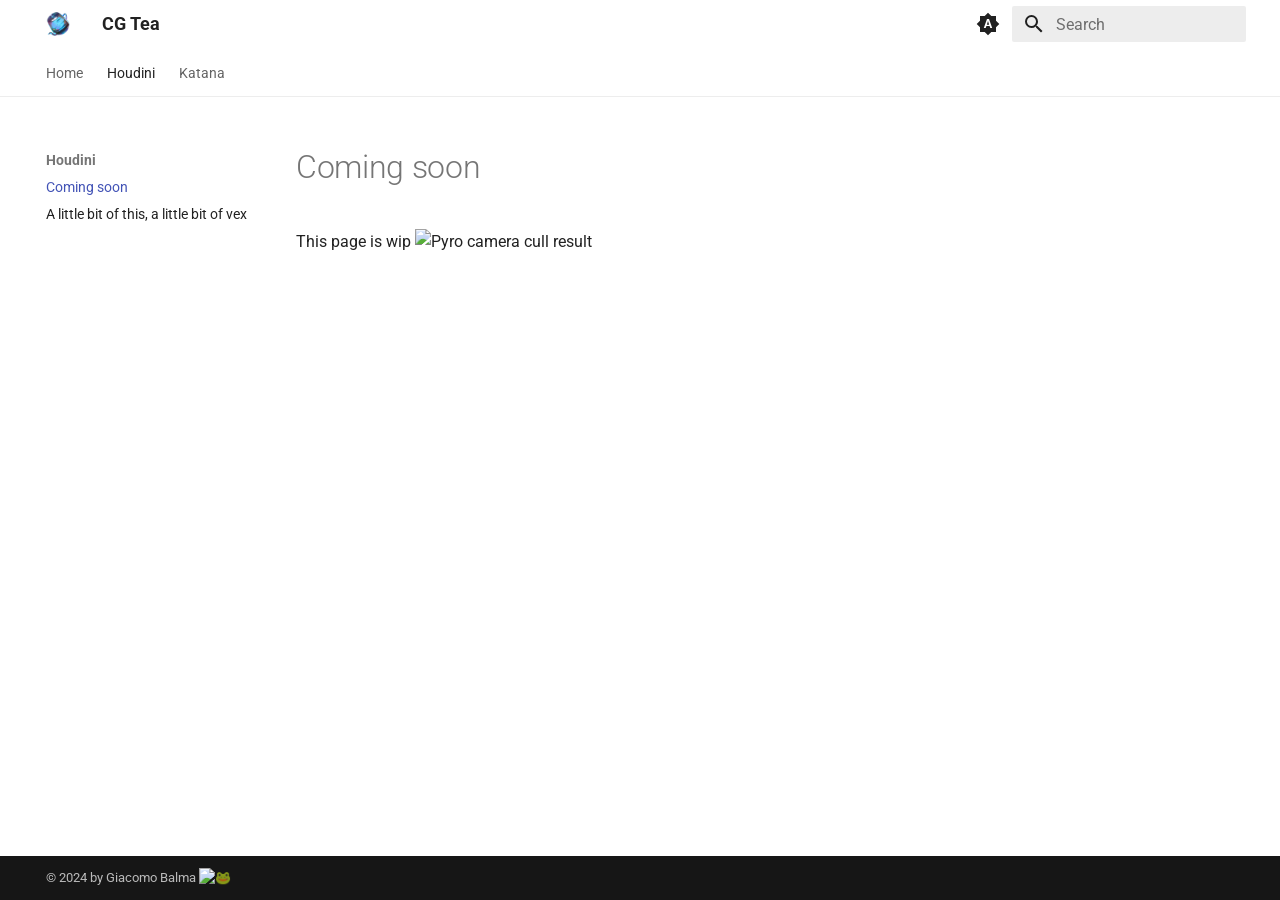
==== houdini/cam_cull/index.html @ 8df957d1 "Deployed c37ff9b with MkDocs version: 1.6.0" ====
<!doctype html>
<html lang="en" class="no-js">
  <head>
    
      <meta charset="utf-8">
      <meta name="viewport" content="width=device-width,initial-scale=1">
      
        <meta name="description" content="A small wiki that collects notes, scripts, setups and documentation for VFX artists and TDs. ☕ Welcome, please have a sip.">
      
      
        <meta name="author" content="Giacomo Balma">
      
      
        <link rel="canonical" href="https://cgtea.github.io/houdini/cam_cull/">
      
      
        <link rel="prev" href="../..">
      
      
        <link rel="next" href="../somevex/">
      
      
      <link rel="icon" href="../../assets/images/logo.png">
      <meta name="generator" content="mkdocs-1.6.0, mkdocs-material-9.5.31">
    
    
      
        <title>Coming soon - CG Tea</title>
      
    
    
      <link rel="stylesheet" href="../../assets/stylesheets/main.3cba04c6.min.css">
      
        
        <link rel="stylesheet" href="../../assets/stylesheets/palette.06af60db.min.css">
      
      


    
    
      
    
    
      
        
        
        <link rel="preconnect" href="https://fonts.gstatic.com" crossorigin>
        <link rel="stylesheet" href="https://fonts.googleapis.com/css?family=Roboto:300,300i,400,400i,700,700i%7CRoboto+Mono:400,400i,700,700i&display=fallback">
        <style>:root{--md-text-font:"Roboto";--md-code-font:"Roboto Mono"}</style>
      
    
    
    <script>__md_scope=new URL("../..",location),__md_hash=e=>[...e].reduce((e,_)=>(e<<5)-e+_.charCodeAt(0),0),__md_get=(e,_=localStorage,t=__md_scope)=>JSON.parse(_.getItem(t.pathname+"."+e)),__md_set=(e,_,t=localStorage,a=__md_scope)=>{try{t.setItem(a.pathname+"."+e,JSON.stringify(_))}catch(e){}}</script>
    
      

    
    
    
  </head>
  
  
    
    
      
    
    
    
    
    <body dir="ltr" data-md-color-scheme="default" data-md-color-primary="indigo" data-md-color-accent="indigo">
  
    
    <input class="md-toggle" data-md-toggle="drawer" type="checkbox" id="__drawer" autocomplete="off">
    <input class="md-toggle" data-md-toggle="search" type="checkbox" id="__search" autocomplete="off">
    <label class="md-overlay" for="__drawer"></label>
    <div data-md-component="skip">
      
        
        <a href="#coming-soon" class="md-skip">
          Skip to content
        </a>
      
    </div>
    <div data-md-component="announce">
      
    </div>
    
    
      

<header class="md-header" data-md-component="header">
  <nav class="md-header__inner md-grid" aria-label="Header">
    <a href="../.." title="CG Tea" class="md-header__button md-logo" aria-label="CG Tea" data-md-component="logo">
      
  <img src="../../assets/images/logo.png" alt="logo">

    </a>
    <label class="md-header__button md-icon" for="__drawer">
      
      <svg xmlns="http://www.w3.org/2000/svg" viewBox="0 0 24 24"><path d="M3 6h18v2H3V6m0 5h18v2H3v-2m0 5h18v2H3v-2Z"/></svg>
    </label>
    <div class="md-header__title" data-md-component="header-title">
      <div class="md-header__ellipsis">
        <div class="md-header__topic">
          <span class="md-ellipsis">
            CG Tea
          </span>
        </div>
        <div class="md-header__topic" data-md-component="header-topic">
          <span class="md-ellipsis">
            
              Coming soon
            
          </span>
        </div>
      </div>
    </div>
    
      
        <form class="md-header__option" data-md-component="palette">
  
    
    
    
    <input class="md-option" data-md-color-media="(prefers-color-scheme)" data-md-color-scheme="default" data-md-color-primary="indigo" data-md-color-accent="indigo"  aria-label="Switch to dark mode"  type="radio" name="__palette" id="__palette_0">
    
      <label class="md-header__button md-icon" title="Switch to dark mode" for="__palette_1" hidden>
        <svg xmlns="http://www.w3.org/2000/svg" viewBox="0 0 24 24"><path d="m14.3 16-.7-2h-3.2l-.7 2H7.8L11 7h2l3.2 9h-1.9M20 8.69V4h-4.69L12 .69 8.69 4H4v4.69L.69 12 4 15.31V20h4.69L12 23.31 15.31 20H20v-4.69L23.31 12 20 8.69m-9.15 3.96h2.3L12 9l-1.15 3.65Z"/></svg>
      </label>
    
  
    
    
    
    <input class="md-option" data-md-color-media="(prefers-color-scheme: dark)" data-md-color-scheme="slate" data-md-color-primary="black" data-md-color-accent="indigo"  aria-label="Switch to light mode"  type="radio" name="__palette" id="__palette_1">
    
      <label class="md-header__button md-icon" title="Switch to light mode" for="__palette_2" hidden>
        <svg xmlns="http://www.w3.org/2000/svg" viewBox="0 0 24 24"><path d="m17.75 4.09-2.53 1.94.91 3.06-2.63-1.81-2.63 1.81.91-3.06-2.53-1.94L12.44 4l1.06-3 1.06 3 3.19.09m3.5 6.91-1.64 1.25.59 1.98-1.7-1.17-1.7 1.17.59-1.98L15.75 11l2.06-.05L18.5 9l.69 1.95 2.06.05m-2.28 4.95c.83-.08 1.72 1.1 1.19 1.85-.32.45-.66.87-1.08 1.27C15.17 23 8.84 23 4.94 19.07c-3.91-3.9-3.91-10.24 0-14.14.4-.4.82-.76 1.27-1.08.75-.53 1.93.36 1.85 1.19-.27 2.86.69 5.83 2.89 8.02a9.96 9.96 0 0 0 8.02 2.89m-1.64 2.02a12.08 12.08 0 0 1-7.8-3.47c-2.17-2.19-3.33-5-3.49-7.82-2.81 3.14-2.7 7.96.31 10.98 3.02 3.01 7.84 3.12 10.98.31Z"/></svg>
      </label>
    
  
    
    
    
    <input class="md-option" data-md-color-media="(prefers-color-scheme: light)" data-md-color-scheme="default" data-md-color-primary="white" data-md-color-accent="indigo"  aria-label="Switch to system preference"  type="radio" name="__palette" id="__palette_2">
    
      <label class="md-header__button md-icon" title="Switch to system preference" for="__palette_0" hidden>
        <svg xmlns="http://www.w3.org/2000/svg" viewBox="0 0 24 24"><path d="M12 7a5 5 0 0 1 5 5 5 5 0 0 1-5 5 5 5 0 0 1-5-5 5 5 0 0 1 5-5m0 2a3 3 0 0 0-3 3 3 3 0 0 0 3 3 3 3 0 0 0 3-3 3 3 0 0 0-3-3m0-7 2.39 3.42C13.65 5.15 12.84 5 12 5c-.84 0-1.65.15-2.39.42L12 2M3.34 7l4.16-.35A7.2 7.2 0 0 0 5.94 8.5c-.44.74-.69 1.5-.83 2.29L3.34 7m.02 10 1.76-3.77a7.131 7.131 0 0 0 2.38 4.14L3.36 17M20.65 7l-1.77 3.79a7.023 7.023 0 0 0-2.38-4.15l4.15.36m-.01 10-4.14.36c.59-.51 1.12-1.14 1.54-1.86.42-.73.69-1.5.83-2.29L20.64 17M12 22l-2.41-3.44c.74.27 1.55.44 2.41.44.82 0 1.63-.17 2.37-.44L12 22Z"/></svg>
      </label>
    
  
</form>
      
    
    
      <script>var media,input,key,value,palette=__md_get("__palette");if(palette&&palette.color){"(prefers-color-scheme)"===palette.color.media&&(media=matchMedia("(prefers-color-scheme: light)"),input=document.querySelector(media.matches?"[data-md-color-media='(prefers-color-scheme: light)']":"[data-md-color-media='(prefers-color-scheme: dark)']"),palette.color.media=input.getAttribute("data-md-color-media"),palette.color.scheme=input.getAttribute("data-md-color-scheme"),palette.color.primary=input.getAttribute("data-md-color-primary"),palette.color.accent=input.getAttribute("data-md-color-accent"));for([key,value]of Object.entries(palette.color))document.body.setAttribute("data-md-color-"+key,value)}</script>
    
    
    
      <label class="md-header__button md-icon" for="__search">
        
        <svg xmlns="http://www.w3.org/2000/svg" viewBox="0 0 24 24"><path d="M9.5 3A6.5 6.5 0 0 1 16 9.5c0 1.61-.59 3.09-1.56 4.23l.27.27h.79l5 5-1.5 1.5-5-5v-.79l-.27-.27A6.516 6.516 0 0 1 9.5 16 6.5 6.5 0 0 1 3 9.5 6.5 6.5 0 0 1 9.5 3m0 2C7 5 5 7 5 9.5S7 14 9.5 14 14 12 14 9.5 12 5 9.5 5Z"/></svg>
      </label>
      <div class="md-search" data-md-component="search" role="dialog">
  <label class="md-search__overlay" for="__search"></label>
  <div class="md-search__inner" role="search">
    <form class="md-search__form" name="search">
      <input type="text" class="md-search__input" name="query" aria-label="Search" placeholder="Search" autocapitalize="off" autocorrect="off" autocomplete="off" spellcheck="false" data-md-component="search-query" required>
      <label class="md-search__icon md-icon" for="__search">
        
        <svg xmlns="http://www.w3.org/2000/svg" viewBox="0 0 24 24"><path d="M9.5 3A6.5 6.5 0 0 1 16 9.5c0 1.61-.59 3.09-1.56 4.23l.27.27h.79l5 5-1.5 1.5-5-5v-.79l-.27-.27A6.516 6.516 0 0 1 9.5 16 6.5 6.5 0 0 1 3 9.5 6.5 6.5 0 0 1 9.5 3m0 2C7 5 5 7 5 9.5S7 14 9.5 14 14 12 14 9.5 12 5 9.5 5Z"/></svg>
        
        <svg xmlns="http://www.w3.org/2000/svg" viewBox="0 0 24 24"><path d="M20 11v2H8l5.5 5.5-1.42 1.42L4.16 12l7.92-7.92L13.5 5.5 8 11h12Z"/></svg>
      </label>
      <nav class="md-search__options" aria-label="Search">
        
        <button type="reset" class="md-search__icon md-icon" title="Clear" aria-label="Clear" tabindex="-1">
          
          <svg xmlns="http://www.w3.org/2000/svg" viewBox="0 0 24 24"><path d="M19 6.41 17.59 5 12 10.59 6.41 5 5 6.41 10.59 12 5 17.59 6.41 19 12 13.41 17.59 19 19 17.59 13.41 12 19 6.41Z"/></svg>
        </button>
      </nav>
      
        <div class="md-search__suggest" data-md-component="search-suggest"></div>
      
    </form>
    <div class="md-search__output">
      <div class="md-search__scrollwrap" tabindex="0" data-md-scrollfix>
        <div class="md-search-result" data-md-component="search-result">
          <div class="md-search-result__meta">
            Initializing search
          </div>
          <ol class="md-search-result__list" role="presentation"></ol>
        </div>
      </div>
    </div>
  </div>
</div>
    
    
  </nav>
  
</header>
    
    <div class="md-container" data-md-component="container">
      
      
        
          
            
<nav class="md-tabs" aria-label="Tabs" data-md-component="tabs">
  <div class="md-grid">
    <ul class="md-tabs__list">
      
        
  
  
  
    <li class="md-tabs__item">
      <a href="../.." class="md-tabs__link">
        
  
    
  
  Home

      </a>
    </li>
  

      
        
  
  
    
  
  
    
    
      <li class="md-tabs__item md-tabs__item--active">
        <a href="./" class="md-tabs__link">
          
  
  Houdini

        </a>
      </li>
    
  

      
        
  
  
  
    
    
      <li class="md-tabs__item">
        <a href="../../katana/somelua/" class="md-tabs__link">
          
  
  Katana

        </a>
      </li>
    
  

      
    </ul>
  </div>
</nav>
          
        
      
      <main class="md-main" data-md-component="main">
        <div class="md-main__inner md-grid">
          
            
              
              <div class="md-sidebar md-sidebar--primary" data-md-component="sidebar" data-md-type="navigation" >
                <div class="md-sidebar__scrollwrap">
                  <div class="md-sidebar__inner">
                    


  


  

<nav class="md-nav md-nav--primary md-nav--lifted md-nav--integrated" aria-label="Navigation" data-md-level="0">
  <label class="md-nav__title" for="__drawer">
    <a href="../.." title="CG Tea" class="md-nav__button md-logo" aria-label="CG Tea" data-md-component="logo">
      
  <img src="../../assets/images/logo.png" alt="logo">

    </a>
    CG Tea
  </label>
  
  <ul class="md-nav__list" data-md-scrollfix>
    
      
      
  
  
  
  
    <li class="md-nav__item">
      <a href="../.." class="md-nav__link">
        
  
  <span class="md-ellipsis">
    Home
  </span>
  

      </a>
    </li>
  

    
      
      
  
  
    
  
  
  
    
    
    
      
        
        
      
      
    
    
    <li class="md-nav__item md-nav__item--active md-nav__item--section md-nav__item--nested">
      
        
        
        <input class="md-nav__toggle md-toggle " type="checkbox" id="__nav_2" checked>
        
          
          <label class="md-nav__link" for="__nav_2" id="__nav_2_label" tabindex="">
            
  
  <span class="md-ellipsis">
    Houdini
  </span>
  

            <span class="md-nav__icon md-icon"></span>
          </label>
        
        <nav class="md-nav" data-md-level="1" aria-labelledby="__nav_2_label" aria-expanded="true">
          <label class="md-nav__title" for="__nav_2">
            <span class="md-nav__icon md-icon"></span>
            Houdini
          </label>
          <ul class="md-nav__list" data-md-scrollfix>
            
              
                
  
  
    
  
  
  
    <li class="md-nav__item md-nav__item--active">
      
      <input class="md-nav__toggle md-toggle" type="checkbox" id="__toc">
      
      
        
      
      
      <a href="./" class="md-nav__link md-nav__link--active">
        
  
  <span class="md-ellipsis">
    Coming soon
  </span>
  

      </a>
      
    </li>
  

              
            
              
                
  
  
  
  
    <li class="md-nav__item">
      <a href="../somevex/" class="md-nav__link">
        
  
  <span class="md-ellipsis">
    A little bit of this, a little bit of vex
  </span>
  

      </a>
    </li>
  

              
            
          </ul>
        </nav>
      
    </li>
  

    
      
      
  
  
  
  
    
    
    
      
      
    
    
    <li class="md-nav__item md-nav__item--nested">
      
        
        
        <input class="md-nav__toggle md-toggle " type="checkbox" id="__nav_3" >
        
          
          <label class="md-nav__link" for="__nav_3" id="__nav_3_label" tabindex="0">
            
  
  <span class="md-ellipsis">
    Katana
  </span>
  

            <span class="md-nav__icon md-icon"></span>
          </label>
        
        <nav class="md-nav" data-md-level="1" aria-labelledby="__nav_3_label" aria-expanded="false">
          <label class="md-nav__title" for="__nav_3">
            <span class="md-nav__icon md-icon"></span>
            Katana
          </label>
          <ul class="md-nav__list" data-md-scrollfix>
            
              
                
  
  
  
  
    <li class="md-nav__item">
      <a href="../../katana/somelua/" class="md-nav__link">
        
  
  <span class="md-ellipsis">
    Coming Soon
  </span>
  

      </a>
    </li>
  

              
            
          </ul>
        </nav>
      
    </li>
  

    
  </ul>
</nav>
                  </div>
                </div>
              </div>
            
            
          
          
            <div class="md-content" data-md-component="content">
              <article class="md-content__inner md-typeset">
                
                  


<h1 id="coming-soon">Coming soon</h1>
<p>This page is wip 
<img alt="Pyro camera cull result" src="../../assets/pages/hou_camcull/final_shot.gif" /></p>












                
              </article>
            </div>
          
          
  <script>var tabs=__md_get("__tabs");if(Array.isArray(tabs))e:for(var set of document.querySelectorAll(".tabbed-set")){var tab,labels=set.querySelector(".tabbed-labels");for(tab of tabs)for(var label of labels.getElementsByTagName("label"))if(label.innerText.trim()===tab){var input=document.getElementById(label.htmlFor);input.checked=!0;continue e}}</script>

<script>var target=document.getElementById(location.hash.slice(1));target&&target.name&&(target.checked=target.name.startsWith("__tabbed_"))</script>
        </div>
        
      </main>
      
        <footer class="md-footer">
  
  <div class="md-footer-meta md-typeset">
    <div class="md-footer-meta__inner md-grid">
      <div class="md-copyright">
  
    <div class="md-copyright__highlight">
      &copy; 2024 by <a href="https://github.com/giac-b" target="_blank" rel="noopener">
  Giacomo Balma
  <picture>
    <source srcset="https://fonts.gstatic.com/s/e/notoemoji/latest/1f438/512.webp" type="image/webp">
    <img src="https://fonts.gstatic.com/s/e/notoemoji/latest/1f438/512.gif" alt="🐸" width="12" height="12">
  </picture>
</a> 
    </div>
  
  
</div>
      
    </div>
  </div>
</footer>
      
    </div>
    <div class="md-dialog" data-md-component="dialog">
      <div class="md-dialog__inner md-typeset"></div>
    </div>
    
    
    <script id="__config" type="application/json">{"base": "../..", "features": ["navigation.tracking", "navigation.path", "navigation.tabs", "toc.integrate", "toc.follow", "header.autohide", "search.suggest", "search.highlight", "content.tabs.link", "content.code.copy"], "search": "../../assets/javascripts/workers/search.b8dbb3d2.min.js", "translations": {"clipboard.copied": "Copied to clipboard", "clipboard.copy": "Copy to clipboard", "search.result.more.one": "1 more on this page", "search.result.more.other": "# more on this page", "search.result.none": "No matching documents", "search.result.one": "1 matching document", "search.result.other": "# matching documents", "search.result.placeholder": "Type to start searching", "search.result.term.missing": "Missing", "select.version": "Select version"}}</script>
    
    
      <script src="../../assets/javascripts/bundle.fe8b6f2b.min.js"></script>
      
    
  </body>
</html>
---- assets/stylesheets/main.3cba04c6.min.css ----
@charset "UTF-8";html{-webkit-text-size-adjust:none;-moz-text-size-adjust:none;text-size-adjust:none;box-sizing:border-box}*,:after,:before{box-sizing:inherit}@media (prefers-reduced-motion){*,:after,:before{transition:none!important}}body{margin:0}a,button,input,label{-webkit-tap-highlight-color:transparent}a{color:inherit;text-decoration:none}hr{border:0;box-sizing:initial;display:block;height:.05rem;overflow:visible;padding:0}small{font-size:80%}sub,sup{line-height:1em}img{border-style:none}table{border-collapse:initial;border-spacing:0}td,th{font-weight:400;vertical-align:top}button{background:#0000;border:0;font-family:inherit;font-size:inherit;margin:0;padding:0}input{border:0;outline:none}:root{--md-primary-fg-color:#4051b5;--md-primary-fg-color--light:#5d6cc0;--md-primary-fg-color--dark:#303fa1;--md-primary-bg-color:#fff;--md-primary-bg-color--light:#ffffffb3;--md-accent-fg-color:#526cfe;--md-accent-fg-color--transparent:#526cfe1a;--md-accent-bg-color:#fff;--md-accent-bg-color--light:#ffffffb3}[data-md-color-scheme=default]{color-scheme:light}[data-md-color-scheme=default] img[src$="#gh-dark-mode-only"],[data-md-color-scheme=default] img[src$="#only-dark"]{display:none}:root,[data-md-color-scheme=default]{--md-hue:225deg;--md-default-fg-color:#000000de;--md-default-fg-color--light:#0000008a;--md-default-fg-color--lighter:#00000052;--md-default-fg-color--lightest:#00000012;--md-default-bg-color:#fff;--md-default-bg-color--light:#ffffffb3;--md-default-bg-color--lighter:#ffffff4d;--md-default-bg-color--lightest:#ffffff1f;--md-code-fg-color:#36464e;--md-code-bg-color:#f5f5f5;--md-code-hl-color:#4287ff;--md-code-hl-color--light:#4287ff1a;--md-code-hl-number-color:#d52a2a;--md-code-hl-special-color:#db1457;--md-code-hl-function-color:#a846b9;--md-code-hl-constant-color:#6e59d9;--md-code-hl-keyword-color:#3f6ec6;--md-code-hl-string-color:#1c7d4d;--md-code-hl-name-color:var(--md-code-fg-color);--md-code-hl-operator-color:var(--md-default-fg-color--light);--md-code-hl-punctuation-color:var(--md-default-fg-color--light);--md-code-hl-comment-color:var(--md-default-fg-color--light);--md-code-hl-generic-color:var(--md-default-fg-color--light);--md-code-hl-variable-color:var(--md-default-fg-color--light);--md-typeset-color:var(--md-default-fg-color);--md-typeset-a-color:var(--md-primary-fg-color);--md-typeset-del-color:#f5503d26;--md-typeset-ins-color:#0bd57026;--md-typeset-kbd-color:#fafafa;--md-typeset-kbd-accent-color:#fff;--md-typeset-kbd-border-color:#b8b8b8;--md-typeset-mark-color:#ffff0080;--md-typeset-table-color:#0000001f;--md-typeset-table-color--light:rgba(0,0,0,.035);--md-admonition-fg-color:var(--md-default-fg-color);--md-admonition-bg-color:var(--md-default-bg-color);--md-warning-fg-color:#000000de;--md-warning-bg-color:#ff9;--md-footer-fg-color:#fff;--md-footer-fg-color--light:#ffffffb3;--md-footer-fg-color--lighter:#ffffff73;--md-footer-bg-color:#000000de;--md-footer-bg-color--dark:#00000052;--md-shadow-z1:0 0.2rem 0.5rem #0000000d,0 0 0.05rem #0000001a;--md-shadow-z2:0 0.2rem 0.5rem #0000001a,0 0 0.05rem #00000040;--md-shadow-z3:0 0.2rem 0.5rem #0003,0 0 0.05rem #00000059}.md-icon svg{fill:currentcolor;display:block;height:1.2rem;width:1.2rem}body{-webkit-font-smoothing:antialiased;-moz-osx-font-smoothing:grayscale;--md-text-font-family:var(--md-text-font,_),-apple-system,BlinkMacSystemFont,Helvetica,Arial,sans-serif;--md-code-font-family:var(--md-code-font,_),SFMono-Regular,Consolas,Menlo,monospace}aside,body,input{font-feature-settings:"kern","liga";color:var(--md-typeset-color);font-family:var(--md-text-font-family)}code,kbd,pre{font-feature-settings:"kern";font-family:var(--md-code-font-family)}:root{--md-typeset-table-sort-icon:url('data:image/svg+xml;charset=utf-8,<svg xmlns="http://www.w3.org/2000/svg" viewBox="0 0 24 24"><path d="m18 21-4-4h3V7h-3l4-4 4 4h-3v10h3M2 19v-2h10v2M2 13v-2h7v2M2 7V5h4v2H2Z"/></svg>');--md-typeset-table-sort-icon--asc:url('data:image/svg+xml;charset=utf-8,<svg xmlns="http://www.w3.org/2000/svg" viewBox="0 0 24 24"><path d="M19 17h3l-4 4-4-4h3V3h2M2 17h10v2H2M6 5v2H2V5m0 6h7v2H2v-2Z"/></svg>');--md-typeset-table-sort-icon--desc:url('data:image/svg+xml;charset=utf-8,<svg xmlns="http://www.w3.org/2000/svg" viewBox="0 0 24 24"><path d="M19 7h3l-4-4-4 4h3v14h2M2 17h10v2H2M6 5v2H2V5m0 6h7v2H2v-2Z"/></svg>')}.md-typeset{-webkit-print-color-adjust:exact;color-adjust:exact;font-size:.8rem;line-height:1.6}@media print{.md-typeset{font-size:.68rem}}.md-typeset blockquote,.md-typeset dl,.md-typeset figure,.md-typeset ol,.md-typeset pre,.md-typeset ul{margin-bottom:1em;margin-top:1em}.md-typeset h1{color:var(--md-default-fg-color--light);font-size:2em;line-height:1.3;margin:0 0 1.25em}.md-typeset h1,.md-typeset h2{font-weight:300;letter-spacing:-.01em}.md-typeset h2{font-size:1.5625em;line-height:1.4;margin:1.6em 0 .64em}.md-typeset h3{font-size:1.25em;font-weight:400;letter-spacing:-.01em;line-height:1.5;margin:1.6em 0 .8em}.md-typeset h2+h3{margin-top:.8em}.md-typeset h4{font-weight:700;letter-spacing:-.01em;margin:1em 0}.md-typeset h5,.md-typeset h6{color:var(--md-default-fg-color--light);font-size:.8em;font-weight:700;letter-spacing:-.01em;margin:1.25em 0}.md-typeset h5{text-transform:uppercase}.md-typeset hr{border-bottom:.05rem solid var(--md-default-fg-color--lightest);display:flow-root;margin:1.5em 0}.md-typeset a{color:var(--md-typeset-a-color);word-break:break-word}.md-typeset a,.md-typeset a:before{transition:color 125ms}.md-typeset a:focus,.md-typeset a:hover{color:var(--md-accent-fg-color)}.md-typeset a:focus code,.md-typeset a:hover code{background-color:var(--md-accent-fg-color--transparent)}.md-typeset a code{color:currentcolor;transition:background-color 125ms}.md-typeset a.focus-visible{outline-color:var(--md-accent-fg-color);outline-offset:.2rem}.md-typeset code,.md-typeset kbd,.md-typeset pre{color:var(--md-code-fg-color);direction:ltr;font-variant-ligatures:none}@media print{.md-typeset code,.md-typeset kbd,.md-typeset pre{white-space:pre-wrap}}.md-typeset code{background-color:var(--md-code-bg-color);border-radius:.1rem;-webkit-box-decoration-break:clone;box-decoration-break:clone;font-size:.85em;padding:0 .2941176471em;word-break:break-word}.md-typeset code:not(.focus-visible){-webkit-tap-highlight-color:transparent;outline:none}.md-typeset pre{display:flow-root;line-height:1.4;position:relative}.md-typeset pre>code{-webkit-box-decoration-break:slice;box-decoration-break:slice;box-shadow:none;display:block;margin:0;outline-color:var(--md-accent-fg-color);overflow:auto;padding:.7720588235em 1.1764705882em;scrollbar-color:var(--md-default-fg-color--lighter) #0000;scrollbar-width:thin;touch-action:auto;word-break:normal}.md-typeset pre>code:hover{scrollbar-color:var(--md-accent-fg-color) #0000}.md-typeset pre>code::-webkit-scrollbar{height:.2rem;width:.2rem}.md-typeset pre>code::-webkit-scrollbar-thumb{background-color:var(--md-default-fg-color--lighter)}.md-typeset pre>code::-webkit-scrollbar-thumb:hover{background-color:var(--md-accent-fg-color)}.md-typeset kbd{background-color:var(--md-typeset-kbd-color);border-radius:.1rem;box-shadow:0 .1rem 0 .05rem var(--md-typeset-kbd-border-color),0 .1rem 0 var(--md-typeset-kbd-border-color),0 -.1rem .2rem var(--md-typeset-kbd-accent-color) inset;color:var(--md-default-fg-color);display:inline-block;font-size:.75em;padding:0 .6666666667em;vertical-align:text-top;word-break:break-word}.md-typeset mark{background-color:var(--md-typeset-mark-color);-webkit-box-decoration-break:clone;box-decoration-break:clone;color:inherit;word-break:break-word}.md-typeset abbr{border-bottom:.05rem dotted var(--md-default-fg-color--light);cursor:help;text-decoration:none}.md-typeset small{opacity:.75}[dir=ltr] .md-typeset sub,[dir=ltr] .md-typeset sup{margin-left:.078125em}[dir=rtl] .md-typeset sub,[dir=rtl] .md-typeset sup{margin-right:.078125em}[dir=ltr] .md-typeset blockquote{padding-left:.6rem}[dir=rtl] .md-typeset blockquote{padding-right:.6rem}[dir=ltr] .md-typeset blockquote{border-left:.2rem solid var(--md-default-fg-color--lighter)}[dir=rtl] .md-typeset blockquote{border-right:.2rem solid var(--md-default-fg-color--lighter)}.md-typeset blockquote{color:var(--md-default-fg-color--light);margin-left:0;margin-right:0}.md-typeset ul{list-style-type:disc}[dir=ltr] .md-typeset ol,[dir=ltr] .md-typeset ul{margin-left:.625em}[dir=rtl] .md-typeset ol,[dir=rtl] .md-typeset ul{margin-right:.625em}.md-typeset ol,.md-typeset ul{padding:0}.md-typeset ol:not([hidden]),.md-typeset ul:not([hidden]){display:flow-root}.md-typeset ol ol,.md-typeset ul ol{list-style-type:lower-alpha}.md-typeset ol ol ol,.md-typeset ul ol ol{list-style-type:lower-roman}[dir=ltr] .md-typeset ol li,[dir=ltr] .md-typeset ul li{margin-left:1.25em}[dir=rtl] .md-typeset ol li,[dir=rtl] .md-typeset ul li{margin-right:1.25em}.md-typeset ol li,.md-typeset ul li{margin-bottom:.5em}.md-typeset ol li blockquote,.md-typeset ol li p,.md-typeset ul li blockquote,.md-typeset ul li p{margin:.5em 0}.md-typeset ol li:last-child,.md-typeset ul li:last-child{margin-bottom:0}[dir=ltr] .md-typeset ol li ol,[dir=ltr] .md-typeset ol li ul,[dir=ltr] .md-typeset ul li ol,[dir=ltr] .md-typeset ul li ul{margin-left:.625em}[dir=rtl] .md-typeset ol li ol,[dir=rtl] .md-typeset ol li ul,[dir=rtl] .md-typeset ul li ol,[dir=rtl] .md-typeset ul li ul{margin-right:.625em}.md-typeset ol li ol,.md-typeset ol li ul,.md-typeset ul li ol,.md-typeset ul li ul{margin-bottom:.5em;margin-top:.5em}[dir=ltr] .md-typeset dd{margin-left:1.875em}[dir=rtl] .md-typeset dd{margin-right:1.875em}.md-typeset dd{margin-bottom:1.5em;margin-top:1em}.md-typeset img,.md-typeset svg,.md-typeset video{height:auto;max-width:100%}.md-typeset img[align=left]{margin:1em 1em 1em 0}.md-typeset img[align=right]{margin:1em 0 1em 1em}.md-typeset img[align]:only-child{margin-top:0}.md-typeset figure{display:flow-root;margin:1em auto;max-width:100%;text-align:center;width:-moz-fit-content;width:fit-content}.md-typeset figure img{display:block;margin:0 auto}.md-typeset figcaption{font-style:italic;margin:1em auto;max-width:24rem}.md-typeset iframe{max-width:100%}.md-typeset table:not([class]){background-color:var(--md-default-bg-color);border:.05rem solid var(--md-typeset-table-color);border-radius:.1rem;display:inline-block;font-size:.64rem;max-width:100%;overflow:auto;touch-action:auto}@media print{.md-typeset table:not([class]){display:table}}.md-typeset table:not([class])+*{margin-top:1.5em}.md-typeset table:not([class]) td>:first-child,.md-typeset table:not([class]) th>:first-child{margin-top:0}.md-typeset table:not([class]) td>:last-child,.md-typeset table:not([class]) th>:last-child{margin-bottom:0}.md-typeset table:not([class]) td:not([align]),.md-typeset table:not([class]) th:not([align]){text-align:left}[dir=rtl] .md-typeset table:not([class]) td:not([align]),[dir=rtl] .md-typeset table:not([class]) th:not([align]){text-align:right}.md-typeset table:not([class]) th{font-weight:700;min-width:5rem;padding:.9375em 1.25em;vertical-align:top}.md-typeset table:not([class]) td{border-top:.05rem solid var(--md-typeset-table-color);padding:.9375em 1.25em;vertical-align:top}.md-typeset table:not([class]) tbody tr{transition:background-color 125ms}.md-typeset table:not([class]) tbody tr:hover{background-color:var(--md-typeset-table-color--light);box-shadow:0 .05rem 0 var(--md-default-bg-color) inset}.md-typeset table:not([class]) a{word-break:normal}.md-typeset table th[role=columnheader]{cursor:pointer}[dir=ltr] .md-typeset table th[role=columnheader]:after{margin-left:.5em}[dir=rtl] .md-typeset table th[role=columnheader]:after{margin-right:.5em}.md-typeset table th[role=columnheader]:after{content:"";display:inline-block;height:1.2em;-webkit-mask-image:var(--md-typeset-table-sort-icon);mask-image:var(--md-typeset-table-sort-icon);-webkit-mask-repeat:no-repeat;mask-repeat:no-repeat;-webkit-mask-size:contain;mask-size:contain;transition:background-color 125ms;vertical-align:text-bottom;width:1.2em}.md-typeset table th[role=columnheader]:hover:after{background-color:var(--md-default-fg-color--lighter)}.md-typeset table th[role=columnheader][aria-sort=ascending]:after{background-color:var(--md-default-fg-color--light);-webkit-mask-image:var(--md-typeset-table-sort-icon--asc);mask-image:var(--md-typeset-table-sort-icon--asc)}.md-typeset table th[role=columnheader][aria-sort=descending]:after{background-color:var(--md-default-fg-color--light);-webkit-mask-image:var(--md-typeset-table-sort-icon--desc);mask-image:var(--md-typeset-table-sort-icon--desc)}.md-typeset__scrollwrap{margin:1em -.8rem;overflow-x:auto;touch-action:auto}.md-typeset__table{display:inline-block;margin-bottom:.5em;padding:0 .8rem}@media print{.md-typeset__table{display:block}}html .md-typeset__table table{display:table;margin:0;overflow:hidden;width:100%}@media screen and (max-width:44.984375em){.md-content__inner>pre{margin:1em -.8rem}.md-content__inner>pre code{border-radius:0}}.md-typeset .md-author{border-radius:100%;display:block;flex-shrink:0;height:1.6rem;overflow:hidden;position:relative;transition:color 125ms,transform 125ms;width:1.6rem}.md-typeset .md-author img{display:block}.md-typeset .md-author--more{background:var(--md-default-fg-color--lightest);color:var(--md-default-fg-color--lighter);font-size:.6rem;font-weight:700;line-height:1.6rem;text-align:center}.md-typeset .md-author--long{height:2.4rem;width:2.4rem}.md-typeset a.md-author{transform:scale(1)}.md-typeset a.md-author img{border-radius:100%;filter:grayscale(100%) opacity(75%);transition:filter 125ms}.md-typeset a.md-author:focus,.md-typeset a.md-author:hover{transform:scale(1.1);z-index:1}.md-typeset a.md-author:focus img,.md-typeset a.md-author:hover img{filter:grayscale(0)}.md-banner{background-color:var(--md-footer-bg-color);color:var(--md-footer-fg-color);overflow:auto}@media print{.md-banner{display:none}}.md-banner--warning{background-color:var(--md-warning-bg-color);color:var(--md-warning-fg-color)}.md-banner__inner{font-size:.7rem;margin:.6rem auto;padding:0 .8rem}[dir=ltr] .md-banner__button{float:right}[dir=rtl] .md-banner__button{float:left}.md-banner__button{color:inherit;cursor:pointer;transition:opacity .25s}.no-js .md-banner__button{display:none}.md-banner__button:hover{opacity:.7}html{font-size:125%;height:100%;overflow-x:hidden}@media screen and (min-width:100em){html{font-size:137.5%}}@media screen and (min-width:125em){html{font-size:150%}}body{background-color:var(--md-default-bg-color);display:flex;flex-direction:column;font-size:.5rem;min-height:100%;position:relative;width:100%}@media print{body{display:block}}@media screen and (max-width:59.984375em){body[data-md-scrolllock]{position:fixed}}.md-grid{margin-left:auto;margin-right:auto;max-width:61rem}.md-container{display:flex;flex-direction:column;flex-grow:1}@media print{.md-container{display:block}}.md-main{flex-grow:1}.md-main__inner{display:flex;height:100%;margin-top:1.5rem}.md-ellipsis{overflow:hidden;text-overflow:ellipsis}.md-toggle{display:none}.md-option{height:0;opacity:0;position:absolute;width:0}.md-option:checked+label:not([hidden]){display:block}.md-option.focus-visible+label{outline-color:var(--md-accent-fg-color);outline-style:auto}.md-skip{background-color:var(--md-default-fg-color);border-radius:.1rem;color:var(--md-default-bg-color);font-size:.64rem;margin:.5rem;opacity:0;outline-color:var(--md-accent-fg-color);padding:.3rem .5rem;position:fixed;transform:translateY(.4rem);z-index:-1}.md-skip:focus{opacity:1;transform:translateY(0);transition:transform .25s cubic-bezier(.4,0,.2,1),opacity 175ms 75ms;z-index:10}@page{margin:25mm}:root{--md-clipboard-icon:url('data:image/svg+xml;charset=utf-8,<svg xmlns="http://www.w3.org/2000/svg" viewBox="0 0 24 24"><path d="M19 21H8V7h11m0-2H8a2 2 0 0 0-2 2v14a2 2 0 0 0 2 2h11a2 2 0 0 0 2-2V7a2 2 0 0 0-2-2m-3-4H4a2 2 0 0 0-2 2v14h2V3h12V1Z"/></svg>')}.md-clipboard{border-radius:.1rem;color:var(--md-default-fg-color--lightest);cursor:pointer;height:1.5em;outline-color:var(--md-accent-fg-color);outline-offset:.1rem;position:absolute;right:.5em;top:.5em;transition:color .25s;width:1.5em;z-index:1}@media print{.md-clipboard{display:none}}.md-clipboard:not(.focus-visible){-webkit-tap-highlight-color:transparent;outline:none}:hover>.md-clipboard{color:var(--md-default-fg-color--light)}.md-clipboard:focus,.md-clipboard:hover{color:var(--md-accent-fg-color)}.md-clipboard:after{background-color:currentcolor;content:"";display:block;height:1.125em;margin:0 auto;-webkit-mask-image:var(--md-clipboard-icon);mask-image:var(--md-clipboard-icon);-webkit-mask-position:center;mask-position:center;-webkit-mask-repeat:no-repeat;mask-repeat:no-repeat;-webkit-mask-size:contain;mask-size:contain;width:1.125em}.md-clipboard--inline{cursor:pointer}.md-clipboard--inline code{transition:color .25s,background-color .25s}.md-clipboard--inline:focus code,.md-clipboard--inline:hover code{background-color:var(--md-accent-fg-color--transparent);color:var(--md-accent-fg-color)}.md-typeset .md-code__content{display:grid}@keyframes consent{0%{opacity:0;transform:translateY(100%)}to{opacity:1;transform:translateY(0)}}@keyframes overlay{0%{opacity:0}to{opacity:1}}.md-consent__overlay{animation:overlay .25s both;-webkit-backdrop-filter:blur(.1rem);backdrop-filter:blur(.1rem);background-color:#0000008a;height:100%;opacity:1;position:fixed;top:0;width:100%;z-index:5}.md-consent__inner{animation:consent .5s cubic-bezier(.1,.7,.1,1) both;background-color:var(--md-default-bg-color);border:0;border-radius:.1rem;bottom:0;box-shadow:0 0 .2rem #0000001a,0 .2rem .4rem #0003;max-height:100%;overflow:auto;padding:0;position:fixed;width:100%;z-index:5}.md-consent__form{padding:.8rem}.md-consent__settings{display:none;margin:1em 0}input:checked+.md-consent__settings{display:block}.md-consent__controls{margin-bottom:.8rem}.md-typeset .md-consent__controls .md-button{display:inline}@media screen and (max-width:44.984375em){.md-typeset .md-consent__controls .md-button{display:block;margin-top:.4rem;text-align:center;width:100%}}.md-consent label{cursor:pointer}.md-content{flex-grow:1;min-width:0}.md-content__inner{margin:0 .8rem 1.2rem;padding-top:.6rem}@media screen and (min-width:76.25em){[dir=ltr] .md-sidebar--primary:not([hidden])~.md-content>.md-content__inner{margin-left:1.2rem}[dir=ltr] .md-sidebar--secondary:not([hidden])~.md-content>.md-content__inner,[dir=rtl] .md-sidebar--primary:not([hidden])~.md-content>.md-content__inner{margin-right:1.2rem}[dir=rtl] .md-sidebar--secondary:not([hidden])~.md-content>.md-content__inner{margin-left:1.2rem}}.md-content__inner:before{content:"";display:block;height:.4rem}.md-content__inner>:last-child{margin-bottom:0}[dir=ltr] .md-content__button{float:right}[dir=rtl] .md-content__button{float:left}[dir=ltr] .md-content__button{margin-left:.4rem}[dir=rtl] .md-content__button{margin-right:.4rem}.md-content__button{margin:.4rem 0;padding:0}@media print{.md-content__button{display:none}}.md-typeset .md-content__button{color:var(--md-default-fg-color--lighter)}.md-content__button svg{display:inline;vertical-align:top}[dir=rtl] .md-content__button svg{transform:scaleX(-1)}[dir=ltr] .md-dialog{right:.8rem}[dir=rtl] .md-dialog{left:.8rem}.md-dialog{background-color:var(--md-default-fg-color);border-radius:.1rem;bottom:.8rem;box-shadow:var(--md-shadow-z3);min-width:11.1rem;opacity:0;padding:.4rem .6rem;pointer-events:none;position:fixed;transform:translateY(100%);transition:transform 0ms .4s,opacity .4s;z-index:4}@media print{.md-dialog{display:none}}.md-dialog--active{opacity:1;pointer-events:auto;transform:translateY(0);transition:transform .4s cubic-bezier(.075,.85,.175,1),opacity .4s}.md-dialog__inner{color:var(--md-default-bg-color);font-size:.7rem}.md-feedback{margin:2em 0 1em;text-align:center}.md-feedback fieldset{border:none;margin:0;padding:0}.md-feedback__title{font-weight:700;margin:1em auto}.md-feedback__inner{position:relative}.md-feedback__list{display:flex;flex-wrap:wrap;place-content:baseline center;position:relative}.md-feedback__list:hover .md-icon:not(:disabled){color:var(--md-default-fg-color--lighter)}:disabled .md-feedback__list{min-height:1.8rem}.md-feedback__icon{color:var(--md-default-fg-color--light);cursor:pointer;flex-shrink:0;margin:0 .1rem;transition:color 125ms}.md-feedback__icon:not(:disabled).md-icon:hover{color:var(--md-accent-fg-color)}.md-feedback__icon:disabled{color:var(--md-default-fg-color--lightest);pointer-events:none}.md-feedback__note{opacity:0;position:relative;transform:translateY(.4rem);transition:transform .4s cubic-bezier(.1,.7,.1,1),opacity .15s}.md-feedback__note>*{margin:0 auto;max-width:16rem}:disabled .md-feedback__note{opacity:1;transform:translateY(0)}.md-footer{background-color:var(--md-footer-bg-color);color:var(--md-footer-fg-color)}@media print{.md-footer{display:none}}.md-footer__inner{justify-content:space-between;overflow:auto;padding:.2rem}.md-footer__inner:not([hidden]){display:flex}.md-footer__link{align-items:end;display:flex;flex-grow:0.01;margin-bottom:.4rem;margin-top:1rem;max-width:100%;outline-color:var(--md-accent-fg-color);overflow:hidden;transition:opacity .25s}.md-footer__link:focus,.md-footer__link:hover{opacity:.7}[dir=rtl] .md-footer__link svg{transform:scaleX(-1)}@media screen and (max-width:44.984375em){.md-footer__link--prev{flex-shrink:0}.md-footer__link--prev .md-footer__title{display:none}}[dir=ltr] .md-footer__link--next{margin-left:auto}[dir=rtl] .md-footer__link--next{margin-right:auto}.md-footer__link--next{text-align:right}[dir=rtl] .md-footer__link--next{text-align:left}.md-footer__title{flex-grow:1;font-size:.9rem;margin-bottom:.7rem;max-width:calc(100% - 2.4rem);padding:0 1rem;white-space:nowrap}.md-footer__button{margin:.2rem;padding:.4rem}.md-footer__direction{font-size:.64rem;opacity:.7}.md-footer-meta{background-color:var(--md-footer-bg-color--dark)}.md-footer-meta__inner{display:flex;flex-wrap:wrap;justify-content:space-between;padding:.2rem}html .md-footer-meta.md-typeset a{color:var(--md-footer-fg-color--light)}html .md-footer-meta.md-typeset a:focus,html .md-footer-meta.md-typeset a:hover{color:var(--md-footer-fg-color)}.md-copyright{color:var(--md-footer-fg-color--lighter);font-size:.64rem;margin:auto .6rem;padding:.4rem 0;width:100%}@media screen and (min-width:45em){.md-copyright{width:auto}}.md-copyright__highlight{color:var(--md-footer-fg-color--light)}.md-social{display:inline-flex;gap:.2rem;margin:0 .4rem;padding:.2rem 0 .6rem}@media screen and (min-width:45em){.md-social{padding:.6rem 0}}.md-social__link{display:inline-block;height:1.6rem;text-align:center;width:1.6rem}.md-social__link:before{line-height:1.9}.md-social__link svg{fill:currentcolor;max-height:.8rem;vertical-align:-25%}.md-typeset .md-button{border:.1rem solid;border-radius:.1rem;color:var(--md-primary-fg-color);cursor:pointer;display:inline-block;font-weight:700;padding:.625em 2em;transition:color 125ms,background-color 125ms,border-color 125ms}.md-typeset .md-button--primary{background-color:var(--md-primary-fg-color);border-color:var(--md-primary-fg-color);color:var(--md-primary-bg-color)}.md-typeset .md-button:focus,.md-typeset .md-button:hover{background-color:var(--md-accent-fg-color);border-color:var(--md-accent-fg-color);color:var(--md-accent-bg-color)}[dir=ltr] .md-typeset .md-input{border-top-left-radius:.1rem}[dir=ltr] .md-typeset .md-input,[dir=rtl] .md-typeset .md-input{border-top-right-radius:.1rem}[dir=rtl] .md-typeset .md-input{border-top-left-radius:.1rem}.md-typeset .md-input{border-bottom:.1rem solid var(--md-default-fg-color--lighter);box-shadow:var(--md-shadow-z1);font-size:.8rem;height:1.8rem;padding:0 .6rem;transition:border .25s,box-shadow .25s}.md-typeset .md-input:focus,.md-typeset .md-input:hover{border-bottom-color:var(--md-accent-fg-color);box-shadow:var(--md-shadow-z2)}.md-typeset .md-input--stretch{width:100%}.md-header{background-color:var(--md-primary-fg-color);box-shadow:0 0 .2rem #0000,0 .2rem .4rem #0000;color:var(--md-primary-bg-color);display:block;left:0;position:sticky;right:0;top:0;z-index:4}@media print{.md-header{display:none}}.md-header[hidden]{transform:translateY(-100%);transition:transform .25s cubic-bezier(.8,0,.6,1),box-shadow .25s}.md-header--shadow{box-shadow:0 0 .2rem #0000001a,0 .2rem .4rem #0003;transition:transform .25s cubic-bezier(.1,.7,.1,1),box-shadow .25s}.md-header__inner{align-items:center;display:flex;padding:0 .2rem}.md-header__button{color:currentcolor;cursor:pointer;margin:.2rem;outline-color:var(--md-accent-fg-color);padding:.4rem;position:relative;transition:opacity .25s;vertical-align:middle;z-index:1}.md-header__button:hover{opacity:.7}.md-header__button:not([hidden]){display:inline-block}.md-header__button:not(.focus-visible){-webkit-tap-highlight-color:transparent;outline:none}.md-header__button.md-logo{margin:.2rem;padding:.4rem}@media screen and (max-width:76.234375em){.md-header__button.md-logo{display:none}}.md-header__button.md-logo img,.md-header__button.md-logo svg{fill:currentcolor;display:block;height:1.2rem;width:auto}@media screen and (min-width:60em){.md-header__button[for=__search]{display:none}}.no-js .md-header__button[for=__search]{display:none}[dir=rtl] .md-header__button[for=__search] svg{transform:scaleX(-1)}@media screen and (min-width:76.25em){.md-header__button[for=__drawer]{display:none}}.md-header__topic{display:flex;max-width:100%;position:absolute;transition:transform .4s cubic-bezier(.1,.7,.1,1),opacity .15s;white-space:nowrap}.md-header__topic+.md-header__topic{opacity:0;pointer-events:none;transform:translateX(1.25rem);transition:transform .4s cubic-bezier(1,.7,.1,.1),opacity .15s;z-index:-1}[dir=rtl] .md-header__topic+.md-header__topic{transform:translateX(-1.25rem)}.md-header__topic:first-child{font-weight:700}[dir=ltr] .md-header__title{margin-left:1rem;margin-right:.4rem}[dir=rtl] .md-header__title{margin-left:.4rem;margin-right:1rem}.md-header__title{flex-grow:1;font-size:.9rem;height:2.4rem;line-height:2.4rem}.md-header__title--active .md-header__topic{opacity:0;pointer-events:none;transform:translateX(-1.25rem);transition:transform .4s cubic-bezier(1,.7,.1,.1),opacity .15s;z-index:-1}[dir=rtl] .md-header__title--active .md-header__topic{transform:translateX(1.25rem)}.md-header__title--active .md-header__topic+.md-header__topic{opacity:1;pointer-events:auto;transform:translateX(0);transition:transform .4s cubic-bezier(.1,.7,.1,1),opacity .15s;z-index:0}.md-header__title>.md-header__ellipsis{height:100%;position:relative;width:100%}.md-header__option{display:flex;flex-shrink:0;max-width:100%;transition:max-width 0ms .25s,opacity .25s .25s;white-space:nowrap}[data-md-toggle=search]:checked~.md-header .md-header__option{max-width:0;opacity:0;transition:max-width 0ms,opacity 0ms}.md-header__option>input{bottom:0}.md-header__source{display:none}@media screen and (min-width:60em){[dir=ltr] .md-header__source{margin-left:1rem}[dir=rtl] .md-header__source{margin-right:1rem}.md-header__source{display:block;max-width:11.7rem;width:11.7rem}}@media screen and (min-width:76.25em){[dir=ltr] .md-header__source{margin-left:1.4rem}[dir=rtl] .md-header__source{margin-right:1.4rem}}.md-meta{color:var(--md-default-fg-color--light);font-size:.7rem;line-height:1.3}.md-meta__list{display:inline-flex;flex-wrap:wrap;list-style:none;margin:0;padding:0}.md-meta__item:not(:last-child):after{content:"·";margin-left:.2rem;margin-right:.2rem}.md-meta__link{color:var(--md-typeset-a-color)}.md-meta__link:focus,.md-meta__link:hover{color:var(--md-accent-fg-color)}.md-draft{background-color:#ff1744;border-radius:.125em;color:#fff;display:inline-block;font-weight:700;padding-left:.5714285714em;padding-right:.5714285714em}:root{--md-nav-icon--prev:url('data:image/svg+xml;charset=utf-8,<svg xmlns="http://www.w3.org/2000/svg" viewBox="0 0 24 24"><path d="M20 11v2H8l5.5 5.5-1.42 1.42L4.16 12l7.92-7.92L13.5 5.5 8 11h12Z"/></svg>');--md-nav-icon--next:url('data:image/svg+xml;charset=utf-8,<svg xmlns="http://www.w3.org/2000/svg" viewBox="0 0 24 24"><path d="M8.59 16.58 13.17 12 8.59 7.41 10 6l6 6-6 6-1.41-1.42Z"/></svg>');--md-toc-icon:url('data:image/svg+xml;charset=utf-8,<svg xmlns="http://www.w3.org/2000/svg" viewBox="0 0 24 24"><path d="M3 9h14V7H3v2m0 4h14v-2H3v2m0 4h14v-2H3v2m16 0h2v-2h-2v2m0-10v2h2V7h-2m0 6h2v-2h-2v2Z"/></svg>')}.md-nav{font-size:.7rem;line-height:1.3}.md-nav__title{color:var(--md-default-fg-color--light);display:block;font-weight:700;overflow:hidden;padding:0 .6rem;text-overflow:ellipsis}.md-nav__title .md-nav__button{display:none}.md-nav__title .md-nav__button img{height:100%;width:auto}.md-nav__title .md-nav__button.md-logo img,.md-nav__title .md-nav__button.md-logo svg{fill:currentcolor;display:block;height:2.4rem;max-width:100%;object-fit:contain;width:auto}.md-nav__list{list-style:none;margin:0;padding:0}.md-nav__link{align-items:flex-start;display:flex;gap:.4rem;margin-top:.625em;scroll-snap-align:start;transition:color 125ms}.md-nav__link--passed{color:var(--md-default-fg-color--light)}.md-nav__item .md-nav__link--active,.md-nav__item .md-nav__link--active code{color:var(--md-typeset-a-color)}.md-nav__link .md-ellipsis{position:relative}[dir=ltr] .md-nav__link .md-icon:last-child{margin-left:auto}[dir=rtl] .md-nav__link .md-icon:last-child{margin-right:auto}.md-nav__link svg{fill:currentcolor;flex-shrink:0;height:1.3em;position:relative}.md-nav__link[for]:focus,.md-nav__link[for]:hover,.md-nav__link[href]:focus,.md-nav__link[href]:hover{color:var(--md-accent-fg-color);cursor:pointer}.md-nav__link.focus-visible{outline-color:var(--md-accent-fg-color);outline-offset:.2rem}.md-nav--primary .md-nav__link[for=__toc]{display:none}.md-nav--primary .md-nav__link[for=__toc] .md-icon:after{background-color:currentcolor;display:block;height:100%;-webkit-mask-image:var(--md-toc-icon);mask-image:var(--md-toc-icon);width:100%}.md-nav--primary .md-nav__link[for=__toc]~.md-nav{display:none}.md-nav__container>.md-nav__link{margin-top:0}.md-nav__container>.md-nav__link:first-child{flex-grow:1;min-width:0}.md-nav__icon{flex-shrink:0}.md-nav__source{display:none}@media screen and (max-width:76.234375em){.md-nav--primary,.md-nav--primary .md-nav{background-color:var(--md-default-bg-color);display:flex;flex-direction:column;height:100%;left:0;position:absolute;right:0;top:0;z-index:1}.md-nav--primary .md-nav__item,.md-nav--primary .md-nav__title{font-size:.8rem;line-height:1.5}.md-nav--primary .md-nav__title{background-color:var(--md-default-fg-color--lightest);color:var(--md-default-fg-color--light);cursor:pointer;height:5.6rem;line-height:2.4rem;padding:3rem .8rem .2rem;position:relative;white-space:nowrap}[dir=ltr] .md-nav--primary .md-nav__title .md-nav__icon{left:.4rem}[dir=rtl] .md-nav--primary .md-nav__title .md-nav__icon{right:.4rem}.md-nav--primary .md-nav__title .md-nav__icon{display:block;height:1.2rem;margin:.2rem;position:absolute;top:.4rem;width:1.2rem}.md-nav--primary .md-nav__title .md-nav__icon:after{background-color:currentcolor;content:"";display:block;height:100%;-webkit-mask-image:var(--md-nav-icon--prev);mask-image:var(--md-nav-icon--prev);-webkit-mask-position:center;mask-position:center;-webkit-mask-repeat:no-repeat;mask-repeat:no-repeat;-webkit-mask-size:contain;mask-size:contain;width:100%}.md-nav--primary .md-nav__title~.md-nav__list{background-color:var(--md-default-bg-color);box-shadow:0 .05rem 0 var(--md-default-fg-color--lightest) inset;overflow-y:auto;scroll-snap-type:y mandatory;touch-action:pan-y}.md-nav--primary .md-nav__title~.md-nav__list>:first-child{border-top:0}.md-nav--primary .md-nav__title[for=__drawer]{background-color:var(--md-primary-fg-color);color:var(--md-primary-bg-color);font-weight:700}.md-nav--primary .md-nav__title .md-logo{display:block;left:.2rem;margin:.2rem;padding:.4rem;position:absolute;right:.2rem;top:.2rem}.md-nav--primary .md-nav__list{flex:1}.md-nav--primary .md-nav__item{border-top:.05rem solid var(--md-default-fg-color--lightest)}.md-nav--primary .md-nav__item--active>.md-nav__link{color:var(--md-typeset-a-color)}.md-nav--primary .md-nav__item--active>.md-nav__link:focus,.md-nav--primary .md-nav__item--active>.md-nav__link:hover{color:var(--md-accent-fg-color)}.md-nav--primary .md-nav__link{margin-top:0;padding:.6rem .8rem}.md-nav--primary .md-nav__link svg{margin-top:.1em}.md-nav--primary .md-nav__link>.md-nav__link{padding:0}[dir=ltr] .md-nav--primary .md-nav__link .md-nav__icon{margin-right:-.2rem}[dir=rtl] .md-nav--primary .md-nav__link .md-nav__icon{margin-left:-.2rem}.md-nav--primary .md-nav__link .md-nav__icon{font-size:1.2rem;height:1.2rem;width:1.2rem}.md-nav--primary .md-nav__link .md-nav__icon:after{background-color:currentcolor;content:"";display:block;height:100%;-webkit-mask-image:var(--md-nav-icon--next);mask-image:var(--md-nav-icon--next);-webkit-mask-position:center;mask-position:center;-webkit-mask-repeat:no-repeat;mask-repeat:no-repeat;-webkit-mask-size:contain;mask-size:contain;width:100%}[dir=rtl] .md-nav--primary .md-nav__icon:after{transform:scale(-1)}.md-nav--primary .md-nav--secondary .md-nav{background-color:initial;position:static}[dir=ltr] .md-nav--primary .md-nav--secondary .md-nav .md-nav__link{padding-left:1.4rem}[dir=rtl] .md-nav--primary .md-nav--secondary .md-nav .md-nav__link{padding-right:1.4rem}[dir=ltr] .md-nav--primary .md-nav--secondary .md-nav .md-nav .md-nav__link{padding-left:2rem}[dir=rtl] .md-nav--primary .md-nav--secondary .md-nav .md-nav .md-nav__link{padding-right:2rem}[dir=ltr] .md-nav--primary .md-nav--secondary .md-nav .md-nav .md-nav .md-nav__link{padding-left:2.6rem}[dir=rtl] .md-nav--primary .md-nav--secondary .md-nav .md-nav .md-nav .md-nav__link{padding-right:2.6rem}[dir=ltr] .md-nav--primary .md-nav--secondary .md-nav .md-nav .md-nav .md-nav .md-nav__link{padding-left:3.2rem}[dir=rtl] .md-nav--primary .md-nav--secondary .md-nav .md-nav .md-nav .md-nav .md-nav__link{padding-right:3.2rem}.md-nav--secondary{background-color:initial}.md-nav__toggle~.md-nav{display:flex;opacity:0;transform:translateX(100%);transition:transform .25s cubic-bezier(.8,0,.6,1),opacity 125ms 50ms}[dir=rtl] .md-nav__toggle~.md-nav{transform:translateX(-100%)}.md-nav__toggle:checked~.md-nav{opacity:1;transform:translateX(0);transition:transform .25s cubic-bezier(.4,0,.2,1),opacity 125ms 125ms}.md-nav__toggle:checked~.md-nav>.md-nav__list{-webkit-backface-visibility:hidden;backface-visibility:hidden}}@media screen and (max-width:59.984375em){.md-nav--primary .md-nav__link[for=__toc]{display:flex}.md-nav--primary .md-nav__link[for=__toc] .md-icon:after{content:""}.md-nav--primary .md-nav__link[for=__toc]+.md-nav__link{display:none}.md-nav--primary .md-nav__link[for=__toc]~.md-nav{display:flex}.md-nav__source{background-color:var(--md-primary-fg-color--dark);color:var(--md-primary-bg-color);display:block;padding:0 .2rem}}@media screen and (min-width:60em) and (max-width:76.234375em){.md-nav--integrated .md-nav__link[for=__toc]{display:flex}.md-nav--integrated .md-nav__link[for=__toc] .md-icon:after{content:""}.md-nav--integrated .md-nav__link[for=__toc]+.md-nav__link{display:none}.md-nav--integrated .md-nav__link[for=__toc]~.md-nav{display:flex}}@media screen and (min-width:60em){.md-nav{margin-bottom:-.4rem}.md-nav--secondary .md-nav__title{background:var(--md-default-bg-color);box-shadow:0 0 .4rem .4rem var(--md-default-bg-color);position:sticky;top:0;z-index:1}.md-nav--secondary .md-nav__title[for=__toc]{scroll-snap-align:start}.md-nav--secondary .md-nav__title .md-nav__icon{display:none}[dir=ltr] .md-nav--secondary .md-nav__list{padding-left:.6rem}[dir=rtl] .md-nav--secondary .md-nav__list{padding-right:.6rem}.md-nav--secondary .md-nav__list{padding-bottom:.4rem}[dir=ltr] .md-nav--secondary .md-nav__item>.md-nav__link{margin-right:.4rem}[dir=rtl] .md-nav--secondary .md-nav__item>.md-nav__link{margin-left:.4rem}}@media screen and (min-width:76.25em){.md-nav{margin-bottom:-.4rem;transition:max-height .25s cubic-bezier(.86,0,.07,1)}.md-nav--primary .md-nav__title{background:var(--md-default-bg-color);box-shadow:0 0 .4rem .4rem var(--md-default-bg-color);position:sticky;top:0;z-index:1}.md-nav--primary .md-nav__title[for=__drawer]{scroll-snap-align:start}.md-nav--primary .md-nav__title .md-nav__icon{display:none}[dir=ltr] .md-nav--primary .md-nav__list{padding-left:.6rem}[dir=rtl] .md-nav--primary .md-nav__list{padding-right:.6rem}.md-nav--primary .md-nav__list{padding-bottom:.4rem}[dir=ltr] .md-nav--primary .md-nav__item>.md-nav__link{margin-right:.4rem}[dir=rtl] .md-nav--primary .md-nav__item>.md-nav__link{margin-left:.4rem}.md-nav__toggle~.md-nav{display:grid;grid-template-rows:0fr;opacity:0;transition:grid-template-rows .25s cubic-bezier(.86,0,.07,1),opacity .25s,visibility 0ms .25s;visibility:collapse}.md-nav__toggle~.md-nav>.md-nav__list{overflow:hidden}.md-nav__toggle.md-toggle--indeterminate~.md-nav,.md-nav__toggle:checked~.md-nav{grid-template-rows:1fr;opacity:1;transition:grid-template-rows .25s cubic-bezier(.86,0,.07,1),opacity .15s .1s,visibility 0ms;visibility:visible}.md-nav__toggle.md-toggle--indeterminate~.md-nav{transition:none}.md-nav__item--nested>.md-nav>.md-nav__title{display:none}.md-nav__item--section{display:block;margin:1.25em 0}.md-nav__item--section:last-child{margin-bottom:0}.md-nav__item--section>.md-nav__link{font-weight:700}.md-nav__item--section>.md-nav__link[for]{color:var(--md-default-fg-color--light)}.md-nav__item--section>.md-nav__link:not(.md-nav__container){pointer-events:none}.md-nav__item--section>.md-nav__link .md-icon,.md-nav__item--section>.md-nav__link>[for]{display:none}[dir=ltr] .md-nav__item--section>.md-nav{margin-left:-.6rem}[dir=rtl] .md-nav__item--section>.md-nav{margin-right:-.6rem}.md-nav__item--section>.md-nav{display:block;opacity:1;visibility:visible}.md-nav__item--section>.md-nav>.md-nav__list>.md-nav__item{padding:0}.md-nav__icon{border-radius:100%;height:.9rem;transition:background-color .25s;width:.9rem}.md-nav__icon:hover{background-color:var(--md-accent-fg-color--transparent)}.md-nav__icon:after{background-color:currentcolor;border-radius:100%;content:"";display:inline-block;height:100%;-webkit-mask-image:var(--md-nav-icon--next);mask-image:var(--md-nav-icon--next);-webkit-mask-position:center;mask-position:center;-webkit-mask-repeat:no-repeat;mask-repeat:no-repeat;-webkit-mask-size:contain;mask-size:contain;transition:transform .25s;vertical-align:-.1rem;width:100%}[dir=rtl] .md-nav__icon:after{transform:rotate(180deg)}.md-nav__item--nested .md-nav__toggle:checked~.md-nav__link .md-nav__icon:after,.md-nav__item--nested .md-toggle--indeterminate~.md-nav__link .md-nav__icon:after{transform:rotate(90deg)}.md-nav--lifted>.md-nav__list>.md-nav__item,.md-nav--lifted>.md-nav__title{display:none}.md-nav--lifted>.md-nav__list>.md-nav__item--active{display:block}.md-nav--lifted>.md-nav__list>.md-nav__item--active>.md-nav__link{background:var(--md-default-bg-color);box-shadow:0 0 .4rem .4rem var(--md-default-bg-color);margin-top:0;position:sticky;top:0;z-index:1}.md-nav--lifted>.md-nav__list>.md-nav__item--active>.md-nav__link:not(.md-nav__container){pointer-events:none}.md-nav--lifted>.md-nav__list>.md-nav__item--active.md-nav__item--section{margin:0}[dir=ltr] .md-nav--lifted>.md-nav__list>.md-nav__item>.md-nav:not(.md-nav--secondary){margin-left:-.6rem}[dir=rtl] .md-nav--lifted>.md-nav__list>.md-nav__item>.md-nav:not(.md-nav--secondary){margin-right:-.6rem}.md-nav--lifted>.md-nav__list>.md-nav__item>[for]{color:var(--md-default-fg-color--light)}.md-nav--lifted .md-nav[data-md-level="1"]{grid-template-rows:1fr;opacity:1;visibility:visible}[dir=ltr] .md-nav--integrated>.md-nav__list>.md-nav__item--active .md-nav--secondary{border-left:.05rem solid var(--md-primary-fg-color)}[dir=rtl] .md-nav--integrated>.md-nav__list>.md-nav__item--active .md-nav--secondary{border-right:.05rem solid var(--md-primary-fg-color)}.md-nav--integrated>.md-nav__list>.md-nav__item--active .md-nav--secondary{display:block;margin-bottom:1.25em;opacity:1;visibility:visible}.md-nav--integrated>.md-nav__list>.md-nav__item--active .md-nav--secondary>.md-nav__list{overflow:visible;padding-bottom:0}.md-nav--integrated>.md-nav__list>.md-nav__item--active .md-nav--secondary>.md-nav__title{display:none}}.md-pagination{font-size:.8rem;font-weight:700;gap:.4rem}.md-pagination,.md-pagination>*{align-items:center;display:flex;justify-content:center}.md-pagination>*{border-radius:.2rem;height:1.8rem;min-width:1.8rem;text-align:center}.md-pagination__current{background-color:var(--md-default-fg-color--lightest);color:var(--md-default-fg-color--light)}.md-pagination__link{transition:color 125ms,background-color 125ms}.md-pagination__link:focus,.md-pagination__link:hover{background-color:var(--md-accent-fg-color--transparent);color:var(--md-accent-fg-color)}.md-pagination__link:focus svg,.md-pagination__link:hover svg{color:var(--md-accent-fg-color)}.md-pagination__link.focus-visible{outline-color:var(--md-accent-fg-color);outline-offset:.2rem}.md-pagination__link svg{fill:currentcolor;color:var(--md-default-fg-color--lighter);display:block;max-height:100%;width:1.2rem}.md-post__back{border-bottom:.05rem solid var(--md-default-fg-color--lightest);margin-bottom:1.2rem;padding-bottom:1.2rem}@media screen and (max-width:76.234375em){.md-post__back{display:none}}[dir=rtl] .md-post__back svg{transform:scaleX(-1)}.md-post__authors{display:flex;flex-direction:column;gap:.6rem;margin:0 .6rem 1.2rem}.md-post .md-post__meta a{transition:color 125ms}.md-post .md-post__meta a:focus,.md-post .md-post__meta a:hover{color:var(--md-accent-fg-color)}.md-post__title{color:var(--md-default-fg-color--light);font-weight:700}.md-post--excerpt{margin-bottom:3.2rem}.md-post--excerpt .md-post__header{align-items:center;display:flex;gap:.6rem;min-height:1.6rem}.md-post--excerpt .md-post__authors{align-items:center;display:inline-flex;flex-direction:row;gap:.2rem;margin:0;min-height:2.4rem}[dir=ltr] .md-post--excerpt .md-post__meta .md-meta__list{margin-right:.4rem}[dir=rtl] .md-post--excerpt .md-post__meta .md-meta__list{margin-left:.4rem}.md-post--excerpt .md-post__content>:first-child{--md-scroll-margin:6rem;margin-top:0}.md-post>.md-nav--secondary{margin:1em 0}.md-profile{align-items:center;display:flex;font-size:.7rem;gap:.6rem;line-height:1.4;width:100%}.md-profile__description{flex-grow:1}.md-content--post{display:flex}@media screen and (max-width:76.234375em){.md-content--post{flex-flow:column-reverse}}.md-content--post>.md-content__inner{min-width:0}@media screen and (min-width:76.25em){[dir=ltr] .md-content--post>.md-content__inner{margin-left:1.2rem}[dir=rtl] .md-content--post>.md-content__inner{margin-right:1.2rem}}@media screen and (max-width:76.234375em){.md-sidebar.md-sidebar--post{padding:0;position:static;width:100%}.md-sidebar.md-sidebar--post .md-sidebar__scrollwrap{overflow:visible}.md-sidebar.md-sidebar--post .md-sidebar__inner{padding:0}.md-sidebar.md-sidebar--post .md-post__meta{margin-left:.6rem;margin-right:.6rem}.md-sidebar.md-sidebar--post .md-nav__item{border:none;display:inline}.md-sidebar.md-sidebar--post .md-nav__list{display:inline-flex;flex-wrap:wrap;gap:.6rem;padding-bottom:.6rem;padding-top:.6rem}.md-sidebar.md-sidebar--post .md-nav__link{padding:0}.md-sidebar.md-sidebar--post .md-nav{height:auto;margin-bottom:0;position:static}}:root{--md-progress-value:0;--md-progress-delay:400ms}.md-progress{background:var(--md-primary-bg-color);height:.075rem;opacity:min(clamp(0,var(--md-progress-value),1),clamp(0,100 - var(--md-progress-value),1));position:fixed;top:0;transform:scaleX(calc(var(--md-progress-value)*1%));transform-origin:left;transition:transform .5s cubic-bezier(.19,1,.22,1),opacity .25s var(--md-progress-delay);width:100%;z-index:4}:root{--md-search-result-icon:url('data:image/svg+xml;charset=utf-8,<svg xmlns="http://www.w3.org/2000/svg" viewBox="0 0 24 24"><path d="M14 2H6a2 2 0 0 0-2 2v16a2 2 0 0 0 2 2h7c-.41-.25-.8-.56-1.14-.9-.33-.33-.61-.7-.86-1.1H6V4h7v5h5v1.18c.71.16 1.39.43 2 .82V8l-6-6m6.31 16.9c1.33-2.11.69-4.9-1.4-6.22-2.11-1.33-4.91-.68-6.22 1.4-1.34 2.11-.69 4.89 1.4 6.22 1.46.93 3.32.93 4.79.02L22 23.39 23.39 22l-3.08-3.1m-3.81.1a2.5 2.5 0 0 1-2.5-2.5 2.5 2.5 0 0 1 2.5-2.5 2.5 2.5 0 0 1 2.5 2.5 2.5 2.5 0 0 1-2.5 2.5Z"/></svg>')}.md-search{position:relative}@media screen and (min-width:60em){.md-search{padding:.2rem 0}}.no-js .md-search{display:none}.md-search__overlay{opacity:0;z-index:1}@media screen and (max-width:59.984375em){[dir=ltr] .md-search__overlay{left:-2.2rem}[dir=rtl] .md-search__overlay{right:-2.2rem}.md-search__overlay{background-color:var(--md-default-bg-color);border-radius:1rem;height:2rem;overflow:hidden;pointer-events:none;position:absolute;top:-1rem;transform-origin:center;transition:transform .3s .1s,opacity .2s .2s;width:2rem}[data-md-toggle=search]:checked~.md-header .md-search__overlay{opacity:1;transition:transform .4s,opacity .1s}}@media screen and (min-width:60em){[dir=ltr] .md-search__overlay{left:0}[dir=rtl] .md-search__overlay{right:0}.md-search__overlay{background-color:#0000008a;cursor:pointer;height:0;position:fixed;top:0;transition:width 0ms .25s,height 0ms .25s,opacity .25s;width:0}[data-md-toggle=search]:checked~.md-header .md-search__overlay{height:200vh;opacity:1;transition:width 0ms,height 0ms,opacity .25s;width:100%}}@media screen and (max-width:29.984375em){[data-md-toggle=search]:checked~.md-header .md-search__overlay{transform:scale(45)}}@media screen and (min-width:30em) and (max-width:44.984375em){[data-md-toggle=search]:checked~.md-header .md-search__overlay{transform:scale(60)}}@media screen and (min-width:45em) and (max-width:59.984375em){[data-md-toggle=search]:checked~.md-header .md-search__overlay{transform:scale(75)}}.md-search__inner{-webkit-backface-visibility:hidden;backface-visibility:hidden}@media screen and (max-width:59.984375em){[dir=ltr] .md-search__inner{left:0}[dir=rtl] .md-search__inner{right:0}.md-search__inner{height:0;opacity:0;overflow:hidden;position:fixed;top:0;transform:translateX(5%);transition:width 0ms .3s,height 0ms .3s,transform .15s cubic-bezier(.4,0,.2,1) .15s,opacity .15s .15s;width:0;z-index:2}[dir=rtl] .md-search__inner{transform:translateX(-5%)}[data-md-toggle=search]:checked~.md-header .md-search__inner{height:100%;opacity:1;transform:translateX(0);transition:width 0ms 0ms,height 0ms 0ms,transform .15s cubic-bezier(.1,.7,.1,1) .15s,opacity .15s .15s;width:100%}}@media screen and (min-width:60em){[dir=ltr] .md-search__inner{float:right}[dir=rtl] .md-search__inner{float:left}.md-search__inner{padding:.1rem 0;position:relative;transition:width .25s cubic-bezier(.1,.7,.1,1);width:11.7rem}}@media screen and (min-width:60em) and (max-width:76.234375em){[data-md-toggle=search]:checked~.md-header .md-search__inner{width:23.4rem}}@media screen and (min-width:76.25em){[data-md-toggle=search]:checked~.md-header .md-search__inner{width:34.4rem}}.md-search__form{background-color:var(--md-default-bg-color);box-shadow:0 0 .6rem #0000;height:2.4rem;position:relative;transition:color .25s,background-color .25s;z-index:2}@media screen and (min-width:60em){.md-search__form{background-color:#00000042;border-radius:.1rem;height:1.8rem}.md-search__form:hover{background-color:#ffffff1f}}[data-md-toggle=search]:checked~.md-header .md-search__form{background-color:var(--md-default-bg-color);border-radius:.1rem .1rem 0 0;box-shadow:0 0 .6rem #00000012;color:var(--md-default-fg-color)}[dir=ltr] .md-search__input{padding-left:3.6rem;padding-right:2.2rem}[dir=rtl] .md-search__input{padding-left:2.2rem;padding-right:3.6rem}.md-search__input{background:#0000;font-size:.9rem;height:100%;position:relative;text-overflow:ellipsis;width:100%;z-index:2}.md-search__input::placeholder{transition:color .25s}.md-search__input::placeholder,.md-search__input~.md-search__icon{color:var(--md-default-fg-color--light)}.md-search__input::-ms-clear{display:none}@media screen and (max-width:59.984375em){.md-search__input{font-size:.9rem;height:2.4rem;width:100%}}@media screen and (min-width:60em){[dir=ltr] .md-search__input{padding-left:2.2rem}[dir=rtl] .md-search__input{padding-right:2.2rem}.md-search__input{color:inherit;font-size:.8rem}.md-search__input::placeholder{color:var(--md-primary-bg-color--light)}.md-search__input+.md-search__icon{color:var(--md-primary-bg-color)}[data-md-toggle=search]:checked~.md-header .md-search__input{text-overflow:clip}[data-md-toggle=search]:checked~.md-header .md-search__input+.md-search__icon{color:var(--md-default-fg-color--light)}[data-md-toggle=search]:checked~.md-header .md-search__input::placeholder{color:#0000}}.md-search__icon{cursor:pointer;display:inline-block;height:1.2rem;transition:color .25s,opacity .25s;width:1.2rem}.md-search__icon:hover{opacity:.7}[dir=ltr] .md-search__icon[for=__search]{left:.5rem}[dir=rtl] .md-search__icon[for=__search]{right:.5rem}.md-search__icon[for=__search]{position:absolute;top:.3rem;z-index:2}[dir=rtl] .md-search__icon[for=__search] svg{transform:scaleX(-1)}@media screen and (max-width:59.984375em){[dir=ltr] .md-search__icon[for=__search]{left:.8rem}[dir=rtl] .md-search__icon[for=__search]{right:.8rem}.md-search__icon[for=__search]{top:.6rem}.md-search__icon[for=__search] svg:first-child{display:none}}@media screen and (min-width:60em){.md-search__icon[for=__search]{pointer-events:none}.md-search__icon[for=__search] svg:last-child{display:none}}[dir=ltr] .md-search__options{right:.5rem}[dir=rtl] .md-search__options{left:.5rem}.md-search__options{pointer-events:none;position:absolute;top:.3rem;z-index:2}@media screen and (max-width:59.984375em){[dir=ltr] .md-search__options{right:.8rem}[dir=rtl] .md-search__options{left:.8rem}.md-search__options{top:.6rem}}[dir=ltr] .md-search__options>.md-icon{margin-left:.2rem}[dir=rtl] .md-search__options>.md-icon{margin-right:.2rem}.md-search__options>.md-icon{color:var(--md-default-fg-color--light);opacity:0;transform:scale(.75);transition:transform .15s cubic-bezier(.1,.7,.1,1),opacity .15s}.md-search__options>.md-icon:not(.focus-visible){-webkit-tap-highlight-color:transparent;outline:none}[data-md-toggle=search]:checked~.md-header .md-search__input:valid~.md-search__options>.md-icon{opacity:1;pointer-events:auto;transform:scale(1)}[data-md-toggle=search]:checked~.md-header .md-search__input:valid~.md-search__options>.md-icon:hover{opacity:.7}[dir=ltr] .md-search__suggest{padding-left:3.6rem;padding-right:2.2rem}[dir=rtl] .md-search__suggest{padding-left:2.2rem;padding-right:3.6rem}.md-search__suggest{align-items:center;color:var(--md-default-fg-color--lighter);display:flex;font-size:.9rem;height:100%;opacity:0;position:absolute;top:0;transition:opacity 50ms;white-space:nowrap;width:100%}@media screen and (min-width:60em){[dir=ltr] .md-search__suggest{padding-left:2.2rem}[dir=rtl] .md-search__suggest{padding-right:2.2rem}.md-search__suggest{font-size:.8rem}}[data-md-toggle=search]:checked~.md-header .md-search__suggest{opacity:1;transition:opacity .3s .1s}[dir=ltr] .md-search__output{border-bottom-left-radius:.1rem}[dir=ltr] .md-search__output,[dir=rtl] .md-search__output{border-bottom-right-radius:.1rem}[dir=rtl] .md-search__output{border-bottom-left-radius:.1rem}.md-search__output{overflow:hidden;position:absolute;width:100%;z-index:1}@media screen and (max-width:59.984375em){.md-search__output{bottom:0;top:2.4rem}}@media screen and (min-width:60em){.md-search__output{opacity:0;top:1.9rem;transition:opacity .4s}[data-md-toggle=search]:checked~.md-header .md-search__output{box-shadow:var(--md-shadow-z3);opacity:1}}.md-search__scrollwrap{-webkit-backface-visibility:hidden;backface-visibility:hidden;background-color:var(--md-default-bg-color);height:100%;overflow-y:auto;touch-action:pan-y}@media (-webkit-max-device-pixel-ratio:1),(max-resolution:1dppx){.md-search__scrollwrap{transform:translateZ(0)}}@media screen and (min-width:60em) and (max-width:76.234375em){.md-search__scrollwrap{width:23.4rem}}@media screen and (min-width:76.25em){.md-search__scrollwrap{width:34.4rem}}@media screen and (min-width:60em){.md-search__scrollwrap{max-height:0;scrollbar-color:var(--md-default-fg-color--lighter) #0000;scrollbar-width:thin}[data-md-toggle=search]:checked~.md-header .md-search__scrollwrap{max-height:75vh}.md-search__scrollwrap:hover{scrollbar-color:var(--md-accent-fg-color) #0000}.md-search__scrollwrap::-webkit-scrollbar{height:.2rem;width:.2rem}.md-search__scrollwrap::-webkit-scrollbar-thumb{background-color:var(--md-default-fg-color--lighter)}.md-search__scrollwrap::-webkit-scrollbar-thumb:hover{background-color:var(--md-accent-fg-color)}}.md-search-result{color:var(--md-default-fg-color);word-break:break-word}.md-search-result__meta{background-color:var(--md-default-fg-color--lightest);color:var(--md-default-fg-color--light);font-size:.64rem;line-height:1.8rem;padding:0 .8rem;scroll-snap-align:start}@media screen and (min-width:60em){[dir=ltr] .md-search-result__meta{padding-left:2.2rem}[dir=rtl] .md-search-result__meta{padding-right:2.2rem}}.md-search-result__list{list-style:none;margin:0;padding:0;-webkit-user-select:none;user-select:none}.md-search-result__item{box-shadow:0 -.05rem var(--md-default-fg-color--lightest)}.md-search-result__item:first-child{box-shadow:none}.md-search-result__link{display:block;outline:none;scroll-snap-align:start;transition:background-color .25s}.md-search-result__link:focus,.md-search-result__link:hover{background-color:var(--md-accent-fg-color--transparent)}.md-search-result__link:last-child p:last-child{margin-bottom:.6rem}.md-search-result__more>summary{cursor:pointer;display:block;outline:none;position:sticky;scroll-snap-align:start;top:0;z-index:1}.md-search-result__more>summary::marker{display:none}.md-search-result__more>summary::-webkit-details-marker{display:none}.md-search-result__more>summary>div{color:var(--md-typeset-a-color);font-size:.64rem;padding:.75em .8rem;transition:color .25s,background-color .25s}@media screen and (min-width:60em){[dir=ltr] .md-search-result__more>summary>div{padding-left:2.2rem}[dir=rtl] .md-search-result__more>summary>div{padding-right:2.2rem}}.md-search-result__more>summary:focus>div,.md-search-result__more>summary:hover>div{background-color:var(--md-accent-fg-color--transparent);color:var(--md-accent-fg-color)}.md-search-result__more[open]>summary{background-color:var(--md-default-bg-color)}.md-search-result__article{overflow:hidden;padding:0 .8rem;position:relative}@media screen and (min-width:60em){[dir=ltr] .md-search-result__article{padding-left:2.2rem}[dir=rtl] .md-search-result__article{padding-right:2.2rem}}[dir=ltr] .md-search-result__icon{left:0}[dir=rtl] .md-search-result__icon{right:0}.md-search-result__icon{color:var(--md-default-fg-color--light);height:1.2rem;margin:.5rem;position:absolute;width:1.2rem}@media screen and (max-width:59.984375em){.md-search-result__icon{display:none}}.md-search-result__icon:after{background-color:currentcolor;content:"";display:inline-block;height:100%;-webkit-mask-image:var(--md-search-result-icon);mask-image:var(--md-search-result-icon);-webkit-mask-position:center;mask-position:center;-webkit-mask-repeat:no-repeat;mask-repeat:no-repeat;-webkit-mask-size:contain;mask-size:contain;width:100%}[dir=rtl] .md-search-result__icon:after{transform:scaleX(-1)}.md-search-result .md-typeset{color:var(--md-default-fg-color--light);font-size:.64rem;line-height:1.6}.md-search-result .md-typeset h1{color:var(--md-default-fg-color);font-size:.8rem;font-weight:400;line-height:1.4;margin:.55rem 0}.md-search-result .md-typeset h1 mark{text-decoration:none}.md-search-result .md-typeset h2{color:var(--md-default-fg-color);font-size:.64rem;font-weight:700;line-height:1.6;margin:.5em 0}.md-search-result .md-typeset h2 mark{text-decoration:none}.md-search-result__terms{color:var(--md-default-fg-color);display:block;font-size:.64rem;font-style:italic;margin:.5em 0}.md-search-result mark{background-color:initial;color:var(--md-accent-fg-color);text-decoration:underline}.md-select{position:relative;z-index:1}.md-select__inner{background-color:var(--md-default-bg-color);border-radius:.1rem;box-shadow:var(--md-shadow-z2);color:var(--md-default-fg-color);left:50%;margin-top:.2rem;max-height:0;opacity:0;position:absolute;top:calc(100% - .2rem);transform:translate3d(-50%,.3rem,0);transition:transform .25s 375ms,opacity .25s .25s,max-height 0ms .5s}.md-select:focus-within .md-select__inner,.md-select:hover .md-select__inner{max-height:10rem;opacity:1;transform:translate3d(-50%,0,0);transition:transform .25s cubic-bezier(.1,.7,.1,1),opacity .25s,max-height 0ms}.md-select__inner:after{border-bottom:.2rem solid #0000;border-bottom-color:var(--md-default-bg-color);border-left:.2rem solid #0000;border-right:.2rem solid #0000;border-top:0;content:"";height:0;left:50%;margin-left:-.2rem;margin-top:-.2rem;position:absolute;top:0;width:0}.md-select__list{border-radius:.1rem;font-size:.8rem;list-style-type:none;margin:0;max-height:inherit;overflow:auto;padding:0}.md-select__item{line-height:1.8rem}[dir=ltr] .md-select__link{padding-left:.6rem;padding-right:1.2rem}[dir=rtl] .md-select__link{padding-left:1.2rem;padding-right:.6rem}.md-select__link{cursor:pointer;display:block;outline:none;scroll-snap-align:start;transition:background-color .25s,color .25s;width:100%}.md-select__link:focus,.md-select__link:hover{color:var(--md-accent-fg-color)}.md-select__link:focus{background-color:var(--md-default-fg-color--lightest)}.md-sidebar{align-self:flex-start;flex-shrink:0;padding:1.2rem 0;position:sticky;top:2.4rem;width:12.1rem}@media print{.md-sidebar{display:none}}@media screen and (max-width:76.234375em){[dir=ltr] .md-sidebar--primary{left:-12.1rem}[dir=rtl] .md-sidebar--primary{right:-12.1rem}.md-sidebar--primary{background-color:var(--md-default-bg-color);display:block;height:100%;position:fixed;top:0;transform:translateX(0);transition:transform .25s cubic-bezier(.4,0,.2,1),box-shadow .25s;width:12.1rem;z-index:5}[data-md-toggle=drawer]:checked~.md-container .md-sidebar--primary{box-shadow:var(--md-shadow-z3);transform:translateX(12.1rem)}[dir=rtl] [data-md-toggle=drawer]:checked~.md-container .md-sidebar--primary{transform:translateX(-12.1rem)}.md-sidebar--primary .md-sidebar__scrollwrap{bottom:0;left:0;margin:0;overflow:hidden;position:absolute;right:0;scroll-snap-type:none;top:0}}@media screen and (min-width:76.25em){.md-sidebar{height:0}.no-js .md-sidebar{height:auto}.md-header--lifted~.md-container .md-sidebar{top:4.8rem}}.md-sidebar--secondary{display:none;order:2}@media screen and (min-width:60em){.md-sidebar--secondary{height:0}.no-js .md-sidebar--secondary{height:auto}.md-sidebar--secondary:not([hidden]){display:block}.md-sidebar--secondary .md-sidebar__scrollwrap{touch-action:pan-y}}.md-sidebar__scrollwrap{scrollbar-gutter:stable;-webkit-backface-visibility:hidden;backface-visibility:hidden;margin:0 .2rem;overflow-y:auto;scrollbar-color:var(--md-default-fg-color--lighter) #0000;scrollbar-width:thin}.md-sidebar__scrollwrap::-webkit-scrollbar{height:.2rem;width:.2rem}.md-sidebar__scrollwrap:focus-within,.md-sidebar__scrollwrap:hover{scrollbar-color:var(--md-accent-fg-color) #0000}.md-sidebar__scrollwrap:focus-within::-webkit-scrollbar-thumb,.md-sidebar__scrollwrap:hover::-webkit-scrollbar-thumb{background-color:var(--md-default-fg-color--lighter)}.md-sidebar__scrollwrap:focus-within::-webkit-scrollbar-thumb:hover,.md-sidebar__scrollwrap:hover::-webkit-scrollbar-thumb:hover{background-color:var(--md-accent-fg-color)}@supports selector(::-webkit-scrollbar){.md-sidebar__scrollwrap{scrollbar-gutter:auto}[dir=ltr] .md-sidebar__inner{padding-right:calc(100% - 11.5rem)}[dir=rtl] .md-sidebar__inner{padding-left:calc(100% - 11.5rem)}}@media screen and (max-width:76.234375em){.md-overlay{background-color:#0000008a;height:0;opacity:0;position:fixed;top:0;transition:width 0ms .25s,height 0ms .25s,opacity .25s;width:0;z-index:5}[data-md-toggle=drawer]:checked~.md-overlay{height:100%;opacity:1;transition:width 0ms,height 0ms,opacity .25s;width:100%}}@keyframes facts{0%{height:0}to{height:.65rem}}@keyframes fact{0%{opacity:0;transform:translateY(100%)}50%{opacity:0}to{opacity:1;transform:translateY(0)}}:root{--md-source-forks-icon:url('data:image/svg+xml;charset=utf-8,<svg xmlns="http://www.w3.org/2000/svg" viewBox="0 0 16 16"><path d="M5 5.372v.878c0 .414.336.75.75.75h4.5a.75.75 0 0 0 .75-.75v-.878a2.25 2.25 0 1 1 1.5 0v.878a2.25 2.25 0 0 1-2.25 2.25h-1.5v2.128a2.251 2.251 0 1 1-1.5 0V8.5h-1.5A2.25 2.25 0 0 1 3.5 6.25v-.878a2.25 2.25 0 1 1 1.5 0ZM5 3.25a.75.75 0 1 0-1.5 0 .75.75 0 0 0 1.5 0Zm6.75.75a.75.75 0 1 0 0-1.5.75.75 0 0 0 0 1.5Zm-3 8.75a.75.75 0 1 0-1.5 0 .75.75 0 0 0 1.5 0Z"/></svg>');--md-source-repositories-icon:url('data:image/svg+xml;charset=utf-8,<svg xmlns="http://www.w3.org/2000/svg" viewBox="0 0 16 16"><path d="M2 2.5A2.5 2.5 0 0 1 4.5 0h8.75a.75.75 0 0 1 .75.75v12.5a.75.75 0 0 1-.75.75h-2.5a.75.75 0 0 1 0-1.5h1.75v-2h-8a1 1 0 0 0-.714 1.7.75.75 0 1 1-1.072 1.05A2.495 2.495 0 0 1 2 11.5Zm10.5-1h-8a1 1 0 0 0-1 1v6.708A2.486 2.486 0 0 1 4.5 9h8ZM5 12.25a.25.25 0 0 1 .25-.25h3.5a.25.25 0 0 1 .25.25v3.25a.25.25 0 0 1-.4.2l-1.45-1.087a.249.249 0 0 0-.3 0L5.4 15.7a.25.25 0 0 1-.4-.2Z"/></svg>');--md-source-stars-icon:url('data:image/svg+xml;charset=utf-8,<svg xmlns="http://www.w3.org/2000/svg" viewBox="0 0 16 16"><path d="M8 .25a.75.75 0 0 1 .673.418l1.882 3.815 4.21.612a.75.75 0 0 1 .416 1.279l-3.046 2.97.719 4.192a.751.751 0 0 1-1.088.791L8 12.347l-3.766 1.98a.75.75 0 0 1-1.088-.79l.72-4.194L.818 6.374a.75.75 0 0 1 .416-1.28l4.21-.611L7.327.668A.75.75 0 0 1 8 .25Zm0 2.445L6.615 5.5a.75.75 0 0 1-.564.41l-3.097.45 2.24 2.184a.75.75 0 0 1 .216.664l-.528 3.084 2.769-1.456a.75.75 0 0 1 .698 0l2.77 1.456-.53-3.084a.75.75 0 0 1 .216-.664l2.24-2.183-3.096-.45a.75.75 0 0 1-.564-.41L8 2.694Z"/></svg>');--md-source-version-icon:url('data:image/svg+xml;charset=utf-8,<svg xmlns="http://www.w3.org/2000/svg" viewBox="0 0 16 16"><path d="M1 7.775V2.75C1 1.784 1.784 1 2.75 1h5.025c.464 0 .91.184 1.238.513l6.25 6.25a1.75 1.75 0 0 1 0 2.474l-5.026 5.026a1.75 1.75 0 0 1-2.474 0l-6.25-6.25A1.752 1.752 0 0 1 1 7.775Zm1.5 0c0 .066.026.13.073.177l6.25 6.25a.25.25 0 0 0 .354 0l5.025-5.025a.25.25 0 0 0 0-.354l-6.25-6.25a.25.25 0 0 0-.177-.073H2.75a.25.25 0 0 0-.25.25ZM6 5a1 1 0 1 1 0 2 1 1 0 0 1 0-2Z"/></svg>')}.md-source{-webkit-backface-visibility:hidden;backface-visibility:hidden;display:block;font-size:.65rem;line-height:1.2;outline-color:var(--md-accent-fg-color);transition:opacity .25s;white-space:nowrap}.md-source:hover{opacity:.7}.md-source__icon{display:inline-block;height:2.4rem;vertical-align:middle;width:2rem}[dir=ltr] .md-source__icon svg{margin-left:.6rem}[dir=rtl] .md-source__icon svg{margin-right:.6rem}.md-source__icon svg{margin-top:.6rem}[dir=ltr] .md-source__icon+.md-source__repository{padding-left:2rem}[dir=rtl] .md-source__icon+.md-source__repository{padding-right:2rem}[dir=ltr] .md-source__icon+.md-source__repository{margin-left:-2rem}[dir=rtl] .md-source__icon+.md-source__repository{margin-right:-2rem}[dir=ltr] .md-source__repository{margin-left:.6rem}[dir=rtl] .md-source__repository{margin-right:.6rem}.md-source__repository{display:inline-block;max-width:calc(100% - 1.2rem);overflow:hidden;text-overflow:ellipsis;vertical-align:middle}.md-source__facts{display:flex;font-size:.55rem;gap:.4rem;list-style-type:none;margin:.1rem 0 0;opacity:.75;overflow:hidden;padding:0;width:100%}.md-source__repository--active .md-source__facts{animation:facts .25s ease-in}.md-source__fact{overflow:hidden;text-overflow:ellipsis}.md-source__repository--active .md-source__fact{animation:fact .4s ease-out}[dir=ltr] .md-source__fact:before{margin-right:.1rem}[dir=rtl] .md-source__fact:before{margin-left:.1rem}.md-source__fact:before{background-color:currentcolor;content:"";display:inline-block;height:.6rem;-webkit-mask-position:center;mask-position:center;-webkit-mask-repeat:no-repeat;mask-repeat:no-repeat;-webkit-mask-size:contain;mask-size:contain;vertical-align:text-top;width:.6rem}.md-source__fact:nth-child(1n+2){flex-shrink:0}.md-source__fact--version:before{-webkit-mask-image:var(--md-source-version-icon);mask-image:var(--md-source-version-icon)}.md-source__fact--stars:before{-webkit-mask-image:var(--md-source-stars-icon);mask-image:var(--md-source-stars-icon)}.md-source__fact--forks:before{-webkit-mask-image:var(--md-source-forks-icon);mask-image:var(--md-source-forks-icon)}.md-source__fact--repositories:before{-webkit-mask-image:var(--md-source-repositories-icon);mask-image:var(--md-source-repositories-icon)}.md-source-file{margin:1em 0}[dir=ltr] .md-source-file__fact{margin-right:.6rem}[dir=rtl] .md-source-file__fact{margin-left:.6rem}.md-source-file__fact{align-items:center;color:var(--md-default-fg-color--light);display:inline-flex;font-size:.68rem;gap:.3rem}.md-source-file__fact .md-icon{flex-shrink:0;margin-bottom:.05rem}[dir=ltr] .md-source-file__fact .md-author{float:left}[dir=rtl] .md-source-file__fact .md-author{float:right}.md-source-file__fact .md-author{margin-right:.2rem}.md-source-file__fact svg{width:.9rem}:root{--md-status:url('data:image/svg+xml;charset=utf-8,<svg xmlns="http://www.w3.org/2000/svg" viewBox="0 0 24 24"><path d="M11 9h2V7h-2m1 13c-4.41 0-8-3.59-8-8s3.59-8 8-8 8 3.59 8 8-3.59 8-8 8m0-18A10 10 0 0 0 2 12a10 10 0 0 0 10 10 10 10 0 0 0 10-10A10 10 0 0 0 12 2m-1 15h2v-6h-2v6Z"/></svg>');--md-status--new:url('data:image/svg+xml;charset=utf-8,<svg xmlns="http://www.w3.org/2000/svg" viewBox="0 0 24 24"><path d="m23 12-2.44-2.78.34-3.68-3.61-.82-1.89-3.18L12 3 8.6 1.54 6.71 4.72l-3.61.81.34 3.68L1 12l2.44 2.78-.34 3.69 3.61.82 1.89 3.18L12 21l3.4 1.46 1.89-3.18 3.61-.82-.34-3.68L23 12m-10 5h-2v-2h2v2m0-4h-2V7h2v6Z"/></svg>');--md-status--deprecated:url('data:image/svg+xml;charset=utf-8,<svg xmlns="http://www.w3.org/2000/svg" viewBox="0 0 24 24"><path d="M9 3v1H4v2h1v13a2 2 0 0 0 2 2h10a2 2 0 0 0 2-2V6h1V4h-5V3H9m0 5h2v9H9V8m4 0h2v9h-2V8Z"/></svg>');--md-status--encrypted:url('data:image/svg+xml;charset=utf-8,<svg xmlns="http://www.w3.org/2000/svg" viewBox="0 0 24 24"><path d="M12 1 3 5v6c0 5.55 3.84 10.74 9 12 5.16-1.26 9-6.45 9-12V5l-9-4m0 6c1.4 0 2.8 1.1 2.8 2.5V11c.6 0 1.2.6 1.2 1.3v3.5c0 .6-.6 1.2-1.3 1.2H9.2c-.6 0-1.2-.6-1.2-1.3v-3.5c0-.6.6-1.2 1.2-1.2V9.5C9.2 8.1 10.6 7 12 7m0 1.2c-.8 0-1.5.5-1.5 1.3V11h3V9.5c0-.8-.7-1.3-1.5-1.3Z"/></svg>')}.md-status:after{background-color:var(--md-default-fg-color--light);content:"";display:inline-block;height:1.125em;-webkit-mask-image:var(--md-status);mask-image:var(--md-status);-webkit-mask-position:center;mask-position:center;-webkit-mask-repeat:no-repeat;mask-repeat:no-repeat;-webkit-mask-size:contain;mask-size:contain;vertical-align:text-bottom;width:1.125em}.md-status:hover:after{background-color:currentcolor}.md-status--new:after{-webkit-mask-image:var(--md-status--new);mask-image:var(--md-status--new)}.md-status--deprecated:after{-webkit-mask-image:var(--md-status--deprecated);mask-image:var(--md-status--deprecated)}.md-status--encrypted:after{-webkit-mask-image:var(--md-status--encrypted);mask-image:var(--md-status--encrypted)}.md-tabs{background-color:var(--md-primary-fg-color);color:var(--md-primary-bg-color);display:block;line-height:1.3;overflow:auto;width:100%;z-index:3}@media print{.md-tabs{display:none}}@media screen and (max-width:76.234375em){.md-tabs{display:none}}.md-tabs[hidden]{pointer-events:none}[dir=ltr] .md-tabs__list{margin-left:.2rem}[dir=rtl] .md-tabs__list{margin-right:.2rem}.md-tabs__list{contain:content;display:flex;list-style:none;margin:0;overflow:auto;padding:0;scrollbar-width:none;white-space:nowrap}.md-tabs__list::-webkit-scrollbar{display:none}.md-tabs__item{height:2.4rem;padding-left:.6rem;padding-right:.6rem}.md-tabs__item--active .md-tabs__link{color:inherit;opacity:1}.md-tabs__link{-webkit-backface-visibility:hidden;backface-visibility:hidden;display:flex;font-size:.7rem;margin-top:.8rem;opacity:.7;outline-color:var(--md-accent-fg-color);outline-offset:.2rem;transition:transform .4s cubic-bezier(.1,.7,.1,1),opacity .25s}.md-tabs__link:focus,.md-tabs__link:hover{color:inherit;opacity:1}[dir=ltr] .md-tabs__link svg{margin-right:.4rem}[dir=rtl] .md-tabs__link svg{margin-left:.4rem}.md-tabs__link svg{fill:currentcolor;height:1.3em}.md-tabs__item:nth-child(2) .md-tabs__link{transition-delay:20ms}.md-tabs__item:nth-child(3) .md-tabs__link{transition-delay:40ms}.md-tabs__item:nth-child(4) .md-tabs__link{transition-delay:60ms}.md-tabs__item:nth-child(5) .md-tabs__link{transition-delay:80ms}.md-tabs__item:nth-child(6) .md-tabs__link{transition-delay:.1s}.md-tabs__item:nth-child(7) .md-tabs__link{transition-delay:.12s}.md-tabs__item:nth-child(8) .md-tabs__link{transition-delay:.14s}.md-tabs__item:nth-child(9) .md-tabs__link{transition-delay:.16s}.md-tabs__item:nth-child(10) .md-tabs__link{transition-delay:.18s}.md-tabs__item:nth-child(11) .md-tabs__link{transition-delay:.2s}.md-tabs__item:nth-child(12) .md-tabs__link{transition-delay:.22s}.md-tabs__item:nth-child(13) .md-tabs__link{transition-delay:.24s}.md-tabs__item:nth-child(14) .md-tabs__link{transition-delay:.26s}.md-tabs__item:nth-child(15) .md-tabs__link{transition-delay:.28s}.md-tabs__item:nth-child(16) .md-tabs__link{transition-delay:.3s}.md-tabs[hidden] .md-tabs__link{opacity:0;transform:translateY(50%);transition:transform 0ms .1s,opacity .1s}:root{--md-tag-icon:url('data:image/svg+xml;charset=utf-8,<svg xmlns="http://www.w3.org/2000/svg" viewBox="0 0 24 24"><path d="m5.41 21 .71-4h-4l.35-2h4l1.06-6h-4l.35-2h4l.71-4h2l-.71 4h6l.71-4h2l-.71 4h4l-.35 2h-4l-1.06 6h4l-.35 2h-4l-.71 4h-2l.71-4h-6l-.71 4h-2M9.53 9l-1.06 6h6l1.06-6h-6Z"/></svg>')}.md-typeset .md-tags:not([hidden]){display:inline-flex;flex-wrap:wrap;gap:.5em;margin-bottom:.75em;margin-top:-.125em}.md-typeset .md-tag{align-items:center;background:var(--md-default-fg-color--lightest);border-radius:2.4rem;display:inline-flex;font-size:.64rem;font-size:min(.8em,.64rem);font-weight:700;gap:.5em;letter-spacing:normal;line-height:1.6;padding:.3125em .78125em}.md-typeset .md-tag[href]{-webkit-tap-highlight-color:transparent;color:inherit;outline:none;transition:color 125ms,background-color 125ms}.md-typeset .md-tag[href]:focus,.md-typeset .md-tag[href]:hover{background-color:var(--md-accent-fg-color);color:var(--md-accent-bg-color)}[id]>.md-typeset .md-tag{vertical-align:text-top}.md-typeset .md-tag-icon:before{background-color:var(--md-default-fg-color--lighter);content:"";display:inline-block;height:1.2em;-webkit-mask-image:var(--md-tag-icon);mask-image:var(--md-tag-icon);-webkit-mask-position:center;mask-position:center;-webkit-mask-repeat:no-repeat;mask-repeat:no-repeat;-webkit-mask-size:contain;mask-size:contain;transition:background-color 125ms;vertical-align:text-bottom;width:1.2em}.md-typeset .md-tag-icon[href]:focus:before,.md-typeset .md-tag-icon[href]:hover:before{background-color:var(--md-accent-bg-color)}@keyframes pulse{0%{transform:scale(.95)}75%{transform:scale(1)}to{transform:scale(.95)}}:root{--md-annotation-bg-icon:url('data:image/svg+xml;charset=utf-8,<svg xmlns="http://www.w3.org/2000/svg" viewBox="0 0 24 24"><path d="M12 2A10 10 0 0 0 2 12a10 10 0 0 0 10 10 10 10 0 0 0 10-10A10 10 0 0 0 12 2Z"/></svg>');--md-annotation-icon:url('data:image/svg+xml;charset=utf-8,<svg xmlns="http://www.w3.org/2000/svg" viewBox="0 0 24 24"><path d="M17 13h-4v4h-2v-4H7v-2h4V7h2v4h4m-5-9A10 10 0 0 0 2 12a10 10 0 0 0 10 10 10 10 0 0 0 10-10A10 10 0 0 0 12 2Z"/></svg>')}.md-tooltip{-webkit-backface-visibility:hidden;backface-visibility:hidden;background-color:var(--md-default-bg-color);border-radius:.1rem;box-shadow:var(--md-shadow-z2);color:var(--md-default-fg-color);font-family:var(--md-text-font-family);left:clamp(var(--md-tooltip-0,0rem) + .8rem,var(--md-tooltip-x),100vw + var(--md-tooltip-0,0rem) + .8rem - var(--md-tooltip-width) - 2 * .8rem);max-width:calc(100vw - 1.6rem);opacity:0;position:absolute;top:var(--md-tooltip-y);transform:translateY(-.4rem);transition:transform 0ms .25s,opacity .25s,z-index .25s;width:var(--md-tooltip-width);z-index:0}.md-tooltip--active{opacity:1;transform:translateY(0);transition:transform .25s cubic-bezier(.1,.7,.1,1),opacity .25s,z-index 0ms;z-index:2}.md-tooltip--inline{font-weight:700;-webkit-user-select:none;user-select:none;width:auto}.md-tooltip--inline:not(.md-tooltip--active){transform:translateY(.2rem) scale(.9)}.md-tooltip--inline .md-tooltip__inner{font-size:.5rem;padding:.2rem .4rem}[hidden]+.md-tooltip--inline{display:none}.focus-visible>.md-tooltip,.md-tooltip:target{outline:var(--md-accent-fg-color) auto}.md-tooltip__inner{font-size:.64rem;padding:.8rem}.md-tooltip__inner.md-typeset>:first-child{margin-top:0}.md-tooltip__inner.md-typeset>:last-child{margin-bottom:0}.md-annotation{font-style:normal;font-weight:400;outline:none;text-align:initial;vertical-align:text-bottom;white-space:normal}[dir=rtl] .md-annotation{direction:rtl}code .md-annotation{font-family:var(--md-code-font-family);font-size:inherit}.md-annotation:not([hidden]){display:inline-block;line-height:1.25}.md-annotation__index{border-radius:.01px;cursor:pointer;display:inline-block;margin-left:.4ch;margin-right:.4ch;outline:none;overflow:hidden;position:relative;-webkit-user-select:none;user-select:none;vertical-align:text-top;z-index:0}.md-annotation .md-annotation__index{transition:z-index .25s}@media screen{.md-annotation__index{width:2.2ch}[data-md-visible]>.md-annotation__index{animation:pulse 2s infinite}.md-annotation__index:before{background:var(--md-default-bg-color);-webkit-mask-image:var(--md-annotation-bg-icon);mask-image:var(--md-annotation-bg-icon)}.md-annotation__index:after,.md-annotation__index:before{content:"";height:2.2ch;-webkit-mask-position:center;mask-position:center;-webkit-mask-repeat:no-repeat;mask-repeat:no-repeat;-webkit-mask-size:contain;mask-size:contain;position:absolute;top:-.1ch;width:2.2ch;z-index:-1}.md-annotation__index:after{background-color:var(--md-default-fg-color--lighter);-webkit-mask-image:var(--md-annotation-icon);mask-image:var(--md-annotation-icon);transform:scale(1.0001);transition:background-color .25s,transform .25s}.md-tooltip--active+.md-annotation__index:after{transform:rotate(45deg)}.md-tooltip--active+.md-annotation__index:after,:hover>.md-annotation__index:after{background-color:var(--md-accent-fg-color)}}.md-tooltip--active+.md-annotation__index{animation-play-state:paused;transition-duration:0ms;z-index:2}.md-annotation__index [data-md-annotation-id]{display:inline-block}@media print{.md-annotation__index [data-md-annotation-id]{background:var(--md-default-fg-color--lighter);border-radius:2ch;color:var(--md-default-bg-color);font-weight:700;padding:0 .6ch;white-space:nowrap}.md-annotation__index [data-md-annotation-id]:after{content:attr(data-md-annotation-id)}}.md-typeset .md-annotation-list{counter-reset:xxx;list-style:none}.md-typeset .md-annotation-list li{position:relative}[dir=ltr] .md-typeset .md-annotation-list li:before{left:-2.125em}[dir=rtl] .md-typeset .md-annotation-list li:before{right:-2.125em}.md-typeset .md-annotation-list li:before{background:var(--md-default-fg-color--lighter);border-radius:2ch;color:var(--md-default-bg-color);content:counter(xxx);counter-increment:xxx;font-size:.8875em;font-weight:700;height:2ch;line-height:1.25;min-width:2ch;padding:0 .6ch;position:absolute;text-align:center;top:.25em}:root{--md-tooltip-width:20rem;--md-tooltip-tail:0.3rem}.md-tooltip2{-webkit-backface-visibility:hidden;backface-visibility:hidden;color:var(--md-default-fg-color);font-family:var(--md-text-font-family);opacity:0;pointer-events:none;position:absolute;top:calc(var(--md-tooltip-host-y) + var(--md-tooltip-y));transform:translateY(-.4rem);transform-origin:calc(var(--md-tooltip-host-x) + var(--md-tooltip-x)) 0;transition:transform 0ms .25s,opacity .25s,z-index .25s;width:100%;z-index:0}.md-tooltip2:before{border-left:var(--md-tooltip-tail) solid #0000;border-right:var(--md-tooltip-tail) solid #0000;content:"";display:block;left:clamp(1.5 * .8rem,var(--md-tooltip-host-x) + var(--md-tooltip-x) - var(--md-tooltip-tail),100vw - 2 * var(--md-tooltip-tail) - 1.5 * .8rem);position:absolute;z-index:1}.md-tooltip2--top:before{border-top:var(--md-tooltip-tail) solid var(--md-default-bg-color);bottom:calc(var(--md-tooltip-tail)*-1 + .025rem);filter:drop-shadow(0 1px 0 hsla(0,0%,0%,.05))}.md-tooltip2--bottom:before{border-bottom:var(--md-tooltip-tail) solid var(--md-default-bg-color);filter:drop-shadow(0 -1px 0 hsla(0,0%,0%,.05));top:calc(var(--md-tooltip-tail)*-1 + .025rem)}.md-tooltip2--active{opacity:1;transform:translateY(0);transition:transform .4s cubic-bezier(0,1,.5,1),opacity .25s,z-index 0ms;z-index:2}.md-tooltip2__inner{scrollbar-gutter:stable;background-color:var(--md-default-bg-color);border-radius:.1rem;box-shadow:var(--md-shadow-z2);left:clamp(.8rem,var(--md-tooltip-host-x) - .8rem,100vw - var(--md-tooltip-width) - .8rem);max-height:40vh;max-width:calc(100vw - 1.6rem);position:relative;scrollbar-width:thin}.md-tooltip2__inner::-webkit-scrollbar{height:.2rem;width:.2rem}.md-tooltip2__inner::-webkit-scrollbar-thumb{background-color:var(--md-default-fg-color--lighter)}.md-tooltip2__inner::-webkit-scrollbar-thumb:hover{background-color:var(--md-accent-fg-color)}[role=tooltip]>.md-tooltip2__inner{font-size:.5rem;font-weight:700;left:clamp(.8rem,var(--md-tooltip-host-x) + var(--md-tooltip-x) - var(--md-tooltip-width)/2,100vw - var(--md-tooltip-width) - .8rem);max-width:min(100vw - 2 * .8rem,400px);padding:.2rem .4rem;-webkit-user-select:none;user-select:none;width:-moz-fit-content;width:fit-content}.md-tooltip2__inner.md-typeset>:first-child{margin-top:0}.md-tooltip2__inner.md-typeset>:last-child{margin-bottom:0}[dir=ltr] .md-top{margin-left:50%}[dir=rtl] .md-top{margin-right:50%}.md-top{background-color:var(--md-default-bg-color);border-radius:1.6rem;box-shadow:var(--md-shadow-z2);color:var(--md-default-fg-color--light);cursor:pointer;display:block;font-size:.7rem;outline:none;padding:.4rem .8rem;position:fixed;top:3.2rem;transform:translate(-50%);transition:color 125ms,background-color 125ms,transform 125ms cubic-bezier(.4,0,.2,1),opacity 125ms;z-index:2}@media print{.md-top{display:none}}[dir=rtl] .md-top{transform:translate(50%)}.md-top[hidden]{opacity:0;pointer-events:none;transform:translate(-50%,.2rem);transition-duration:0ms}[dir=rtl] .md-top[hidden]{transform:translate(50%,.2rem)}.md-top:focus,.md-top:hover{background-color:var(--md-accent-fg-color);color:var(--md-accent-bg-color)}.md-top svg{display:inline-block;vertical-align:-.5em}@keyframes hoverfix{0%{pointer-events:none}}:root{--md-version-icon:url('data:image/svg+xml;charset=utf-8,<svg xmlns="http://www.w3.org/2000/svg" viewBox="0 0 320 512"><!--! Font Awesome Free 6.6.0 by @fontawesome - https://fontawesome.com License - https://fontawesome.com/license/free (Icons: CC BY 4.0, Fonts: SIL OFL 1.1, Code: MIT License) Copyright 2024 Fonticons, Inc.--><path d="M137.4 374.6c12.5 12.5 32.8 12.5 45.3 0l128-128c9.2-9.2 11.9-22.9 6.9-34.9S301 191.9 288 191.9L32 192c-12.9 0-24.6 7.8-29.6 19.8s-2.2 25.7 6.9 34.9l128 128z"/></svg>')}.md-version{flex-shrink:0;font-size:.8rem;height:2.4rem}[dir=ltr] .md-version__current{margin-left:1.4rem;margin-right:.4rem}[dir=rtl] .md-version__current{margin-left:.4rem;margin-right:1.4rem}.md-version__current{color:inherit;cursor:pointer;outline:none;position:relative;top:.05rem}[dir=ltr] .md-version__current:after{margin-left:.4rem}[dir=rtl] .md-version__current:after{margin-right:.4rem}.md-version__current:after{background-color:currentcolor;content:"";display:inline-block;height:.6rem;-webkit-mask-image:var(--md-version-icon);mask-image:var(--md-version-icon);-webkit-mask-position:center;mask-position:center;-webkit-mask-repeat:no-repeat;mask-repeat:no-repeat;-webkit-mask-size:contain;mask-size:contain;width:.4rem}.md-version__alias{margin-left:.3rem;opacity:.7}.md-version__list{background-color:var(--md-default-bg-color);border-radius:.1rem;box-shadow:var(--md-shadow-z2);color:var(--md-default-fg-color);list-style-type:none;margin:.2rem .8rem;max-height:0;opacity:0;overflow:auto;padding:0;position:absolute;scroll-snap-type:y mandatory;top:.15rem;transition:max-height 0ms .5s,opacity .25s .25s;z-index:3}.md-version:focus-within .md-version__list,.md-version:hover .md-version__list{max-height:10rem;opacity:1;transition:max-height 0ms,opacity .25s}@media (hover:none),(pointer:coarse){.md-version:hover .md-version__list{animation:hoverfix .25s forwards}.md-version:focus-within .md-version__list{animation:none}}.md-version__item{line-height:1.8rem}[dir=ltr] .md-version__link{padding-left:.6rem;padding-right:1.2rem}[dir=rtl] .md-version__link{padding-left:1.2rem;padding-right:.6rem}.md-version__link{cursor:pointer;display:block;outline:none;scroll-snap-align:start;transition:color .25s,background-color .25s;white-space:nowrap;width:100%}.md-version__link:focus,.md-version__link:hover{color:var(--md-accent-fg-color)}.md-version__link:focus{background-color:var(--md-default-fg-color--lightest)}:root{--md-admonition-icon--note:url('data:image/svg+xml;charset=utf-8,<svg xmlns="http://www.w3.org/2000/svg" viewBox="0 0 24 24"><path d="M12 2C6.47 2 2 6.47 2 12s4.47 10 10 10 10-4.47 10-10S17.53 2 12 2m3.1 5.07c.14 0 .28.05.4.16l1.27 1.27c.23.22.23.57 0 .78l-1 1-2.05-2.05 1-1c.1-.11.24-.16.38-.16m-1.97 1.74 2.06 2.06-6.06 6.06H7.07v-2.06l6.06-6.06Z"/></svg>');--md-admonition-icon--abstract:url('data:image/svg+xml;charset=utf-8,<svg xmlns="http://www.w3.org/2000/svg" viewBox="0 0 24 24"><path d="M17 9H7V7h10m0 6H7v-2h10m-3 6H7v-2h7M12 3a1 1 0 0 1 1 1 1 1 0 0 1-1 1 1 1 0 0 1-1-1 1 1 0 0 1 1-1m7 0h-4.18C14.4 1.84 13.3 1 12 1c-1.3 0-2.4.84-2.82 2H5a2 2 0 0 0-2 2v14a2 2 0 0 0 2 2h14a2 2 0 0 0 2-2V5a2 2 0 0 0-2-2Z"/></svg>');--md-admonition-icon--info:url('data:image/svg+xml;charset=utf-8,<svg xmlns="http://www.w3.org/2000/svg" viewBox="0 0 24 24"><path d="M13 9h-2V7h2m0 10h-2v-6h2m-1-9A10 10 0 0 0 2 12a10 10 0 0 0 10 10 10 10 0 0 0 10-10A10 10 0 0 0 12 2Z"/></svg>');--md-admonition-icon--tip:url('data:image/svg+xml;charset=utf-8,<svg xmlns="http://www.w3.org/2000/svg" viewBox="0 0 24 24"><path d="M17.66 11.2c-.23-.3-.51-.56-.77-.82-.67-.6-1.43-1.03-2.07-1.66C13.33 7.26 13 4.85 13.95 3c-.95.23-1.78.75-2.49 1.32-2.59 2.08-3.61 5.75-2.39 8.9.04.1.08.2.08.33 0 .22-.15.42-.35.5-.23.1-.47.04-.66-.12a.58.58 0 0 1-.14-.17c-1.13-1.43-1.31-3.48-.55-5.12C5.78 10 4.87 12.3 5 14.47c.06.5.12 1 .29 1.5.14.6.41 1.2.71 1.73 1.08 1.73 2.95 2.97 4.96 3.22 2.14.27 4.43-.12 6.07-1.6 1.83-1.66 2.47-4.32 1.53-6.6l-.13-.26c-.21-.46-.77-1.26-.77-1.26m-3.16 6.3c-.28.24-.74.5-1.1.6-1.12.4-2.24-.16-2.9-.82 1.19-.28 1.9-1.16 2.11-2.05.17-.8-.15-1.46-.28-2.23-.12-.74-.1-1.37.17-2.06.19.38.39.76.63 1.06.77 1 1.98 1.44 2.24 2.8.04.14.06.28.06.43.03.82-.33 1.72-.93 2.27Z"/></svg>');--md-admonition-icon--success:url('data:image/svg+xml;charset=utf-8,<svg xmlns="http://www.w3.org/2000/svg" viewBox="0 0 24 24"><path d="M21 7 9 19l-5.5-5.5 1.41-1.41L9 16.17 19.59 5.59 21 7Z"/></svg>');--md-admonition-icon--question:url('data:image/svg+xml;charset=utf-8,<svg xmlns="http://www.w3.org/2000/svg" viewBox="0 0 24 24"><path d="m15.07 11.25-.9.92C13.45 12.89 13 13.5 13 15h-2v-.5c0-1.11.45-2.11 1.17-2.83l1.24-1.26c.37-.36.59-.86.59-1.41a2 2 0 0 0-2-2 2 2 0 0 0-2 2H8a4 4 0 0 1 4-4 4 4 0 0 1 4 4 3.2 3.2 0 0 1-.93 2.25M13 19h-2v-2h2M12 2A10 10 0 0 0 2 12a10 10 0 0 0 10 10 10 10 0 0 0 10-10c0-5.53-4.5-10-10-10Z"/></svg>');--md-admonition-icon--warning:url('data:image/svg+xml;charset=utf-8,<svg xmlns="http://www.w3.org/2000/svg" viewBox="0 0 24 24"><path d="M13 14h-2V9h2m0 9h-2v-2h2M1 21h22L12 2 1 21Z"/></svg>');--md-admonition-icon--failure:url('data:image/svg+xml;charset=utf-8,<svg xmlns="http://www.w3.org/2000/svg" viewBox="0 0 24 24"><path d="M19 6.41 17.59 5 12 10.59 6.41 5 5 6.41 10.59 12 5 17.59 6.41 19 12 13.41 17.59 19 19 17.59 13.41 12 19 6.41Z"/></svg>');--md-admonition-icon--danger:url('data:image/svg+xml;charset=utf-8,<svg xmlns="http://www.w3.org/2000/svg" viewBox="0 0 24 24"><path d="m11.5 20 4.86-9.73H13V4l-5 9.73h3.5V20M12 2c2.75 0 5.1 1 7.05 2.95C21 6.9 22 9.25 22 12s-1 5.1-2.95 7.05C17.1 21 14.75 22 12 22s-5.1-1-7.05-2.95C3 17.1 2 14.75 2 12s1-5.1 2.95-7.05C6.9 3 9.25 2 12 2Z"/></svg>');--md-admonition-icon--bug:url('data:image/svg+xml;charset=utf-8,<svg xmlns="http://www.w3.org/2000/svg" viewBox="0 0 24 24"><path d="M11 13h2v1h-2v-1m10-8v6c0 5.5-3.8 10.7-9 12-5.2-1.3-9-6.5-9-12V5l9-4 9 4m-4 5h-2.2c-.2-.6-.6-1.1-1.1-1.5l1.2-1.2-.7-.7L12.8 8H12c-.2 0-.5 0-.7.1L9.9 6.6l-.8.8 1.2 1.2c-.5.3-.9.8-1.1 1.4H7v1h2v1H7v1h2v1H7v1h2.2c.4 1.2 1.5 2 2.8 2s2.4-.8 2.8-2H17v-1h-2v-1h2v-1h-2v-1h2v-1m-6 2h2v-1h-2v1Z"/></svg>');--md-admonition-icon--example:url('data:image/svg+xml;charset=utf-8,<svg xmlns="http://www.w3.org/2000/svg" viewBox="0 0 24 24"><path d="M7 2v2h1v14a4 4 0 0 0 4 4 4 4 0 0 0 4-4V4h1V2H7m4 14c-.6 0-1-.4-1-1s.4-1 1-1 1 .4 1 1-.4 1-1 1m2-4c-.6 0-1-.4-1-1s.4-1 1-1 1 .4 1 1-.4 1-1 1m1-5h-4V4h4v3Z"/></svg>');--md-admonition-icon--quote:url('data:image/svg+xml;charset=utf-8,<svg xmlns="http://www.w3.org/2000/svg" viewBox="0 0 24 24"><path d="M14 17h3l2-4V7h-6v6h3M6 17h3l2-4V7H5v6h3l-2 4Z"/></svg>')}.md-typeset .admonition,.md-typeset details{background-color:var(--md-admonition-bg-color);border:.075rem solid #448aff;border-radius:.2rem;box-shadow:var(--md-shadow-z1);color:var(--md-admonition-fg-color);display:flow-root;font-size:.64rem;margin:1.5625em 0;padding:0 .6rem;page-break-inside:avoid;transition:box-shadow 125ms}@media print{.md-typeset .admonition,.md-typeset details{box-shadow:none}}.md-typeset .admonition:focus-within,.md-typeset details:focus-within{box-shadow:0 0 0 .2rem #448aff1a}.md-typeset .admonition>*,.md-typeset details>*{box-sizing:border-box}.md-typeset .admonition .admonition,.md-typeset .admonition details,.md-typeset details .admonition,.md-typeset details details{margin-bottom:1em;margin-top:1em}.md-typeset .admonition .md-typeset__scrollwrap,.md-typeset details .md-typeset__scrollwrap{margin:1em -.6rem}.md-typeset .admonition .md-typeset__table,.md-typeset details .md-typeset__table{padding:0 .6rem}.md-typeset .admonition>.tabbed-set:only-child,.md-typeset details>.tabbed-set:only-child{margin-top:0}html .md-typeset .admonition>:last-child,html .md-typeset details>:last-child{margin-bottom:.6rem}[dir=ltr] .md-typeset .admonition-title,[dir=ltr] .md-typeset summary{padding-left:2rem;padding-right:.6rem}[dir=rtl] .md-typeset .admonition-title,[dir=rtl] .md-typeset summary{padding-left:.6rem;padding-right:2rem}[dir=ltr] .md-typeset .admonition-title,[dir=ltr] .md-typeset summary{border-left-width:.2rem}[dir=rtl] .md-typeset .admonition-title,[dir=rtl] .md-typeset summary{border-right-width:.2rem}[dir=ltr] .md-typeset .admonition-title,[dir=ltr] .md-typeset summary{border-top-left-radius:.1rem}[dir=ltr] .md-typeset .admonition-title,[dir=ltr] .md-typeset summary,[dir=rtl] .md-typeset .admonition-title,[dir=rtl] .md-typeset summary{border-top-right-radius:.1rem}[dir=rtl] .md-typeset .admonition-title,[dir=rtl] .md-typeset summary{border-top-left-radius:.1rem}.md-typeset .admonition-title,.md-typeset summary{background-color:#448aff1a;border:none;font-weight:700;margin:0 -.6rem;padding-bottom:.4rem;padding-top:.4rem;position:relative}html .md-typeset .admonition-title:last-child,html .md-typeset summary:last-child{margin-bottom:0}[dir=ltr] .md-typeset .admonition-title:before,[dir=ltr] .md-typeset summary:before{left:.6rem}[dir=rtl] .md-typeset .admonition-title:before,[dir=rtl] .md-typeset summary:before{right:.6rem}.md-typeset .admonition-title:before,.md-typeset summary:before{background-color:#448aff;content:"";height:1rem;-webkit-mask-image:var(--md-admonition-icon--note);mask-image:var(--md-admonition-icon--note);-webkit-mask-position:center;mask-position:center;-webkit-mask-repeat:no-repeat;mask-repeat:no-repeat;-webkit-mask-size:contain;mask-size:contain;position:absolute;top:.625em;width:1rem}.md-typeset .admonition-title code,.md-typeset summary code{box-shadow:0 0 0 .05rem var(--md-default-fg-color--lightest)}.md-typeset .admonition.note,.md-typeset details.note{border-color:#448aff}.md-typeset .admonition.note:focus-within,.md-typeset details.note:focus-within{box-shadow:0 0 0 .2rem #448aff1a}.md-typeset .note>.admonition-title,.md-typeset .note>summary{background-color:#448aff1a}.md-typeset .note>.admonition-title:before,.md-typeset .note>summary:before{background-color:#448aff;-webkit-mask-image:var(--md-admonition-icon--note);mask-image:var(--md-admonition-icon--note)}.md-typeset .note>.admonition-title:after,.md-typeset .note>summary:after{color:#448aff}.md-typeset .admonition.abstract,.md-typeset details.abstract{border-color:#00b0ff}.md-typeset .admonition.abstract:focus-within,.md-typeset details.abstract:focus-within{box-shadow:0 0 0 .2rem #00b0ff1a}.md-typeset .abstract>.admonition-title,.md-typeset .abstract>summary{background-color:#00b0ff1a}.md-typeset .abstract>.admonition-title:before,.md-typeset .abstract>summary:before{background-color:#00b0ff;-webkit-mask-image:var(--md-admonition-icon--abstract);mask-image:var(--md-admonition-icon--abstract)}.md-typeset .abstract>.admonition-title:after,.md-typeset .abstract>summary:after{color:#00b0ff}.md-typeset .admonition.info,.md-typeset details.info{border-color:#00b8d4}.md-typeset .admonition.info:focus-within,.md-typeset details.info:focus-within{box-shadow:0 0 0 .2rem #00b8d41a}.md-typeset .info>.admonition-title,.md-typeset .info>summary{background-color:#00b8d41a}.md-typeset .info>.admonition-title:before,.md-typeset .info>summary:before{background-color:#00b8d4;-webkit-mask-image:var(--md-admonition-icon--info);mask-image:var(--md-admonition-icon--info)}.md-typeset .info>.admonition-title:after,.md-typeset .info>summary:after{color:#00b8d4}.md-typeset .admonition.tip,.md-typeset details.tip{border-color:#00bfa5}.md-typeset .admonition.tip:focus-within,.md-typeset details.tip:focus-within{box-shadow:0 0 0 .2rem #00bfa51a}.md-typeset .tip>.admonition-title,.md-typeset .tip>summary{background-color:#00bfa51a}.md-typeset .tip>.admonition-title:before,.md-typeset .tip>summary:before{background-color:#00bfa5;-webkit-mask-image:var(--md-admonition-icon--tip);mask-image:var(--md-admonition-icon--tip)}.md-typeset .tip>.admonition-title:after,.md-typeset .tip>summary:after{color:#00bfa5}.md-typeset .admonition.success,.md-typeset details.success{border-color:#00c853}.md-typeset .admonition.success:focus-within,.md-typeset details.success:focus-within{box-shadow:0 0 0 .2rem #00c8531a}.md-typeset .success>.admonition-title,.md-typeset .success>summary{background-color:#00c8531a}.md-typeset .success>.admonition-title:before,.md-typeset .success>summary:before{background-color:#00c853;-webkit-mask-image:var(--md-admonition-icon--success);mask-image:var(--md-admonition-icon--success)}.md-typeset .success>.admonition-title:after,.md-typeset .success>summary:after{color:#00c853}.md-typeset .admonition.question,.md-typeset details.question{border-color:#64dd17}.md-typeset .admonition.question:focus-within,.md-typeset details.question:focus-within{box-shadow:0 0 0 .2rem #64dd171a}.md-typeset .question>.admonition-title,.md-typeset .question>summary{background-color:#64dd171a}.md-typeset .question>.admonition-title:before,.md-typeset .question>summary:before{background-color:#64dd17;-webkit-mask-image:var(--md-admonition-icon--question);mask-image:var(--md-admonition-icon--question)}.md-typeset .question>.admonition-title:after,.md-typeset .question>summary:after{color:#64dd17}.md-typeset .admonition.warning,.md-typeset details.warning{border-color:#ff9100}.md-typeset .admonition.warning:focus-within,.md-typeset details.warning:focus-within{box-shadow:0 0 0 .2rem #ff91001a}.md-typeset .warning>.admonition-title,.md-typeset .warning>summary{background-color:#ff91001a}.md-typeset .warning>.admonition-title:before,.md-typeset .warning>summary:before{background-color:#ff9100;-webkit-mask-image:var(--md-admonition-icon--warning);mask-image:var(--md-admonition-icon--warning)}.md-typeset .warning>.admonition-title:after,.md-typeset .warning>summary:after{color:#ff9100}.md-typeset .admonition.failure,.md-typeset details.failure{border-color:#ff5252}.md-typeset .admonition.failure:focus-within,.md-typeset details.failure:focus-within{box-shadow:0 0 0 .2rem #ff52521a}.md-typeset .failure>.admonition-title,.md-typeset .failure>summary{background-color:#ff52521a}.md-typeset .failure>.admonition-title:before,.md-typeset .failure>summary:before{background-color:#ff5252;-webkit-mask-image:var(--md-admonition-icon--failure);mask-image:var(--md-admonition-icon--failure)}.md-typeset .failure>.admonition-title:after,.md-typeset .failure>summary:after{color:#ff5252}.md-typeset .admonition.danger,.md-typeset details.danger{border-color:#ff1744}.md-typeset .admonition.danger:focus-within,.md-typeset details.danger:focus-within{box-shadow:0 0 0 .2rem #ff17441a}.md-typeset .danger>.admonition-title,.md-typeset .danger>summary{background-color:#ff17441a}.md-typeset .danger>.admonition-title:before,.md-typeset .danger>summary:before{background-color:#ff1744;-webkit-mask-image:var(--md-admonition-icon--danger);mask-image:var(--md-admonition-icon--danger)}.md-typeset .danger>.admonition-title:after,.md-typeset .danger>summary:after{color:#ff1744}.md-typeset .admonition.bug,.md-typeset details.bug{border-color:#f50057}.md-typeset .admonition.bug:focus-within,.md-typeset details.bug:focus-within{box-shadow:0 0 0 .2rem #f500571a}.md-typeset .bug>.admonition-title,.md-typeset .bug>summary{background-color:#f500571a}.md-typeset .bug>.admonition-title:before,.md-typeset .bug>summary:before{background-color:#f50057;-webkit-mask-image:var(--md-admonition-icon--bug);mask-image:var(--md-admonition-icon--bug)}.md-typeset .bug>.admonition-title:after,.md-typeset .bug>summary:after{color:#f50057}.md-typeset .admonition.example,.md-typeset details.example{border-color:#7c4dff}.md-typeset .admonition.example:focus-within,.md-typeset details.example:focus-within{box-shadow:0 0 0 .2rem #7c4dff1a}.md-typeset .example>.admonition-title,.md-typeset .example>summary{background-color:#7c4dff1a}.md-typeset .example>.admonition-title:before,.md-typeset .example>summary:before{background-color:#7c4dff;-webkit-mask-image:var(--md-admonition-icon--example);mask-image:var(--md-admonition-icon--example)}.md-typeset .example>.admonition-title:after,.md-typeset .example>summary:after{color:#7c4dff}.md-typeset .admonition.quote,.md-typeset details.quote{border-color:#9e9e9e}.md-typeset .admonition.quote:focus-within,.md-typeset details.quote:focus-within{box-shadow:0 0 0 .2rem #9e9e9e1a}.md-typeset .quote>.admonition-title,.md-typeset .quote>summary{background-color:#9e9e9e1a}.md-typeset .quote>.admonition-title:before,.md-typeset .quote>summary:before{background-color:#9e9e9e;-webkit-mask-image:var(--md-admonition-icon--quote);mask-image:var(--md-admonition-icon--quote)}.md-typeset .quote>.admonition-title:after,.md-typeset .quote>summary:after{color:#9e9e9e}:root{--md-footnotes-icon:url('data:image/svg+xml;charset=utf-8,<svg xmlns="http://www.w3.org/2000/svg" viewBox="0 0 24 24"><path d="M19 7v4H5.83l3.58-3.59L8 6l-6 6 6 6 1.41-1.42L5.83 13H21V7h-2Z"/></svg>')}.md-typeset .footnote{color:var(--md-default-fg-color--light);font-size:.64rem}[dir=ltr] .md-typeset .footnote>ol{margin-left:0}[dir=rtl] .md-typeset .footnote>ol{margin-right:0}.md-typeset .footnote>ol>li{transition:color 125ms}.md-typeset .footnote>ol>li:target{color:var(--md-default-fg-color)}.md-typeset .footnote>ol>li:focus-within .footnote-backref{opacity:1;transform:translateX(0);transition:none}.md-typeset .footnote>ol>li:hover .footnote-backref,.md-typeset .footnote>ol>li:target .footnote-backref{opacity:1;transform:translateX(0)}.md-typeset .footnote>ol>li>:first-child{margin-top:0}.md-typeset .footnote-ref{font-size:.75em;font-weight:700}html .md-typeset .footnote-ref{outline-offset:.1rem}.md-typeset [id^="fnref:"]:target>.footnote-ref{outline:auto}.md-typeset .footnote-backref{color:var(--md-typeset-a-color);display:inline-block;font-size:0;opacity:0;transform:translateX(.25rem);transition:color .25s,transform .25s .25s,opacity 125ms .25s;vertical-align:text-bottom}@media print{.md-typeset .footnote-backref{color:var(--md-typeset-a-color);opacity:1;transform:translateX(0)}}[dir=rtl] .md-typeset .footnote-backref{transform:translateX(-.25rem)}.md-typeset .footnote-backref:hover{color:var(--md-accent-fg-color)}.md-typeset .footnote-backref:before{background-color:currentcolor;content:"";display:inline-block;height:.8rem;-webkit-mask-image:var(--md-footnotes-icon);mask-image:var(--md-footnotes-icon);-webkit-mask-position:center;mask-position:center;-webkit-mask-repeat:no-repeat;mask-repeat:no-repeat;-webkit-mask-size:contain;mask-size:contain;width:.8rem}[dir=rtl] .md-typeset .footnote-backref:before svg{transform:scaleX(-1)}[dir=ltr] .md-typeset .headerlink{margin-left:.5rem}[dir=rtl] .md-typeset .headerlink{margin-right:.5rem}.md-typeset .headerlink{color:var(--md-default-fg-color--lighter);display:inline-block;opacity:0;transition:color .25s,opacity 125ms}@media print{.md-typeset .headerlink{display:none}}.md-typeset .headerlink:focus,.md-typeset :hover>.headerlink,.md-typeset :target>.headerlink{opacity:1;transition:color .25s,opacity 125ms}.md-typeset .headerlink:focus,.md-typeset .headerlink:hover,.md-typeset :target>.headerlink{color:var(--md-accent-fg-color)}.md-typeset :target{--md-scroll-margin:3.6rem;--md-scroll-offset:0rem;scroll-margin-top:calc(var(--md-scroll-margin) - var(--md-scroll-offset))}@media screen and (min-width:76.25em){.md-header--lifted~.md-container .md-typeset :target{--md-scroll-margin:6rem}}.md-typeset h1:target,.md-typeset h2:target,.md-typeset h3:target{--md-scroll-offset:0.2rem}.md-typeset h4:target{--md-scroll-offset:0.15rem}.md-typeset div.arithmatex{overflow:auto}@media screen and (max-width:44.984375em){.md-typeset div.arithmatex{margin:0 -.8rem}.md-typeset div.arithmatex>*{width:min-content}}.md-typeset div.arithmatex>*{margin-left:auto!important;margin-right:auto!important;padding:0 .8rem;touch-action:auto}.md-typeset div.arithmatex>* mjx-container{margin:0!important}.md-typeset div.arithmatex mjx-assistive-mml{height:0}.md-typeset del.critic{background-color:var(--md-typeset-del-color)}.md-typeset del.critic,.md-typeset ins.critic{-webkit-box-decoration-break:clone;box-decoration-break:clone}.md-typeset ins.critic{background-color:var(--md-typeset-ins-color)}.md-typeset .critic.comment{-webkit-box-decoration-break:clone;box-decoration-break:clone;color:var(--md-code-hl-comment-color)}.md-typeset .critic.comment:before{content:"/* "}.md-typeset .critic.comment:after{content:" */"}.md-typeset .critic.block{box-shadow:none;display:block;margin:1em 0;overflow:auto;padding-left:.8rem;padding-right:.8rem}.md-typeset .critic.block>:first-child{margin-top:.5em}.md-typeset .critic.block>:last-child{margin-bottom:.5em}:root{--md-details-icon:url('data:image/svg+xml;charset=utf-8,<svg xmlns="http://www.w3.org/2000/svg" viewBox="0 0 24 24"><path d="M8.59 16.58 13.17 12 8.59 7.41 10 6l6 6-6 6-1.41-1.42Z"/></svg>')}.md-typeset details{display:flow-root;overflow:visible;padding-top:0}.md-typeset details[open]>summary:after{transform:rotate(90deg)}.md-typeset details:not([open]){box-shadow:none;padding-bottom:0}.md-typeset details:not([open])>summary{border-radius:.1rem}[dir=ltr] .md-typeset summary{padding-right:1.8rem}[dir=rtl] .md-typeset summary{padding-left:1.8rem}[dir=ltr] .md-typeset summary{border-top-left-radius:.1rem}[dir=ltr] .md-typeset summary,[dir=rtl] .md-typeset summary{border-top-right-radius:.1rem}[dir=rtl] .md-typeset summary{border-top-left-radius:.1rem}.md-typeset summary{cursor:pointer;display:block;min-height:1rem;overflow:hidden}.md-typeset summary.focus-visible{outline-color:var(--md-accent-fg-color);outline-offset:.2rem}.md-typeset summary:not(.focus-visible){-webkit-tap-highlight-color:transparent;outline:none}[dir=ltr] .md-typeset summary:after{right:.4rem}[dir=rtl] .md-typeset summary:after{left:.4rem}.md-typeset summary:after{background-color:currentcolor;content:"";height:1rem;-webkit-mask-image:var(--md-details-icon);mask-image:var(--md-details-icon);-webkit-mask-position:center;mask-position:center;-webkit-mask-repeat:no-repeat;mask-repeat:no-repeat;-webkit-mask-size:contain;mask-size:contain;position:absolute;top:.625em;transform:rotate(0deg);transition:transform .25s;width:1rem}[dir=rtl] .md-typeset summary:after{transform:rotate(180deg)}.md-typeset summary::marker{display:none}.md-typeset summary::-webkit-details-marker{display:none}.md-typeset .emojione,.md-typeset .gemoji,.md-typeset .twemoji{--md-icon-size:1.125em;display:inline-flex;height:var(--md-icon-size);vertical-align:text-top}.md-typeset .emojione svg,.md-typeset .gemoji svg,.md-typeset .twemoji svg{fill:currentcolor;max-height:100%;width:var(--md-icon-size)}.md-typeset .lg,.md-typeset .xl,.md-typeset .xxl,.md-typeset .xxxl{vertical-align:text-bottom}.md-typeset .middle{vertical-align:middle}.md-typeset .lg{--md-icon-size:1.5em}.md-typeset .xl{--md-icon-size:2.25em}.md-typeset .xxl{--md-icon-size:3em}.md-typeset .xxxl{--md-icon-size:4em}.highlight .o,.highlight .ow{color:var(--md-code-hl-operator-color)}.highlight .p{color:var(--md-code-hl-punctuation-color)}.highlight .cpf,.highlight .l,.highlight .s,.highlight .s1,.highlight .s2,.highlight .sb,.highlight .sc,.highlight .si,.highlight .ss{color:var(--md-code-hl-string-color)}.highlight .cp,.highlight .se,.highlight .sh,.highlight .sr,.highlight .sx{color:var(--md-code-hl-special-color)}.highlight .il,.highlight .m,.highlight .mb,.highlight .mf,.highlight .mh,.highlight .mi,.highlight .mo{color:var(--md-code-hl-number-color)}.highlight .k,.highlight .kd,.highlight .kn,.highlight .kp,.highlight .kr,.highlight .kt{color:var(--md-code-hl-keyword-color)}.highlight .kc,.highlight .n{color:var(--md-code-hl-name-color)}.highlight .bp,.highlight .nb,.highlight .no{color:var(--md-code-hl-constant-color)}.highlight .nc,.highlight .ne,.highlight .nf,.highlight .nn{color:var(--md-code-hl-function-color)}.highlight .nd,.highlight .ni,.highlight .nl,.highlight .nt{color:var(--md-code-hl-keyword-color)}.highlight .c,.highlight .c1,.highlight .ch,.highlight .cm,.highlight .cs,.highlight .sd{color:var(--md-code-hl-comment-color)}.highlight .na,.highlight .nv,.highlight .vc,.highlight .vg,.highlight .vi{color:var(--md-code-hl-variable-color)}.highlight .ge,.highlight .gh,.highlight .go,.highlight .gp,.highlight .gr,.highlight .gs,.highlight .gt,.highlight .gu{color:var(--md-code-hl-generic-color)}.highlight .gd,.highlight .gi{border-radius:.1rem;margin:0 -.125em;padding:0 .125em}.highlight .gd{background-color:var(--md-typeset-del-color)}.highlight .gi{background-color:var(--md-typeset-ins-color)}.highlight .hll{background-color:var(--md-code-hl-color--light);box-shadow:2px 0 0 0 var(--md-code-hl-color) inset;display:block;margin:0 -1.1764705882em;padding:0 1.1764705882em}.highlight span.filename{background-color:var(--md-code-bg-color);border-bottom:.05rem solid var(--md-default-fg-color--lightest);border-top-left-radius:.1rem;border-top-right-radius:.1rem;display:flow-root;font-size:.85em;font-weight:700;margin-top:1em;padding:.6617647059em 1.1764705882em;position:relative}.highlight span.filename+pre{margin-top:0}.highlight span.filename+pre>code{border-top-left-radius:0;border-top-right-radius:0}.highlight [data-linenos]:before{background-color:var(--md-code-bg-color);box-shadow:-.05rem 0 var(--md-default-fg-color--lightest) inset;color:var(--md-default-fg-color--light);content:attr(data-linenos);float:left;left:-1.1764705882em;margin-left:-1.1764705882em;margin-right:1.1764705882em;padding-left:1.1764705882em;position:sticky;-webkit-user-select:none;user-select:none;z-index:3}.highlight code a[id]{position:absolute;visibility:hidden}.highlight code[data-md-copying]{display:initial}.highlight code[data-md-copying] .hll{display:contents}.highlight code[data-md-copying] .md-annotation{display:none}.highlighttable{display:flow-root}.highlighttable tbody,.highlighttable td{display:block;padding:0}.highlighttable tr{display:flex}.highlighttable pre{margin:0}.highlighttable th.filename{flex-grow:1;padding:0;text-align:left}.highlighttable th.filename span.filename{margin-top:0}.highlighttable .linenos{background-color:var(--md-code-bg-color);border-bottom-left-radius:.1rem;border-top-left-radius:.1rem;font-size:.85em;padding:.7720588235em 0 .7720588235em 1.1764705882em;-webkit-user-select:none;user-select:none}.highlighttable .linenodiv{box-shadow:-.05rem 0 var(--md-default-fg-color--lightest) inset;padding-right:.5882352941em}.highlighttable .linenodiv pre{color:var(--md-default-fg-color--light);text-align:right}.highlighttable .code{flex:1;min-width:0}.linenodiv a{color:inherit}.md-typeset .highlighttable{direction:ltr;margin:1em 0}.md-typeset .highlighttable>tbody>tr>.code>div>pre>code{border-bottom-left-radius:0;border-top-left-radius:0}.md-typeset .highlight+.result{border:.05rem solid var(--md-code-bg-color);border-bottom-left-radius:.1rem;border-bottom-right-radius:.1rem;border-top-width:.1rem;margin-top:-1.125em;overflow:visible;padding:0 1em}.md-typeset .highlight+.result:after{clear:both;content:"";display:block}@media screen and (max-width:44.984375em){.md-content__inner>.highlight{margin:1em -.8rem}.md-content__inner>.highlight>.filename,.md-content__inner>.highlight>.highlighttable>tbody>tr>.code>div>pre>code,.md-content__inner>.highlight>.highlighttable>tbody>tr>.filename span.filename,.md-content__inner>.highlight>.highlighttable>tbody>tr>.linenos,.md-content__inner>.highlight>pre>code{border-radius:0}.md-content__inner>.highlight+.result{border-left-width:0;border-radius:0;border-right-width:0;margin-left:-.8rem;margin-right:-.8rem}}.md-typeset .keys kbd:after,.md-typeset .keys kbd:before{-moz-osx-font-smoothing:initial;-webkit-font-smoothing:initial;color:inherit;margin:0;position:relative}.md-typeset .keys span{color:var(--md-default-fg-color--light);padding:0 .2em}.md-typeset .keys .key-alt:before,.md-typeset .keys .key-left-alt:before,.md-typeset .keys .key-right-alt:before{content:"⎇";padding-right:.4em}.md-typeset .keys .key-command:before,.md-typeset .keys .key-left-command:before,.md-typeset .keys .key-right-command:before{content:"⌘";padding-right:.4em}.md-typeset .keys .key-control:before,.md-typeset .keys .key-left-control:before,.md-typeset .keys .key-right-control:before{content:"⌃";padding-right:.4em}.md-typeset .keys .key-left-meta:before,.md-typeset .keys .key-meta:before,.md-typeset .keys .key-right-meta:before{content:"◆";padding-right:.4em}.md-typeset .keys .key-left-option:before,.md-typeset .keys .key-option:before,.md-typeset .keys .key-right-option:before{content:"⌥";padding-right:.4em}.md-typeset .keys .key-left-shift:before,.md-typeset .keys .key-right-shift:before,.md-typeset .keys .key-shift:before{content:"⇧";padding-right:.4em}.md-typeset .keys .key-left-super:before,.md-typeset .keys .key-right-super:before,.md-typeset .keys .key-super:before{content:"❖";padding-right:.4em}.md-typeset .keys .key-left-windows:before,.md-typeset .keys .key-right-windows:before,.md-typeset .keys .key-windows:before{content:"⊞";padding-right:.4em}.md-typeset .keys .key-arrow-down:before{content:"↓";padding-right:.4em}.md-typeset .keys .key-arrow-left:before{content:"←";padding-right:.4em}.md-typeset .keys .key-arrow-right:before{content:"→";padding-right:.4em}.md-typeset .keys .key-arrow-up:before{content:"↑";padding-right:.4em}.md-typeset .keys .key-backspace:before{content:"⌫";padding-right:.4em}.md-typeset .keys .key-backtab:before{content:"⇤";padding-right:.4em}.md-typeset .keys .key-caps-lock:before{content:"⇪";padding-right:.4em}.md-typeset .keys .key-clear:before{content:"⌧";padding-right:.4em}.md-typeset .keys .key-context-menu:before{content:"☰";padding-right:.4em}.md-typeset .keys .key-delete:before{content:"⌦";padding-right:.4em}.md-typeset .keys .key-eject:before{content:"⏏";padding-right:.4em}.md-typeset .keys .key-end:before{content:"⤓";padding-right:.4em}.md-typeset .keys .key-escape:before{content:"⎋";padding-right:.4em}.md-typeset .keys .key-home:before{content:"⤒";padding-right:.4em}.md-typeset .keys .key-insert:before{content:"⎀";padding-right:.4em}.md-typeset .keys .key-page-down:before{content:"⇟";padding-right:.4em}.md-typeset .keys .key-page-up:before{content:"⇞";padding-right:.4em}.md-typeset .keys .key-print-screen:before{content:"⎙";padding-right:.4em}.md-typeset .keys .key-tab:after{content:"⇥";padding-left:.4em}.md-typeset .keys .key-num-enter:after{content:"⌤";padding-left:.4em}.md-typeset .keys .key-enter:after{content:"⏎";padding-left:.4em}:root{--md-tabbed-icon--prev:url('data:image/svg+xml;charset=utf-8,<svg xmlns="http://www.w3.org/2000/svg" viewBox="0 0 24 24"><path d="M15.41 16.58 10.83 12l4.58-4.59L14 6l-6 6 6 6 1.41-1.42Z"/></svg>');--md-tabbed-icon--next:url('data:image/svg+xml;charset=utf-8,<svg xmlns="http://www.w3.org/2000/svg" viewBox="0 0 24 24"><path d="M8.59 16.58 13.17 12 8.59 7.41 10 6l6 6-6 6-1.41-1.42Z"/></svg>')}.md-typeset .tabbed-set{border-radius:.1rem;display:flex;flex-flow:column wrap;margin:1em 0;position:relative}.md-typeset .tabbed-set>input{height:0;opacity:0;position:absolute;width:0}.md-typeset .tabbed-set>input:target{--md-scroll-offset:0.625em}.md-typeset .tabbed-set>input.focus-visible~.tabbed-labels:before{background-color:var(--md-accent-fg-color)}.md-typeset .tabbed-labels{-ms-overflow-style:none;box-shadow:0 -.05rem var(--md-default-fg-color--lightest) inset;display:flex;max-width:100%;overflow:auto;scrollbar-width:none}@media print{.md-typeset .tabbed-labels{display:contents}}@media screen{.js .md-typeset .tabbed-labels{position:relative}.js .md-typeset .tabbed-labels:before{background:var(--md-default-fg-color);bottom:0;content:"";display:block;height:2px;left:0;position:absolute;transform:translateX(var(--md-indicator-x));transition:width 225ms,background-color .25s,transform .25s;transition-timing-function:cubic-bezier(.4,0,.2,1);width:var(--md-indicator-width)}}.md-typeset .tabbed-labels::-webkit-scrollbar{display:none}.md-typeset .tabbed-labels>label{border-bottom:.1rem solid #0000;border-radius:.1rem .1rem 0 0;color:var(--md-default-fg-color--light);cursor:pointer;flex-shrink:0;font-size:.64rem;font-weight:700;padding:.78125em 1.25em .625em;scroll-margin-inline-start:1rem;transition:background-color .25s,color .25s;white-space:nowrap;width:auto}@media print{.md-typeset .tabbed-labels>label:first-child{order:1}.md-typeset .tabbed-labels>label:nth-child(2){order:2}.md-typeset .tabbed-labels>label:nth-child(3){order:3}.md-typeset .tabbed-labels>label:nth-child(4){order:4}.md-typeset .tabbed-labels>label:nth-child(5){order:5}.md-typeset .tabbed-labels>label:nth-child(6){order:6}.md-typeset .tabbed-labels>label:nth-child(7){order:7}.md-typeset .tabbed-labels>label:nth-child(8){order:8}.md-typeset .tabbed-labels>label:nth-child(9){order:9}.md-typeset .tabbed-labels>label:nth-child(10){order:10}.md-typeset .tabbed-labels>label:nth-child(11){order:11}.md-typeset .tabbed-labels>label:nth-child(12){order:12}.md-typeset .tabbed-labels>label:nth-child(13){order:13}.md-typeset .tabbed-labels>label:nth-child(14){order:14}.md-typeset .tabbed-labels>label:nth-child(15){order:15}.md-typeset .tabbed-labels>label:nth-child(16){order:16}.md-typeset .tabbed-labels>label:nth-child(17){order:17}.md-typeset .tabbed-labels>label:nth-child(18){order:18}.md-typeset .tabbed-labels>label:nth-child(19){order:19}.md-typeset .tabbed-labels>label:nth-child(20){order:20}}.md-typeset .tabbed-labels>label:hover{color:var(--md-default-fg-color)}.md-typeset .tabbed-labels>label>[href]:first-child{color:inherit}.md-typeset .tabbed-labels--linked>label{padding:0}.md-typeset .tabbed-labels--linked>label>a{display:block;padding:.78125em 1.25em .625em}.md-typeset .tabbed-content{width:100%}@media print{.md-typeset .tabbed-content{display:contents}}.md-typeset .tabbed-block{display:none}@media print{.md-typeset .tabbed-block{display:block}.md-typeset .tabbed-block:first-child{order:1}.md-typeset .tabbed-block:nth-child(2){order:2}.md-typeset .tabbed-block:nth-child(3){order:3}.md-typeset .tabbed-block:nth-child(4){order:4}.md-typeset .tabbed-block:nth-child(5){order:5}.md-typeset .tabbed-block:nth-child(6){order:6}.md-typeset .tabbed-block:nth-child(7){order:7}.md-typeset .tabbed-block:nth-child(8){order:8}.md-typeset .tabbed-block:nth-child(9){order:9}.md-typeset .tabbed-block:nth-child(10){order:10}.md-typeset .tabbed-block:nth-child(11){order:11}.md-typeset .tabbed-block:nth-child(12){order:12}.md-typeset .tabbed-block:nth-child(13){order:13}.md-typeset .tabbed-block:nth-child(14){order:14}.md-typeset .tabbed-block:nth-child(15){order:15}.md-typeset .tabbed-block:nth-child(16){order:16}.md-typeset .tabbed-block:nth-child(17){order:17}.md-typeset .tabbed-block:nth-child(18){order:18}.md-typeset .tabbed-block:nth-child(19){order:19}.md-typeset .tabbed-block:nth-child(20){order:20}}.md-typeset .tabbed-block>.highlight:first-child>pre,.md-typeset .tabbed-block>pre:first-child{margin:0}.md-typeset .tabbed-block>.highlight:first-child>pre>code,.md-typeset .tabbed-block>pre:first-child>code{border-top-left-radius:0;border-top-right-radius:0}.md-typeset .tabbed-block>.highlight:first-child>.filename{border-top-left-radius:0;border-top-right-radius:0;margin:0}.md-typeset .tabbed-block>.highlight:first-child>.highlighttable{margin:0}.md-typeset .tabbed-block>.highlight:first-child>.highlighttable>tbody>tr>.filename span.filename,.md-typeset .tabbed-block>.highlight:first-child>.highlighttable>tbody>tr>.linenos{border-top-left-radius:0;border-top-right-radius:0;margin:0}.md-typeset .tabbed-block>.highlight:first-child>.highlighttable>tbody>tr>.code>div>pre>code{border-top-left-radius:0;border-top-right-radius:0}.md-typeset .tabbed-block>.highlight:first-child+.result{margin-top:-.125em}.md-typeset .tabbed-block>.tabbed-set{margin:0}.md-typeset .tabbed-button{align-self:center;border-radius:100%;color:var(--md-default-fg-color--light);cursor:pointer;display:block;height:.9rem;margin-top:.1rem;pointer-events:auto;transition:background-color .25s;width:.9rem}.md-typeset .tabbed-button:hover{background-color:var(--md-accent-fg-color--transparent);color:var(--md-accent-fg-color)}.md-typeset .tabbed-button:after{background-color:currentcolor;content:"";display:block;height:100%;-webkit-mask-image:var(--md-tabbed-icon--prev);mask-image:var(--md-tabbed-icon--prev);-webkit-mask-position:center;mask-position:center;-webkit-mask-repeat:no-repeat;mask-repeat:no-repeat;-webkit-mask-size:contain;mask-size:contain;transition:background-color .25s,transform .25s;width:100%}.md-typeset .tabbed-control{background:linear-gradient(to right,var(--md-default-bg-color) 60%,#0000);display:flex;height:1.9rem;justify-content:start;pointer-events:none;position:absolute;transition:opacity 125ms;width:1.2rem}[dir=rtl] .md-typeset .tabbed-control{transform:rotate(180deg)}.md-typeset .tabbed-control[hidden]{opacity:0}.md-typeset .tabbed-control--next{background:linear-gradient(to left,var(--md-default-bg-color) 60%,#0000);justify-content:end;right:0}.md-typeset .tabbed-control--next .tabbed-button:after{-webkit-mask-image:var(--md-tabbed-icon--next);mask-image:var(--md-tabbed-icon--next)}@media screen and (max-width:44.984375em){[dir=ltr] .md-content__inner>.tabbed-set .tabbed-labels{padding-left:.8rem}[dir=rtl] .md-content__inner>.tabbed-set .tabbed-labels{padding-right:.8rem}.md-content__inner>.tabbed-set .tabbed-labels{margin:0 -.8rem;max-width:100vw;scroll-padding-inline-start:.8rem}[dir=ltr] .md-content__inner>.tabbed-set .tabbed-labels:after{padding-right:.8rem}[dir=rtl] .md-content__inner>.tabbed-set .tabbed-labels:after{padding-left:.8rem}.md-content__inner>.tabbed-set .tabbed-labels:after{content:""}[dir=ltr] .md-content__inner>.tabbed-set .tabbed-labels~.tabbed-control--prev{padding-left:.8rem}[dir=rtl] .md-content__inner>.tabbed-set .tabbed-labels~.tabbed-control--prev{padding-right:.8rem}[dir=ltr] .md-content__inner>.tabbed-set .tabbed-labels~.tabbed-control--prev{margin-left:-.8rem}[dir=rtl] .md-content__inner>.tabbed-set .tabbed-labels~.tabbed-control--prev{margin-right:-.8rem}.md-content__inner>.tabbed-set .tabbed-labels~.tabbed-control--prev{width:2rem}[dir=ltr] .md-content__inner>.tabbed-set .tabbed-labels~.tabbed-control--next{padding-right:.8rem}[dir=rtl] .md-content__inner>.tabbed-set .tabbed-labels~.tabbed-control--next{padding-left:.8rem}[dir=ltr] .md-content__inner>.tabbed-set .tabbed-labels~.tabbed-control--next{margin-right:-.8rem}[dir=rtl] .md-content__inner>.tabbed-set .tabbed-labels~.tabbed-control--next{margin-left:-.8rem}.md-content__inner>.tabbed-set .tabbed-labels~.tabbed-control--next{width:2rem}}@media screen{.md-typeset .tabbed-set>input:first-child:checked~.tabbed-labels>:first-child,.md-typeset .tabbed-set>input:nth-child(10):checked~.tabbed-labels>:nth-child(10),.md-typeset .tabbed-set>input:nth-child(11):checked~.tabbed-labels>:nth-child(11),.md-typeset .tabbed-set>input:nth-child(12):checked~.tabbed-labels>:nth-child(12),.md-typeset .tabbed-set>input:nth-child(13):checked~.tabbed-labels>:nth-child(13),.md-typeset .tabbed-set>input:nth-child(14):checked~.tabbed-labels>:nth-child(14),.md-typeset .tabbed-set>input:nth-child(15):checked~.tabbed-labels>:nth-child(15),.md-typeset .tabbed-set>input:nth-child(16):checked~.tabbed-labels>:nth-child(16),.md-typeset .tabbed-set>input:nth-child(17):checked~.tabbed-labels>:nth-child(17),.md-typeset .tabbed-set>input:nth-child(18):checked~.tabbed-labels>:nth-child(18),.md-typeset .tabbed-set>input:nth-child(19):checked~.tabbed-labels>:nth-child(19),.md-typeset .tabbed-set>input:nth-child(2):checked~.tabbed-labels>:nth-child(2),.md-typeset .tabbed-set>input:nth-child(20):checked~.tabbed-labels>:nth-child(20),.md-typeset .tabbed-set>input:nth-child(3):checked~.tabbed-labels>:nth-child(3),.md-typeset .tabbed-set>input:nth-child(4):checked~.tabbed-labels>:nth-child(4),.md-typeset .tabbed-set>input:nth-child(5):checked~.tabbed-labels>:nth-child(5),.md-typeset .tabbed-set>input:nth-child(6):checked~.tabbed-labels>:nth-child(6),.md-typeset .tabbed-set>input:nth-child(7):checked~.tabbed-labels>:nth-child(7),.md-typeset .tabbed-set>input:nth-child(8):checked~.tabbed-labels>:nth-child(8),.md-typeset .tabbed-set>input:nth-child(9):checked~.tabbed-labels>:nth-child(9){color:var(--md-default-fg-color)}.md-typeset .no-js .tabbed-set>input:first-child:checked~.tabbed-labels>:first-child,.md-typeset .no-js .tabbed-set>input:nth-child(10):checked~.tabbed-labels>:nth-child(10),.md-typeset .no-js .tabbed-set>input:nth-child(11):checked~.tabbed-labels>:nth-child(11),.md-typeset .no-js .tabbed-set>input:nth-child(12):checked~.tabbed-labels>:nth-child(12),.md-typeset .no-js .tabbed-set>input:nth-child(13):checked~.tabbed-labels>:nth-child(13),.md-typeset .no-js .tabbed-set>input:nth-child(14):checked~.tabbed-labels>:nth-child(14),.md-typeset .no-js .tabbed-set>input:nth-child(15):checked~.tabbed-labels>:nth-child(15),.md-typeset .no-js .tabbed-set>input:nth-child(16):checked~.tabbed-labels>:nth-child(16),.md-typeset .no-js .tabbed-set>input:nth-child(17):checked~.tabbed-labels>:nth-child(17),.md-typeset .no-js .tabbed-set>input:nth-child(18):checked~.tabbed-labels>:nth-child(18),.md-typeset .no-js .tabbed-set>input:nth-child(19):checked~.tabbed-labels>:nth-child(19),.md-typeset .no-js .tabbed-set>input:nth-child(2):checked~.tabbed-labels>:nth-child(2),.md-typeset .no-js .tabbed-set>input:nth-child(20):checked~.tabbed-labels>:nth-child(20),.md-typeset .no-js .tabbed-set>input:nth-child(3):checked~.tabbed-labels>:nth-child(3),.md-typeset .no-js .tabbed-set>input:nth-child(4):checked~.tabbed-labels>:nth-child(4),.md-typeset .no-js .tabbed-set>input:nth-child(5):checked~.tabbed-labels>:nth-child(5),.md-typeset .no-js .tabbed-set>input:nth-child(6):checked~.tabbed-labels>:nth-child(6),.md-typeset .no-js .tabbed-set>input:nth-child(7):checked~.tabbed-labels>:nth-child(7),.md-typeset .no-js .tabbed-set>input:nth-child(8):checked~.tabbed-labels>:nth-child(8),.md-typeset .no-js .tabbed-set>input:nth-child(9):checked~.tabbed-labels>:nth-child(9),.no-js .md-typeset .tabbed-set>input:first-child:checked~.tabbed-labels>:first-child,.no-js .md-typeset .tabbed-set>input:nth-child(10):checked~.tabbed-labels>:nth-child(10),.no-js .md-typeset .tabbed-set>input:nth-child(11):checked~.tabbed-labels>:nth-child(11),.no-js .md-typeset .tabbed-set>input:nth-child(12):checked~.tabbed-labels>:nth-child(12),.no-js .md-typeset .tabbed-set>input:nth-child(13):checked~.tabbed-labels>:nth-child(13),.no-js .md-typeset .tabbed-set>input:nth-child(14):checked~.tabbed-labels>:nth-child(14),.no-js .md-typeset .tabbed-set>input:nth-child(15):checked~.tabbed-labels>:nth-child(15),.no-js .md-typeset .tabbed-set>input:nth-child(16):checked~.tabbed-labels>:nth-child(16),.no-js .md-typeset .tabbed-set>input:nth-child(17):checked~.tabbed-labels>:nth-child(17),.no-js .md-typeset .tabbed-set>input:nth-child(18):checked~.tabbed-labels>:nth-child(18),.no-js .md-typeset .tabbed-set>input:nth-child(19):checked~.tabbed-labels>:nth-child(19),.no-js .md-typeset .tabbed-set>input:nth-child(2):checked~.tabbed-labels>:nth-child(2),.no-js .md-typeset .tabbed-set>input:nth-child(20):checked~.tabbed-labels>:nth-child(20),.no-js .md-typeset .tabbed-set>input:nth-child(3):checked~.tabbed-labels>:nth-child(3),.no-js .md-typeset .tabbed-set>input:nth-child(4):checked~.tabbed-labels>:nth-child(4),.no-js .md-typeset .tabbed-set>input:nth-child(5):checked~.tabbed-labels>:nth-child(5),.no-js .md-typeset .tabbed-set>input:nth-child(6):checked~.tabbed-labels>:nth-child(6),.no-js .md-typeset .tabbed-set>input:nth-child(7):checked~.tabbed-labels>:nth-child(7),.no-js .md-typeset .tabbed-set>input:nth-child(8):checked~.tabbed-labels>:nth-child(8),.no-js .md-typeset .tabbed-set>input:nth-child(9):checked~.tabbed-labels>:nth-child(9){border-color:var(--md-default-fg-color)}}.md-typeset .tabbed-set>input:first-child.focus-visible~.tabbed-labels>:first-child,.md-typeset .tabbed-set>input:nth-child(10).focus-visible~.tabbed-labels>:nth-child(10),.md-typeset .tabbed-set>input:nth-child(11).focus-visible~.tabbed-labels>:nth-child(11),.md-typeset .tabbed-set>input:nth-child(12).focus-visible~.tabbed-labels>:nth-child(12),.md-typeset .tabbed-set>input:nth-child(13).focus-visible~.tabbed-labels>:nth-child(13),.md-typeset .tabbed-set>input:nth-child(14).focus-visible~.tabbed-labels>:nth-child(14),.md-typeset .tabbed-set>input:nth-child(15).focus-visible~.tabbed-labels>:nth-child(15),.md-typeset .tabbed-set>input:nth-child(16).focus-visible~.tabbed-labels>:nth-child(16),.md-typeset .tabbed-set>input:nth-child(17).focus-visible~.tabbed-labels>:nth-child(17),.md-typeset .tabbed-set>input:nth-child(18).focus-visible~.tabbed-labels>:nth-child(18),.md-typeset .tabbed-set>input:nth-child(19).focus-visible~.tabbed-labels>:nth-child(19),.md-typeset .tabbed-set>input:nth-child(2).focus-visible~.tabbed-labels>:nth-child(2),.md-typeset .tabbed-set>input:nth-child(20).focus-visible~.tabbed-labels>:nth-child(20),.md-typeset .tabbed-set>input:nth-child(3).focus-visible~.tabbed-labels>:nth-child(3),.md-typeset .tabbed-set>input:nth-child(4).focus-visible~.tabbed-labels>:nth-child(4),.md-typeset .tabbed-set>input:nth-child(5).focus-visible~.tabbed-labels>:nth-child(5),.md-typeset .tabbed-set>input:nth-child(6).focus-visible~.tabbed-labels>:nth-child(6),.md-typeset .tabbed-set>input:nth-child(7).focus-visible~.tabbed-labels>:nth-child(7),.md-typeset .tabbed-set>input:nth-child(8).focus-visible~.tabbed-labels>:nth-child(8),.md-typeset .tabbed-set>input:nth-child(9).focus-visible~.tabbed-labels>:nth-child(9){color:var(--md-accent-fg-color)}.md-typeset .tabbed-set>input:first-child:checked~.tabbed-content>:first-child,.md-typeset .tabbed-set>input:nth-child(10):checked~.tabbed-content>:nth-child(10),.md-typeset .tabbed-set>input:nth-child(11):checked~.tabbed-content>:nth-child(11),.md-typeset .tabbed-set>input:nth-child(12):checked~.tabbed-content>:nth-child(12),.md-typeset .tabbed-set>input:nth-child(13):checked~.tabbed-content>:nth-child(13),.md-typeset .tabbed-set>input:nth-child(14):checked~.tabbed-content>:nth-child(14),.md-typeset .tabbed-set>input:nth-child(15):checked~.tabbed-content>:nth-child(15),.md-typeset .tabbed-set>input:nth-child(16):checked~.tabbed-content>:nth-child(16),.md-typeset .tabbed-set>input:nth-child(17):checked~.tabbed-content>:nth-child(17),.md-typeset .tabbed-set>input:nth-child(18):checked~.tabbed-content>:nth-child(18),.md-typeset .tabbed-set>input:nth-child(19):checked~.tabbed-content>:nth-child(19),.md-typeset .tabbed-set>input:nth-child(2):checked~.tabbed-content>:nth-child(2),.md-typeset .tabbed-set>input:nth-child(20):checked~.tabbed-content>:nth-child(20),.md-typeset .tabbed-set>input:nth-child(3):checked~.tabbed-content>:nth-child(3),.md-typeset .tabbed-set>input:nth-child(4):checked~.tabbed-content>:nth-child(4),.md-typeset .tabbed-set>input:nth-child(5):checked~.tabbed-content>:nth-child(5),.md-typeset .tabbed-set>input:nth-child(6):checked~.tabbed-content>:nth-child(6),.md-typeset .tabbed-set>input:nth-child(7):checked~.tabbed-content>:nth-child(7),.md-typeset .tabbed-set>input:nth-child(8):checked~.tabbed-content>:nth-child(8),.md-typeset .tabbed-set>input:nth-child(9):checked~.tabbed-content>:nth-child(9){display:block}:root{--md-tasklist-icon:url('data:image/svg+xml;charset=utf-8,<svg xmlns="http://www.w3.org/2000/svg" viewBox="0 0 24 24"><path d="M1 12C1 5.925 5.925 1 12 1s11 4.925 11 11-4.925 11-11 11S1 18.075 1 12Zm16.28-2.72a.751.751 0 0 0-.018-1.042.751.751 0 0 0-1.042-.018l-5.97 5.97-2.47-2.47a.751.751 0 0 0-1.042.018.751.751 0 0 0-.018 1.042l3 3a.75.75 0 0 0 1.06 0Z"/></svg>');--md-tasklist-icon--checked:url('data:image/svg+xml;charset=utf-8,<svg xmlns="http://www.w3.org/2000/svg" viewBox="0 0 24 24"><path d="M1 12C1 5.925 5.925 1 12 1s11 4.925 11 11-4.925 11-11 11S1 18.075 1 12Zm16.28-2.72a.751.751 0 0 0-.018-1.042.751.751 0 0 0-1.042-.018l-5.97 5.97-2.47-2.47a.751.751 0 0 0-1.042.018.751.751 0 0 0-.018 1.042l3 3a.75.75 0 0 0 1.06 0Z"/></svg>')}.md-typeset .task-list-item{list-style-type:none;position:relative}[dir=ltr] .md-typeset .task-list-item [type=checkbox]{left:-2em}[dir=rtl] .md-typeset .task-list-item [type=checkbox]{right:-2em}.md-typeset .task-list-item [type=checkbox]{position:absolute;top:.45em}.md-typeset .task-list-control [type=checkbox]{opacity:0;z-index:-1}[dir=ltr] .md-typeset .task-list-indicator:before{left:-1.5em}[dir=rtl] .md-typeset .task-list-indicator:before{right:-1.5em}.md-typeset .task-list-indicator:before{background-color:var(--md-default-fg-color--lightest);content:"";height:1.25em;-webkit-mask-image:var(--md-tasklist-icon);mask-image:var(--md-tasklist-icon);-webkit-mask-position:center;mask-position:center;-webkit-mask-repeat:no-repeat;mask-repeat:no-repeat;-webkit-mask-size:contain;mask-size:contain;position:absolute;top:.15em;width:1.25em}.md-typeset [type=checkbox]:checked+.task-list-indicator:before{background-color:#00e676;-webkit-mask-image:var(--md-tasklist-icon--checked);mask-image:var(--md-tasklist-icon--checked)}:root>*{--md-mermaid-font-family:var(--md-text-font-family),sans-serif;--md-mermaid-edge-color:var(--md-code-fg-color);--md-mermaid-node-bg-color:var(--md-accent-fg-color--transparent);--md-mermaid-node-fg-color:var(--md-accent-fg-color);--md-mermaid-label-bg-color:var(--md-default-bg-color);--md-mermaid-label-fg-color:var(--md-code-fg-color);--md-mermaid-sequence-actor-bg-color:var(--md-mermaid-label-bg-color);--md-mermaid-sequence-actor-fg-color:var(--md-mermaid-label-fg-color);--md-mermaid-sequence-actor-border-color:var(--md-mermaid-node-fg-color);--md-mermaid-sequence-actor-line-color:var(--md-default-fg-color--lighter);--md-mermaid-sequence-actorman-bg-color:var(--md-mermaid-label-bg-color);--md-mermaid-sequence-actorman-line-color:var(--md-mermaid-node-fg-color);--md-mermaid-sequence-box-bg-color:var(--md-mermaid-node-bg-color);--md-mermaid-sequence-box-fg-color:var(--md-mermaid-edge-color);--md-mermaid-sequence-label-bg-color:var(--md-mermaid-node-bg-color);--md-mermaid-sequence-label-fg-color:var(--md-mermaid-node-fg-color);--md-mermaid-sequence-loop-bg-color:var(--md-mermaid-node-bg-color);--md-mermaid-sequence-loop-fg-color:var(--md-mermaid-edge-color);--md-mermaid-sequence-loop-border-color:var(--md-mermaid-node-fg-color);--md-mermaid-sequence-message-fg-color:var(--md-mermaid-edge-color);--md-mermaid-sequence-message-line-color:var(--md-mermaid-edge-color);--md-mermaid-sequence-note-bg-color:var(--md-mermaid-label-bg-color);--md-mermaid-sequence-note-fg-color:var(--md-mermaid-edge-color);--md-mermaid-sequence-note-border-color:var(--md-mermaid-label-fg-color);--md-mermaid-sequence-number-bg-color:var(--md-mermaid-node-fg-color);--md-mermaid-sequence-number-fg-color:var(--md-accent-bg-color)}.mermaid{line-height:normal;margin:1em 0}.md-typeset .grid{grid-gap:.4rem;display:grid;grid-template-columns:repeat(auto-fit,minmax(min(100%,16rem),1fr));margin:1em 0}.md-typeset .grid.cards>ol,.md-typeset .grid.cards>ul{display:contents}.md-typeset .grid.cards>ol>li,.md-typeset .grid.cards>ul>li,.md-typeset .grid>.card{border:.05rem solid var(--md-default-fg-color--lightest);border-radius:.1rem;display:block;margin:0;padding:.8rem;transition:border .25s,box-shadow .25s}.md-typeset .grid.cards>ol>li:focus-within,.md-typeset .grid.cards>ol>li:hover,.md-typeset .grid.cards>ul>li:focus-within,.md-typeset .grid.cards>ul>li:hover,.md-typeset .grid>.card:focus-within,.md-typeset .grid>.card:hover{border-color:#0000;box-shadow:var(--md-shadow-z2)}.md-typeset .grid.cards>ol>li>hr,.md-typeset .grid.cards>ul>li>hr,.md-typeset .grid>.card>hr{margin-bottom:1em;margin-top:1em}.md-typeset .grid.cards>ol>li>:first-child,.md-typeset .grid.cards>ul>li>:first-child,.md-typeset .grid>.card>:first-child{margin-top:0}.md-typeset .grid.cards>ol>li>:last-child,.md-typeset .grid.cards>ul>li>:last-child,.md-typeset .grid>.card>:last-child{margin-bottom:0}.md-typeset .grid>*,.md-typeset .grid>.admonition,.md-typeset .grid>.highlight>*,.md-typeset .grid>.highlighttable,.md-typeset .grid>.md-typeset details,.md-typeset .grid>details,.md-typeset .grid>pre{margin-bottom:0;margin-top:0}.md-typeset .grid>.highlight>pre:only-child,.md-typeset .grid>.highlight>pre>code,.md-typeset .grid>.highlighttable,.md-typeset .grid>.highlighttable>tbody,.md-typeset .grid>.highlighttable>tbody>tr,.md-typeset .grid>.highlighttable>tbody>tr>.code,.md-typeset .grid>.highlighttable>tbody>tr>.code>.highlight,.md-typeset .grid>.highlighttable>tbody>tr>.code>.highlight>pre,.md-typeset .grid>.highlighttable>tbody>tr>.code>.highlight>pre>code{height:100%}.md-typeset .grid>.tabbed-set{margin-bottom:0;margin-top:0}@media screen and (min-width:45em){[dir=ltr] .md-typeset .inline{float:left}[dir=rtl] .md-typeset .inline{float:right}[dir=ltr] .md-typeset .inline{margin-right:.8rem}[dir=rtl] .md-typeset .inline{margin-left:.8rem}.md-typeset .inline{margin-bottom:.8rem;margin-top:0;width:11.7rem}[dir=ltr] .md-typeset .inline.end{float:right}[dir=rtl] .md-typeset .inline.end{float:left}[dir=ltr] .md-typeset .inline.end{margin-left:.8rem;margin-right:0}[dir=rtl] .md-typeset .inline.end{margin-left:0;margin-right:.8rem}}
---- assets/stylesheets/palette.06af60db.min.css ----
@media screen{[data-md-color-scheme=slate]{--md-default-fg-color:hsla(var(--md-hue),15%,90%,0.82);--md-default-fg-color--light:hsla(var(--md-hue),15%,90%,0.56);--md-default-fg-color--lighter:hsla(var(--md-hue),15%,90%,0.32);--md-default-fg-color--lightest:hsla(var(--md-hue),15%,90%,0.12);--md-default-bg-color:hsla(var(--md-hue),15%,14%,1);--md-default-bg-color--light:hsla(var(--md-hue),15%,14%,0.54);--md-default-bg-color--lighter:hsla(var(--md-hue),15%,14%,0.26);--md-default-bg-color--lightest:hsla(var(--md-hue),15%,14%,0.07);--md-code-fg-color:hsla(var(--md-hue),18%,86%,0.82);--md-code-bg-color:hsla(var(--md-hue),15%,18%,1);--md-code-hl-color:#2977ff;--md-code-hl-color--light:#2977ff1a;--md-code-hl-number-color:#e6695b;--md-code-hl-special-color:#f06090;--md-code-hl-function-color:#c973d9;--md-code-hl-constant-color:#9383e2;--md-code-hl-keyword-color:#6791e0;--md-code-hl-string-color:#2fb170;--md-code-hl-name-color:var(--md-code-fg-color);--md-code-hl-operator-color:var(--md-default-fg-color--light);--md-code-hl-punctuation-color:var(--md-default-fg-color--light);--md-code-hl-comment-color:var(--md-default-fg-color--light);--md-code-hl-generic-color:var(--md-default-fg-color--light);--md-code-hl-variable-color:var(--md-default-fg-color--light);--md-typeset-color:var(--md-default-fg-color);--md-typeset-a-color:var(--md-primary-fg-color);--md-typeset-kbd-color:hsla(var(--md-hue),15%,90%,0.12);--md-typeset-kbd-accent-color:hsla(var(--md-hue),15%,90%,0.2);--md-typeset-kbd-border-color:hsla(var(--md-hue),15%,14%,1);--md-typeset-mark-color:#4287ff4d;--md-typeset-table-color:hsla(var(--md-hue),15%,95%,0.12);--md-typeset-table-color--light:hsla(var(--md-hue),15%,95%,0.035);--md-admonition-fg-color:var(--md-default-fg-color);--md-admonition-bg-color:var(--md-default-bg-color);--md-footer-bg-color:hsla(var(--md-hue),15%,10%,0.87);--md-footer-bg-color--dark:hsla(var(--md-hue),15%,8%,1);--md-shadow-z1:0 0.2rem 0.5rem #0000000d,0 0 0.05rem #0000001a;--md-shadow-z2:0 0.2rem 0.5rem #00000040,0 0 0.05rem #00000040;--md-shadow-z3:0 0.2rem 0.5rem #0006,0 0 0.05rem #00000059;color-scheme:dark}[data-md-color-scheme=slate] img[src$="#gh-light-mode-only"],[data-md-color-scheme=slate] img[src$="#only-light"]{display:none}[data-md-color-scheme=slate][data-md-color-primary=pink]{--md-typeset-a-color:#ed5487}[data-md-color-scheme=slate][data-md-color-primary=purple]{--md-typeset-a-color:#c46fd3}[data-md-color-scheme=slate][data-md-color-primary=deep-purple]{--md-typeset-a-color:#a47bea}[data-md-color-scheme=slate][data-md-color-primary=indigo]{--md-typeset-a-color:#5488e8}[data-md-color-scheme=slate][data-md-color-primary=teal]{--md-typeset-a-color:#00ccb8}[data-md-color-scheme=slate][data-md-color-primary=green]{--md-typeset-a-color:#71c174}[data-md-color-scheme=slate][data-md-color-primary=deep-orange]{--md-typeset-a-color:#ff764d}[data-md-color-scheme=slate][data-md-color-primary=brown]{--md-typeset-a-color:#c1775c}[data-md-color-scheme=slate][data-md-color-primary=black],[data-md-color-scheme=slate][data-md-color-primary=blue-grey],[data-md-color-scheme=slate][data-md-color-primary=grey],[data-md-color-scheme=slate][data-md-color-primary=white]{--md-typeset-a-color:#5e8bde}[data-md-color-switching] *,[data-md-color-switching] :after,[data-md-color-switching] :before{transition-duration:0ms!important}}[data-md-color-accent=red]{--md-accent-fg-color:#ff1947;--md-accent-fg-color--transparent:#ff19471a;--md-accent-bg-color:#fff;--md-accent-bg-color--light:#ffffffb3}[data-md-color-accent=pink]{--md-accent-fg-color:#f50056;--md-accent-fg-color--transparent:#f500561a;--md-accent-bg-color:#fff;--md-accent-bg-color--light:#ffffffb3}[data-md-color-accent=purple]{--md-accent-fg-color:#df41fb;--md-accent-fg-color--transparent:#df41fb1a;--md-accent-bg-color:#fff;--md-accent-bg-color--light:#ffffffb3}[data-md-color-accent=deep-purple]{--md-accent-fg-color:#7c4dff;--md-accent-fg-color--transparent:#7c4dff1a;--md-accent-bg-color:#fff;--md-accent-bg-color--light:#ffffffb3}[data-md-color-accent=indigo]{--md-accent-fg-color:#526cfe;--md-accent-fg-color--transparent:#526cfe1a;--md-accent-bg-color:#fff;--md-accent-bg-color--light:#ffffffb3}[data-md-color-accent=blue]{--md-accent-fg-color:#4287ff;--md-accent-fg-color--transparent:#4287ff1a;--md-accent-bg-color:#fff;--md-accent-bg-color--light:#ffffffb3}[data-md-color-accent=light-blue]{--md-accent-fg-color:#0091eb;--md-accent-fg-color--transparent:#0091eb1a;--md-accent-bg-color:#fff;--md-accent-bg-color--light:#ffffffb3}[data-md-color-accent=cyan]{--md-accent-fg-color:#00bad6;--md-accent-fg-color--transparent:#00bad61a;--md-accent-bg-color:#fff;--md-accent-bg-color--light:#ffffffb3}[data-md-color-accent=teal]{--md-accent-fg-color:#00bda4;--md-accent-fg-color--transparent:#00bda41a;--md-accent-bg-color:#fff;--md-accent-bg-color--light:#ffffffb3}[data-md-color-accent=green]{--md-accent-fg-color:#00c753;--md-accent-fg-color--transparent:#00c7531a;--md-accent-bg-color:#fff;--md-accent-bg-color--light:#ffffffb3}[data-md-color-accent=light-green]{--md-accent-fg-color:#63de17;--md-accent-fg-color--transparent:#63de171a;--md-accent-bg-color:#fff;--md-accent-bg-color--light:#ffffffb3}[data-md-color-accent=lime]{--md-accent-fg-color:#b0eb00;--md-accent-fg-color--transparent:#b0eb001a;--md-accent-bg-color:#000000de;--md-accent-bg-color--light:#0000008a}[data-md-color-accent=yellow]{--md-accent-fg-color:#ffd500;--md-accent-fg-color--transparent:#ffd5001a;--md-accent-bg-color:#000000de;--md-accent-bg-color--light:#0000008a}[data-md-color-accent=amber]{--md-accent-fg-color:#fa0;--md-accent-fg-color--transparent:#ffaa001a;--md-accent-bg-color:#000000de;--md-accent-bg-color--light:#0000008a}[data-md-color-accent=orange]{--md-accent-fg-color:#ff9100;--md-accent-fg-color--transparent:#ff91001a;--md-accent-bg-color:#000000de;--md-accent-bg-color--light:#0000008a}[data-md-color-accent=deep-orange]{--md-accent-fg-color:#ff6e42;--md-accent-fg-color--transparent:#ff6e421a;--md-accent-bg-color:#fff;--md-accent-bg-color--light:#ffffffb3}[data-md-color-primary=red]{--md-primary-fg-color:#ef5552;--md-primary-fg-color--light:#e57171;--md-primary-fg-color--dark:#e53734;--md-primary-bg-color:#fff;--md-primary-bg-color--light:#ffffffb3}[data-md-color-primary=pink]{--md-primary-fg-color:#e92063;--md-primary-fg-color--light:#ec417a;--md-primary-fg-color--dark:#c3185d;--md-primary-bg-color:#fff;--md-primary-bg-color--light:#ffffffb3}[data-md-color-primary=purple]{--md-primary-fg-color:#ab47bd;--md-primary-fg-color--light:#bb69c9;--md-primary-fg-color--dark:#8c24a8;--md-primary-bg-color:#fff;--md-primary-bg-color--light:#ffffffb3}[data-md-color-primary=deep-purple]{--md-primary-fg-color:#7e56c2;--md-primary-fg-color--light:#9574cd;--md-primary-fg-color--dark:#673ab6;--md-primary-bg-color:#fff;--md-primary-bg-color--light:#ffffffb3}[data-md-color-primary=indigo]{--md-primary-fg-color:#4051b5;--md-primary-fg-color--light:#5d6cc0;--md-primary-fg-color--dark:#303fa1;--md-primary-bg-color:#fff;--md-primary-bg-color--light:#ffffffb3}[data-md-color-primary=blue]{--md-primary-fg-color:#2094f3;--md-primary-fg-color--light:#42a5f5;--md-primary-fg-color--dark:#1975d2;--md-primary-bg-color:#fff;--md-primary-bg-color--light:#ffffffb3}[data-md-color-primary=light-blue]{--md-primary-fg-color:#02a6f2;--md-primary-fg-color--light:#28b5f6;--md-primary-fg-color--dark:#0287cf;--md-primary-bg-color:#fff;--md-primary-bg-color--light:#ffffffb3}[data-md-color-primary=cyan]{--md-primary-fg-color:#00bdd6;--md-primary-fg-color--light:#25c5da;--md-primary-fg-color--dark:#0097a8;--md-primary-bg-color:#fff;--md-primary-bg-color--light:#ffffffb3}[data-md-color-primary=teal]{--md-primary-fg-color:#009485;--md-primary-fg-color--light:#26a699;--md-primary-fg-color--dark:#007a6c;--md-primary-bg-color:#fff;--md-primary-bg-color--light:#ffffffb3}[data-md-color-primary=green]{--md-primary-fg-color:#4cae4f;--md-primary-fg-color--light:#68bb6c;--md-primary-fg-color--dark:#398e3d;--md-primary-bg-color:#fff;--md-primary-bg-color--light:#ffffffb3}[data-md-color-primary=light-green]{--md-primary-fg-color:#8bc34b;--md-primary-fg-color--light:#9ccc66;--md-primary-fg-color--dark:#689f38;--md-primary-bg-color:#fff;--md-primary-bg-color--light:#ffffffb3}[data-md-color-primary=lime]{--md-primary-fg-color:#cbdc38;--md-primary-fg-color--light:#d3e156;--md-primary-fg-color--dark:#b0b52c;--md-primary-bg-color:#000000de;--md-primary-bg-color--light:#0000008a}[data-md-color-primary=yellow]{--md-primary-fg-color:#ffec3d;--md-primary-fg-color--light:#ffee57;--md-primary-fg-color--dark:#fbc02d;--md-primary-bg-color:#000000de;--md-primary-bg-color--light:#0000008a}[data-md-color-primary=amber]{--md-primary-fg-color:#ffc105;--md-primary-fg-color--light:#ffc929;--md-primary-fg-color--dark:#ffa200;--md-primary-bg-color:#000000de;--md-primary-bg-color--light:#0000008a}[data-md-color-primary=orange]{--md-primary-fg-color:#ffa724;--md-primary-fg-color--light:#ffa724;--md-primary-fg-color--dark:#fa8900;--md-primary-bg-color:#000000de;--md-primary-bg-color--light:#0000008a}[data-md-color-primary=deep-orange]{--md-primary-fg-color:#ff6e42;--md-primary-fg-color--light:#ff8a66;--md-primary-fg-color--dark:#f4511f;--md-primary-bg-color:#fff;--md-primary-bg-color--light:#ffffffb3}[data-md-color-primary=brown]{--md-primary-fg-color:#795649;--md-primary-fg-color--light:#8d6e62;--md-primary-fg-color--dark:#5d4037;--md-primary-bg-color:#fff;--md-primary-bg-color--light:#ffffffb3}[data-md-color-primary=grey]{--md-primary-fg-color:#757575;--md-primary-fg-color--light:#9e9e9e;--md-primary-fg-color--dark:#616161;--md-primary-bg-color:#fff;--md-primary-bg-color--light:#ffffffb3;--md-typeset-a-color:#4051b5}[data-md-color-primary=blue-grey]{--md-primary-fg-color:#546d78;--md-primary-fg-color--light:#607c8a;--md-primary-fg-color--dark:#455a63;--md-primary-bg-color:#fff;--md-primary-bg-color--light:#ffffffb3;--md-typeset-a-color:#4051b5}[data-md-color-primary=light-green]:not([data-md-color-scheme=slate]){--md-typeset-a-color:#72ad2e}[data-md-color-primary=lime]:not([data-md-color-scheme=slate]){--md-typeset-a-color:#8b990a}[data-md-color-primary=yellow]:not([data-md-color-scheme=slate]){--md-typeset-a-color:#b8a500}[data-md-color-primary=amber]:not([data-md-color-scheme=slate]){--md-typeset-a-color:#d19d00}[data-md-color-primary=orange]:not([data-md-color-scheme=slate]){--md-typeset-a-color:#e68a00}[data-md-color-primary=white]{--md-primary-fg-color:hsla(var(--md-hue),0%,100%,1);--md-primary-fg-color--light:hsla(var(--md-hue),0%,100%,0.7);--md-primary-fg-color--dark:hsla(var(--md-hue),0%,0%,0.07);--md-primary-bg-color:hsla(var(--md-hue),0%,0%,0.87);--md-primary-bg-color--light:hsla(var(--md-hue),0%,0%,0.54);--md-typeset-a-color:#4051b5}[data-md-color-primary=white] .md-button{color:var(--md-typeset-a-color)}[data-md-color-primary=white] .md-button--primary{background-color:var(--md-typeset-a-color);border-color:var(--md-typeset-a-color);color:hsla(var(--md-hue),0%,100%,1)}@media screen and (min-width:60em){[data-md-color-primary=white] .md-search__form{background-color:hsla(var(--md-hue),0%,0%,.07)}[data-md-color-primary=white] .md-search__form:hover{background-color:hsla(var(--md-hue),0%,0%,.32)}[data-md-color-primary=white] .md-search__input+.md-search__icon{color:hsla(var(--md-hue),0%,0%,.87)}}@media screen and (min-width:76.25em){[data-md-color-primary=white] .md-tabs{border-bottom:.05rem solid #00000012}}[data-md-color-primary=black]{--md-primary-fg-color:hsla(var(--md-hue),15%,9%,1);--md-primary-fg-color--light:hsla(var(--md-hue),15%,9%,0.54);--md-primary-fg-color--dark:hsla(var(--md-hue),15%,9%,1);--md-primary-bg-color:hsla(var(--md-hue),15%,100%,1);--md-primary-bg-color--light:hsla(var(--md-hue),15%,100%,0.7);--md-typeset-a-color:#4051b5}[data-md-color-primary=black] .md-button{color:var(--md-typeset-a-color)}[data-md-color-primary=black] .md-button--primary{background-color:var(--md-typeset-a-color);border-color:var(--md-typeset-a-color);color:hsla(var(--md-hue),0%,100%,1)}[data-md-color-primary=black] .md-header{background-color:hsla(var(--md-hue),15%,9%,1)}@media screen and (max-width:59.984375em){[data-md-color-primary=black] .md-nav__source{background-color:hsla(var(--md-hue),15%,11%,.87)}}@media screen and (max-width:76.234375em){html [data-md-color-primary=black] .md-nav--primary .md-nav__title[for=__drawer]{background-color:hsla(var(--md-hue),15%,9%,1)}}@media screen and (min-width:76.25em){[data-md-color-primary=black] .md-tabs{background-color:hsla(var(--md-hue),15%,9%,1)}}
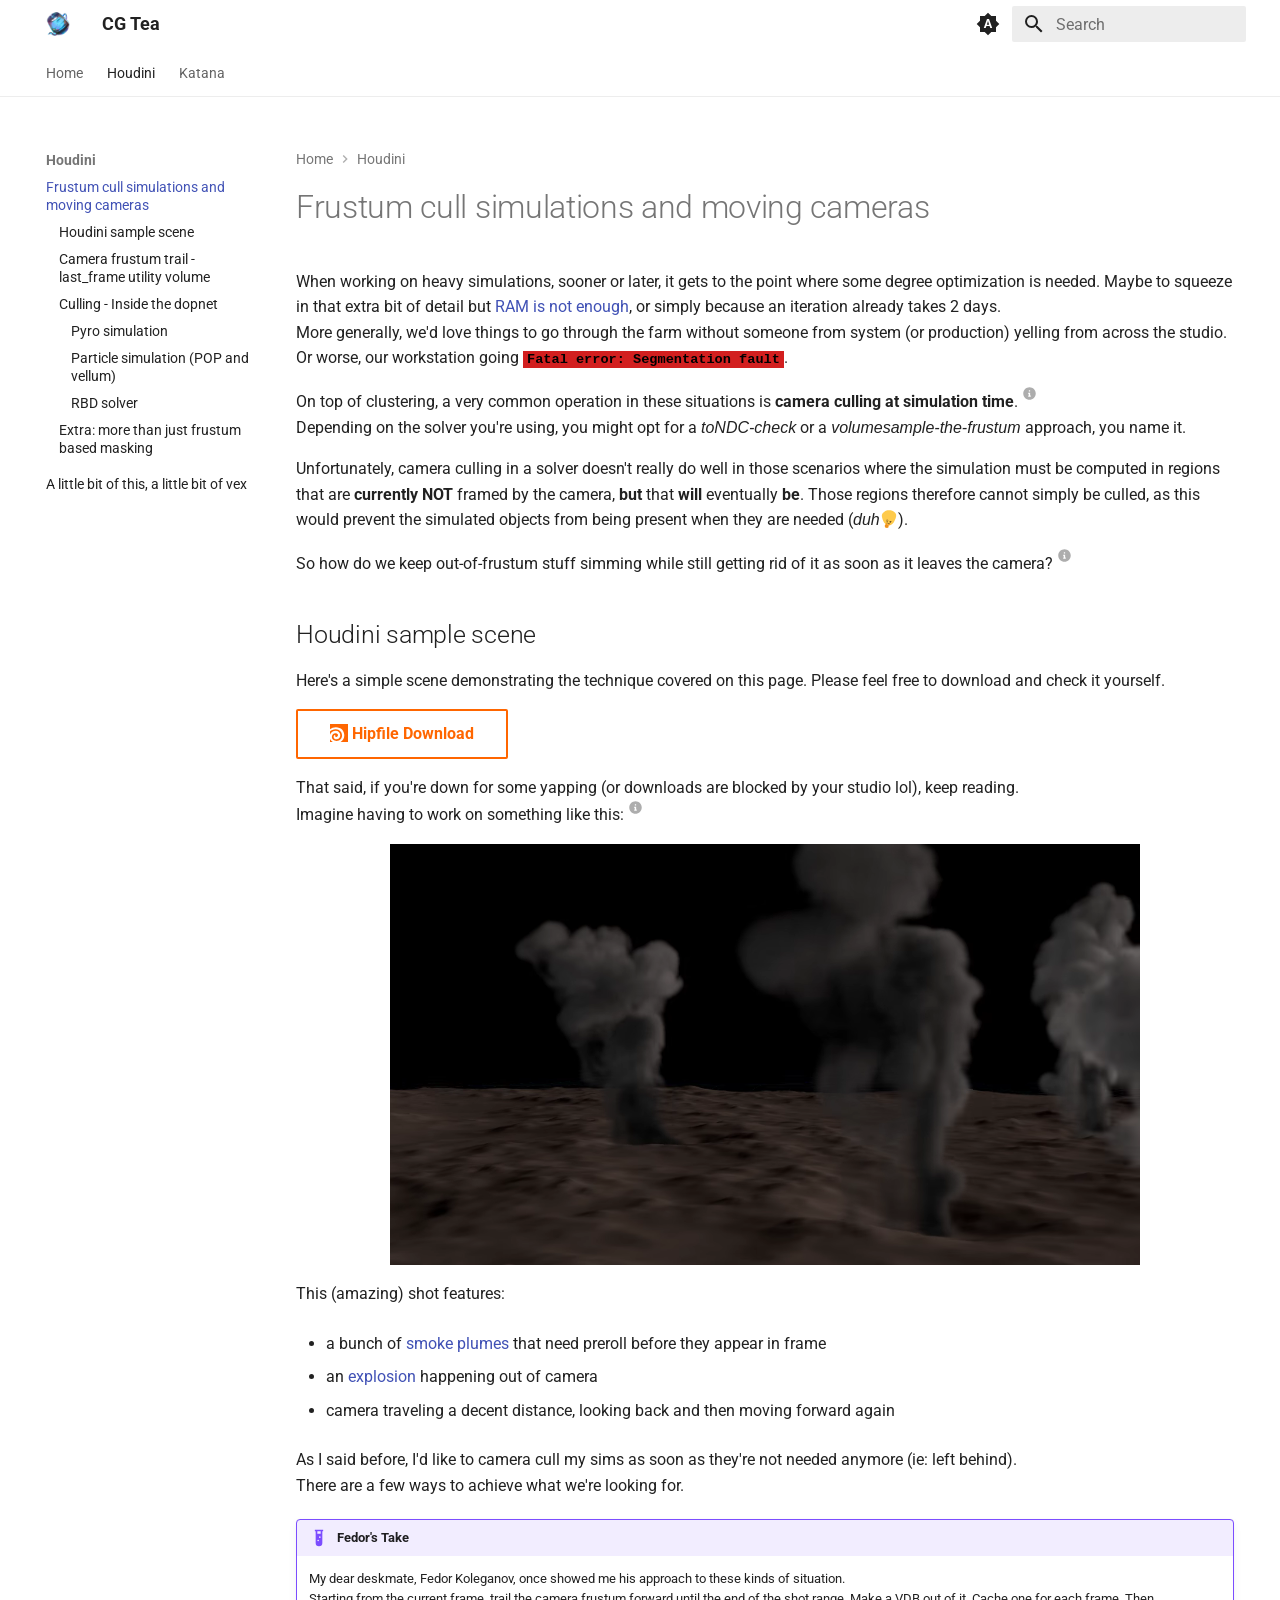
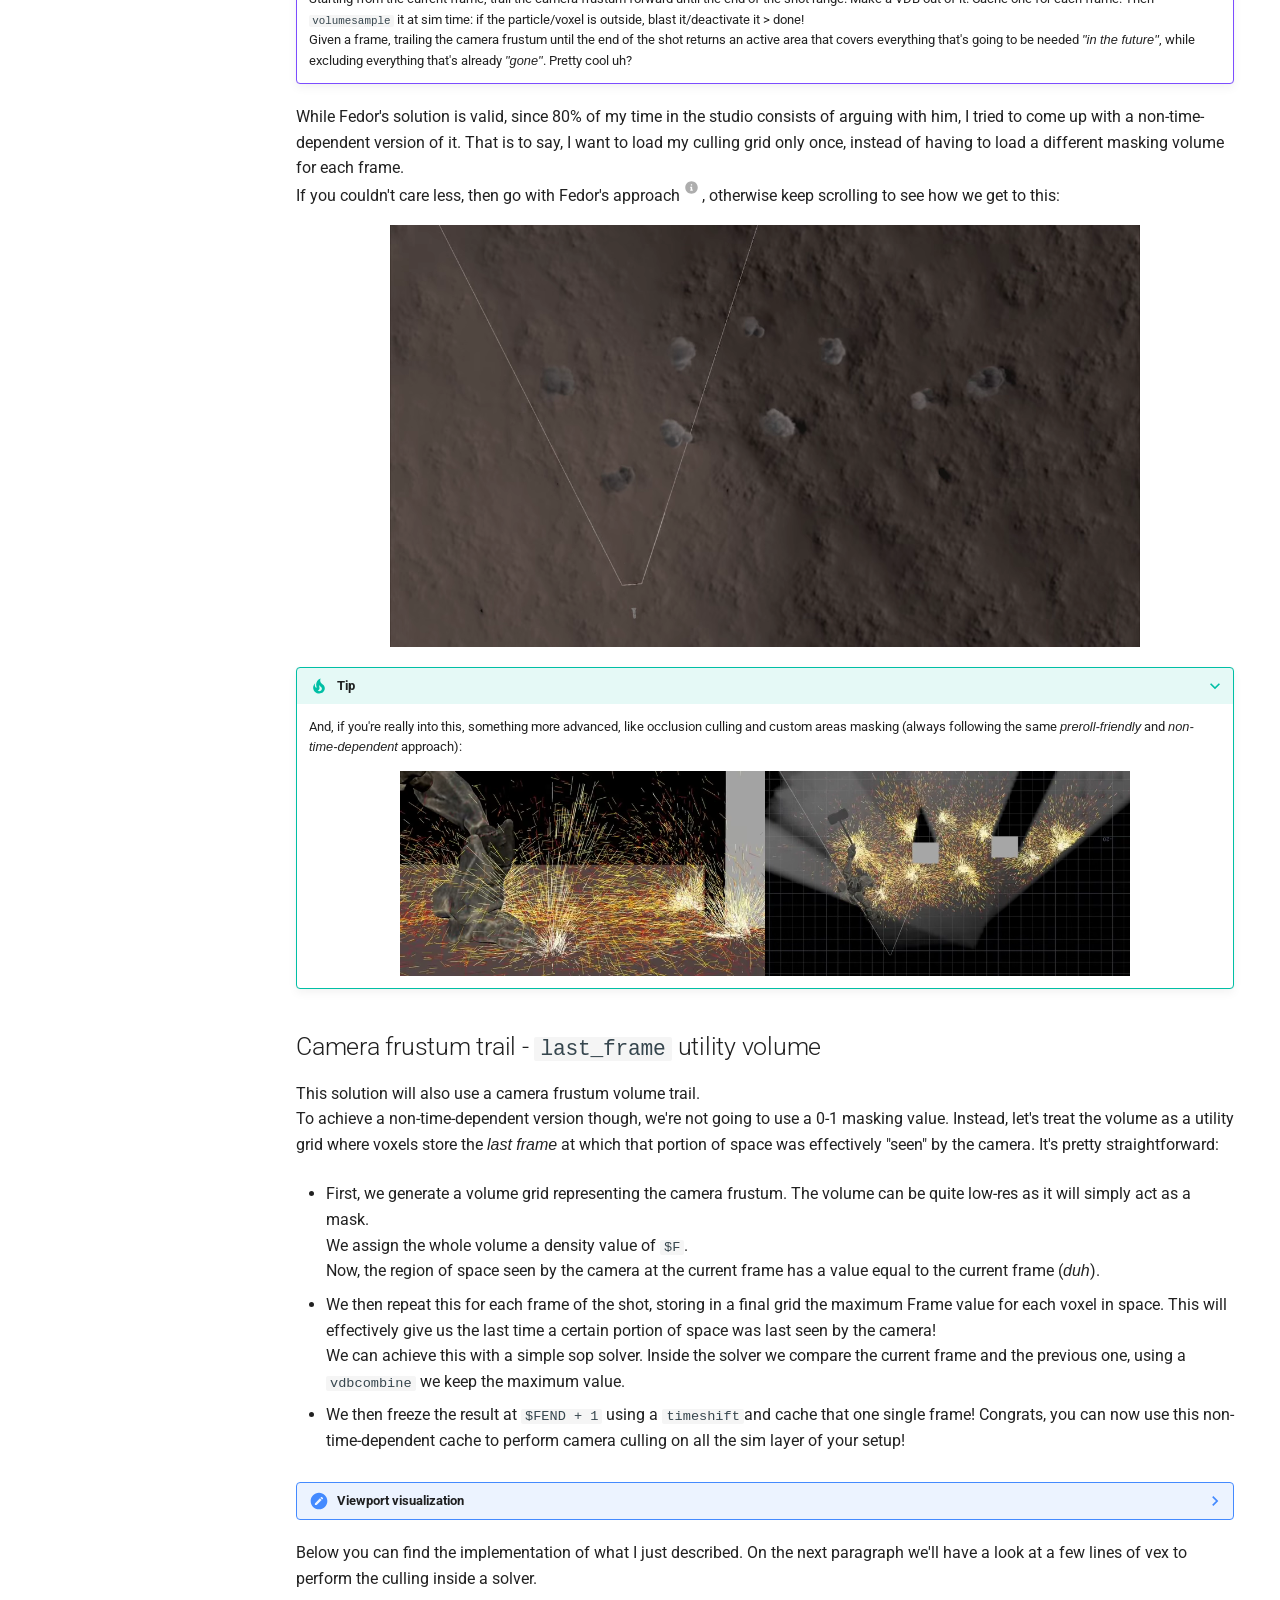
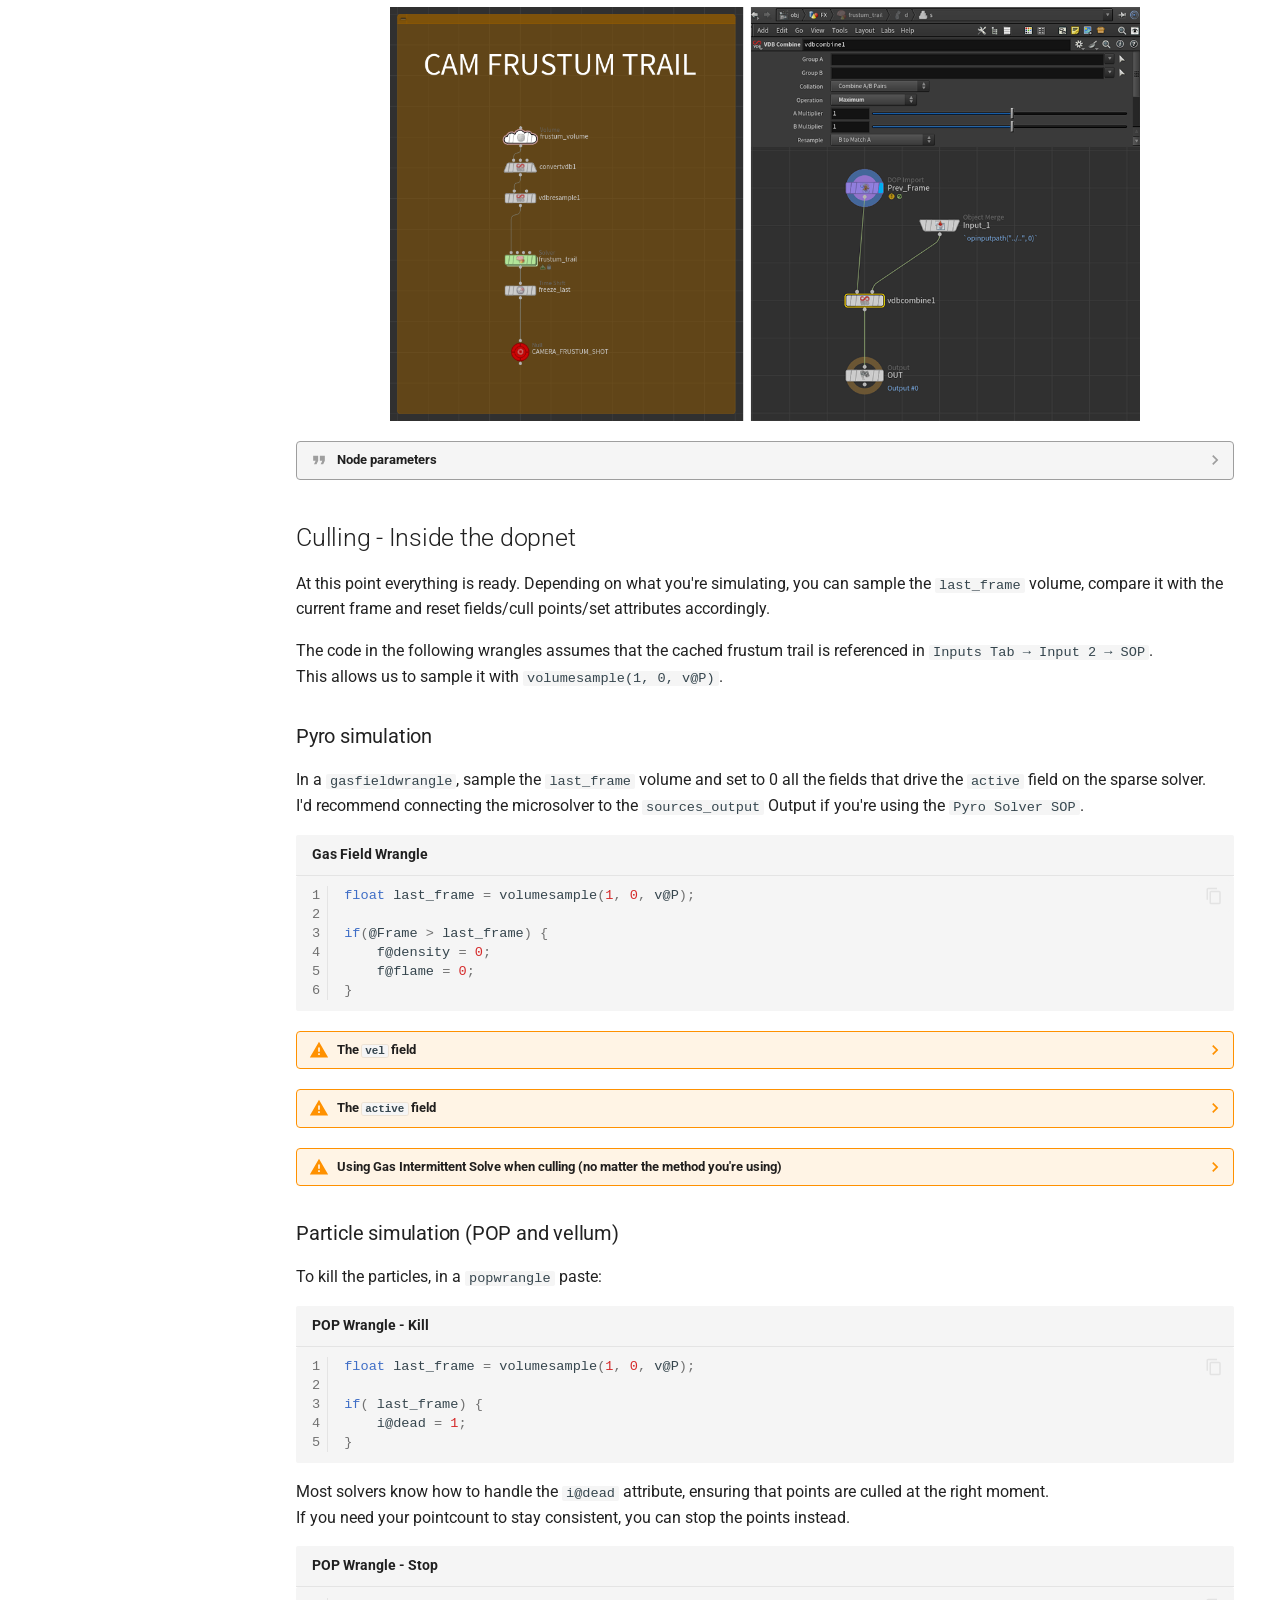
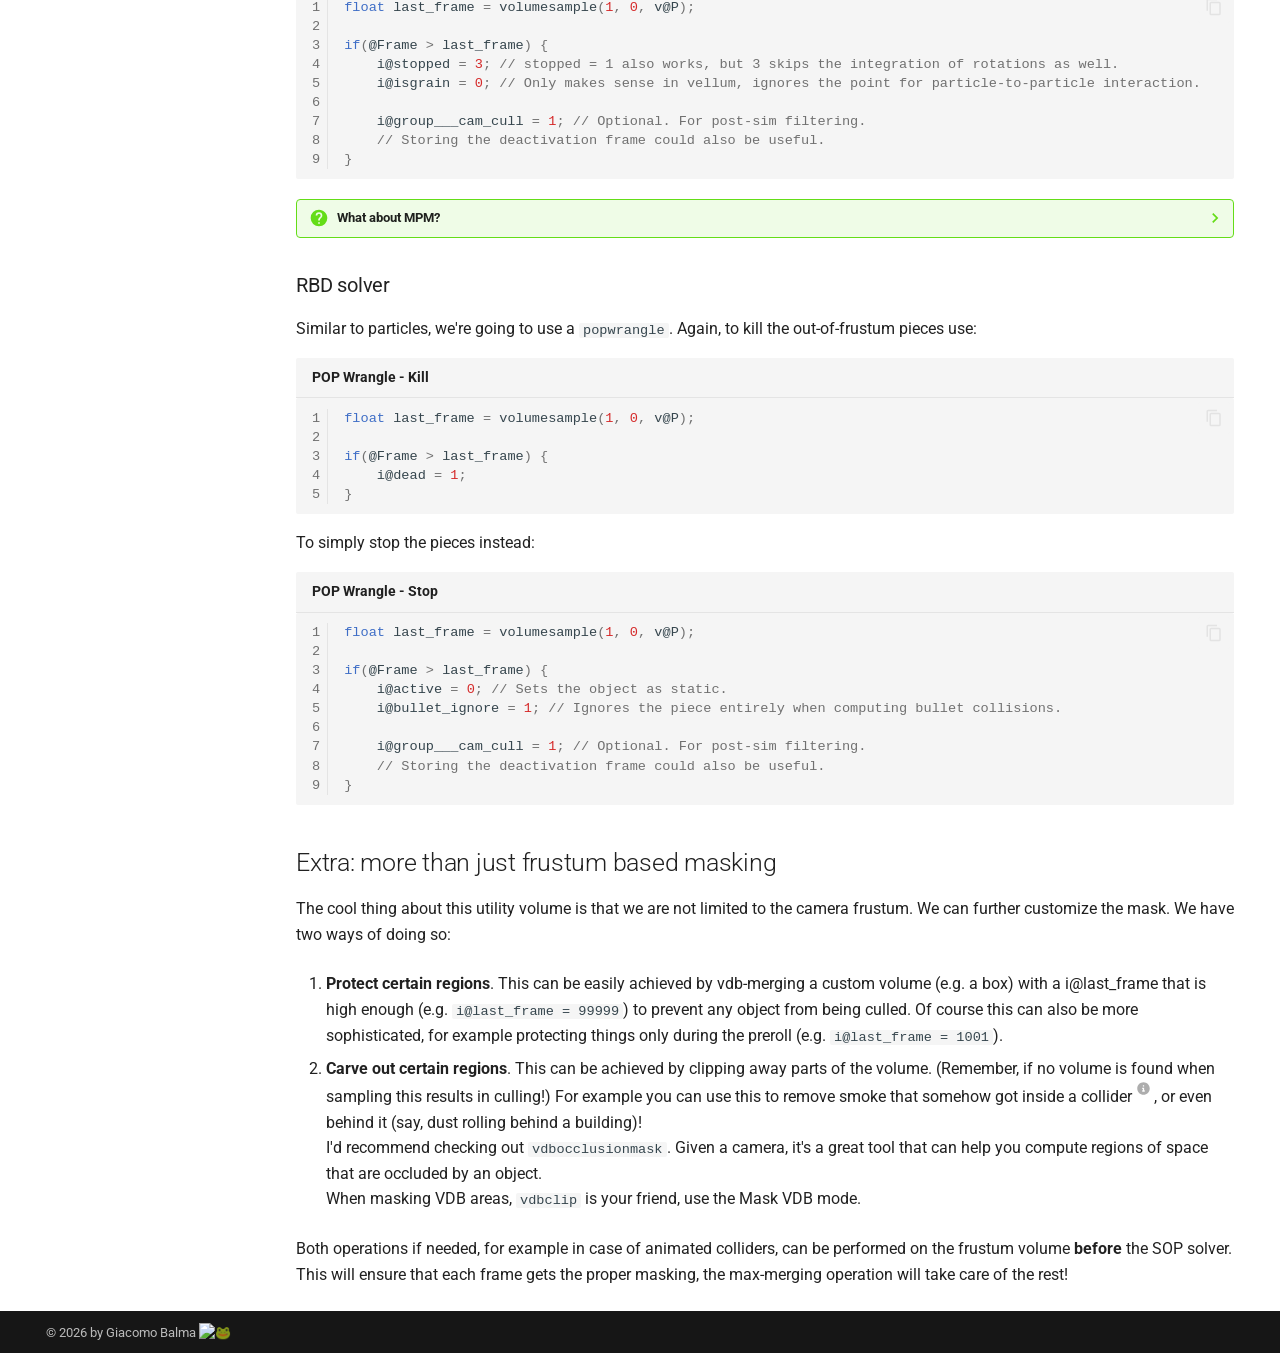
==== commit eb6a6ee1: "Deployed 6c1a672 with MkDocs version: 1.6.1" ====
--- a/houdini/cam_cull/index.html
+++ b/houdini/cam_cull/index.html
@@ -21,21 +21,30 @@
         <link rel="next" href="../somevex/">
       
       
+        
+      
+      
       <link rel="icon" href="../../assets/images/logo.png">
-      <meta name="generator" content="mkdocs-1.6.0, mkdocs-material-9.5.31">
-    
-    
-      
-        <title>Coming soon - CG Tea</title>
-      
-    
-    
-      <link rel="stylesheet" href="../../assets/stylesheets/main.3cba04c6.min.css">
-      
-        
-        <link rel="stylesheet" href="../../assets/stylesheets/palette.06af60db.min.css">
-      
-      
+      <meta name="generator" content="mkdocs-1.6.1, mkdocs-material-9.7.7">
+    
+    
+      
+        <title>Frustum cull simulations and moving cameras - CG Tea</title>
+      
+    
+    
+      <link rel="stylesheet" href="../../assets/stylesheets/main.ec1eaa64.min.css">
+      
+        
+        <link rel="stylesheet" href="../../assets/stylesheets/palette.ab4e12ef.min.css">
+      
+      
+
+  
+  
+  
+  
+  <style>:root{--md-annotation-icon:url('data:image/svg+xml;charset=utf-8,%3Csvg%20xmlns%3D%22http%3A//www.w3.org/2000/svg%22%20viewBox%3D%220%200%2024%2024%22%3E%3Cpath%20d%3D%22M12%2022c5.5%200%2010-4.5%2010-10S17.5%202%2012%202%202%206.5%202%2012s4.5%2010%2010%2010M11%207h2v2h-2zm3%2010h-4v-2h1v-2h-1v-2h3v4h1z%22/%3E%3C/svg%3E');}</style>
 
 
     
@@ -52,11 +61,14 @@
       
     
     
-    <script>__md_scope=new URL("../..",location),__md_hash=e=>[...e].reduce((e,_)=>(e<<5)-e+_.charCodeAt(0),0),__md_get=(e,_=localStorage,t=__md_scope)=>JSON.parse(_.getItem(t.pathname+"."+e)),__md_set=(e,_,t=localStorage,a=__md_scope)=>{try{t.setItem(a.pathname+"."+e,JSON.stringify(_))}catch(e){}}</script>
-    
-      
-
-    
+      <link rel="stylesheet" href="../../stylesheets/extra.css">
+    
+      <link rel="stylesheet" href="../../stylesheets/animations.css">
+    
+    <script>__md_scope=new URL("../..",location),__md_hash=e=>[...e].reduce(((e,_)=>(e<<5)-e+_.charCodeAt(0)),0),__md_get=(e,_=localStorage,t=__md_scope)=>JSON.parse(_.getItem(t.pathname+"."+e)),__md_set=(e,_,t=localStorage,a=__md_scope)=>{try{t.setItem(a.pathname+"."+e,JSON.stringify(_))}catch(e){}}</script>
+    
+      
+
     
     
   </head>
@@ -78,7 +90,7 @@
     <div data-md-component="skip">
       
         
-        <a href="#coming-soon" class="md-skip">
+        <a href="#frustum-cull-simulations-and-moving-cameras" class="md-skip">
           Skip to content
         </a>
       
@@ -99,7 +111,7 @@
     </a>
     <label class="md-header__button md-icon" for="__drawer">
       
-      <svg xmlns="http://www.w3.org/2000/svg" viewBox="0 0 24 24"><path d="M3 6h18v2H3V6m0 5h18v2H3v-2m0 5h18v2H3v-2Z"/></svg>
+      <svg xmlns="http://www.w3.org/2000/svg" viewBox="0 0 24 24"><path d="M3 6h18v2H3zm0 5h18v2H3zm0 5h18v2H3z"/></svg>
     </label>
     <div class="md-header__title" data-md-component="header-title">
       <div class="md-header__ellipsis">
@@ -111,7 +123,7 @@
         <div class="md-header__topic" data-md-component="header-topic">
           <span class="md-ellipsis">
             
-              Coming soon
+              Frustum cull simulations and moving cameras
             
           </span>
         </div>
@@ -127,7 +139,7 @@
     <input class="md-option" data-md-color-media="(prefers-color-scheme)" data-md-color-scheme="default" data-md-color-primary="indigo" data-md-color-accent="indigo"  aria-label="Switch to dark mode"  type="radio" name="__palette" id="__palette_0">
     
       <label class="md-header__button md-icon" title="Switch to dark mode" for="__palette_1" hidden>
-        <svg xmlns="http://www.w3.org/2000/svg" viewBox="0 0 24 24"><path d="m14.3 16-.7-2h-3.2l-.7 2H7.8L11 7h2l3.2 9h-1.9M20 8.69V4h-4.69L12 .69 8.69 4H4v4.69L.69 12 4 15.31V20h4.69L12 23.31 15.31 20H20v-4.69L23.31 12 20 8.69m-9.15 3.96h2.3L12 9l-1.15 3.65Z"/></svg>
+        <svg xmlns="http://www.w3.org/2000/svg" viewBox="0 0 24 24"><path d="m14.3 16-.7-2h-3.2l-.7 2H7.8L11 7h2l3.2 9zM20 8.69V4h-4.69L12 .69 8.69 4H4v4.69L.69 12 4 15.31V20h4.69L12 23.31 15.31 20H20v-4.69L23.31 12zm-9.15 3.96h2.3L12 9z"/></svg>
       </label>
     
   
@@ -137,7 +149,7 @@
     <input class="md-option" data-md-color-media="(prefers-color-scheme: dark)" data-md-color-scheme="slate" data-md-color-primary="black" data-md-color-accent="indigo"  aria-label="Switch to light mode"  type="radio" name="__palette" id="__palette_1">
     
       <label class="md-header__button md-icon" title="Switch to light mode" for="__palette_2" hidden>
-        <svg xmlns="http://www.w3.org/2000/svg" viewBox="0 0 24 24"><path d="m17.75 4.09-2.53 1.94.91 3.06-2.63-1.81-2.63 1.81.91-3.06-2.53-1.94L12.44 4l1.06-3 1.06 3 3.19.09m3.5 6.91-1.64 1.25.59 1.98-1.7-1.17-1.7 1.17.59-1.98L15.75 11l2.06-.05L18.5 9l.69 1.95 2.06.05m-2.28 4.95c.83-.08 1.72 1.1 1.19 1.85-.32.45-.66.87-1.08 1.27C15.17 23 8.84 23 4.94 19.07c-3.91-3.9-3.91-10.24 0-14.14.4-.4.82-.76 1.27-1.08.75-.53 1.93.36 1.85 1.19-.27 2.86.69 5.83 2.89 8.02a9.96 9.96 0 0 0 8.02 2.89m-1.64 2.02a12.08 12.08 0 0 1-7.8-3.47c-2.17-2.19-3.33-5-3.49-7.82-2.81 3.14-2.7 7.96.31 10.98 3.02 3.01 7.84 3.12 10.98.31Z"/></svg>
+        <svg xmlns="http://www.w3.org/2000/svg" viewBox="0 0 24 24"><path d="m17.75 4.09-2.53 1.94.91 3.06-2.63-1.81-2.63 1.81.91-3.06-2.53-1.94L12.44 4l1.06-3 1.06 3zm3.5 6.91-1.64 1.25.59 1.98-1.7-1.17-1.7 1.17.59-1.98L15.75 11l2.06-.05L18.5 9l.69 1.95zm-2.28 4.95c.83-.08 1.72 1.1 1.19 1.85-.32.45-.66.87-1.08 1.27C15.17 23 8.84 23 4.94 19.07c-3.91-3.9-3.91-10.24 0-14.14.4-.4.82-.76 1.27-1.08.75-.53 1.93.36 1.85 1.19-.27 2.86.69 5.83 2.89 8.02a9.96 9.96 0 0 0 8.02 2.89m-1.64 2.02a12.08 12.08 0 0 1-7.8-3.47c-2.17-2.19-3.33-5-3.49-7.82-2.81 3.14-2.7 7.96.31 10.98 3.02 3.01 7.84 3.12 10.98.31"/></svg>
       </label>
     
   
@@ -147,7 +159,7 @@
     <input class="md-option" data-md-color-media="(prefers-color-scheme: light)" data-md-color-scheme="default" data-md-color-primary="white" data-md-color-accent="indigo"  aria-label="Switch to system preference"  type="radio" name="__palette" id="__palette_2">
     
       <label class="md-header__button md-icon" title="Switch to system preference" for="__palette_0" hidden>
-        <svg xmlns="http://www.w3.org/2000/svg" viewBox="0 0 24 24"><path d="M12 7a5 5 0 0 1 5 5 5 5 0 0 1-5 5 5 5 0 0 1-5-5 5 5 0 0 1 5-5m0 2a3 3 0 0 0-3 3 3 3 0 0 0 3 3 3 3 0 0 0 3-3 3 3 0 0 0-3-3m0-7 2.39 3.42C13.65 5.15 12.84 5 12 5c-.84 0-1.65.15-2.39.42L12 2M3.34 7l4.16-.35A7.2 7.2 0 0 0 5.94 8.5c-.44.74-.69 1.5-.83 2.29L3.34 7m.02 10 1.76-3.77a7.131 7.131 0 0 0 2.38 4.14L3.36 17M20.65 7l-1.77 3.79a7.023 7.023 0 0 0-2.38-4.15l4.15.36m-.01 10-4.14.36c.59-.51 1.12-1.14 1.54-1.86.42-.73.69-1.5.83-2.29L20.64 17M12 22l-2.41-3.44c.74.27 1.55.44 2.41.44.82 0 1.63-.17 2.37-.44L12 22Z"/></svg>
+        <svg xmlns="http://www.w3.org/2000/svg" viewBox="0 0 24 24"><path d="M12 7a5 5 0 0 1 5 5 5 5 0 0 1-5 5 5 5 0 0 1-5-5 5 5 0 0 1 5-5m0 2a3 3 0 0 0-3 3 3 3 0 0 0 3 3 3 3 0 0 0 3-3 3 3 0 0 0-3-3m0-7 2.39 3.42C13.65 5.15 12.84 5 12 5s-1.65.15-2.39.42zM3.34 7l4.16-.35A7.2 7.2 0 0 0 5.94 8.5c-.44.74-.69 1.5-.83 2.29zm.02 10 1.76-3.77a7.131 7.131 0 0 0 2.38 4.14zM20.65 7l-1.77 3.79a7.02 7.02 0 0 0-2.38-4.15zm-.01 10-4.14.36c.59-.51 1.12-1.14 1.54-1.86.42-.73.69-1.5.83-2.29zM12 22l-2.41-3.44c.74.27 1.55.44 2.41.44.82 0 1.63-.17 2.37-.44z"/></svg>
       </label>
     
   
@@ -155,30 +167,32 @@
       
     
     
-      <script>var media,input,key,value,palette=__md_get("__palette");if(palette&&palette.color){"(prefers-color-scheme)"===palette.color.media&&(media=matchMedia("(prefers-color-scheme: light)"),input=document.querySelector(media.matches?"[data-md-color-media='(prefers-color-scheme: light)']":"[data-md-color-media='(prefers-color-scheme: dark)']"),palette.color.media=input.getAttribute("data-md-color-media"),palette.color.scheme=input.getAttribute("data-md-color-scheme"),palette.color.primary=input.getAttribute("data-md-color-primary"),palette.color.accent=input.getAttribute("data-md-color-accent"));for([key,value]of Object.entries(palette.color))document.body.setAttribute("data-md-color-"+key,value)}</script>
-    
-    
-    
-      <label class="md-header__button md-icon" for="__search">
-        
-        <svg xmlns="http://www.w3.org/2000/svg" viewBox="0 0 24 24"><path d="M9.5 3A6.5 6.5 0 0 1 16 9.5c0 1.61-.59 3.09-1.56 4.23l.27.27h.79l5 5-1.5 1.5-5-5v-.79l-.27-.27A6.516 6.516 0 0 1 9.5 16 6.5 6.5 0 0 1 3 9.5 6.5 6.5 0 0 1 9.5 3m0 2C7 5 5 7 5 9.5S7 14 9.5 14 14 12 14 9.5 12 5 9.5 5Z"/></svg>
-      </label>
-      <div class="md-search" data-md-component="search" role="dialog">
+      <script>var palette=__md_get("__palette");if(palette&&palette.color){if("(prefers-color-scheme)"===palette.color.media){var media=matchMedia("(prefers-color-scheme: light)"),input=document.querySelector(media.matches?"[data-md-color-media='(prefers-color-scheme: light)']":"[data-md-color-media='(prefers-color-scheme: dark)']");palette.color.media=input.getAttribute("data-md-color-media"),palette.color.scheme=input.getAttribute("data-md-color-scheme"),palette.color.primary=input.getAttribute("data-md-color-primary"),palette.color.accent=input.getAttribute("data-md-color-accent")}for(var[key,value]of Object.entries(palette.color))document.body.setAttribute("data-md-color-"+key,value)}</script>
+    
+    
+    
+      
+      
+        <label class="md-header__button md-icon" for="__search">
+          
+          <svg xmlns="http://www.w3.org/2000/svg" viewBox="0 0 24 24"><path d="M9.5 3A6.5 6.5 0 0 1 16 9.5c0 1.61-.59 3.09-1.56 4.23l.27.27h.79l5 5-1.5 1.5-5-5v-.79l-.27-.27A6.52 6.52 0 0 1 9.5 16 6.5 6.5 0 0 1 3 9.5 6.5 6.5 0 0 1 9.5 3m0 2C7 5 5 7 5 9.5S7 14 9.5 14 14 12 14 9.5 12 5 9.5 5"/></svg>
+        </label>
+        <div class="md-search" data-md-component="search" role="dialog">
   <label class="md-search__overlay" for="__search"></label>
   <div class="md-search__inner" role="search">
     <form class="md-search__form" name="search">
       <input type="text" class="md-search__input" name="query" aria-label="Search" placeholder="Search" autocapitalize="off" autocorrect="off" autocomplete="off" spellcheck="false" data-md-component="search-query" required>
       <label class="md-search__icon md-icon" for="__search">
         
-        <svg xmlns="http://www.w3.org/2000/svg" viewBox="0 0 24 24"><path d="M9.5 3A6.5 6.5 0 0 1 16 9.5c0 1.61-.59 3.09-1.56 4.23l.27.27h.79l5 5-1.5 1.5-5-5v-.79l-.27-.27A6.516 6.516 0 0 1 9.5 16 6.5 6.5 0 0 1 3 9.5 6.5 6.5 0 0 1 9.5 3m0 2C7 5 5 7 5 9.5S7 14 9.5 14 14 12 14 9.5 12 5 9.5 5Z"/></svg>
-        
-        <svg xmlns="http://www.w3.org/2000/svg" viewBox="0 0 24 24"><path d="M20 11v2H8l5.5 5.5-1.42 1.42L4.16 12l7.92-7.92L13.5 5.5 8 11h12Z"/></svg>
+        <svg xmlns="http://www.w3.org/2000/svg" viewBox="0 0 24 24"><path d="M9.5 3A6.5 6.5 0 0 1 16 9.5c0 1.61-.59 3.09-1.56 4.23l.27.27h.79l5 5-1.5 1.5-5-5v-.79l-.27-.27A6.52 6.52 0 0 1 9.5 16 6.5 6.5 0 0 1 3 9.5 6.5 6.5 0 0 1 9.5 3m0 2C7 5 5 7 5 9.5S7 14 9.5 14 14 12 14 9.5 12 5 9.5 5"/></svg>
+        
+        <svg xmlns="http://www.w3.org/2000/svg" viewBox="0 0 24 24"><path d="M20 11v2H8l5.5 5.5-1.42 1.42L4.16 12l7.92-7.92L13.5 5.5 8 11z"/></svg>
       </label>
       <nav class="md-search__options" aria-label="Search">
         
         <button type="reset" class="md-search__icon md-icon" title="Clear" aria-label="Clear" tabindex="-1">
           
-          <svg xmlns="http://www.w3.org/2000/svg" viewBox="0 0 24 24"><path d="M19 6.41 17.59 5 12 10.59 6.41 5 5 6.41 10.59 12 5 17.59 6.41 19 12 13.41 17.59 19 19 17.59 13.41 12 19 6.41Z"/></svg>
+          <svg xmlns="http://www.w3.org/2000/svg" viewBox="0 0 24 24"><path d="M19 6.41 17.59 5 12 10.59 6.41 5 5 6.41 10.59 12 5 17.59 6.41 19 12 13.41 17.59 19 19 17.59 13.41 12z"/></svg>
         </button>
       </nav>
       
@@ -197,6 +211,7 @@
     </div>
   </div>
 </div>
+      
     
     
   </nav>
@@ -217,10 +232,12 @@
   
   
   
+  
     <li class="md-tabs__item">
       <a href="../.." class="md-tabs__link">
         
   
+  
     
   
   Home
@@ -233,6 +250,7 @@
         
   
   
+  
     
   
   
@@ -242,6 +260,7 @@
         <a href="./" class="md-tabs__link">
           
   
+  
   Houdini
 
         </a>
@@ -254,11 +273,13 @@
   
   
   
+  
     
     
       <li class="md-tabs__item">
         <a href="../../katana/somelua/" class="md-tabs__link">
           
+  
   
   Katana
 
@@ -312,9 +333,16 @@
       <a href="../.." class="md-nav__link">
         
   
+  
   <span class="md-ellipsis">
+    
+  
     Home
+  
+
+    
   </span>
+  
   
 
       </a>
@@ -333,6 +361,7 @@
     
     
     
+    
       
         
         
@@ -350,9 +379,16 @@
           <label class="md-nav__link" for="__nav_2" id="__nav_2_label" tabindex="">
             
   
+  
   <span class="md-ellipsis">
+    
+  
     Houdini
+  
+
+    
   </span>
+  
   
 
             <span class="md-nav__icon md-icon"></span>
@@ -361,7 +397,11 @@
         <nav class="md-nav" data-md-level="1" aria-labelledby="__nav_2_label" aria-expanded="true">
           <label class="md-nav__title" for="__nav_2">
             <span class="md-nav__icon md-icon"></span>
-            Houdini
+            
+  
+    Houdini
+  
+
           </label>
           <ul class="md-nav__list" data-md-scrollfix>
             
@@ -381,15 +421,142 @@
         
       
       
+        <label class="md-nav__link md-nav__link--active" for="__toc">
+          
+  
+  
+  <span class="md-ellipsis">
+    
+  
+    Frustum cull simulations and moving cameras
+  
+
+    
+  </span>
+  
+  
+
+          <span class="md-nav__icon md-icon"></span>
+        </label>
+      
       <a href="./" class="md-nav__link md-nav__link--active">
         
   
+  
   <span class="md-ellipsis">
-    Coming soon
+    
+  
+    Frustum cull simulations and moving cameras
+  
+
+    
   </span>
   
+  
 
       </a>
+      
+        
+
+<nav class="md-nav md-nav--secondary" aria-label="Table of contents">
+  
+  
+  
+    
+  
+  
+    <label class="md-nav__title" for="__toc">
+      <span class="md-nav__icon md-icon"></span>
+      Table of contents
+    </label>
+    <ul class="md-nav__list" data-md-component="toc" data-md-scrollfix>
+      
+        <li class="md-nav__item">
+  <a href="#houdini-sample-scene" class="md-nav__link">
+    <span class="md-ellipsis">
+      
+        Houdini sample scene
+      
+    </span>
+  </a>
+  
+</li>
+      
+        <li class="md-nav__item">
+  <a href="#camera-frustum-trail-last_frame-utility-volume" class="md-nav__link">
+    <span class="md-ellipsis">
+      
+        Camera frustum trail - last_frame utility volume
+      
+    </span>
+  </a>
+  
+</li>
+      
+        <li class="md-nav__item">
+  <a href="#culling-inside-the-dopnet" class="md-nav__link">
+    <span class="md-ellipsis">
+      
+        Culling - Inside the dopnet
+      
+    </span>
+  </a>
+  
+    <nav class="md-nav" aria-label="Culling - Inside the dopnet">
+      <ul class="md-nav__list">
+        
+          <li class="md-nav__item">
+  <a href="#pyro-simulation" class="md-nav__link">
+    <span class="md-ellipsis">
+      
+        Pyro simulation
+      
+    </span>
+  </a>
+  
+</li>
+        
+          <li class="md-nav__item">
+  <a href="#particle-simulation-pop-and-vellum" class="md-nav__link">
+    <span class="md-ellipsis">
+      
+        Particle simulation (POP and vellum)
+      
+    </span>
+  </a>
+  
+</li>
+        
+          <li class="md-nav__item">
+  <a href="#rbd-solver" class="md-nav__link">
+    <span class="md-ellipsis">
+      
+        RBD solver
+      
+    </span>
+  </a>
+  
+</li>
+        
+      </ul>
+    </nav>
+  
+</li>
+      
+        <li class="md-nav__item">
+  <a href="#extra-more-than-just-frustum-based-masking" class="md-nav__link">
+    <span class="md-ellipsis">
+      
+        Extra: more than just frustum based masking
+      
+    </span>
+  </a>
+  
+</li>
+      
+    </ul>
+  
+</nav>
       
     </li>
   
@@ -406,9 +573,16 @@
       <a href="../somevex/" class="md-nav__link">
         
   
+  
   <span class="md-ellipsis">
+    
+  
     A little bit of this, a little bit of vex
+  
+
+    
   </span>
+  
   
 
       </a>
@@ -433,6 +607,7 @@
     
     
     
+    
       
       
     
@@ -447,9 +622,16 @@
           <label class="md-nav__link" for="__nav_3" id="__nav_3_label" tabindex="0">
             
   
+  
   <span class="md-ellipsis">
+    
+  
     Katana
+  
+
+    
   </span>
+  
   
 
             <span class="md-nav__icon md-icon"></span>
@@ -458,7 +640,11 @@
         <nav class="md-nav" data-md-level="1" aria-labelledby="__nav_3_label" aria-expanded="false">
           <label class="md-nav__title" for="__nav_3">
             <span class="md-nav__icon md-icon"></span>
-            Katana
+            
+  
+    Katana
+  
+
           </label>
           <ul class="md-nav__list" data-md-scrollfix>
             
@@ -472,9 +658,16 @@
       <a href="../../katana/somelua/" class="md-nav__link">
         
   
+  
   <span class="md-ellipsis">
+    
+  
     Coming Soon
+  
+
+    
   </span>
+  
   
 
       </a>
@@ -500,14 +693,395 @@
           
           
             <div class="md-content" data-md-component="content">
+              
+                
+
+
+
+  
+
+
+  <nav class="md-path" aria-label="Navigation" >
+    <ol class="md-path__list">
+      
+        
+  
+  
+    <li class="md-path__item">
+      <a href="../.." class="md-path__link">
+        
+  <span class="md-ellipsis">
+    Home
+  </span>
+
+      </a>
+    </li>
+  
+
+      
+      
+        
+  
+  
+    
+    
+      <li class="md-path__item">
+        <a href="./" class="md-path__link">
+          
+  <span class="md-ellipsis">
+    Houdini
+  </span>
+
+        </a>
+      </li>
+    
+  
+
+      
+    </ol>
+  </nav>
+
+              
               <article class="md-content__inner md-typeset">
                 
                   
 
 
-<h1 id="coming-soon">Coming soon</h1>
-<p>This page is wip 
-<img alt="Pyro camera cull result" src="../../assets/pages/hou_camcull/final_shot.gif" /></p>
+
+<h1 id="frustum-cull-simulations-and-moving-cameras">Frustum cull simulations and moving cameras</h1>
+<p>When working on heavy simulations, sooner or later, it gets to the point where some degree optimization is needed. Maybe to squeeze in that extra bit of detail but <a href="javascript:void(0);" title="in this economy, man...">RAM is not enough</a>, or simply because an iteration already takes 2 days. <br />
+More generally, we'd love things to go through the farm without someone from system (or production) yelling from across the studio. Or worse, our workstation going <strong><code class="highlight-red-black">Fatal error: Segmentation fault</code></strong>.</p>
+<p class="annotate">On top of clustering, a very common operation in these situations is <strong>camera culling at simulation time</strong>.<sup>(1)</sup> <br />
+Depending on the solver you're using, you might opt for a <em>toNDC-check</em> or a <em>volumesample-the-frustum</em> approach, you name it.<br /></p>
+<ol>
+<li>me coming at you like "here, have some of my latest discovery" <em>proceeds to show a glass of water</em></li>
+</ol>
+<p>Unfortunately, camera culling in a solver doesn't really do well in those scenarios where the simulation must be computed in regions that are <strong>currently NOT</strong> framed by the camera, <strong>but</strong> that <strong>will</strong> eventually <strong>be</strong>. Those regions therefore cannot simply be culled, as this would prevent the simulated objects from being present when they are needed (<em>duh</em><span class="twemoji anim-pulse-big-brain"><?xml version="1.0" encoding="UTF-8"?>
+<svg id="Layer_1" data-name="Layer 1" xmlns="http://www.w3.org/2000/svg" viewBox="-5 -5 416 510">
+    <defs>
+        <style>
+            .cls-1 {
+                stroke-width: 0px;
+            }
+        </style>
+    </defs>
+
+    <path d="M0 0 C1.00691895 0.20898926 2.01383789 0.41797852 3.05126953 0.63330078 C47.07058243 10.05240364 87.74232509 30.49421547 120 62 C120.84099243 62.80920898 120.84099243 62.80920898 121.69897461 63.63476562 C137.54226971 79.10951057 149.25361354 98.59471045 155 120 C155.18038818 120.65790527 155.36077637 121.31581055 155.54663086 121.99365234 C170.95612912 183.34076945 127.99513837 270.69627398 97.62280273 321.44848633 C87.22457246 338.60843273 75.80244572 355.38399549 62 370 C60.93277054 371.24596449 59.87020443 372.49593956 58.8125 373.75 C34.05478572 401.90694279 -1.3241281 427.42447024 -40 430 C-46.66810673 430.18301018 -53.33138866 430.11967598 -60 430 C-59.67 430.66 -59.34 431.32 -59 432 C-58.45471892 438.43431679 -59.31543223 441.68988763 -63 447 C-63.66 447.33 -64.32 447.66 -65 448 C-64.175 448.845625 -63.35 449.69125 -62.5 450.5625 C-60.36467649 453.14066049 -59.99855696 454.01010131 -59.5 457.5 C-60.04453741 461.31176186 -60.90089073 463.77636791 -63 467 C-65.1875 468.375 -65.1875 468.375 -67 469 C-66.505 469.70125 -66.01 470.4025 -65.5 471.125 C-63.73117712 474.51524386 -63.46063792 476.22446543 -64 480 C-66.57031493 485.14062986 -69.84047149 487.72880398 -75 490 C-93.29969762 495.8076403 -115.89790495 500.80715702 -134 492 C-147.67974375 484.86699076 -156.19326179 475.37124883 -162 461 C-166.18316335 446.97778576 -166.68980089 433.53637759 -159.8125 420.3125 C-154.66965815 412.15534467 -146.93594316 405.61540544 -140 399 C-141.44757105 395.95406114 -142.68015572 394.18754024 -145.3125 392.0625 C-155.60767251 383.29668283 -164.58466006 373.60261773 -172.66601562 362.77832031 C-173.98319854 361.02239785 -175.32501628 359.28790788 -176.671875 357.5546875 C-184.782601 346.97445771 -191.42760096 335.57972732 -198 324 C-198.38784668 323.32501465 -198.77569336 322.6500293 -199.17529297 321.95458984 C-221.08231662 283.64559545 -234.02047449 239.80878699 -243.56713867 196.94195557 C-243.98404985 195.07155753 -244.40694578 193.20249657 -244.83007812 191.33349609 C-252.88058863 155.08097791 -249.27780627 124.60390037 -229.62890625 92.99609375 C-222.3143083 81.65696524 -213.30887935 71.71866127 -204 62 C-203.29101562 61.24976562 -202.58203125 60.49953125 -201.8515625 59.7265625 C-172.79946596 29.72582607 -132.18842013 9.74131561 -92 0 C-91.14293457 -0.21172852 -90.28586914 -0.42345703 -89.40283203 -0.64160156 C-60.90140926 -7.350946 -28.50203592 -6.02155688 0 0 Z " fill="#FECA4B" transform="translate(249,4)"/>
+
+    <path d="M0 0 C5.5998926 1.03593127 9.36593778 5.11184459 12.8515625 9.34765625 C19.19178503 18.79548081 20.05751878 29.37118956 19.23828125 40.4140625 C17.76477066 46.33864396 15.25932892 50.81857944 11.23828125 55.4140625 C11.23828125 56.0740625 11.23828125 56.7340625 11.23828125 57.4140625 C18.85748489 56.83379202 26.08753767 55.11844825 33.47937012 53.26205444 C37.13798097 52.34394843 40.80139467 51.44544788 44.46484375 50.546875 C45.203396 50.36543442 45.94194824 50.18399384 46.70288086 49.99705505 C56.82519017 47.5213723 67.0055036 45.30841607 77.1875 43.09326172 C81.56572842 42.11853129 85.92719758 41.07403526 90.28808594 40.0246582 C94.6229278 39.12748512 98.86547149 38.51832866 103.23828125 39.4140625 C106.06252413 41.60429168 107.65336728 43.24423457 109.23828125 46.4140625 C109.66700678 50.18684717 109.36141217 52.16287542 107.67578125 55.6015625 C102.22954222 61.88568446 93.39235883 62.66296867 85.61328125 64.3515625 C76.67937327 66.34503799 67.90212691 68.43257715 59.23828125 71.4140625 C60.04265625 72.0328125 60.84703125 72.6515625 61.67578125 73.2890625 C64.23828125 75.4140625 64.23828125 75.4140625 65.23828125 77.4140625 C65.78356233 83.84837929 64.92284902 87.10395013 61.23828125 92.4140625 C60.24828125 92.9090625 60.24828125 92.9090625 59.23828125 93.4140625 C60.06328125 94.2596875 60.88828125 95.1053125 61.73828125 95.9765625 C63.87360476 98.55472299 64.23972429 99.42416381 64.73828125 102.9140625 C64.19374384 106.72582436 63.33739052 109.19043041 61.23828125 112.4140625 C59.05078125 113.7890625 59.05078125 113.7890625 57.23828125 114.4140625 C57.73328125 115.1153125 58.22828125 115.8165625 58.73828125 116.5390625 C60.50710413 119.92930636 60.77764333 121.63852793 60.23828125 125.4140625 C57.66796632 130.55469236 54.39780976 133.14286648 49.23828125 135.4140625 C30.93858363 141.2217028 8.3403763 146.22121952 -9.76171875 137.4140625 C-23.4414625 130.28105326 -31.95498054 120.78531133 -37.76171875 106.4140625 C-41.62963877 93.44856282 -42.72117598 80.43267477 -36.5715332 68.00976562 C-32.83066055 61.58515174 -28.43503139 56.5968555 -23.07421875 51.4765625 C-22.31560547 50.73599609 -21.55699219 49.99542969 -20.77539062 49.23242188 C-19.37743466 47.86901381 -17.97536975 46.5097948 -16.56762695 45.15649414 C-15.97167725 44.5814917 -15.37572754 44.00648926 -14.76171875 43.4140625 C-14.22313232 42.90157959 -13.6845459 42.38909668 -13.12963867 41.86108398 C-7.99547601 36.43003239 -8.38142304 29.84137054 -8.5234375 22.79296875 C-8.80863373 18.74879264 -9.65073437 15.30250784 -10.76171875 11.4140625 C-11.20557196 7.64131023 -11.02717554 5.94497609 -9.32421875 2.5390625 C-6.0744118 -0.15589936 -4.12576391 -0.25659415 0 0 Z " fill="#F19020" transform="translate(124.76171875,358.5859375)"/>
+
+    <path d="M0 0 C1.13308594 -0.00708984 2.26617187 -0.01417969 3.43359375 -0.02148438 C13.59665753 0.05418563 23.08542864 1.73656011 32.125 6.5 C33.10726562 7.00660156 34.08953125 7.51320313 35.1015625 8.03515625 C37.5 9.4375 37.5 9.4375 39.5 11.4375 C39.8267107 14.50858055 39.98138276 16.58800101 38.4375 19.3125 C35.29391507 21.13780738 33.09201524 20.84305011 29.5 20.4375 C27.21726527 19.55023267 25.03926829 18.52131373 22.83203125 17.4609375 C17.28407423 15.02615569 11.53968429 14.1277726 5.5 14.4375 C6.263125 15.118125 7.02625 15.79875 7.8125 16.5 C13.47032826 22.68413787 14.0640689 28.08189061 13.84765625 36.27734375 C13.18474928 42.30309367 10.96486886 46.38956058 6.4375 50.375 C2.0394838 53.46296882 -1.18781324 53.88768532 -6.5 53.4375 C-12.59109776 50.21280119 -16.3333582 45.95602317 -18.5 39.4375 C-19.38448701 30.36289297 -18.55114697 24.01422045 -13.5 16.4375 C-14.16386719 16.55609375 -14.82773438 16.6746875 -15.51171875 16.796875 C-22.68644068 17.84427966 -22.68644068 17.84427966 -26.625 15.875 C-28.5 13.4375 -28.5 13.4375 -29 10.375 C-28.43513465 7.05641608 -28.046505 6.48774001 -25.5 4.4375 C-17.17056612 0.50831761 -9.08197695 -0.16014863 0 0 Z " fill="#67481B" transform="translate(241.5,306.5625)"/>
+
+    <path d="M0 0 C5.56601815 3.45577127 9.29097712 7.5911642 11 14 C11.8881316 21.39734924 11.13426551 27.7007493 7 34 C3.80825774 37.92766211 0.57994386 40.24456659 -4.4375 41.1875 C-8.76867339 41.36458375 -11.71574513 40.30750605 -15.203125 37.76171875 C-20.4305276 32.63659142 -22.30525723 26.7031526 -22.6875 19.5 C-22.37216383 12.08084074 -19.78036616 6.54634349 -14.359375 1.4609375 C-9.76560255 -1.69459778 -5.08759785 -1.7889495 0 0 Z " fill="#67491B" transform="translate(157,311)"/>
+
+    <path d="M0 0 C1 1 1 1 1.25 4.375 C1 8 1 8 -0.125 9.9375 C-3.1099057 11.62894656 -4.56572245 11.56197269 -8 11 C-9.5494774 10.1326295 -11.06769256 9.20852101 -12.5625 8.25 C-23.53865992 1.30884681 -34.47302629 0.49791535 -47.0625 1 C-49.80331633 1.10679744 -52.5430411 1.18625797 -55.28515625 1.25 C-56.48019775 1.29640625 -57.67523926 1.3428125 -58.90649414 1.390625 C-62 1 -62 1 -64.42749023 -0.7890625 C-66 -3 -66 -3 -65.875 -6.625 C-65 -10 -65 -10 -63 -12 C-41.78376292 -17.85524771 -17.38605157 -13.54699957 0 0 Z " fill="#694A1C" transform="translate(225,381)"/>
+    
+    <path d="M0 0 C1.39935013 2.79870027 1.25265405 4.90498792 1 8 C-0.2578125 9.69921875 -0.2578125 9.69921875 -2 11 C-7.47322991 11.50555939 -12.87230737 9.49160565 -17.9609375 7.69921875 C-30.49055595 3.40266376 -45.05363379 6.17235886 -57 11 C-60.66207884 11.44841782 -62.30472525 11.4757143 -65.375 9.375 C-67 7 -67 7 -67.625 4 C-67 1 -67 1 -64.8125 -1.125 C-45.99393164 -11.85921918 -18.4011759 -11.04070554 0 0 Z " fill="#694A1C" transform="translate(185,283)"/>
+</svg>
+</span>).</p>
+<p class="annotate">So how do we keep out-of-frustum stuff simming while still getting rid of it as soon as it leaves the camera?<sup>(1)</sup> </p>
+<ol>
+<li>and without using any keyframe, hate those</li>
+</ol>
+<h2 id="houdini-sample-scene">Houdini sample scene</h2>
+<p>Here's a simple scene demonstrating the technique covered on this page. Please feel free to download and check it yourself.</p>
+<p><a class="md-button download-hipfile" href="../../assets/projectfiles/houdini/pyro_culling_trail.git_v001.hipnc" title="Not a virus, I swear, it goes to github. Designing a download button that doesn't look scammy is harder than I thought. Years of Softonic 'free downloads' ruined me."><span class="twemoji"><?xml version="1.0" encoding="UTF-8"?>
+<svg id="Layer_1" data-name="Layer 1" xmlns="http://www.w3.org/2000/svg" viewBox="0 0 500 500">
+  <defs>
+    <style>
+      .cls-1 {
+        stroke-width: 0px;
+      }
+    </style>
+  </defs>
+  <path class="cls-1" d="M0,409.03v90.98h79.64C40.95,477.98,13.61,444.5,0,409.03Z"/>
+  <path class="cls-1" d="M334.21,314.15c-.11-84.06-67.58-165-168.98-168.5-71.84-2.48-127.74,23.87-165.23,62.8v87.76c25.49-73.63,95.73-107.41,154.58-106.82,73.52.74,130.23,56.19,130.56,118.87.32,59.91-24.78,104.01-92.52,114.88-36.93,5.93-94.73-15.73-92.16-71.53,1.33-28.77,23.73-45.02,49.41-43.84-25.12,33.66,8.14,58.34,31.66,53.31,29.11-6.22,40.97-32.07,40.97-52.13,0-21.15-19.93-55.32-69.4-54.15-61.22,1.45-99.74,45.49-101.04,99.93-1.63,68.56,62.49,113.62,128.31,114.44,96.63,1.2,153.96-62.19,153.83-155.02Z"/>
+  <path class="cls-1" d="M0,0v143.85c43-33,98.96-54.35,165.23-54.31,141.87.08,231.94,99.21,231.9,224.27-.03,86.88-40.57,152.21-104.05,186.2h206.92V0H0Z"/>
+</svg></span> Hipfile Download</a></p>
+<p class="annotate">That said, if you're down for some yapping (or downloads are blocked by your studio lol), keep reading.<br />
+Imagine having to work on something like this:<sup>(1)</sup> </p>
+<ol>
+<li>damn boi, it looks like trash, lack of resolution is definitely the main issue here...</li>
+</ol>
+<video class="video-center-80" autoplay loop muted playsinline>
+    <source src="/assets/pages/hou_camcull/final_shot.webm" type="video/webm">
+</video>
+
+<p>This (amazing) shot features:</p>
+<ul>
+<li>
+<p>a bunch of <a href="javascript:void(0);" title="not ILM™ looking, and a bit out of scale">smoke plumes</a> that need preroll before they appear in frame</p>
+</li>
+<li>
+<p>an <a href="javascript:void(0);" title="not quite Michael Bay™ worthy">explosion</a> happening out of camera</p>
+</li>
+<li>
+<p>camera traveling a decent distance, looking back and then moving forward again</p>
+</li>
+</ul>
+<p>As I said before, I'd like to camera cull my sims as soon as they're not needed anymore (ie: left behind).<br />
+There are a few ways to achieve what we're looking for.  </p>
+<div class="admonition example">
+<p class="admonition-title">Fedor's Take</p>
+<p>My dear deskmate, Fedor Koleganov, once showed me his approach to these kinds of situation. <br />
+Starting from the current frame, trail the camera frustum forward until the end of the shot range. Make a VDB out of it. Cache one for each frame. Then <code>volumesample</code> it at sim time: if the particle/voxel is outside, blast it/deactivate it &gt; done!<br />
+Given a frame, trailing the camera frustum until the end of the shot returns an active area that covers everything that's going to be needed <em>"in the future"</em>, while excluding everything that's already <em>"gone"</em>. Pretty cool uh? </p>
+</div>
+<p class="annotate">While Fedor's solution is valid, since 80% of my time in the studio consists of arguing with him, I tried to come up with a non-time-dependent version of it. That is to say, I want to load my culling grid only once, instead of having to load a different masking volume for each frame.<br />
+If you couldn't care less, then go with Fedor's approach<sup>(1)</sup>, otherwise keep scrolling to see how we get to this:</p>
+<ol>
+<li>he'll be very happy, me on the other hand...</li>
+</ol>
+<video class="video-center-80" autoplay loop muted playsinline>
+    <source src="/assets/pages/hou_camcull/cam_cull_witness_all_merge.webm" type="video/webm">
+</video>
+
+<details class="tip" open="open">
+<summary>Tip</summary>
+<p>And, if you're really into this, something more advanced, like occlusion culling and custom areas masking (always following the same <em>preroll-friendly</em> and <em>non-time-dependent</em> approach):</p>
+<p><video class="video-center-80" autoplay loop muted playsinline>
+    <source src="/assets/pages/hou_camcull/cam_cull_occlusion.webm" type="video/webm">
+</video></p>
+</details>
+<h2 id="camera-frustum-trail-last_frame-utility-volume">Camera frustum trail - <code>last_frame</code> utility volume</h2>
+<p>This solution will also use a camera frustum volume trail.<br />
+To achieve a non-time-dependent version though, we're not going to use a 0-1 masking value. Instead, let's treat the volume as a utility grid where voxels store the <em>last frame</em> at which that portion of space was effectively "seen" by the camera. It's pretty straightforward:</p>
+<ul>
+<li>
+<p>First, we generate a volume grid representing the camera frustum. The volume can be quite low-res as it will simply act as a mask.<br />
+We assign the whole volume a density value of <code>$F</code>.<br />
+Now, the region of space seen by the camera at the current frame has a value equal to the current frame (<em>duh</em>).</p>
+</li>
+<li>
+<p>We then repeat this for each frame of the shot, storing in a final grid the maximum Frame value for each voxel in space. This will effectively give us the last time a certain portion of space was last seen by the camera!<br />
+We can achieve this with a simple sop solver. Inside the solver we compare the current frame and the previous one, using a <code>vdbcombine</code> we keep the maximum value.  </p>
+</li>
+<li>
+<p>We then freeze the result at <code>$FEND + 1</code> using a <code>timeshift</code>and cache that one single frame!
+Congrats, you can now use this non-time-dependent cache to perform camera culling on all the sim layer of your setup! </p>
+</li>
+</ul>
+<details class="note">
+<summary>Viewport visualization</summary>
+<p>The volume will look like absolute garbage in the viewport. This is because the density values will likely be very high, unless your working with a [1; N] frame range. Which is not the case, right? Right. </p>
+<p>If you want to visualize the "active" area, you can use a Volume Visualizer with Min set to <code>$F-1</code> and max set to <code>$F</code>.</p>
+<p><video class="video-center-80" autoplay loop muted playsinline>
+    <source src="/assets/pages/hou_camcull/cam_cull_viz.webm" type="video/webm">
+</video></p>
+</details>
+<p>Below you can find the implementation of what I just described. On the next paragraph we'll have a look at a few lines of vex to perform the culling inside a solver.</p>
+<figure>
+<img alt="Cam Frustum Trail Utility Volume Tree" src="../../assets/pages/hou_camcull/cam_frust_nodes_all.png" style="width:80%" />
+</figure>
+<details class="quote">
+<summary>Node parameters</summary>
+<div class="highlight"><pre><span></span><code><a id="__codelineno-0-1" name="__codelineno-0-1" href="#__codelineno-0-1"></a><span class="p">{</span>
+<a id="__codelineno-0-2" name="__codelineno-0-2" href="#__codelineno-0-2"></a><span class="w">    </span><span class="nt">&quot;frustum_volume&quot;</span><span class="p">:</span><span class="w"> </span><span class="p">{</span>
+<a id="__codelineno-0-3" name="__codelineno-0-3" href="#__codelineno-0-3"></a><span class="w">        </span><span class="kc">na</span><span class="err">me</span><span class="p">:</span><span class="w"> </span><span class="s2">&quot;last_frame&quot;</span><span class="p">,</span>
+<a id="__codelineno-0-4" name="__codelineno-0-4" href="#__codelineno-0-4"></a><span class="w">        </span><span class="err">i</span><span class="kc">n</span><span class="err">i</span><span class="kc">t</span><span class="err">ial_val</span><span class="p">:</span><span class="w"> </span><span class="s2">&quot;$F&quot;</span><span class="p">,</span><span class="w"> </span><span class="c1">//Or $FF if you plan on storing subframe data</span>
+<a id="__codelineno-0-5" name="__codelineno-0-5" href="#__codelineno-0-5"></a><span class="w">        </span><span class="err">dime</span><span class="kc">ns</span><span class="err">io</span><span class="kc">ns</span><span class="p">:</span><span class="w"> </span><span class="s2">&quot;From Camera&quot;</span><span class="p">,</span>
+<a id="__codelineno-0-6" name="__codelineno-0-6" href="#__codelineno-0-6"></a><span class="w">        </span><span class="err">camera</span><span class="p">:</span><span class="w"> </span><span class="s2">&quot;path/to/your/cam&quot;</span><span class="p">,</span>
+<a id="__codelineno-0-7" name="__codelineno-0-7" href="#__codelineno-0-7"></a><span class="w">        </span><span class="err">zmi</span><span class="kc">n</span><span class="p">:</span><span class="w"> </span><span class="mf">0.1</span><span class="p">,</span><span class="w">  </span><span class="c1">//Use a meaningful value for your shot</span>
+<a id="__codelineno-0-8" name="__codelineno-0-8" href="#__codelineno-0-8"></a><span class="w">        </span><span class="err">zmax</span><span class="p">:</span><span class="w"> </span><span class="mi">20</span><span class="p">,</span><span class="w">   </span><span class="c1">//Use a meaningful value for your shot</span>
+<a id="__codelineno-0-9" name="__codelineno-0-9" href="#__codelineno-0-9"></a><span class="w">        </span><span class="err">wi</span><span class="kc">n</span><span class="err">xmi</span><span class="kc">n</span><span class="p">:</span><span class="w"> </span><span class="mf">-0.1</span><span class="p">,</span><span class="w"> </span><span class="err">wi</span><span class="kc">n</span><span class="err">xmax</span><span class="p">:</span><span class="w"> </span><span class="mf">1.1</span><span class="p">,</span><span class="w"> </span><span class="c1">//A touch of padding</span>
+<a id="__codelineno-0-10" name="__codelineno-0-10" href="#__codelineno-0-10"></a><span class="w">        </span><span class="err">wi</span><span class="kc">n</span><span class="err">ymi</span><span class="kc">n</span><span class="p">:</span><span class="w"> </span><span class="mf">-0.1</span><span class="p">,</span><span class="w"> </span><span class="err">wi</span><span class="kc">n</span><span class="err">ymax</span><span class="p">:</span><span class="w"> </span><span class="mf">1.1</span><span class="p">,</span><span class="w"> </span><span class="c1">//A touch of padding</span>
+<a id="__codelineno-0-11" name="__codelineno-0-11" href="#__codelineno-0-11"></a><span class="w">        </span><span class="err">u</span><span class="kc">n</span><span class="err">i</span><span class="kc">f</span><span class="err">ormsamples</span><span class="p">:</span><span class="w"> </span><span class="s2">&quot;By Size&quot;</span><span class="p">,</span>
+<a id="__codelineno-0-12" name="__codelineno-0-12" href="#__codelineno-0-12"></a><span class="w">        </span><span class="err">divsize</span><span class="p">:</span><span class="w"> </span><span class="mf">0.5</span>
+<a id="__codelineno-0-13" name="__codelineno-0-13" href="#__codelineno-0-13"></a><span class="w">    </span><span class="p">},</span>
+<a id="__codelineno-0-14" name="__codelineno-0-14" href="#__codelineno-0-14"></a>
+<a id="__codelineno-0-15" name="__codelineno-0-15" href="#__codelineno-0-15"></a><span class="w">    </span><span class="nt">&quot;convertvdb1&quot;</span><span class="p">:</span><span class="w"> </span><span class="p">{</span>
+<a id="__codelineno-0-16" name="__codelineno-0-16" href="#__codelineno-0-16"></a><span class="w">        </span><span class="err">co</span><span class="kc">n</span><span class="err">versio</span><span class="kc">n</span><span class="p">:</span><span class="w"> </span><span class="s2">&quot;VDB&quot;</span><span class="p">,</span>
+<a id="__codelineno-0-17" name="__codelineno-0-17" href="#__codelineno-0-17"></a><span class="w">        </span><span class="err">bdb</span><span class="kc">t</span><span class="err">ype</span><span class="p">:</span><span class="w"> </span><span class="s2">&quot;Integer&quot;</span><span class="w"> </span><span class="c1">//This can be skipped if you want to have subframe data</span>
+<a id="__codelineno-0-18" name="__codelineno-0-18" href="#__codelineno-0-18"></a><span class="w">    </span><span class="p">},</span>
+<a id="__codelineno-0-19" name="__codelineno-0-19" href="#__codelineno-0-19"></a>
+<a id="__codelineno-0-20" name="__codelineno-0-20" href="#__codelineno-0-20"></a><span class="w">    </span><span class="nt">&quot;vdbresample1&quot;</span><span class="p">:</span><span class="w"> </span><span class="p">{</span>
+<a id="__codelineno-0-21" name="__codelineno-0-21" href="#__codelineno-0-21"></a><span class="w">        </span><span class="err">order</span><span class="p">:</span><span class="w"> </span><span class="s2">&quot;Nearest&quot;</span><span class="p">,</span>
+<a id="__codelineno-0-22" name="__codelineno-0-22" href="#__codelineno-0-22"></a><span class="w">        </span><span class="err">mode</span><span class="p">:</span><span class="w"> </span><span class="s2">&quot;Using Voxel Size Only&quot;</span><span class="p">,</span>
+<a id="__codelineno-0-23" name="__codelineno-0-23" href="#__codelineno-0-23"></a><span class="w">        </span><span class="err">voxelsize</span><span class="p">:</span><span class="w"> </span><span class="mf">0.2</span><span class="p">,</span>
+<a id="__codelineno-0-24" name="__codelineno-0-24" href="#__codelineno-0-24"></a><span class="w">        </span><span class="err">li</span><span class="kc">near</span><span class="err">x</span><span class="kc">f</span><span class="err">orm</span><span class="p">:</span><span class="w"> </span><span class="err">True</span><span class="w"> </span><span class="c1">//Force Axis Aligned! This is very important, VDB combine will act weird otherwise! </span>
+<a id="__codelineno-0-25" name="__codelineno-0-25" href="#__codelineno-0-25"></a><span class="w">    </span><span class="p">},</span>
+<a id="__codelineno-0-26" name="__codelineno-0-26" href="#__codelineno-0-26"></a>
+<a id="__codelineno-0-27" name="__codelineno-0-27" href="#__codelineno-0-27"></a><span class="w">    </span><span class="nt">&quot;frustum_trail&quot;</span><span class="p">:</span><span class="w"> </span><span class="p">{</span>
+<a id="__codelineno-0-28" name="__codelineno-0-28" href="#__codelineno-0-28"></a><span class="w">        </span><span class="err">s</span><span class="kc">tartfra</span><span class="err">me</span><span class="p">:</span><span class="w"> </span><span class="mi">950</span><span class="w"> </span><span class="c1">//Your camera range start, include preroll if camera anim has some</span>
+<a id="__codelineno-0-29" name="__codelineno-0-29" href="#__codelineno-0-29"></a><span class="w">    </span><span class="p">}</span>
+<a id="__codelineno-0-30" name="__codelineno-0-30" href="#__codelineno-0-30"></a>
+<a id="__codelineno-0-31" name="__codelineno-0-31" href="#__codelineno-0-31"></a><span class="w">    </span><span class="nt">&quot;freeze_last&quot;</span><span class="p">:</span><span class="w"> </span><span class="p">{</span>
+<a id="__codelineno-0-32" name="__codelineno-0-32" href="#__codelineno-0-32"></a><span class="w">        </span><span class="kc">fra</span><span class="err">me</span><span class="p">:</span><span class="w"> </span><span class="s2">&quot;$FEND + 1&quot;</span><span class="w"> </span><span class="c1">//End of your shot, plus one to avoid disappearing stuff on the last frame</span>
+<a id="__codelineno-0-33" name="__codelineno-0-33" href="#__codelineno-0-33"></a><span class="w">    </span><span class="p">}</span>
+<a id="__codelineno-0-34" name="__codelineno-0-34" href="#__codelineno-0-34"></a><span class="p">}</span>
+</code></pre></div>
+</details>
+<h2 id="culling-inside-the-dopnet">Culling - Inside the dopnet</h2>
+<p>At this point everything is ready. Depending on what you're simulating, you can sample the <code>last_frame</code> volume, compare it with the current frame and reset fields/cull points/set attributes accordingly.</p>
+<p>The code in the following wrangles assumes that the cached frustum trail is referenced in <code>Inputs Tab → Input 2 → SOP</code>.<br />
+This allows us to sample it with <code>volumesample(1, 0, v@P)</code>.</p>
+<h3 id="pyro-simulation">Pyro simulation</h3>
+<p>In a <code>gasfieldwrangle</code>, sample the <code>last_frame</code> volume and set to 0 all the fields that drive the <code>active</code> field on the sparse solver.<br />
+I'd recommend connecting the microsolver to the <code>sources_output</code> Output if you're using the <code>Pyro Solver SOP</code>.</p>
+<div class="highlight"><table class="highlighttable"><tr><th colspan="2" class="filename"><span class="filename">Gas Field Wrangle</span></th></tr><tr><td class="linenos"><div class="linenodiv"><pre><span></span><span class="normal"><a href="#__codelineno-1-1">1</a></span>
+<span class="normal"><a href="#__codelineno-1-2">2</a></span>
+<span class="normal"><a href="#__codelineno-1-3">3</a></span>
+<span class="normal"><a href="#__codelineno-1-4">4</a></span>
+<span class="normal"><a href="#__codelineno-1-5">5</a></span>
+<span class="normal"><a href="#__codelineno-1-6">6</a></span></pre></div></td><td class="code"><div><pre><span></span><code><a id="__codelineno-1-1" name="__codelineno-1-1"></a><span class="kt">float</span><span class="w"> </span><span class="n">last_frame</span><span class="w"> </span><span class="o">=</span><span class="w"> </span><span class="n">volumesample</span><span class="p">(</span><span class="mi">1</span><span class="p">,</span><span class="w"> </span><span class="mi">0</span><span class="p">,</span><span class="w"> </span><span class="n">v</span><span class="err">@</span><span class="n">P</span><span class="p">);</span>
+<a id="__codelineno-1-2" name="__codelineno-1-2"></a>
+<a id="__codelineno-1-3" name="__codelineno-1-3"></a><span class="k">if</span><span class="p">(</span><span class="err">@</span><span class="n">Frame</span><span class="w"> </span><span class="o">&gt;</span><span class="w"> </span><span class="n">last_frame</span><span class="p">)</span><span class="w"> </span><span class="p">{</span>
+<a id="__codelineno-1-4" name="__codelineno-1-4"></a><span class="w">    </span><span class="n">f</span><span class="err">@</span><span class="n">density</span><span class="w"> </span><span class="o">=</span><span class="w"> </span><span class="mi">0</span><span class="p">;</span>
+<a id="__codelineno-1-5" name="__codelineno-1-5"></a><span class="w">    </span><span class="n">f</span><span class="err">@</span><span class="n">flame</span><span class="w"> </span><span class="o">=</span><span class="w"> </span><span class="mi">0</span><span class="p">;</span>
+<a id="__codelineno-1-6" name="__codelineno-1-6"></a><span class="p">}</span>
+</code></pre></div></td></tr></table></div>
+<details class="warning">
+<summary>The <code>vel</code> field</summary>
+<p>Don't set <code>vel</code> to 0 using this method. 
+This results in the boundary acting similarly to a collider, let the sparse solver handle the culling of the other fields through the internal application of the active mask.</p>
+</details>
+<details class="warning">
+<summary>The <code>active</code> field</summary>
+<p>I don't recommend setting the <code>active</code> field directly, as it needs particular conditions to work properly.
+The <code>active</code> field needs to be a 16x16x16 "full tile" occupancy mask, so messing up with per-voxel values will break things.
+Also, depending on the Reset Rule and when you apply the culling operation, you'll likely end up having your active field being recomputed before the solve step.</p>
+<p>(FYI: the <code>active</code> field is rebuilt after Sourcing and Advection, and before the Forces input operators). </p>
+</details>
+<details class="warning">
+<summary>Using Gas Intermittent Solve when culling (no matter the method you're using)</summary>
+<p>Be aware that volume sourcing happens every subframe. If your sim has substeps (as it should) and you're using Gas Intermittent Solve to run the culling operation only once per frame, this will result in things out of frustum being sourced and solved during the subframes. You'll end up seeing a trace of the source. (You might even notice the source popping, if you're using <code>Min Substep = 1</code> and <code>Max Substep &gt; 1</code>). </p>
+<p>To avoid this, you have two options:</p>
+<ul>
+<li>
+<p>Perform the culling operation every subframe. It should be pretty fast anyway.</p>
+</li>
+<li>
+<p>Perform the (same) culling operation on the source as well. This is not a bad idea in general, as it avoids sourcing stuff that will end up being culled anyway. Just run the source volume through the same snippet using a volumewrangle.<br />
+Or even better, on a point wrangle before the rasterization. You can easily group the points doing something like: <br />
+<code>i@group_blast = @Frame &gt; volumesample(1, 0, v@P);</code>.</p>
+</li>
+</ul>
+<p><figure class="video-figure">
+    <video autoplay loop muted playsinline>
+        <source src="/assets/pages/hou_camcull/cam_cull_intermittent_merge.webm" type="video/webm">
+    </video>
+    <figcaption>
+        Without source culling (left) vs. with source culling (right).<br>
+        Gas Intermittent Solve on, 3 Substeps.
+    </figcaption>
+</figure></p>
+</details>
+<h3 id="particle-simulation-pop-and-vellum">Particle simulation (POP and vellum)</h3>
+<p>To kill the particles, in a <code>popwrangle</code> paste:</p>
+<div class="highlight"><table class="highlighttable"><tr><th colspan="2" class="filename"><span class="filename">POP Wrangle - Kill</span></th></tr><tr><td class="linenos"><div class="linenodiv"><pre><span></span><span class="normal"><a href="#__codelineno-2-1">1</a></span>
+<span class="normal"><a href="#__codelineno-2-2">2</a></span>
+<span class="normal"><a href="#__codelineno-2-3">3</a></span>
+<span class="normal"><a href="#__codelineno-2-4">4</a></span>
+<span class="normal"><a href="#__codelineno-2-5">5</a></span></pre></div></td><td class="code"><div><pre><span></span><code><a id="__codelineno-2-1" name="__codelineno-2-1"></a><span class="kt">float</span><span class="w"> </span><span class="n">last_frame</span><span class="w"> </span><span class="o">=</span><span class="w"> </span><span class="n">volumesample</span><span class="p">(</span><span class="mi">1</span><span class="p">,</span><span class="w"> </span><span class="mi">0</span><span class="p">,</span><span class="w"> </span><span class="n">v</span><span class="err">@</span><span class="n">P</span><span class="p">);</span>
+<a id="__codelineno-2-2" name="__codelineno-2-2"></a>
+<a id="__codelineno-2-3" name="__codelineno-2-3"></a><span class="k">if</span><span class="p">(</span><span class="w"> </span><span class="n">last_frame</span><span class="p">)</span><span class="w"> </span><span class="p">{</span>
+<a id="__codelineno-2-4" name="__codelineno-2-4"></a><span class="w">    </span><span class="n">i</span><span class="err">@</span><span class="n">dead</span><span class="w"> </span><span class="o">=</span><span class="w"> </span><span class="mi">1</span><span class="p">;</span>
+<a id="__codelineno-2-5" name="__codelineno-2-5"></a><span class="p">}</span>
+</code></pre></div></td></tr></table></div>
+<p>Most solvers know how to handle the <code>i@dead</code> attribute, ensuring that points are culled at the right moment.<br />
+If you need your pointcount to stay consistent, you can stop the points instead.</p>
+<div class="highlight"><table class="highlighttable"><tr><th colspan="2" class="filename"><span class="filename">POP Wrangle - Stop</span></th></tr><tr><td class="linenos"><div class="linenodiv"><pre><span></span><span class="normal"><a href="#__codelineno-3-1">1</a></span>
+<span class="normal"><a href="#__codelineno-3-2">2</a></span>
+<span class="normal"><a href="#__codelineno-3-3">3</a></span>
+<span class="normal"><a href="#__codelineno-3-4">4</a></span>
+<span class="normal"><a href="#__codelineno-3-5">5</a></span>
+<span class="normal"><a href="#__codelineno-3-6">6</a></span>
+<span class="normal"><a href="#__codelineno-3-7">7</a></span>
+<span class="normal"><a href="#__codelineno-3-8">8</a></span>
+<span class="normal"><a href="#__codelineno-3-9">9</a></span></pre></div></td><td class="code"><div><pre><span></span><code><a id="__codelineno-3-1" name="__codelineno-3-1"></a><span class="kt">float</span><span class="w"> </span><span class="n">last_frame</span><span class="w"> </span><span class="o">=</span><span class="w"> </span><span class="n">volumesample</span><span class="p">(</span><span class="mi">1</span><span class="p">,</span><span class="w"> </span><span class="mi">0</span><span class="p">,</span><span class="w"> </span><span class="n">v</span><span class="err">@</span><span class="n">P</span><span class="p">);</span>
+<a id="__codelineno-3-2" name="__codelineno-3-2"></a>
+<a id="__codelineno-3-3" name="__codelineno-3-3"></a><span class="k">if</span><span class="p">(</span><span class="err">@</span><span class="n">Frame</span><span class="w"> </span><span class="o">&gt;</span><span class="w"> </span><span class="n">last_frame</span><span class="p">)</span><span class="w"> </span><span class="p">{</span>
+<a id="__codelineno-3-4" name="__codelineno-3-4"></a><span class="w">    </span><span class="n">i</span><span class="err">@</span><span class="n">stopped</span><span class="w"> </span><span class="o">=</span><span class="w"> </span><span class="mi">3</span><span class="p">;</span><span class="w"> </span><span class="c1">// stopped = 1 also works, but 3 skips the integration of rotations as well.</span>
+<a id="__codelineno-3-5" name="__codelineno-3-5"></a><span class="w">    </span><span class="n">i</span><span class="err">@</span><span class="n">isgrain</span><span class="w"> </span><span class="o">=</span><span class="w"> </span><span class="mi">0</span><span class="p">;</span><span class="w"> </span><span class="c1">// Only makes sense in vellum, ignores the point for particle-to-particle interaction.</span>
+<a id="__codelineno-3-6" name="__codelineno-3-6"></a>
+<a id="__codelineno-3-7" name="__codelineno-3-7"></a><span class="w">    </span><span class="n">i</span><span class="err">@</span><span class="n">group___cam_cull</span><span class="w"> </span><span class="o">=</span><span class="w"> </span><span class="mi">1</span><span class="p">;</span><span class="w"> </span><span class="c1">// Optional. For post-sim filtering.</span>
+<a id="__codelineno-3-8" name="__codelineno-3-8"></a><span class="w">    </span><span class="c1">// Storing the deactivation frame could also be useful.</span>
+<a id="__codelineno-3-9" name="__codelineno-3-9"></a><span class="p">}</span>
+</code></pre></div></td></tr></table></div>
+<details class="question">
+<summary>What about MPM?</summary>
+<p>Why are you bothering me? Are you doing mograph?<br />
+Just kidding, thing is, I didn't have much time to use the solver in production. From some quick testing tho, the following should work:</p>
+<div class="highlight"><table class="highlighttable"><tr><th colspan="2" class="filename"><span class="filename">POP Wrangle - Kill</span></th></tr><tr><td class="linenos"><div class="linenodiv"><pre><span></span><span class="normal"><a href="#__codelineno-4-1">1</a></span>
+<span class="normal"><a href="#__codelineno-4-2">2</a></span>
+<span class="normal"><a href="#__codelineno-4-3">3</a></span>
+<span class="normal"><a href="#__codelineno-4-4">4</a></span>
+<span class="normal"><a href="#__codelineno-4-5">5</a></span></pre></div></td><td class="code"><div><pre><span></span><code><a id="__codelineno-4-1" name="__codelineno-4-1"></a><span class="kt">float</span><span class="w"> </span><span class="n">last_frame</span><span class="w"> </span><span class="o">=</span><span class="w"> </span><span class="n">volumesample</span><span class="p">(</span><span class="mi">1</span><span class="p">,</span><span class="w"> </span><span class="mi">0</span><span class="p">,</span><span class="w"> </span><span class="n">v</span><span class="err">@</span><span class="n">P</span><span class="p">);</span>
+<a id="__codelineno-4-2" name="__codelineno-4-2"></a>
+<a id="__codelineno-4-3" name="__codelineno-4-3"></a><span class="k">if</span><span class="p">(</span><span class="err">@</span><span class="n">Frame</span><span class="w"> </span><span class="o">&gt;</span><span class="w"> </span><span class="n">last_frame</span><span class="p">)</span><span class="w"> </span><span class="p">{</span>
+<a id="__codelineno-4-4" name="__codelineno-4-4"></a><span class="w">    </span><span class="n">i</span><span class="err">@</span><span class="n">dead</span><span class="w"> </span><span class="o">=</span><span class="w"> </span><span class="mi">1</span><span class="p">;</span>
+<a id="__codelineno-4-5" name="__codelineno-4-5"></a><span class="p">}</span>
+</code></pre></div></td></tr></table></div>
+<p class="annotate">But there's a catch. Particle removal only happens if the <code>hasdead</code> detail attribute is present. At the moment of testing (hou 20.5), I couldn't find what triggers its creation<sup>(1)</sup>, so we're simply going to force it with a Geometry Wrangle set to Run Over Detail.<br /></p>
+<ol>
+<li>I'm <em>SURE</em> newer versions of Houdini will fix this (right, SideFX?). If that happens you can skip the following.</li>
+</ol>
+<details class="tip" open="open">
+<summary>Is culling needed every frame?</summary>
+<p>We could be more sophisticated: every frame, check whether any points have <code>i@dead = 1</code>, and only enable the Geometry Wrangle when necessary.<br />
+This would be a good idea since dead particles are later removed using <code>removepoint()</code> in vex, which is not ideal when running on all points with an if statement. But whatever.</p>
+</details>
+<div class="highlight"><table class="highlighttable"><tr><th colspan="2" class="filename"><span class="filename">Geoemtry Wrangle - Detail - Enable particle reaping</span></th></tr><tr><td class="linenos"><div class="linenodiv"><pre><span></span><span class="normal"><a href="#__codelineno-5-1">1</a></span></pre></div></td><td class="code"><div><pre><span></span><code><a id="__codelineno-5-1" name="__codelineno-5-1"></a><span class="n">i</span><span class="err">@</span><span class="n">hasdead</span><span class="w"> </span><span class="o">=</span><span class="w"> </span><span class="mi">1</span><span class="p">;</span>
+</code></pre></div></td></tr></table></div>
+<p>If instead you'd like to stop the points, it'll be easier (but only starting Houdini 21, see <a href="https://www.sidefx.com/docs/houdini/mpm/sleep.html">Auto Sleep</a>):</p>
+<div class="highlight"><table class="highlighttable"><tr><th colspan="2" class="filename"><span class="filename">POP Wrangle - Kill</span></th></tr><tr><td class="linenos"><div class="linenodiv"><pre><span></span><span class="normal"><a href="#__codelineno-6-1">1</a></span>
+<span class="normal"><a href="#__codelineno-6-2">2</a></span>
+<span class="normal"><a href="#__codelineno-6-3">3</a></span>
+<span class="normal"><a href="#__codelineno-6-4">4</a></span>
+<span class="normal"><a href="#__codelineno-6-5">5</a></span></pre></div></td><td class="code"><div><pre><span></span><code><a id="__codelineno-6-1" name="__codelineno-6-1"></a><span class="kt">float</span><span class="w"> </span><span class="n">last_frame</span><span class="w"> </span><span class="o">=</span><span class="w"> </span><span class="n">volumesample</span><span class="p">(</span><span class="mi">1</span><span class="p">,</span><span class="w"> </span><span class="mi">0</span><span class="p">,</span><span class="w"> </span><span class="n">v</span><span class="err">@</span><span class="n">P</span><span class="p">);</span>
+<a id="__codelineno-6-2" name="__codelineno-6-2"></a>
+<a id="__codelineno-6-3" name="__codelineno-6-3"></a><span class="k">if</span><span class="p">(</span><span class="err">@</span><span class="n">Frame</span><span class="w"> </span><span class="o">&gt;</span><span class="w"> </span><span class="n">last_frame</span><span class="p">)</span><span class="w"> </span><span class="p">{</span>
+<a id="__codelineno-6-4" name="__codelineno-6-4"></a><span class="w">    </span><span class="n">i</span><span class="err">@</span><span class="n">state</span><span class="w"> </span><span class="o">=</span><span class="w"> </span><span class="mi">0</span><span class="p">;</span><span class="w"> </span><span class="c1">// Equivalent to i@stopped = 1;</span>
+<a id="__codelineno-6-5" name="__codelineno-6-5"></a><span class="p">}</span>
+</code></pre></div></td></tr></table></div>
+</details>
+<h3 id="rbd-solver">RBD solver</h3>
+<p>Similar to particles, we're going to use a <code>popwrangle</code>. Again, to kill the out-of-frustum pieces use:</p>
+<div class="highlight"><table class="highlighttable"><tr><th colspan="2" class="filename"><span class="filename">POP Wrangle - Kill</span></th></tr><tr><td class="linenos"><div class="linenodiv"><pre><span></span><span class="normal"><a href="#__codelineno-7-1">1</a></span>
+<span class="normal"><a href="#__codelineno-7-2">2</a></span>
+<span class="normal"><a href="#__codelineno-7-3">3</a></span>
+<span class="normal"><a href="#__codelineno-7-4">4</a></span>
+<span class="normal"><a href="#__codelineno-7-5">5</a></span></pre></div></td><td class="code"><div><pre><span></span><code><a id="__codelineno-7-1" name="__codelineno-7-1"></a><span class="kt">float</span><span class="w"> </span><span class="n">last_frame</span><span class="w"> </span><span class="o">=</span><span class="w"> </span><span class="n">volumesample</span><span class="p">(</span><span class="mi">1</span><span class="p">,</span><span class="w"> </span><span class="mi">0</span><span class="p">,</span><span class="w"> </span><span class="n">v</span><span class="err">@</span><span class="n">P</span><span class="p">);</span>
+<a id="__codelineno-7-2" name="__codelineno-7-2"></a>
+<a id="__codelineno-7-3" name="__codelineno-7-3"></a><span class="k">if</span><span class="p">(</span><span class="err">@</span><span class="n">Frame</span><span class="w"> </span><span class="o">&gt;</span><span class="w"> </span><span class="n">last_frame</span><span class="p">)</span><span class="w"> </span><span class="p">{</span>
+<a id="__codelineno-7-4" name="__codelineno-7-4"></a><span class="w">    </span><span class="n">i</span><span class="err">@</span><span class="n">dead</span><span class="w"> </span><span class="o">=</span><span class="w"> </span><span class="mi">1</span><span class="p">;</span>
+<a id="__codelineno-7-5" name="__codelineno-7-5"></a><span class="p">}</span>
+</code></pre></div></td></tr></table></div>
+<p>To simply stop the pieces instead:</p>
+<div class="highlight"><table class="highlighttable"><tr><th colspan="2" class="filename"><span class="filename">POP Wrangle - Stop</span></th></tr><tr><td class="linenos"><div class="linenodiv"><pre><span></span><span class="normal"><a href="#__codelineno-8-1">1</a></span>
+<span class="normal"><a href="#__codelineno-8-2">2</a></span>
+<span class="normal"><a href="#__codelineno-8-3">3</a></span>
+<span class="normal"><a href="#__codelineno-8-4">4</a></span>
+<span class="normal"><a href="#__codelineno-8-5">5</a></span>
+<span class="normal"><a href="#__codelineno-8-6">6</a></span>
+<span class="normal"><a href="#__codelineno-8-7">7</a></span>
+<span class="normal"><a href="#__codelineno-8-8">8</a></span>
+<span class="normal"><a href="#__codelineno-8-9">9</a></span></pre></div></td><td class="code"><div><pre><span></span><code><a id="__codelineno-8-1" name="__codelineno-8-1"></a><span class="kt">float</span><span class="w"> </span><span class="n">last_frame</span><span class="w"> </span><span class="o">=</span><span class="w"> </span><span class="n">volumesample</span><span class="p">(</span><span class="mi">1</span><span class="p">,</span><span class="w"> </span><span class="mi">0</span><span class="p">,</span><span class="w"> </span><span class="n">v</span><span class="err">@</span><span class="n">P</span><span class="p">);</span>
+<a id="__codelineno-8-2" name="__codelineno-8-2"></a>
+<a id="__codelineno-8-3" name="__codelineno-8-3"></a><span class="k">if</span><span class="p">(</span><span class="err">@</span><span class="n">Frame</span><span class="w"> </span><span class="o">&gt;</span><span class="w"> </span><span class="n">last_frame</span><span class="p">)</span><span class="w"> </span><span class="p">{</span>
+<a id="__codelineno-8-4" name="__codelineno-8-4"></a><span class="w">    </span><span class="n">i</span><span class="err">@</span><span class="n">active</span><span class="w"> </span><span class="o">=</span><span class="w"> </span><span class="mi">0</span><span class="p">;</span><span class="w"> </span><span class="c1">// Sets the object as static. </span>
+<a id="__codelineno-8-5" name="__codelineno-8-5"></a><span class="w">    </span><span class="n">i</span><span class="err">@</span><span class="n">bullet_ignore</span><span class="w"> </span><span class="o">=</span><span class="w"> </span><span class="mi">1</span><span class="p">;</span><span class="w"> </span><span class="c1">// Ignores the piece entirely when computing bullet collisions.</span>
+<a id="__codelineno-8-6" name="__codelineno-8-6"></a>
+<a id="__codelineno-8-7" name="__codelineno-8-7"></a><span class="w">    </span><span class="n">i</span><span class="err">@</span><span class="n">group___cam_cull</span><span class="w"> </span><span class="o">=</span><span class="w"> </span><span class="mi">1</span><span class="p">;</span><span class="w"> </span><span class="c1">// Optional. For post-sim filtering.</span>
+<a id="__codelineno-8-8" name="__codelineno-8-8"></a><span class="w">    </span><span class="c1">// Storing the deactivation frame could also be useful.</span>
+<a id="__codelineno-8-9" name="__codelineno-8-9"></a><span class="p">}</span>
+</code></pre></div></td></tr></table></div>
+<h2 id="extra-more-than-just-frustum-based-masking">Extra: more than just frustum based masking</h2>
+<p>The cool thing about this utility volume is that we are not limited to the camera frustum. We can further customize the mask. We have two ways of doing so:</p>
+<ol>
+<li>
+<p><strong>Protect certain regions</strong>. This can be easily achieved by vdb-merging a custom volume (e.g. a box) with a i@last_frame that is high enough (e.g. <code>i@last_frame = 99999</code>) to prevent any object from being culled. Of course this can also be more sophisticated, for example protecting things only during the preroll (e.g. <code>i@last_frame = 1001</code>). </p>
+</li>
+<li>
+<p class="annotate"><strong>Carve out certain regions</strong>. This can be achieved by clipping away parts of the volume. (Remember, if no volume is found when sampling this results in culling!) For example you can use this to remove smoke that somehow got inside a collider<sup>(1)</sup>, or even behind it (say, dust rolling behind a building)!<br />
+I'd recommend checking out <code>vdbocclusionmask</code>. Given a camera, it's a great tool that can help you compute regions of space that are occluded by an object.<br />
+When masking VDB areas, <code>vdbclip</code> is your friend, use the Mask VDB mode.</p>
+<ol>
+<li>Potentially allowing you to use a smaller Interior Band when generating your collision sdf.</li>
+</ol>
+</li>
+</ol>
+<p>Both operations if needed, for example in case of animated colliders, can be performed on the frustum volume <strong>before</strong> the SOP solver. This will ensure that each frame gets the proper masking, the max-merging operation will take care of the rest!</p>
 
 
 
@@ -525,7 +1099,7 @@
             </div>
           
           
-  <script>var tabs=__md_get("__tabs");if(Array.isArray(tabs))e:for(var set of document.querySelectorAll(".tabbed-set")){var tab,labels=set.querySelector(".tabbed-labels");for(tab of tabs)for(var label of labels.getElementsByTagName("label"))if(label.innerText.trim()===tab){var input=document.getElementById(label.htmlFor);input.checked=!0;continue e}}</script>
+  <script>var tabs=__md_get("__tabs");if(Array.isArray(tabs))e:for(var set of document.querySelectorAll(".tabbed-set")){var labels=set.querySelector(".tabbed-labels");for(var tab of tabs)for(var label of labels.getElementsByTagName("label"))if(label.innerText.trim()===tab){var input=document.getElementById(label.htmlFor);input.checked=!0;continue e}}</script>
 
 <script>var target=document.getElementById(location.hash.slice(1));target&&target.name&&(target.checked=target.name.startsWith("__tabbed_"))</script>
         </div>
@@ -539,13 +1113,14 @@
       <div class="md-copyright">
   
     <div class="md-copyright__highlight">
-      &copy; 2024 by <a href="https://github.com/giac-b" target="_blank" rel="noopener">
+      &copy; 2026 by <a href="https://github.com/giac-b" target="_blank" rel="noopener">
   Giacomo Balma
   <picture>
     <source srcset="https://fonts.gstatic.com/s/e/notoemoji/latest/1f438/512.webp" type="image/webp">
     <img src="https://fonts.gstatic.com/s/e/notoemoji/latest/1f438/512.gif" alt="🐸" width="12" height="12">
   </picture>
 </a> 
+
     </div>
   
   
@@ -561,10 +1136,13 @@
     </div>
     
     
-    <script id="__config" type="application/json">{"base": "../..", "features": ["navigation.tracking", "navigation.path", "navigation.tabs", "toc.integrate", "toc.follow", "header.autohide", "search.suggest", "search.highlight", "content.tabs.link", "content.code.copy"], "search": "../../assets/javascripts/workers/search.b8dbb3d2.min.js", "translations": {"clipboard.copied": "Copied to clipboard", "clipboard.copy": "Copy to clipboard", "search.result.more.one": "1 more on this page", "search.result.more.other": "# more on this page", "search.result.none": "No matching documents", "search.result.one": "1 matching document", "search.result.other": "# matching documents", "search.result.placeholder": "Type to start searching", "search.result.term.missing": "Missing", "select.version": "Select version"}}</script>
-    
-    
-      <script src="../../assets/javascripts/bundle.fe8b6f2b.min.js"></script>
+    
+      
+      
+      <script id="__config" type="application/json">{"annotate": null, "base": "../..", "features": ["navigation.tracking", "navigation.path", "navigation.tabs", "toc.integrate", "toc.follow", "header.autohide", "search.suggest", "search.highlight", "content.tabs.link", "content.code.copy", "content.tooltips"], "search": "../../assets/javascripts/workers/search.2c215733.min.js", "tags": null, "translations": {"clipboard.copied": "Copied to clipboard", "clipboard.copy": "Copy to clipboard", "search.result.more.one": "1 more on this page", "search.result.more.other": "# more on this page", "search.result.none": "No matching documents", "search.result.one": "1 matching document", "search.result.other": "# matching documents", "search.result.placeholder": "Type to start searching", "search.result.term.missing": "Missing", "select.version": "Select version"}, "version": null}</script>
+    
+    
+      <script src="../../assets/javascripts/bundle.d7400e89.min.js"></script>
       
     
   </body>
--- a/assets/stylesheets/main.ec1eaa64.min.css
+++ b/assets/stylesheets/main.ec1eaa64.min.css
@@ -0,0 +1 @@
+@charset "UTF-8";html{-webkit-text-size-adjust:none;-moz-text-size-adjust:none;text-size-adjust:none;box-sizing:border-box}*,:after,:before{box-sizing:inherit}@media (prefers-reduced-motion){*,:after,:before{transition:none!important}}body{margin:0}a,button,input,label{-webkit-tap-highlight-color:transparent}a{color:inherit;text-decoration:none}hr{border:0;box-sizing:initial;display:block;height:.05rem;overflow:visible;padding:0}small{font-size:80%}sub,sup{line-height:1em}img{border-style:none}table{border-collapse:initial;border-spacing:0}td,th{font-weight:400;vertical-align:top}button{background:#0000;border:0;font-family:inherit;font-size:inherit;margin:0;padding:0}input{border:0;outline:none}:root{--md-primary-fg-color:#4051b5;--md-primary-fg-color--light:#5d6cc0;--md-primary-fg-color--dark:#303fa1;--md-primary-bg-color:#fff;--md-primary-bg-color--light:#ffffffb3;--md-accent-fg-color:#526cfe;--md-accent-fg-color--transparent:#526cfe1a;--md-accent-bg-color:#fff;--md-accent-bg-color--light:#ffffffb3}[data-md-color-scheme=default]{color-scheme:light}[data-md-color-scheme=default] img[src$="#gh-dark-mode-only"],[data-md-color-scheme=default] img[src$="#only-dark"]{display:none}:root,[data-md-color-scheme=default]{--md-hue:225deg;--md-default-fg-color:#000000de;--md-default-fg-color--light:#0000008a;--md-default-fg-color--lighter:#00000052;--md-default-fg-color--lightest:#00000012;--md-default-bg-color:#fff;--md-default-bg-color--light:#ffffffb3;--md-default-bg-color--lighter:#ffffff4d;--md-default-bg-color--lightest:#ffffff1f;--md-code-fg-color:#36464e;--md-code-bg-color:#f5f5f5;--md-code-bg-color--light:#f5f5f5b3;--md-code-bg-color--lighter:#f5f5f54d;--md-code-hl-color:#4287ff;--md-code-hl-color--light:#4287ff1a;--md-code-hl-number-color:#d52a2a;--md-code-hl-special-color:#db1457;--md-code-hl-function-color:#a846b9;--md-code-hl-constant-color:#6e59d9;--md-code-hl-keyword-color:#3f6ec6;--md-code-hl-string-color:#1c7d4d;--md-code-hl-name-color:var(--md-code-fg-color);--md-code-hl-operator-color:var(--md-default-fg-color--light);--md-code-hl-punctuation-color:var(--md-default-fg-color--light);--md-code-hl-comment-color:var(--md-default-fg-color--light);--md-code-hl-generic-color:var(--md-default-fg-color--light);--md-code-hl-variable-color:var(--md-default-fg-color--light);--md-typeset-color:var(--md-default-fg-color);--md-typeset-a-color:var(--md-primary-fg-color);--md-typeset-del-color:#f5503d26;--md-typeset-ins-color:#0bd57026;--md-typeset-kbd-color:#fafafa;--md-typeset-kbd-accent-color:#fff;--md-typeset-kbd-border-color:#b8b8b8;--md-typeset-mark-color:#ffff0080;--md-typeset-table-color:#0000001f;--md-typeset-table-color--light:rgba(0,0,0,.035);--md-admonition-fg-color:var(--md-default-fg-color);--md-admonition-bg-color:var(--md-default-bg-color);--md-warning-fg-color:#000000de;--md-warning-bg-color:#ff9;--md-footer-fg-color:#fff;--md-footer-fg-color--light:#ffffffb3;--md-footer-fg-color--lighter:#ffffff73;--md-footer-bg-color:#000000de;--md-footer-bg-color--dark:#00000052;--md-shadow-z1:0 0.2rem 0.5rem #0000000d,0 0 0.05rem #0000001a;--md-shadow-z2:0 0.2rem 0.5rem #0000001a,0 0 0.05rem #00000040;--md-shadow-z3:0 0.2rem 0.5rem #0003,0 0 0.05rem #00000059}.md-icon svg{fill:currentcolor;display:block;height:1.2rem;width:1.2rem}body{-webkit-font-smoothing:antialiased;-moz-osx-font-smoothing:grayscale;--md-text-font-family:var(--md-text-font,_),-apple-system,BlinkMacSystemFont,Helvetica,Arial,sans-serif;--md-code-font-family:var(--md-code-font,_),SFMono-Regular,Consolas,Menlo,monospace}aside,body,input{font-feature-settings:"kern","liga";color:var(--md-typeset-color);font-family:var(--md-text-font-family)}code,kbd,pre{font-feature-settings:"kern";font-family:var(--md-code-font-family)}:root{--md-typeset-table-sort-icon:url('data:image/svg+xml;charset=utf-8,<svg xmlns="http://www.w3.org/2000/svg" viewBox="0 0 24 24"><path d="m18 21-4-4h3V7h-3l4-4 4 4h-3v10h3M2 19v-2h10v2M2 13v-2h7v2M2 7V5h4v2z"/></svg>');--md-typeset-table-sort-icon--asc:url('data:image/svg+xml;charset=utf-8,<svg xmlns="http://www.w3.org/2000/svg" viewBox="0 0 24 24"><path d="M19 17h3l-4 4-4-4h3V3h2M2 17h10v2H2M6 5v2H2V5m0 6h7v2H2z"/></svg>');--md-typeset-table-sort-icon--desc:url('data:image/svg+xml;charset=utf-8,<svg xmlns="http://www.w3.org/2000/svg" viewBox="0 0 24 24"><path d="M19 7h3l-4-4-4 4h3v14h2M2 17h10v2H2M6 5v2H2V5m0 6h7v2H2z"/></svg>')}.md-typeset{-webkit-print-color-adjust:exact;color-adjust:exact;font-size:.8rem;line-height:1.6;overflow-wrap:break-word}@media print{.md-typeset{font-size:.68rem}}.md-typeset blockquote,.md-typeset dl,.md-typeset figure,.md-typeset ol,.md-typeset pre,.md-typeset ul{margin-bottom:1em;margin-top:1em}.md-typeset h1{color:var(--md-default-fg-color--light);font-size:2em;line-height:1.3;margin:0 0 1.25em}.md-typeset h1,.md-typeset h2{font-weight:300;letter-spacing:-.01em}.md-typeset h2{font-size:1.5625em;line-height:1.4;margin:1.6em 0 .64em}.md-typeset h3{font-size:1.25em;font-weight:400;letter-spacing:-.01em;line-height:1.5;margin:1.6em 0 .8em}.md-typeset h2+h3{margin-top:.8em}.md-typeset h4{font-weight:700;letter-spacing:-.01em;margin:1em 0}.md-typeset h5,.md-typeset h6{color:var(--md-default-fg-color--light);font-size:.8em;font-weight:700;letter-spacing:-.01em;margin:1.25em 0}.md-typeset h5{text-transform:uppercase}.md-typeset h5 code{text-transform:none}.md-typeset hr{border-bottom:.05rem solid var(--md-default-fg-color--lightest);display:flow-root;margin:1.5em 0}.md-typeset a{color:var(--md-typeset-a-color);word-break:break-word}.md-typeset a,.md-typeset a:before{transition:color 125ms}.md-typeset a:focus,.md-typeset a:hover{color:var(--md-accent-fg-color)}.md-typeset a:focus code,.md-typeset a:hover code{background-color:var(--md-accent-fg-color--transparent);color:var(--md-accent-fg-color)}.md-typeset a code{color:var(--md-typeset-a-color)}.md-typeset a.focus-visible{outline-color:var(--md-accent-fg-color);outline-offset:.2rem}.md-typeset code,.md-typeset kbd,.md-typeset pre{color:var(--md-code-fg-color);direction:ltr;font-variant-ligatures:none;transition:background-color 125ms}@media print{.md-typeset code,.md-typeset kbd,.md-typeset pre{white-space:pre-wrap}}.md-typeset code{background-color:var(--md-code-bg-color);border-radius:.1rem;-webkit-box-decoration-break:clone;box-decoration-break:clone;font-size:.85em;padding:0 .2941176471em;transition:color 125ms,background-color 125ms;word-break:break-word}.md-typeset code:not(.focus-visible){-webkit-tap-highlight-color:transparent;outline:none}.md-typeset pre{display:flow-root;line-height:1.4;position:relative}.md-typeset pre>code{-webkit-box-decoration-break:slice;box-decoration-break:slice;box-shadow:none;display:block;margin:0;outline-color:var(--md-accent-fg-color);overflow:auto;padding:.7720588235em 1.1764705882em;scrollbar-color:var(--md-default-fg-color--lighter) #0000;scrollbar-width:thin;touch-action:auto;word-break:normal}.md-typeset pre>code:hover{scrollbar-color:var(--md-accent-fg-color) #0000}.md-typeset pre>code::-webkit-scrollbar{height:.2rem;width:.2rem}.md-typeset pre>code::-webkit-scrollbar-thumb{background-color:var(--md-default-fg-color--lighter)}.md-typeset pre>code::-webkit-scrollbar-thumb:hover{background-color:var(--md-accent-fg-color)}.md-typeset kbd{background-color:var(--md-typeset-kbd-color);border-radius:.1rem;box-shadow:0 .1rem 0 .05rem var(--md-typeset-kbd-border-color),0 .1rem 0 var(--md-typeset-kbd-border-color),0 -.1rem .2rem var(--md-typeset-kbd-accent-color) inset;color:var(--md-default-fg-color);display:inline-block;font-size:.75em;padding:0 .6666666667em;vertical-align:text-top;word-break:break-word}.md-typeset mark{background-color:var(--md-typeset-mark-color);-webkit-box-decoration-break:clone;box-decoration-break:clone;color:inherit;word-break:break-word}.md-typeset abbr{cursor:help;text-decoration:none}.md-typeset [data-preview],.md-typeset abbr{border-bottom:.05rem dotted var(--md-default-fg-color--light)}.md-typeset small{opacity:.75}[dir=ltr] .md-typeset sub,[dir=ltr] .md-typeset sup{margin-left:.078125em}[dir=rtl] .md-typeset sub,[dir=rtl] .md-typeset sup{margin-right:.078125em}[dir=ltr] .md-typeset blockquote{padding-left:.6rem}[dir=rtl] .md-typeset blockquote{padding-right:.6rem}[dir=ltr] .md-typeset blockquote{border-left:.2rem solid var(--md-default-fg-color--lighter)}[dir=rtl] .md-typeset blockquote{border-right:.2rem solid var(--md-default-fg-color--lighter)}.md-typeset blockquote{color:var(--md-default-fg-color--light);margin-left:0;margin-right:0}.md-typeset ul{list-style-type:disc}.md-typeset ul[type]{list-style-type:revert-layer}[dir=ltr] .md-typeset ol,[dir=ltr] .md-typeset ul{margin-left:.625em}[dir=rtl] .md-typeset ol,[dir=rtl] .md-typeset ul{margin-right:.625em}.md-typeset ol,.md-typeset ul{padding:0}.md-typeset ol:not([hidden]),.md-typeset ul:not([hidden]){display:flow-root}.md-typeset ol ol,.md-typeset ul ol{list-style-type:lower-alpha}.md-typeset ol ol ol,.md-typeset ul ol ol{list-style-type:lower-roman}.md-typeset ol ol ol ol,.md-typeset ul ol ol ol{list-style-type:upper-alpha}.md-typeset ol ol ol ol ol,.md-typeset ul ol ol ol ol{list-style-type:upper-roman}.md-typeset ol[type],.md-typeset ul[type]{list-style-type:revert-layer}[dir=ltr] .md-typeset ol li,[dir=ltr] .md-typeset ul li{margin-left:1.25em}[dir=rtl] .md-typeset ol li,[dir=rtl] .md-typeset ul li{margin-right:1.25em}.md-typeset ol li,.md-typeset ul li{margin-bottom:.5em}.md-typeset ol li blockquote,.md-typeset ol li p,.md-typeset ul li blockquote,.md-typeset ul li p{margin:.5em 0}.md-typeset ol li:last-child,.md-typeset ul li:last-child{margin-bottom:0}[dir=ltr] .md-typeset ol li ol,[dir=ltr] .md-typeset ol li ul,[dir=ltr] .md-typeset ul li ol,[dir=ltr] .md-typeset ul li ul{margin-left:.625em}[dir=rtl] .md-typeset ol li ol,[dir=rtl] .md-typeset ol li ul,[dir=rtl] .md-typeset ul li ol,[dir=rtl] .md-typeset ul li ul{margin-right:.625em}.md-typeset ol li ol,.md-typeset ol li ul,.md-typeset ul li ol,.md-typeset ul li ul{margin-bottom:.5em;margin-top:.5em}[dir=ltr] .md-typeset dd{margin-left:1.875em}[dir=rtl] .md-typeset dd{margin-right:1.875em}.md-typeset dd{margin-bottom:1.5em;margin-top:1em}.md-typeset img,.md-typeset svg,.md-typeset video{height:auto;max-width:100%}.md-typeset img[align=left]{margin:1em 1em 1em 0}.md-typeset img[align=right]{margin:1em 0 1em 1em}.md-typeset img[align]:only-child{margin-top:0}.md-typeset figure{display:flow-root;margin:1em auto;max-width:100%;text-align:center;width:fit-content}.md-typeset figure img{display:block;margin:0 auto}.md-typeset figcaption{font-style:italic;margin:1em auto;max-width:24rem}.md-typeset iframe{max-width:100%}.md-typeset table:not([class]){background-color:var(--md-default-bg-color);border:.05rem solid var(--md-typeset-table-color);border-radius:.1rem;display:inline-block;font-size:.64rem;max-width:100%;overflow:auto;touch-action:auto}@media print{.md-typeset table:not([class]){display:table}}.md-typeset table:not([class])+*{margin-top:1.5em}.md-typeset table:not([class]) td>:first-child,.md-typeset table:not([class]) th>:first-child{margin-top:0}.md-typeset table:not([class]) td>:last-child,.md-typeset table:not([class]) th>:last-child{margin-bottom:0}.md-typeset table:not([class]) td:not([align]),.md-typeset table:not([class]) th:not([align]){text-align:left}[dir=rtl] .md-typeset table:not([class]) td:not([align]),[dir=rtl] .md-typeset table:not([class]) th:not([align]){text-align:right}.md-typeset table:not([class]) th{font-weight:700;min-width:5rem;padding:.9375em 1.25em;vertical-align:top}.md-typeset table:not([class]) td{border-top:.05rem solid var(--md-typeset-table-color);padding:.9375em 1.25em;vertical-align:top}.md-typeset table:not([class]) tbody tr{transition:background-color 125ms}.md-typeset table:not([class]) tbody tr:hover{background-color:var(--md-typeset-table-color--light);box-shadow:0 .05rem 0 var(--md-default-bg-color) inset}.md-typeset table:not([class]) a{word-break:normal}.md-typeset table th[role=columnheader]{cursor:pointer}[dir=ltr] .md-typeset table th[role=columnheader]:after{margin-left:.5em}[dir=rtl] .md-typeset table th[role=columnheader]:after{margin-right:.5em}.md-typeset table th[role=columnheader]:after{content:"";display:inline-block;height:1.2em;-webkit-mask-image:var(--md-typeset-table-sort-icon);mask-image:var(--md-typeset-table-sort-icon);-webkit-mask-repeat:no-repeat;mask-repeat:no-repeat;-webkit-mask-size:contain;mask-size:contain;transition:background-color 125ms;vertical-align:text-bottom;width:1.2em}.md-typeset table th[role=columnheader]:hover:after{background-color:var(--md-default-fg-color--lighter)}.md-typeset table th[role=columnheader][aria-sort=ascending]:after{background-color:var(--md-default-fg-color--light);-webkit-mask-image:var(--md-typeset-table-sort-icon--asc);mask-image:var(--md-typeset-table-sort-icon--asc)}.md-typeset table th[role=columnheader][aria-sort=descending]:after{background-color:var(--md-default-fg-color--light);-webkit-mask-image:var(--md-typeset-table-sort-icon--desc);mask-image:var(--md-typeset-table-sort-icon--desc)}.md-typeset__scrollwrap{margin:1em -.8rem;overflow-x:auto;touch-action:auto}.md-typeset__table{display:inline-block;margin-bottom:.5em;padding:0 .8rem}@media print{.md-typeset__table{display:block}}html .md-typeset__table table{display:table;margin:0;overflow:hidden;width:100%}@media screen and (max-width:44.984375em){.md-content__inner>pre{margin:1em -.8rem}.md-content__inner>pre code{border-radius:0}}.md-typeset .md-author{border-radius:100%;display:block;flex-shrink:0;height:1.6rem;overflow:hidden;position:relative;transition:color 125ms,transform 125ms;width:1.6rem}.md-typeset .md-author img{display:block}.md-typeset .md-author--more{background:var(--md-default-fg-color--lightest);color:var(--md-default-fg-color--lighter);font-size:.6rem;font-weight:700;line-height:1.6rem;text-align:center}.md-typeset .md-author--long{height:2.4rem;width:2.4rem}.md-typeset a.md-author{transform:scale(1)}.md-typeset a.md-author img{border-radius:100%;filter:grayscale(100%) opacity(75%);transition:filter 125ms}.md-typeset a.md-author:focus,.md-typeset a.md-author:hover{transform:scale(1.1);z-index:1}.md-typeset a.md-author:focus img,.md-typeset a.md-author:hover img{filter:grayscale(0)}.md-banner{background-color:var(--md-footer-bg-color);color:var(--md-footer-fg-color);overflow:auto}@media print{.md-banner{display:none}}.md-banner--warning{background-color:var(--md-warning-bg-color);color:var(--md-warning-fg-color)}.md-banner__inner{font-size:.7rem;margin:.6rem auto;padding:0 .8rem}[dir=ltr] .md-banner__button{float:right}[dir=rtl] .md-banner__button{float:left}.md-banner__button{color:inherit;cursor:pointer;transition:opacity .25s}.no-js .md-banner__button{display:none}.md-banner__button:hover{opacity:.7}html{font-size:125%;height:100%;overflow-x:hidden}@media screen and (min-width:100em){html{font-size:137.5%}}@media screen and (min-width:125em){html{font-size:150%}}body{background-color:var(--md-default-bg-color);display:flex;flex-direction:column;font-size:.5rem;min-height:100%;position:relative;width:100%}@media print{body{display:block}}@media screen and (max-width:59.984375em){body[data-md-scrolllock]{position:fixed}}.md-grid{margin-left:auto;margin-right:auto;max-width:61rem}.md-container{display:flex;flex-direction:column;flex-grow:1}@media print{.md-container{display:block}}.md-main{flex-grow:1}.md-main__inner{display:flex;height:100%;margin-top:1.5rem}.md-ellipsis{overflow:hidden;text-overflow:ellipsis}.md-toggle{display:none}.md-option{height:0;opacity:0;position:absolute;width:0}.md-option:checked+label:not([hidden]){display:block}.md-option.focus-visible+label{outline-color:var(--md-accent-fg-color);outline-style:auto}.md-skip{background-color:var(--md-default-fg-color);border-radius:.1rem;color:var(--md-default-bg-color);font-size:.64rem;margin:.5rem;opacity:0;outline-color:var(--md-accent-fg-color);padding:.3rem .5rem;position:fixed;transform:translateY(.4rem);z-index:-1}.md-skip:focus{opacity:1;transform:translateY(0);transition:transform .25s cubic-bezier(.4,0,.2,1),opacity 175ms 75ms;z-index:10}@page{margin:25mm}:root{--md-clipboard-icon:url('data:image/svg+xml;charset=utf-8,<svg xmlns="http://www.w3.org/2000/svg" viewBox="0 0 24 24"><path d="M19 21H8V7h11m0-2H8a2 2 0 0 0-2 2v14a2 2 0 0 0 2 2h11a2 2 0 0 0 2-2V7a2 2 0 0 0-2-2m-3-4H4a2 2 0 0 0-2 2v14h2V3h12z"/></svg>')}.md-clipboard{border-radius:.1rem;color:var(--md-default-fg-color--lightest);cursor:pointer;height:1.5em;outline-color:var(--md-accent-fg-color);outline-offset:.1rem;transition:color .25s;width:1.5em;z-index:1}@media print{.md-clipboard{display:none}}.md-clipboard:not(.focus-visible){-webkit-tap-highlight-color:transparent;outline:none}:hover>.md-clipboard{color:var(--md-default-fg-color--light)}.md-clipboard:focus,.md-clipboard:hover{color:var(--md-accent-fg-color)}.md-clipboard:after{background-color:currentcolor;content:"";display:block;height:1.125em;margin:0 auto;-webkit-mask-image:var(--md-clipboard-icon);mask-image:var(--md-clipboard-icon);-webkit-mask-position:center;mask-position:center;-webkit-mask-repeat:no-repeat;mask-repeat:no-repeat;-webkit-mask-size:contain;mask-size:contain;width:1.125em}.md-clipboard--inline{cursor:pointer}.md-clipboard--inline code{transition:color .25s,background-color .25s}.md-clipboard--inline:focus code,.md-clipboard--inline:hover code{background-color:var(--md-accent-fg-color--transparent);color:var(--md-accent-fg-color)}:root{--md-code-select-icon:url('data:image/svg+xml;charset=utf-8,<svg xmlns="http://www.w3.org/2000/svg" viewBox="0 0 24 24"><path d="M19 19h-4v2h4c1.1 0 2-.9 2-2v-4h-2m0-12h-4v2h4v4h2V5c0-1.1-.9-2-2-2M5 5h4V3H5c-1.1 0-2 .9-2 2v4h2m0 6H3v4c0 1.1.9 2 2 2h4v-2H5zm2-4h2v2H7zm4 0h2v2h-2zm4 0h2v2h-2zM7 7h2v2H7zm4 0h2v2h-2zm4 0h2v2h-2zm-8 8h2v2H7zm4 0h2v2h-2zm4 0h2v2h-2z"/></svg>');--md-code-copy-icon:url('data:image/svg+xml;charset=utf-8,<svg xmlns="http://www.w3.org/2000/svg" viewBox="0 0 24 24"><path d="M19 21H8V7h11m0-2H8a2 2 0 0 0-2 2v14a2 2 0 0 0 2 2h11a2 2 0 0 0 2-2V7a2 2 0 0 0-2-2m-3-4H4a2 2 0 0 0-2 2v14h2V3h12z"/></svg>')}.md-typeset .md-code__content{display:grid}.md-code__nav{background-color:var(--md-code-bg-color--lighter);border-radius:.1rem;display:flex;gap:.2rem;padding:.2rem;position:absolute;right:.25em;top:.25em;transition:background-color .25s;z-index:1}:hover>.md-code__nav{background-color:var(--md-code-bg-color--light)}.md-code__button{color:var(--md-default-fg-color--lightest);cursor:pointer;display:block;height:1.5em;outline-color:var(--md-accent-fg-color);outline-offset:.1rem;transition:color .25s;width:1.5em}:hover>*>.md-code__button{color:var(--md-default-fg-color--light)}.md-code__button.focus-visible,.md-code__button:hover{color:var(--md-accent-fg-color)}.md-code__button--active{color:var(--md-default-fg-color)!important}.md-code__button:after{background-color:currentcolor;content:"";display:block;height:1.125em;margin:0 auto;-webkit-mask-position:center;mask-position:center;-webkit-mask-repeat:no-repeat;mask-repeat:no-repeat;-webkit-mask-size:contain;mask-size:contain;width:1.125em}.md-code__button[data-md-type=select]:after{-webkit-mask-image:var(--md-code-select-icon);mask-image:var(--md-code-select-icon)}.md-code__button[data-md-type=copy]:after{-webkit-mask-image:var(--md-code-copy-icon);mask-image:var(--md-code-copy-icon)}@keyframes consent{0%{opacity:0;transform:translateY(100%)}to{opacity:1;transform:translateY(0)}}@keyframes overlay{0%{opacity:0}to{opacity:1}}.md-consent__overlay{animation:overlay .25s both;-webkit-backdrop-filter:blur(.1rem);backdrop-filter:blur(.1rem);background-color:#0000008a;height:100%;opacity:1;position:fixed;top:0;width:100%;z-index:5}.md-consent__inner{animation:consent .5s cubic-bezier(.1,.7,.1,1) both;background-color:var(--md-default-bg-color);border:0;border-radius:.1rem;bottom:0;box-shadow:0 0 .2rem #0000001a,0 .2rem .4rem #0003;max-height:100%;overflow:auto;padding:0;position:fixed;width:100%;z-index:5}.md-consent__form{padding:.8rem}.md-consent__settings{display:none;margin:1em 0}input:checked+.md-consent__settings{display:block}.md-consent__controls{margin-bottom:.8rem}.md-typeset .md-consent__controls .md-button{display:inline}@media screen and (max-width:44.984375em){.md-typeset .md-consent__controls .md-button{display:block;margin-top:.4rem;text-align:center;width:100%}}.md-consent label{cursor:pointer}.md-content{flex-grow:1;min-width:0}.md-content__inner{margin:0 .8rem 1.2rem;padding-top:.6rem}@media screen and (min-width:76.25em){[dir=ltr] .md-sidebar--primary:not([hidden])~.md-content>.md-content__inner{margin-left:1.2rem}[dir=ltr] .md-sidebar--secondary:not([hidden])~.md-content>.md-content__inner,[dir=rtl] .md-sidebar--primary:not([hidden])~.md-content>.md-content__inner{margin-right:1.2rem}[dir=rtl] .md-sidebar--secondary:not([hidden])~.md-content>.md-content__inner{margin-left:1.2rem}}.md-content__inner:before{content:"";display:block;height:.4rem}.md-content__inner>:last-child{margin-bottom:0}[dir=ltr] .md-content__button{float:right}[dir=rtl] .md-content__button{float:left}[dir=ltr] .md-content__button{margin-left:.4rem}[dir=rtl] .md-content__button{margin-right:.4rem}.md-content__button{margin:.4rem 0;padding:0}@media print{.md-content__button{display:none}}.md-typeset .md-content__button{color:var(--md-default-fg-color--lighter)}.md-content__button svg{display:inline;vertical-align:top}[dir=rtl] .md-content__button svg{transform:scaleX(-1)}[dir=ltr] .md-dialog{right:.8rem}[dir=rtl] .md-dialog{left:.8rem}.md-dialog{background-color:var(--md-default-fg-color);border-radius:.1rem;bottom:.8rem;box-shadow:var(--md-shadow-z3);min-width:11.1rem;opacity:0;padding:.4rem .6rem;pointer-events:none;position:fixed;transform:translateY(100%);transition:transform 0ms .4s,opacity .4s;z-index:4}@media print{.md-dialog{display:none}}.md-dialog--active{opacity:1;pointer-events:auto;transform:translateY(0);transition:transform .4s cubic-bezier(.075,.85,.175,1),opacity .4s}.md-dialog__inner{color:var(--md-default-bg-color);font-size:.7rem}.md-feedback{margin:2em 0 1em;text-align:center}.md-feedback fieldset{border:none;margin:0;padding:0}.md-feedback__title{font-weight:700;margin:1em auto}.md-feedback__inner{position:relative}.md-feedback__list{display:flex;flex-wrap:wrap;place-content:baseline center;position:relative}.md-feedback__list:hover .md-icon:not(:disabled){color:var(--md-default-fg-color--lighter)}:disabled .md-feedback__list{min-height:1.8rem}.md-feedback__icon{color:var(--md-default-fg-color--light);cursor:pointer;flex-shrink:0;margin:0 .1rem;transition:color 125ms}.md-feedback__icon:not(:disabled).md-icon:hover{color:var(--md-accent-fg-color)}.md-feedback__icon:disabled{color:var(--md-default-fg-color--lightest);pointer-events:none}.md-feedback__note{opacity:0;position:relative;transform:translateY(.4rem);transition:transform .4s cubic-bezier(.1,.7,.1,1),opacity .15s}.md-feedback__note>*{margin:0 auto;max-width:16rem}:disabled .md-feedback__note{opacity:1;transform:translateY(0)}@media print{.md-feedback{display:none}}.md-footer{background-color:var(--md-footer-bg-color);color:var(--md-footer-fg-color)}@media print{.md-footer{display:none}}.md-footer__inner{justify-content:space-between;overflow:auto;padding:.2rem}.md-footer__inner:not([hidden]){display:flex}.md-footer__link{align-items:end;display:flex;flex-grow:0.01;margin-bottom:.4rem;margin-top:1rem;max-width:100%;outline-color:var(--md-accent-fg-color);overflow:hidden;transition:opacity .25s}.md-footer__link:focus,.md-footer__link:hover{opacity:.7}[dir=rtl] .md-footer__link svg{transform:scaleX(-1)}@media screen and (max-width:44.984375em){.md-footer__link--prev{flex-shrink:0}.md-footer__link--prev .md-footer__title{display:none}}[dir=ltr] .md-footer__link--next{margin-left:auto}[dir=rtl] .md-footer__link--next{margin-right:auto}.md-footer__link--next{text-align:right}[dir=rtl] .md-footer__link--next{text-align:left}.md-footer__title{flex-grow:1;font-size:.9rem;margin-bottom:.7rem;max-width:calc(100% - 2.4rem);padding:0 1rem;white-space:nowrap}.md-footer__button{margin:.2rem;padding:.4rem}.md-footer__direction{font-size:.64rem;opacity:.7}.md-footer-meta{background-color:var(--md-footer-bg-color--dark)}.md-footer-meta__inner{display:flex;flex-wrap:wrap;justify-content:space-between;padding:.2rem}html .md-footer-meta.md-typeset a{color:var(--md-footer-fg-color--light)}html .md-footer-meta.md-typeset a:focus,html .md-footer-meta.md-typeset a:hover{color:var(--md-footer-fg-color)}.md-copyright{color:var(--md-footer-fg-color--lighter);font-size:.64rem;margin:auto .6rem;padding:.4rem 0;width:100%}@media screen and (min-width:45em){.md-copyright{width:auto}}.md-copyright__highlight{color:var(--md-footer-fg-color--light)}.md-social{display:inline-flex;gap:.2rem;margin:0 .4rem;padding:.2rem 0 .6rem}@media screen and (min-width:45em){.md-social{padding:.6rem 0}}.md-social__link{display:inline-block;height:1.6rem;text-align:center;width:1.6rem}.md-social__link:before{line-height:1.9}.md-social__link svg{fill:currentcolor;max-height:.8rem;vertical-align:-25%}.md-typeset .md-button{border:.1rem solid;border-radius:.1rem;color:var(--md-primary-fg-color);cursor:pointer;display:inline-block;font-weight:700;padding:.625em 2em;transition:color 125ms,background-color 125ms,border-color 125ms}.md-typeset .md-button--primary{background-color:var(--md-primary-fg-color);border-color:var(--md-primary-fg-color);color:var(--md-primary-bg-color)}.md-typeset .md-button:focus,.md-typeset .md-button:hover{background-color:var(--md-accent-fg-color);border-color:var(--md-accent-fg-color);color:var(--md-accent-bg-color)}[dir=ltr] .md-typeset .md-input{border-top-left-radius:.1rem}[dir=ltr] .md-typeset .md-input,[dir=rtl] .md-typeset .md-input{border-top-right-radius:.1rem}[dir=rtl] .md-typeset .md-input{border-top-left-radius:.1rem}.md-typeset .md-input{border-bottom:.1rem solid var(--md-default-fg-color--lighter);box-shadow:var(--md-shadow-z1);font-size:.8rem;height:1.8rem;padding:0 .6rem;transition:border .25s,box-shadow .25s}.md-typeset .md-input:focus,.md-typeset .md-input:hover{border-bottom-color:var(--md-accent-fg-color);box-shadow:var(--md-shadow-z2)}.md-typeset .md-input--stretch{width:100%}.md-header{background-color:var(--md-primary-fg-color);box-shadow:0 0 .2rem #0000,0 .2rem .4rem #0000;color:var(--md-primary-bg-color);display:block;left:0;position:sticky;right:0;top:0;z-index:4}@media print{.md-header{display:none}}.md-header[hidden]{transform:translateY(-100%);transition:transform .25s cubic-bezier(.8,0,.6,1),box-shadow .25s}.md-header--shadow{box-shadow:0 0 .2rem #0000001a,0 .2rem .4rem #0003;transition:transform .25s cubic-bezier(.1,.7,.1,1),box-shadow .25s}.md-header__inner{align-items:center;display:flex;padding:0 .2rem}.md-header__button{color:currentcolor;cursor:pointer;margin:.2rem;outline-color:var(--md-accent-fg-color);padding:.4rem;position:relative;transition:opacity .25s;vertical-align:middle;z-index:1}.md-header__button:hover{opacity:.7}.md-header__button:not([hidden]){display:inline-block}.md-header__button:not(.focus-visible){-webkit-tap-highlight-color:transparent;outline:none}.md-header__button.md-logo{margin:.2rem;padding:.4rem}@media screen and (max-width:76.234375em){.md-header__button.md-logo{display:none}}.md-header__button.md-logo img,.md-header__button.md-logo svg{fill:currentcolor;display:block;height:1.2rem;width:auto}@media screen and (min-width:60em){.md-header__button[for=__search]{display:none}}.no-js .md-header__button[for=__search]{display:none}[dir=rtl] .md-header__button[for=__search] svg{transform:scaleX(-1)}@media screen and (min-width:76.25em){.md-header__button[for=__drawer]{display:none}}.md-header__topic{display:flex;max-width:100%;position:absolute;transition:transform .4s cubic-bezier(.1,.7,.1,1),opacity .15s;white-space:nowrap}.md-header__topic+.md-header__topic{opacity:0;pointer-events:none;transform:translateX(1.25rem);transition:transform .4s cubic-bezier(1,.7,.1,.1),opacity .15s;z-index:-1}[dir=rtl] .md-header__topic+.md-header__topic{transform:translateX(-1.25rem)}.md-header__topic:first-child{font-weight:700}[dir=ltr] .md-header__title{margin-left:1rem;margin-right:.4rem}[dir=rtl] .md-header__title{margin-left:.4rem;margin-right:1rem}.md-header__title{flex-grow:1;font-size:.9rem;height:2.4rem;line-height:2.4rem}.md-header__title--active .md-header__topic{opacity:0;pointer-events:none;transform:translateX(-1.25rem);transition:transform .4s cubic-bezier(1,.7,.1,.1),opacity .15s;z-index:-1}[dir=rtl] .md-header__title--active .md-header__topic{transform:translateX(1.25rem)}.md-header__title--active .md-header__topic+.md-header__topic{opacity:1;pointer-events:auto;transform:translateX(0);transition:transform .4s cubic-bezier(.1,.7,.1,1),opacity .15s;z-index:0}.md-header__title>.md-header__ellipsis{height:100%;position:relative;width:100%}.md-header__option{display:flex;flex-shrink:0;max-width:100%;transition:max-width 0ms .25s,opacity .25s .25s;white-space:nowrap}[data-md-toggle=search]:checked~.md-header .md-header__option{max-width:0;opacity:0;transition:max-width 0ms,opacity 0ms}.md-header__option>input{bottom:0}.md-header__source{display:none}@media screen and (min-width:60em){[dir=ltr] .md-header__source{margin-left:1rem}[dir=rtl] .md-header__source{margin-right:1rem}.md-header__source{display:block;max-width:11.7rem;width:11.7rem}}@media screen and (min-width:76.25em){[dir=ltr] .md-header__source{margin-left:1.4rem}[dir=rtl] .md-header__source{margin-right:1.4rem}}.md-meta{color:var(--md-default-fg-color--light);font-size:.7rem;line-height:1.3}.md-meta__list{display:inline-flex;flex-wrap:wrap;list-style:none;margin:0;padding:0}.md-meta__item:not(:last-child):after{content:"·";margin-left:.2rem;margin-right:.2rem}.md-meta__link{color:var(--md-typeset-a-color)}.md-meta__link:focus,.md-meta__link:hover{color:var(--md-accent-fg-color)}.md-draft{background-color:#ff1744;border-radius:.125em;color:#fff;display:inline-block;font-weight:700;padding-left:.5714285714em;padding-right:.5714285714em}:root{--md-nav-icon--prev:url('data:image/svg+xml;charset=utf-8,<svg xmlns="http://www.w3.org/2000/svg" viewBox="0 0 24 24"><path d="M20 11v2H8l5.5 5.5-1.42 1.42L4.16 12l7.92-7.92L13.5 5.5 8 11z"/></svg>');--md-nav-icon--next:url('data:image/svg+xml;charset=utf-8,<svg xmlns="http://www.w3.org/2000/svg" viewBox="0 0 24 24"><path d="M8.59 16.58 13.17 12 8.59 7.41 10 6l6 6-6 6z"/></svg>');--md-toc-icon:url('data:image/svg+xml;charset=utf-8,<svg xmlns="http://www.w3.org/2000/svg" viewBox="0 0 24 24"><path d="M3 9h14V7H3zm0 4h14v-2H3zm0 4h14v-2H3zm16 0h2v-2h-2zm0-10v2h2V7zm0 6h2v-2h-2z"/></svg>')}.md-nav{font-size:.7rem;line-height:1.3}.md-nav__title{color:var(--md-default-fg-color--light);display:block;font-weight:700;overflow:hidden;padding:0 .6rem;text-overflow:ellipsis}.md-nav__title .md-nav__button{display:none}.md-nav__title .md-nav__button img{height:100%;width:auto}.md-nav__title .md-nav__button.md-logo img,.md-nav__title .md-nav__button.md-logo svg{fill:currentcolor;display:block;height:2.4rem;max-width:100%;object-fit:contain;width:auto}.md-nav__list{list-style:none;margin:0;padding:0}.md-nav__link{align-items:flex-start;display:flex;gap:.4rem;margin-top:.625em;scroll-snap-align:start;transition:color 125ms}.md-nav__link--passed,.md-nav__link--passed code{color:var(--md-default-fg-color--light)}.md-nav__item .md-nav__link--active,.md-nav__item .md-nav__link--active code{color:var(--md-typeset-a-color)}.md-nav__link .md-ellipsis{position:relative}.md-nav__link .md-ellipsis code{word-break:normal}[dir=ltr] .md-nav__link .md-icon:last-child{margin-left:auto}[dir=rtl] .md-nav__link .md-icon:last-child{margin-right:auto}.md-nav__link .md-typeset{font-size:.7rem;line-height:1.3}.md-nav__link svg{fill:currentcolor;flex-shrink:0;height:1.3em;position:relative}.md-nav__link[for]:focus,.md-nav__link[for]:hover,.md-nav__link[href]:focus,.md-nav__link[href]:hover{color:var(--md-accent-fg-color);cursor:pointer}.md-nav__link[for]:focus code,.md-nav__link[for]:hover code,.md-nav__link[href]:focus code,.md-nav__link[href]:hover code{background-color:var(--md-accent-fg-color--transparent);color:var(--md-accent-fg-color)}.md-nav__link.focus-visible{outline-color:var(--md-accent-fg-color);outline-offset:.2rem}.md-nav--primary .md-nav__link[for=__toc]{display:none}.md-nav--primary .md-nav__link[for=__toc] .md-icon:after{background-color:currentcolor;display:block;height:100%;-webkit-mask-image:var(--md-toc-icon);mask-image:var(--md-toc-icon);width:100%}.md-nav--primary .md-nav__link[for=__toc]~.md-nav{display:none}.md-nav__container>.md-nav__link{margin-top:0}.md-nav__container>.md-nav__link:first-child{flex-grow:1;min-width:0}.md-nav__icon{flex-shrink:0}.md-nav__source{display:none}@media screen and (max-width:76.234375em){.md-nav--primary,.md-nav--primary .md-nav{background-color:var(--md-default-bg-color);display:flex;flex-direction:column;height:100%;left:0;position:absolute;right:0;top:0;z-index:1}.md-nav--primary .md-nav__item,.md-nav--primary .md-nav__title{font-size:.8rem;line-height:1.5}.md-nav--primary .md-nav__title{background-color:var(--md-default-fg-color--lightest);color:var(--md-default-fg-color--light);cursor:pointer;height:5.6rem;line-height:2.4rem;padding:3rem .8rem .2rem;position:relative;white-space:nowrap}[dir=ltr] .md-nav--primary .md-nav__title .md-nav__icon{left:.4rem}[dir=rtl] .md-nav--primary .md-nav__title .md-nav__icon{right:.4rem}.md-nav--primary .md-nav__title .md-nav__icon{display:block;height:1.2rem;margin:.2rem;position:absolute;top:.4rem;width:1.2rem}.md-nav--primary .md-nav__title .md-nav__icon:after{background-color:currentcolor;content:"";display:block;height:100%;-webkit-mask-image:var(--md-nav-icon--prev);mask-image:var(--md-nav-icon--prev);-webkit-mask-position:center;mask-position:center;-webkit-mask-repeat:no-repeat;mask-repeat:no-repeat;-webkit-mask-size:contain;mask-size:contain;width:100%}.md-nav--primary .md-nav__title~.md-nav__list{background-color:var(--md-default-bg-color);box-shadow:0 .05rem 0 var(--md-default-fg-color--lightest) inset;overflow-y:auto;scroll-snap-type:y mandatory;touch-action:pan-y}.md-nav--primary .md-nav__title~.md-nav__list>:first-child{border-top:0}.md-nav--primary .md-nav__title[for=__drawer]{background-color:var(--md-primary-fg-color);color:var(--md-primary-bg-color);font-weight:700}.md-nav--primary .md-nav__title .md-logo{display:block;left:.2rem;margin:.2rem;padding:.4rem;position:absolute;right:.2rem;top:.2rem}.md-nav--primary .md-nav__list{flex:1}.md-nav--primary .md-nav__item{border-top:.05rem solid var(--md-default-fg-color--lightest)}.md-nav--primary .md-nav__item--active>.md-nav__link{color:var(--md-typeset-a-color)}.md-nav--primary .md-nav__item--active>.md-nav__link:focus,.md-nav--primary .md-nav__item--active>.md-nav__link:hover{color:var(--md-accent-fg-color)}.md-nav--primary .md-nav__link{margin-top:0;padding:.6rem .8rem}.md-nav--primary .md-nav__link svg{margin-top:.1em}.md-nav--primary .md-nav__link>.md-nav__link{padding:0}[dir=ltr] .md-nav--primary .md-nav__link .md-nav__icon{margin-right:-.2rem}[dir=rtl] .md-nav--primary .md-nav__link .md-nav__icon{margin-left:-.2rem}.md-nav--primary .md-nav__link .md-nav__icon{font-size:1.2rem;height:1.2rem;width:1.2rem}.md-nav--primary .md-nav__link .md-nav__icon:after{background-color:currentcolor;content:"";display:block;height:100%;-webkit-mask-image:var(--md-nav-icon--next);mask-image:var(--md-nav-icon--next);-webkit-mask-position:center;mask-position:center;-webkit-mask-repeat:no-repeat;mask-repeat:no-repeat;-webkit-mask-size:contain;mask-size:contain;width:100%}[dir=rtl] .md-nav--primary .md-nav__icon:after{transform:scale(-1)}.md-nav--primary .md-nav--secondary .md-nav{background-color:initial;position:static}[dir=ltr] .md-nav--primary .md-nav--secondary .md-nav .md-nav__link{padding-left:1.4rem}[dir=rtl] .md-nav--primary .md-nav--secondary .md-nav .md-nav__link{padding-right:1.4rem}[dir=ltr] .md-nav--primary .md-nav--secondary .md-nav .md-nav .md-nav__link{padding-left:2rem}[dir=rtl] .md-nav--primary .md-nav--secondary .md-nav .md-nav .md-nav__link{padding-right:2rem}[dir=ltr] .md-nav--primary .md-nav--secondary .md-nav .md-nav .md-nav .md-nav__link{padding-left:2.6rem}[dir=rtl] .md-nav--primary .md-nav--secondary .md-nav .md-nav .md-nav .md-nav__link{padding-right:2.6rem}[dir=ltr] .md-nav--primary .md-nav--secondary .md-nav .md-nav .md-nav .md-nav .md-nav__link{padding-left:3.2rem}[dir=rtl] .md-nav--primary .md-nav--secondary .md-nav .md-nav .md-nav .md-nav .md-nav__link{padding-right:3.2rem}.md-nav--secondary{background-color:initial}.md-nav__toggle~.md-nav{display:flex;opacity:0;transform:translateX(100%);transition:transform .25s cubic-bezier(.8,0,.6,1),opacity 125ms 50ms}[dir=rtl] .md-nav__toggle~.md-nav{transform:translateX(-100%)}.md-nav__toggle:checked~.md-nav{opacity:1;transform:translateX(0);transition:transform .25s cubic-bezier(.4,0,.2,1),opacity 125ms 125ms}.md-nav__toggle:checked~.md-nav>.md-nav__list{backface-visibility:hidden}}@media screen and (max-width:59.984375em){.md-nav--primary .md-nav__link[for=__toc]{display:flex}.md-nav--primary .md-nav__link[for=__toc] .md-icon:after{content:""}.md-nav--primary .md-nav__link[for=__toc]+.md-nav__link{display:none}.md-nav--primary .md-nav__link[for=__toc]~.md-nav{display:flex}.md-nav__source{background-color:var(--md-primary-fg-color--dark);color:var(--md-primary-bg-color);display:block;padding:0 .2rem}}@media screen and (min-width:60em) and (max-width:76.234375em){.md-nav--integrated .md-nav__link[for=__toc]{display:flex}.md-nav--integrated .md-nav__link[for=__toc] .md-icon:after{content:""}.md-nav--integrated .md-nav__link[for=__toc]+.md-nav__link{display:none}.md-nav--integrated .md-nav__link[for=__toc]~.md-nav{display:flex}}@media screen and (min-width:60em){.md-nav{margin-bottom:-.4rem}.md-nav--secondary .md-nav__title{background:var(--md-default-bg-color);box-shadow:0 0 .4rem .4rem var(--md-default-bg-color);position:sticky;top:0;z-index:1}.md-nav--secondary .md-nav__title[for=__toc]{scroll-snap-align:start}.md-nav--secondary .md-nav__title .md-nav__icon{display:none}[dir=ltr] .md-nav--secondary .md-nav__list{padding-left:.6rem}[dir=rtl] .md-nav--secondary .md-nav__list{padding-right:.6rem}.md-nav--secondary .md-nav__list{padding-bottom:.4rem}[dir=ltr] .md-nav--secondary .md-nav__item>.md-nav__link{margin-right:.4rem}[dir=rtl] .md-nav--secondary .md-nav__item>.md-nav__link{margin-left:.4rem}}@media screen and (min-width:76.25em){.md-nav{margin-bottom:-.4rem;transition:max-height .25s cubic-bezier(.86,0,.07,1)}.md-nav--primary .md-nav__title{background:var(--md-default-bg-color);box-shadow:0 0 .4rem .4rem var(--md-default-bg-color);position:sticky;top:0;z-index:1}.md-nav--primary .md-nav__title[for=__drawer]{scroll-snap-align:start}.md-nav--primary .md-nav__title .md-nav__icon{display:none}[dir=ltr] .md-nav--primary .md-nav__list{padding-left:.6rem}[dir=rtl] .md-nav--primary .md-nav__list{padding-right:.6rem}.md-nav--primary .md-nav__list{padding-bottom:.4rem}[dir=ltr] .md-nav--primary .md-nav__item>.md-nav__link{margin-right:.4rem}[dir=rtl] .md-nav--primary .md-nav__item>.md-nav__link{margin-left:.4rem}.md-nav__toggle~.md-nav{display:grid;grid-template-rows:minmax(.4rem,0fr);opacity:0;transition:grid-template-rows .25s cubic-bezier(.86,0,.07,1),opacity .25s,visibility 0ms .25s;visibility:collapse}.md-nav__toggle~.md-nav>.md-nav__list{overflow:hidden}.md-nav__toggle.md-toggle--indeterminate~.md-nav,.md-nav__toggle:checked~.md-nav{grid-template-rows:minmax(.4rem,1fr);opacity:1;transition:grid-template-rows .25s cubic-bezier(.86,0,.07,1),opacity .15s .1s,visibility 0ms;visibility:visible}.md-nav__toggle.md-toggle--indeterminate~.md-nav{transition:none}.md-nav__item--nested>.md-nav>.md-nav__title{display:none}.md-nav__item--section{display:block;margin:1.25em 0}.md-nav__item--section:last-child{margin-bottom:0}.md-nav__item--section>.md-nav__link{font-weight:700}.md-nav__item--section>.md-nav__link[for]{color:var(--md-default-fg-color--light)}.md-nav__item--section>.md-nav__link:not(.md-nav__container){pointer-events:none}.md-nav__item--section>.md-nav__link .md-icon,.md-nav__item--section>.md-nav__link>[for]{display:none}[dir=ltr] .md-nav__item--section>.md-nav{margin-left:-.6rem}[dir=rtl] .md-nav__item--section>.md-nav{margin-right:-.6rem}.md-nav__item--section>.md-nav{display:block;opacity:1;visibility:visible}.md-nav__item--section>.md-nav>.md-nav__list>.md-nav__item{padding:0}.md-nav__icon{border-radius:100%;height:.9rem;transition:background-color .25s;width:.9rem}.md-nav__icon:hover{background-color:var(--md-accent-fg-color--transparent)}.md-nav__icon:after{background-color:currentcolor;border-radius:100%;content:"";display:inline-block;height:100%;-webkit-mask-image:var(--md-nav-icon--next);mask-image:var(--md-nav-icon--next);-webkit-mask-position:center;mask-position:center;-webkit-mask-repeat:no-repeat;mask-repeat:no-repeat;-webkit-mask-size:contain;mask-size:contain;transition:transform .25s;vertical-align:-.1rem;width:100%}[dir=rtl] .md-nav__icon:after{transform:rotate(180deg)}.md-nav__item--nested .md-nav__toggle:checked~.md-nav__link .md-nav__icon:after,.md-nav__item--nested .md-toggle--indeterminate~.md-nav__link .md-nav__icon:after{transform:rotate(90deg)}.md-nav--lifted>.md-nav__list>.md-nav__item,.md-nav--lifted>.md-nav__title{display:none}.md-nav--lifted>.md-nav__list>.md-nav__item--active{display:block}.md-nav--lifted>.md-nav__list>.md-nav__item--active>.md-nav__link{background:var(--md-default-bg-color);box-shadow:0 0 .4rem .4rem var(--md-default-bg-color);margin-top:0;position:sticky;top:0;z-index:1}.md-nav--lifted>.md-nav__list>.md-nav__item--active>.md-nav__link:not(.md-nav__container){pointer-events:none}.md-nav--lifted>.md-nav__list>.md-nav__item--active.md-nav__item--section{margin:0}[dir=ltr] .md-nav--lifted>.md-nav__list>.md-nav__item>.md-nav:not(.md-nav--secondary){margin-left:-.6rem}[dir=rtl] .md-nav--lifted>.md-nav__list>.md-nav__item>.md-nav:not(.md-nav--secondary){margin-right:-.6rem}.md-nav--lifted>.md-nav__list>.md-nav__item>[for]{color:var(--md-default-fg-color--light)}.md-nav--lifted .md-nav[data-md-level="1"]{grid-template-rows:minmax(.4rem,1fr);opacity:1;visibility:visible}[dir=ltr] .md-nav--integrated>.md-nav__list>.md-nav__item--active .md-nav--secondary{border-left:.05rem solid var(--md-primary-fg-color)}[dir=rtl] .md-nav--integrated>.md-nav__list>.md-nav__item--active .md-nav--secondary{border-right:.05rem solid var(--md-primary-fg-color)}.md-nav--integrated>.md-nav__list>.md-nav__item--active .md-nav--secondary{display:block;margin-bottom:1.25em;opacity:1;visibility:visible}.md-nav--integrated>.md-nav__list>.md-nav__item--active .md-nav--secondary>.md-nav__list{overflow:visible;padding-bottom:0}.md-nav--integrated>.md-nav__list>.md-nav__item--active .md-nav--secondary>.md-nav__title{display:none}}.md-pagination{font-size:.8rem;font-weight:700;gap:.4rem}.md-pagination,.md-pagination>*{align-items:center;display:flex;justify-content:center}.md-pagination>*{border-radius:.2rem;height:1.8rem;min-width:1.8rem;text-align:center}.md-pagination__current{background-color:var(--md-default-fg-color--lightest);color:var(--md-default-fg-color--light)}.md-pagination__link{transition:color 125ms,background-color 125ms}.md-pagination__link:focus,.md-pagination__link:hover{background-color:var(--md-accent-fg-color--transparent);color:var(--md-accent-fg-color)}.md-pagination__link:focus svg,.md-pagination__link:hover svg{color:var(--md-accent-fg-color)}.md-pagination__link.focus-visible{outline-color:var(--md-accent-fg-color);outline-offset:.2rem}.md-pagination__link svg{fill:currentcolor;color:var(--md-default-fg-color--lighter);display:block;max-height:100%;width:1.2rem}:root{--md-path-icon:url('data:image/svg+xml;charset=utf-8,<svg xmlns="http://www.w3.org/2000/svg" viewBox="0 0 24 24"><path d="M8.59 16.58 13.17 12 8.59 7.41 10 6l6 6-6 6z"/></svg>')}.md-path{font-size:.7rem;margin:0 .8rem;overflow:auto;padding-top:1.2rem}.md-path:not([hidden]){display:block}@media screen and (min-width:76.25em){.md-path{margin:0 1.2rem}}.md-path__list{align-items:center;display:flex;gap:.2rem;list-style:none;margin:0;padding:0}.md-path__item:not(:first-child){display:inline-flex;gap:.2rem;white-space:nowrap}.md-path__item:not(:first-child):before{background-color:var(--md-default-fg-color--lighter);content:"";display:inline;height:.8rem;-webkit-mask-image:var(--md-path-icon);mask-image:var(--md-path-icon);width:.8rem}.md-path__link{align-items:center;color:var(--md-default-fg-color--light);display:flex}.md-path__link:focus,.md-path__link:hover{color:var(--md-accent-fg-color)}:root{--md-post-pin-icon:url('data:image/svg+xml;charset=utf-8,<svg xmlns="http://www.w3.org/2000/svg" viewBox="0 0 24 24"><path d="M16 12V4h1V2H7v2h1v8l-2 2v2h5.2v6h1.6v-6H18v-2z"/></svg>')}.md-post__back{border-bottom:.05rem solid var(--md-default-fg-color--lightest);margin-bottom:1.2rem;padding-bottom:1.2rem}@media screen and (max-width:76.234375em){.md-post__back{display:none}}[dir=rtl] .md-post__back svg{transform:scaleX(-1)}.md-post__authors{display:flex;flex-direction:column;gap:.6rem;margin:0 .6rem 1.2rem}.md-post .md-post__meta a{transition:color 125ms}.md-post .md-post__meta a:focus,.md-post .md-post__meta a:hover{color:var(--md-accent-fg-color)}.md-post__title{color:var(--md-default-fg-color--light);font-weight:700}.md-post--excerpt{margin-bottom:3.2rem}.md-post--excerpt .md-post__header{align-items:center;display:flex;gap:.6rem;min-height:1.6rem}.md-post--excerpt .md-post__authors{align-items:center;display:inline-flex;flex-direction:row;gap:.2rem;margin:0;min-height:2.4rem}[dir=ltr] .md-post--excerpt .md-post__meta .md-meta__list{margin-right:.4rem}[dir=rtl] .md-post--excerpt .md-post__meta .md-meta__list{margin-left:.4rem}.md-post--excerpt .md-post__content>:first-child{--md-scroll-margin:6rem;margin-top:0}.md-post>.md-nav--secondary{margin:1em 0}.md-pin{background:var(--md-default-fg-color--lightest);border-radius:1rem;margin-top:-.05rem;padding:.2rem}.md-pin:after{background-color:currentcolor;content:"";display:block;height:.6rem;margin:0 auto;-webkit-mask-image:var(--md-post-pin-icon);mask-image:var(--md-post-pin-icon);-webkit-mask-position:center;mask-position:center;-webkit-mask-repeat:no-repeat;mask-repeat:no-repeat;-webkit-mask-size:contain;mask-size:contain;width:.6rem}.md-profile{align-items:center;display:flex;font-size:.7rem;gap:.6rem;line-height:1.4;width:100%}.md-profile__description{flex-grow:1}.md-content--post{display:flex}@media screen and (max-width:76.234375em){.md-content--post{flex-flow:column-reverse}}.md-content--post>.md-content__inner{flex-grow:1;min-width:0}@media screen and (min-width:76.25em){[dir=ltr] .md-content--post>.md-content__inner{margin-left:1.2rem}[dir=rtl] .md-content--post>.md-content__inner{margin-right:1.2rem}}@media screen and (max-width:76.234375em){.md-sidebar.md-sidebar--post{padding:0;position:static;width:100%}.md-sidebar.md-sidebar--post .md-sidebar__scrollwrap{overflow:visible}.md-sidebar.md-sidebar--post .md-sidebar__inner{padding:0}.md-sidebar.md-sidebar--post .md-post__meta{margin-left:.6rem;margin-right:.6rem}.md-sidebar.md-sidebar--post .md-nav__item{border:none;display:inline}.md-sidebar.md-sidebar--post .md-nav__list{display:inline-flex;flex-wrap:wrap;gap:.6rem;padding-bottom:.6rem;padding-top:.6rem}.md-sidebar.md-sidebar--post .md-nav__link{padding:0}.md-sidebar.md-sidebar--post .md-nav{height:auto;margin-bottom:0;position:static}}:root{--md-progress-value:0;--md-progress-delay:400ms}.md-progress{background:var(--md-primary-bg-color);height:.075rem;opacity:min(clamp(0,var(--md-progress-value),1),clamp(0,100 - var(--md-progress-value),1));position:fixed;top:0;transform:scaleX(calc(var(--md-progress-value)*1%));transform-origin:left;transition:transform .5s cubic-bezier(.19,1,.22,1),opacity .25s var(--md-progress-delay);width:100%;z-index:4}:root{--md-search-result-icon:url('data:image/svg+xml;charset=utf-8,<svg xmlns="http://www.w3.org/2000/svg" viewBox="0 0 24 24"><path d="M14 2H6a2 2 0 0 0-2 2v16a2 2 0 0 0 2 2h7c-.41-.25-.8-.56-1.14-.9-.33-.33-.61-.7-.86-1.1H6V4h7v5h5v1.18c.71.16 1.39.43 2 .82V8zm6.31 16.9c1.33-2.11.69-4.9-1.4-6.22-2.11-1.33-4.91-.68-6.22 1.4-1.34 2.11-.69 4.89 1.4 6.22 1.46.93 3.32.93 4.79.02L22 23.39 23.39 22zm-3.81.1a2.5 2.5 0 0 1-2.5-2.5 2.5 2.5 0 0 1 2.5-2.5 2.5 2.5 0 0 1 2.5 2.5 2.5 2.5 0 0 1-2.5 2.5"/></svg>')}.md-search{position:relative}@media screen and (min-width:60em){.md-search{padding:.2rem 0}}.no-js .md-search{display:none}.md-search__overlay{opacity:0;z-index:1}@media screen and (max-width:59.984375em){[dir=ltr] .md-search__overlay{left:-2.2rem}[dir=rtl] .md-search__overlay{right:-2.2rem}.md-search__overlay{background-color:var(--md-default-bg-color);border-radius:1rem;height:2rem;overflow:hidden;pointer-events:none;position:absolute;top:-1rem;transform-origin:center;transition:transform .3s .1s,opacity .2s .2s;width:2rem}[data-md-toggle=search]:checked~.md-header .md-search__overlay{opacity:1;transition:transform .4s,opacity .1s}}@media screen and (min-width:60em){[dir=ltr] .md-search__overlay{left:0}[dir=rtl] .md-search__overlay{right:0}.md-search__overlay{background-color:#0000008a;cursor:pointer;height:0;position:fixed;top:0;transition:width 0ms .25s,height 0ms .25s,opacity .25s;width:0}[data-md-toggle=search]:checked~.md-header .md-search__overlay{height:200vh;opacity:1;transition:width 0ms,height 0ms,opacity .25s;width:100%}}@media screen and (max-width:29.984375em){[data-md-toggle=search]:checked~.md-header .md-search__overlay{transform:scale(45)}}@media screen and (min-width:30em) and (max-width:44.984375em){[data-md-toggle=search]:checked~.md-header .md-search__overlay{transform:scale(60)}}@media screen and (min-width:45em) and (max-width:59.984375em){[data-md-toggle=search]:checked~.md-header .md-search__overlay{transform:scale(75)}}.md-search__inner{backface-visibility:hidden}@media screen and (max-width:59.984375em){[dir=ltr] .md-search__inner{left:0}[dir=rtl] .md-search__inner{right:0}.md-search__inner{height:0;opacity:0;overflow:hidden;position:fixed;top:0;transform:translateX(5%);transition:width 0ms .3s,height 0ms .3s,transform .15s cubic-bezier(.4,0,.2,1) .15s,opacity .15s .15s;width:0;z-index:2}[dir=rtl] .md-search__inner{transform:translateX(-5%)}[data-md-toggle=search]:checked~.md-header .md-search__inner{height:100%;opacity:1;transform:translateX(0);transition:width 0ms 0ms,height 0ms 0ms,transform .15s cubic-bezier(.1,.7,.1,1) .15s,opacity .15s .15s;width:100%}}@media screen and (min-width:60em){[dir=ltr] .md-search__inner{float:right}[dir=rtl] .md-search__inner{float:left}.md-search__inner{padding:.1rem 0;position:relative;transition:width .25s cubic-bezier(.1,.7,.1,1);width:11.7rem}}@media screen and (min-width:60em) and (max-width:76.234375em){[data-md-toggle=search]:checked~.md-header .md-search__inner{width:23.4rem}}@media screen and (min-width:76.25em){[data-md-toggle=search]:checked~.md-header .md-search__inner{width:34.4rem}}.md-search__form{background-color:var(--md-default-bg-color);box-shadow:0 0 .6rem #0000;height:2.4rem;position:relative;transition:color .25s,background-color .25s;z-index:2}@media screen and (min-width:60em){.md-search__form{background-color:#00000042;border-radius:.1rem;height:1.8rem}.md-search__form:hover{background-color:#ffffff1f}}[data-md-toggle=search]:checked~.md-header .md-search__form{background-color:var(--md-default-bg-color);border-radius:.1rem .1rem 0 0;box-shadow:0 0 .6rem #00000012;color:var(--md-default-fg-color)}[dir=ltr] .md-search__input{padding-left:3.6rem;padding-right:2.2rem}[dir=rtl] .md-search__input{padding-left:2.2rem;padding-right:3.6rem}.md-search__input{background:#0000;font-size:.9rem;height:100%;position:relative;text-overflow:ellipsis;width:100%;z-index:2}.md-search__input::placeholder{transition:color .25s}.md-search__input::placeholder,.md-search__input~.md-search__icon{color:var(--md-default-fg-color--light)}.md-search__input::-ms-clear{display:none}@media screen and (max-width:59.984375em){.md-search__input{font-size:.9rem;height:2.4rem;width:100%}}@media screen and (min-width:60em){[dir=ltr] .md-search__input{padding-left:2.2rem}[dir=rtl] .md-search__input{padding-right:2.2rem}.md-search__input{color:inherit;font-size:.8rem}.md-search__input::placeholder{color:var(--md-primary-bg-color--light)}.md-search__input+.md-search__icon{color:var(--md-primary-bg-color)}[data-md-toggle=search]:checked~.md-header .md-search__input{text-overflow:clip}[data-md-toggle=search]:checked~.md-header .md-search__input+.md-search__icon{color:var(--md-default-fg-color--light)}[data-md-toggle=search]:checked~.md-header .md-search__input::placeholder{color:#0000}}.md-search__icon{cursor:pointer;display:inline-block;height:1.2rem;transition:color .25s,opacity .25s;width:1.2rem}.md-search__icon:hover{opacity:.7}[dir=ltr] .md-search__icon[for=__search]{left:.5rem}[dir=rtl] .md-search__icon[for=__search]{right:.5rem}.md-search__icon[for=__search]{position:absolute;top:.3rem;z-index:2}[dir=rtl] .md-search__icon[for=__search] svg{transform:scaleX(-1)}@media screen and (max-width:59.984375em){[dir=ltr] .md-search__icon[for=__search]{left:.8rem}[dir=rtl] .md-search__icon[for=__search]{right:.8rem}.md-search__icon[for=__search]{top:.6rem}.md-search__icon[for=__search] svg:first-child{display:none}}@media screen and (min-width:60em){.md-search__icon[for=__search]{pointer-events:none}.md-search__icon[for=__search] svg:last-child{display:none}}[dir=ltr] .md-search__options{right:.5rem}[dir=rtl] .md-search__options{left:.5rem}.md-search__options{pointer-events:none;position:absolute;top:.3rem;z-index:2}@media screen and (max-width:59.984375em){[dir=ltr] .md-search__options{right:.8rem}[dir=rtl] .md-search__options{left:.8rem}.md-search__options{top:.6rem}}[dir=ltr] .md-search__options>.md-icon{margin-left:.2rem}[dir=rtl] .md-search__options>.md-icon{margin-right:.2rem}.md-search__options>.md-icon{color:var(--md-default-fg-color--light);opacity:0;transform:scale(.75);transition:transform .15s cubic-bezier(.1,.7,.1,1),opacity .15s}.md-search__options>.md-icon:not(.focus-visible){-webkit-tap-highlight-color:transparent;outline:none}[data-md-toggle=search]:checked~.md-header .md-search__input:valid~.md-search__options>.md-icon{opacity:1;pointer-events:auto;transform:scale(1)}[data-md-toggle=search]:checked~.md-header .md-search__input:valid~.md-search__options>.md-icon:hover{opacity:.7}[dir=ltr] .md-search__suggest{padding-left:3.6rem;padding-right:2.2rem}[dir=rtl] .md-search__suggest{padding-left:2.2rem;padding-right:3.6rem}.md-search__suggest{align-items:center;color:var(--md-default-fg-color--lighter);display:flex;font-size:.9rem;height:100%;opacity:0;position:absolute;top:0;transition:opacity 50ms;white-space:pre;width:100%}@media screen and (min-width:60em){[dir=ltr] .md-search__suggest{padding-left:2.2rem}[dir=rtl] .md-search__suggest{padding-right:2.2rem}.md-search__suggest{font-size:.8rem}}[data-md-toggle=search]:checked~.md-header .md-search__suggest{opacity:1;transition:opacity .3s .1s}[dir=ltr] .md-search__output{border-bottom-left-radius:.1rem}[dir=ltr] .md-search__output,[dir=rtl] .md-search__output{border-bottom-right-radius:.1rem}[dir=rtl] .md-search__output{border-bottom-left-radius:.1rem}.md-search__output{overflow:hidden;position:absolute;width:100%;z-index:1}@media screen and (max-width:59.984375em){.md-search__output{bottom:0;top:2.4rem}}@media screen and (min-width:60em){.md-search__output{opacity:0;top:1.9rem;transition:opacity .4s}[data-md-toggle=search]:checked~.md-header .md-search__output{box-shadow:var(--md-shadow-z3);opacity:1}}.md-search__scrollwrap{backface-visibility:hidden;background-color:var(--md-default-bg-color);height:100%;overflow-y:auto;touch-action:pan-y}@media (-webkit-max-device-pixel-ratio:1),(max-resolution:1dppx){.md-search__scrollwrap{transform:translateZ(0)}}@media screen and (min-width:60em) and (max-width:76.234375em){.md-search__scrollwrap{width:23.4rem}}@media screen and (min-width:76.25em){.md-search__scrollwrap{width:34.4rem}}@media screen and (min-width:60em){.md-search__scrollwrap{max-height:0;scrollbar-color:var(--md-default-fg-color--lighter) #0000;scrollbar-width:thin}[data-md-toggle=search]:checked~.md-header .md-search__scrollwrap{max-height:75vh}.md-search__scrollwrap:hover{scrollbar-color:var(--md-accent-fg-color) #0000}.md-search__scrollwrap::-webkit-scrollbar{height:.2rem;width:.2rem}.md-search__scrollwrap::-webkit-scrollbar-thumb{background-color:var(--md-default-fg-color--lighter)}.md-search__scrollwrap::-webkit-scrollbar-thumb:hover{background-color:var(--md-accent-fg-color)}}.md-search-result{color:var(--md-default-fg-color);word-break:break-word}.md-search-result__meta{background-color:var(--md-default-fg-color--lightest);color:var(--md-default-fg-color--light);font-size:.64rem;line-height:1.8rem;padding:0 .8rem;scroll-snap-align:start}@media screen and (min-width:60em){[dir=ltr] .md-search-result__meta{padding-left:2.2rem}[dir=rtl] .md-search-result__meta{padding-right:2.2rem}}.md-search-result__list{list-style:none;margin:0;padding:0;-webkit-user-select:none;user-select:none}.md-search-result__item{box-shadow:0 -.05rem var(--md-default-fg-color--lightest)}.md-search-result__item:first-child{box-shadow:none}.md-search-result__link{display:block;outline:none;scroll-snap-align:start;transition:background-color .25s}.md-search-result__link:focus,.md-search-result__link:hover{background-color:var(--md-accent-fg-color--transparent)}.md-search-result__link:last-child p:last-child{margin-bottom:.6rem}.md-search-result__more>summary{cursor:pointer;display:block;outline:none;position:sticky;scroll-snap-align:start;top:0;z-index:1}.md-search-result__more>summary::marker{display:none}.md-search-result__more>summary::-webkit-details-marker{display:none}.md-search-result__more>summary>div{color:var(--md-typeset-a-color);font-size:.64rem;padding:.75em .8rem;transition:color .25s,background-color .25s}@media screen and (min-width:60em){[dir=ltr] .md-search-result__more>summary>div{padding-left:2.2rem}[dir=rtl] .md-search-result__more>summary>div{padding-right:2.2rem}}.md-search-result__more>summary:focus>div,.md-search-result__more>summary:hover>div{background-color:var(--md-accent-fg-color--transparent);color:var(--md-accent-fg-color)}.md-search-result__more[open]>summary{background-color:var(--md-default-bg-color)}.md-search-result__article{overflow:hidden;padding:0 .8rem;position:relative}@media screen and (min-width:60em){[dir=ltr] .md-search-result__article{padding-left:2.2rem}[dir=rtl] .md-search-result__article{padding-right:2.2rem}}[dir=ltr] .md-search-result__icon{left:0}[dir=rtl] .md-search-result__icon{right:0}.md-search-result__icon{color:var(--md-default-fg-color--light);height:1.2rem;margin:.5rem;position:absolute;width:1.2rem}@media screen and (max-width:59.984375em){.md-search-result__icon{display:none}}.md-search-result__icon:after{background-color:currentcolor;content:"";display:inline-block;height:100%;-webkit-mask-image:var(--md-search-result-icon);mask-image:var(--md-search-result-icon);-webkit-mask-position:center;mask-position:center;-webkit-mask-repeat:no-repeat;mask-repeat:no-repeat;-webkit-mask-size:contain;mask-size:contain;width:100%}[dir=rtl] .md-search-result__icon:after{transform:scaleX(-1)}.md-search-result .md-typeset{color:var(--md-default-fg-color--light);font-size:.64rem;line-height:1.6}.md-search-result .md-typeset h1{color:var(--md-default-fg-color);font-size:.8rem;font-weight:400;line-height:1.4;margin:.55rem 0}.md-search-result .md-typeset h1 mark{text-decoration:none}.md-search-result .md-typeset h2{color:var(--md-default-fg-color);font-size:.64rem;font-weight:700;line-height:1.6;margin:.5em 0}.md-search-result .md-typeset h2 mark{text-decoration:none}.md-search-result__terms{color:var(--md-default-fg-color);display:block;font-size:.64rem;font-style:italic;margin:.5em 0}.md-search-result mark{background-color:initial;color:var(--md-accent-fg-color);text-decoration:underline}.md-select{position:relative;z-index:1}.md-select__inner{background-color:var(--md-default-bg-color);border-radius:.1rem;box-shadow:var(--md-shadow-z2);color:var(--md-default-fg-color);left:50%;margin-top:.2rem;max-height:0;opacity:0;position:absolute;top:calc(100% - .2rem);transform:translate3d(-50%,.3rem,0);transition:transform .25s 375ms,opacity .25s .25s,max-height 0ms .5s}.md-select:focus-within .md-select__inner,.md-select:hover .md-select__inner{max-height:10rem;opacity:1;transform:translate3d(-50%,0,0);transition:transform .25s cubic-bezier(.1,.7,.1,1),opacity .25s,max-height 0ms}.md-select__inner:after{border-bottom:.2rem solid #0000;border-bottom-color:var(--md-default-bg-color);border-left:.2rem solid #0000;border-right:.2rem solid #0000;border-top:0;content:"";height:0;left:50%;margin-left:-.2rem;margin-top:-.2rem;position:absolute;top:0;width:0}.md-select__list{border-radius:.1rem;font-size:.8rem;list-style-type:none;margin:0;max-height:inherit;overflow:auto;padding:0}.md-select__item{line-height:1.8rem}[dir=ltr] .md-select__link{padding-left:.6rem;padding-right:1.2rem}[dir=rtl] .md-select__link{padding-left:1.2rem;padding-right:.6rem}.md-select__link{cursor:pointer;display:block;outline:none;scroll-snap-align:start;transition:background-color .25s,color .25s;width:100%}.md-select__link:focus,.md-select__link:hover{color:var(--md-accent-fg-color)}.md-select__link:focus{background-color:var(--md-default-fg-color--lightest)}.md-sidebar{align-self:flex-start;flex-shrink:0;padding:1.2rem 0;position:sticky;top:2.4rem;width:12.1rem}@media print{.md-sidebar{display:none}}@media screen and (max-width:76.234375em){[dir=ltr] .md-sidebar--primary{left:-12.1rem}[dir=rtl] .md-sidebar--primary{right:-12.1rem}.md-sidebar--primary{background-color:var(--md-default-bg-color);display:block;height:100%;position:fixed;top:0;transform:translateX(0);transition:transform .25s cubic-bezier(.4,0,.2,1),box-shadow .25s;width:12.1rem;z-index:5}[data-md-toggle=drawer]:checked~.md-container .md-sidebar--primary{box-shadow:var(--md-shadow-z3);transform:translateX(12.1rem)}[dir=rtl] [data-md-toggle=drawer]:checked~.md-container .md-sidebar--primary{transform:translateX(-12.1rem)}.md-sidebar--primary .md-sidebar__scrollwrap{bottom:0;left:0;margin:0;overflow:hidden;position:absolute;right:0;scroll-snap-type:none;top:0}}@media screen and (min-width:76.25em){.md-sidebar{height:0}.no-js .md-sidebar{height:auto}.md-header--lifted~.md-container .md-sidebar{top:4.8rem}}.md-sidebar--secondary{display:none;order:2}@media screen and (min-width:60em){.md-sidebar--secondary{height:0}.no-js .md-sidebar--secondary{height:auto}.md-sidebar--secondary:not([hidden]){display:block}.md-sidebar--secondary .md-sidebar__scrollwrap{touch-action:pan-y}}.md-sidebar__scrollwrap{backface-visibility:hidden;margin:0 .2rem;overflow-y:auto;scrollbar-color:var(--md-default-fg-color--lighter) #0000}@media screen and (min-width:60em){.md-sidebar__scrollwrap{scrollbar-gutter:stable;scrollbar-width:thin}}.md-sidebar__scrollwrap::-webkit-scrollbar{height:.2rem;width:.2rem}.md-sidebar__scrollwrap:focus-within,.md-sidebar__scrollwrap:hover{scrollbar-color:var(--md-accent-fg-color) #0000}.md-sidebar__scrollwrap:focus-within::-webkit-scrollbar-thumb,.md-sidebar__scrollwrap:hover::-webkit-scrollbar-thumb{background-color:var(--md-default-fg-color--lighter)}.md-sidebar__scrollwrap:focus-within::-webkit-scrollbar-thumb:hover,.md-sidebar__scrollwrap:hover::-webkit-scrollbar-thumb:hover{background-color:var(--md-accent-fg-color)}@supports selector(::-webkit-scrollbar){.md-sidebar__scrollwrap{scrollbar-gutter:auto}[dir=ltr] .md-sidebar__inner{padding-right:calc(100% - 11.5rem)}[dir=rtl] .md-sidebar__inner{padding-left:calc(100% - 11.5rem)}}@media screen and (max-width:76.234375em){.md-overlay{background-color:#0000008a;height:0;opacity:0;position:fixed;top:0;transition:width 0ms .25s,height 0ms .25s,opacity .25s;width:0;z-index:5}[data-md-toggle=drawer]:checked~.md-overlay{height:100%;opacity:1;transition:width 0ms,height 0ms,opacity .25s;width:100%}}@keyframes facts{0%{height:0}to{height:.65rem}}@keyframes fact{0%{opacity:0;transform:translateY(100%)}50%{opacity:0}to{opacity:1;transform:translateY(0)}}:root{--md-source-forks-icon:url('data:image/svg+xml;charset=utf-8,<svg xmlns="http://www.w3.org/2000/svg" viewBox="0 0 16 16"><path d="M5 5.372v.878c0 .414.336.75.75.75h4.5a.75.75 0 0 0 .75-.75v-.878a2.25 2.25 0 1 1 1.5 0v.878a2.25 2.25 0 0 1-2.25 2.25h-1.5v2.128a2.251 2.251 0 1 1-1.5 0V8.5h-1.5A2.25 2.25 0 0 1 3.5 6.25v-.878a2.25 2.25 0 1 1 1.5 0M5 3.25a.75.75 0 1 0-1.5 0 .75.75 0 0 0 1.5 0m6.75.75a.75.75 0 1 0 0-1.5.75.75 0 0 0 0 1.5m-3 8.75a.75.75 0 1 0-1.5 0 .75.75 0 0 0 1.5 0"/></svg>');--md-source-repositories-icon:url('data:image/svg+xml;charset=utf-8,<svg xmlns="http://www.w3.org/2000/svg" viewBox="0 0 16 16"><path d="M2 2.5A2.5 2.5 0 0 1 4.5 0h8.75a.75.75 0 0 1 .75.75v12.5a.75.75 0 0 1-.75.75h-2.5a.75.75 0 0 1 0-1.5h1.75v-2h-8a1 1 0 0 0-.714 1.7.75.75 0 1 1-1.072 1.05A2.5 2.5 0 0 1 2 11.5Zm10.5-1h-8a1 1 0 0 0-1 1v6.708A2.5 2.5 0 0 1 4.5 9h8ZM5 12.25a.25.25 0 0 1 .25-.25h3.5a.25.25 0 0 1 .25.25v3.25a.25.25 0 0 1-.4.2l-1.45-1.087a.25.25 0 0 0-.3 0L5.4 15.7a.25.25 0 0 1-.4-.2Z"/></svg>');--md-source-stars-icon:url('data:image/svg+xml;charset=utf-8,<svg xmlns="http://www.w3.org/2000/svg" viewBox="0 0 16 16"><path d="M8 .25a.75.75 0 0 1 .673.418l1.882 3.815 4.21.612a.75.75 0 0 1 .416 1.279l-3.046 2.97.719 4.192a.751.751 0 0 1-1.088.791L8 12.347l-3.766 1.98a.75.75 0 0 1-1.088-.79l.72-4.194L.818 6.374a.75.75 0 0 1 .416-1.28l4.21-.611L7.327.668A.75.75 0 0 1 8 .25m0 2.445L6.615 5.5a.75.75 0 0 1-.564.41l-3.097.45 2.24 2.184a.75.75 0 0 1 .216.664l-.528 3.084 2.769-1.456a.75.75 0 0 1 .698 0l2.77 1.456-.53-3.084a.75.75 0 0 1 .216-.664l2.24-2.183-3.096-.45a.75.75 0 0 1-.564-.41z"/></svg>');--md-source-version-icon:url('data:image/svg+xml;charset=utf-8,<svg xmlns="http://www.w3.org/2000/svg" viewBox="0 0 16 16"><path d="M1 7.775V2.75C1 1.784 1.784 1 2.75 1h5.025c.464 0 .91.184 1.238.513l6.25 6.25a1.75 1.75 0 0 1 0 2.474l-5.026 5.026a1.75 1.75 0 0 1-2.474 0l-6.25-6.25A1.75 1.75 0 0 1 1 7.775m1.5 0c0 .066.026.13.073.177l6.25 6.25a.25.25 0 0 0 .354 0l5.025-5.025a.25.25 0 0 0 0-.354l-6.25-6.25a.25.25 0 0 0-.177-.073H2.75a.25.25 0 0 0-.25.25ZM6 5a1 1 0 1 1 0 2 1 1 0 0 1 0-2"/></svg>')}.md-source{backface-visibility:hidden;display:block;font-size:.65rem;line-height:1.2;outline-color:var(--md-accent-fg-color);transition:opacity .25s;white-space:nowrap}.md-source:hover{opacity:.7}.md-source__icon{display:inline-block;height:2.4rem;vertical-align:middle;width:2rem}[dir=ltr] .md-source__icon svg{margin-left:.6rem}[dir=rtl] .md-source__icon svg{margin-right:.6rem}.md-source__icon svg{margin-top:.6rem}[dir=ltr] .md-source__icon+.md-source__repository{padding-left:2rem}[dir=rtl] .md-source__icon+.md-source__repository{padding-right:2rem}[dir=ltr] .md-source__icon+.md-source__repository{margin-left:-2rem}[dir=rtl] .md-source__icon+.md-source__repository{margin-right:-2rem}[dir=ltr] .md-source__repository{margin-left:.6rem}[dir=rtl] .md-source__repository{margin-right:.6rem}.md-source__repository{display:inline-block;max-width:calc(100% - 1.2rem);overflow:hidden;text-overflow:ellipsis;vertical-align:middle}.md-source__facts{display:flex;font-size:.55rem;gap:.4rem;list-style-type:none;margin:.1rem 0 0;opacity:.75;overflow:hidden;padding:0;width:100%}.md-source__repository--active .md-source__facts{animation:facts .25s ease-in}.md-source__fact{overflow:hidden;text-overflow:ellipsis}.md-source__repository--active .md-source__fact{animation:fact .4s ease-out}[dir=ltr] .md-source__fact:before{margin-right:.1rem}[dir=rtl] .md-source__fact:before{margin-left:.1rem}.md-source__fact:before{background-color:currentcolor;content:"";display:inline-block;height:.6rem;-webkit-mask-position:center;mask-position:center;-webkit-mask-repeat:no-repeat;mask-repeat:no-repeat;-webkit-mask-size:contain;mask-size:contain;vertical-align:text-top;width:.6rem}.md-source__fact:nth-child(1n+2){flex-shrink:0}.md-source__fact--version:before{-webkit-mask-image:var(--md-source-version-icon);mask-image:var(--md-source-version-icon)}.md-source__fact--stars:before{-webkit-mask-image:var(--md-source-stars-icon);mask-image:var(--md-source-stars-icon)}.md-source__fact--forks:before{-webkit-mask-image:var(--md-source-forks-icon);mask-image:var(--md-source-forks-icon)}.md-source__fact--repositories:before{-webkit-mask-image:var(--md-source-repositories-icon);mask-image:var(--md-source-repositories-icon)}.md-source-file{margin:1em 0}[dir=ltr] .md-source-file__fact{margin-right:.6rem}[dir=rtl] .md-source-file__fact{margin-left:.6rem}.md-source-file__fact{align-items:center;color:var(--md-default-fg-color--light);display:inline-flex;font-size:.68rem;gap:.3rem}.md-source-file__fact .md-icon{flex-shrink:0;margin-bottom:.05rem}[dir=ltr] .md-source-file__fact .md-author{float:left}[dir=rtl] .md-source-file__fact .md-author{float:right}.md-source-file__fact .md-author{margin-right:.2rem}.md-source-file__fact svg{width:.9rem}:root{--md-status:url('data:image/svg+xml;charset=utf-8,<svg xmlns="http://www.w3.org/2000/svg" viewBox="0 0 24 24"><path d="M11 9h2V7h-2m1 13c-4.41 0-8-3.59-8-8s3.59-8 8-8 8 3.59 8 8-3.59 8-8 8m0-18A10 10 0 0 0 2 12a10 10 0 0 0 10 10 10 10 0 0 0 10-10A10 10 0 0 0 12 2m-1 15h2v-6h-2z"/></svg>');--md-status--new:url('data:image/svg+xml;charset=utf-8,<svg xmlns="http://www.w3.org/2000/svg" viewBox="0 0 24 24"><path d="m23 12-2.44-2.78.34-3.68-3.61-.82-1.89-3.18L12 3 8.6 1.54 6.71 4.72l-3.61.81.34 3.68L1 12l2.44 2.78-.34 3.69 3.61.82 1.89 3.18L12 21l3.4 1.46 1.89-3.18 3.61-.82-.34-3.68zm-10 5h-2v-2h2zm0-4h-2V7h2z"/></svg>');--md-status--deprecated:url('data:image/svg+xml;charset=utf-8,<svg xmlns="http://www.w3.org/2000/svg" viewBox="0 0 24 24"><path d="M9 3v1H4v2h1v13a2 2 0 0 0 2 2h10a2 2 0 0 0 2-2V6h1V4h-5V3zm0 5h2v9H9zm4 0h2v9h-2z"/></svg>');--md-status--encrypted:url('data:image/svg+xml;charset=utf-8,<svg xmlns="http://www.w3.org/2000/svg" viewBox="0 0 24 24"><path d="M12 1 3 5v6c0 5.55 3.84 10.74 9 12 5.16-1.26 9-6.45 9-12V5zm0 6c1.4 0 2.8 1.1 2.8 2.5V11c.6 0 1.2.6 1.2 1.3v3.5c0 .6-.6 1.2-1.3 1.2H9.2c-.6 0-1.2-.6-1.2-1.3v-3.5c0-.6.6-1.2 1.2-1.2V9.5C9.2 8.1 10.6 7 12 7m0 1.2c-.8 0-1.5.5-1.5 1.3V11h3V9.5c0-.8-.7-1.3-1.5-1.3"/></svg>')}.md-status:after{background-color:var(--md-default-fg-color--light);content:"";display:inline-block;height:1.125em;-webkit-mask-image:var(--md-status);mask-image:var(--md-status);-webkit-mask-position:center;mask-position:center;-webkit-mask-repeat:no-repeat;mask-repeat:no-repeat;-webkit-mask-size:contain;mask-size:contain;vertical-align:text-bottom;width:1.125em}.md-status:hover:after{background-color:currentcolor}.md-status--new:after{-webkit-mask-image:var(--md-status--new);mask-image:var(--md-status--new)}.md-status--deprecated:after{-webkit-mask-image:var(--md-status--deprecated);mask-image:var(--md-status--deprecated)}.md-status--encrypted:after{-webkit-mask-image:var(--md-status--encrypted);mask-image:var(--md-status--encrypted)}.md-tabs{background-color:var(--md-primary-fg-color);color:var(--md-primary-bg-color);display:block;line-height:1.3;overflow:auto;width:100%;z-index:3}@media print{.md-tabs{display:none}}@media screen and (max-width:76.234375em){.md-tabs{display:none}}.md-tabs[hidden]{pointer-events:none}[dir=ltr] .md-tabs__list{margin-left:.2rem}[dir=rtl] .md-tabs__list{margin-right:.2rem}.md-tabs__list{contain:content;display:flex;list-style:none;margin:0;overflow:auto;padding:0;scrollbar-width:none;white-space:nowrap}.md-tabs__list::-webkit-scrollbar{display:none}.md-tabs__item{height:2.4rem;padding-left:.6rem;padding-right:.6rem}.md-tabs__item--active .md-tabs__link{color:inherit;opacity:1}.md-tabs__link{backface-visibility:hidden;display:flex;font-size:.7rem;margin-top:.8rem;opacity:.7;outline-color:var(--md-accent-fg-color);outline-offset:.2rem;transition:transform .4s cubic-bezier(.1,.7,.1,1),opacity .25s}.md-tabs__link:focus,.md-tabs__link:hover{color:inherit;opacity:1}[dir=ltr] .md-tabs__link svg{margin-right:.4rem}[dir=rtl] .md-tabs__link svg{margin-left:.4rem}.md-tabs__link svg{fill:currentcolor;height:1.3em}.md-tabs__item:nth-child(2) .md-tabs__link{transition-delay:20ms}.md-tabs__item:nth-child(3) .md-tabs__link{transition-delay:40ms}.md-tabs__item:nth-child(4) .md-tabs__link{transition-delay:60ms}.md-tabs__item:nth-child(5) .md-tabs__link{transition-delay:80ms}.md-tabs__item:nth-child(6) .md-tabs__link{transition-delay:.1s}.md-tabs__item:nth-child(7) .md-tabs__link{transition-delay:.12s}.md-tabs__item:nth-child(8) .md-tabs__link{transition-delay:.14s}.md-tabs__item:nth-child(9) .md-tabs__link{transition-delay:.16s}.md-tabs__item:nth-child(10) .md-tabs__link{transition-delay:.18s}.md-tabs__item:nth-child(11) .md-tabs__link{transition-delay:.2s}.md-tabs__item:nth-child(12) .md-tabs__link{transition-delay:.22s}.md-tabs__item:nth-child(13) .md-tabs__link{transition-delay:.24s}.md-tabs__item:nth-child(14) .md-tabs__link{transition-delay:.26s}.md-tabs__item:nth-child(15) .md-tabs__link{transition-delay:.28s}.md-tabs__item:nth-child(16) .md-tabs__link{transition-delay:.3s}.md-tabs[hidden] .md-tabs__link{opacity:0;transform:translateY(50%);transition:transform 0ms .1s,opacity .1s}:root{--md-tag-icon:url('data:image/svg+xml;charset=utf-8,<svg xmlns="http://www.w3.org/2000/svg" viewBox="0 0 24 24"><path d="m5.41 21 .71-4h-4l.35-2h4l1.06-6h-4l.35-2h4l.71-4h2l-.71 4h6l.71-4h2l-.71 4h4l-.35 2h-4l-1.06 6h4l-.35 2h-4l-.71 4h-2l.71-4h-6l-.71 4zM9.53 9l-1.06 6h6l1.06-6z"/></svg>')}.md-typeset .md-tags:not([hidden]){display:inline-flex;flex-wrap:wrap;gap:.5em;margin-bottom:.75em;margin-top:-.125em}.md-typeset .md-tag{align-items:center;background:var(--md-default-fg-color--lightest);border-radius:2.4rem;display:inline-flex;font-size:.64rem;font-size:min(.8em,.64rem);font-weight:700;gap:.5em;letter-spacing:normal;line-height:1.6;padding:.3125em .78125em}.md-typeset .md-tag[href]{-webkit-tap-highlight-color:transparent;color:inherit;outline:none;transition:color 125ms,background-color 125ms}.md-typeset .md-tag[href]:focus,.md-typeset .md-tag[href]:hover{background-color:var(--md-accent-fg-color);color:var(--md-accent-bg-color)}[id]>.md-typeset .md-tag{vertical-align:text-top}.md-typeset .md-tag-shadow{opacity:.5}.md-typeset .md-tag-icon:before{background-color:var(--md-default-fg-color--lighter);content:"";display:inline-block;height:1.2em;-webkit-mask-image:var(--md-tag-icon);mask-image:var(--md-tag-icon);-webkit-mask-position:center;mask-position:center;-webkit-mask-repeat:no-repeat;mask-repeat:no-repeat;-webkit-mask-size:contain;mask-size:contain;transition:background-color 125ms;vertical-align:text-bottom;width:1.2em}.md-typeset .md-tag-icon[href]:focus:before,.md-typeset .md-tag-icon[href]:hover:before{background-color:var(--md-accent-bg-color)}@keyframes pulse{0%{transform:scale(.95)}75%{transform:scale(1)}to{transform:scale(.95)}}:root{--md-annotation-bg-icon:url('data:image/svg+xml;charset=utf-8,<svg xmlns="http://www.w3.org/2000/svg" viewBox="0 0 24 24"><path d="M12 2A10 10 0 0 0 2 12a10 10 0 0 0 10 10 10 10 0 0 0 10-10A10 10 0 0 0 12 2"/></svg>');--md-annotation-icon:url('data:image/svg+xml;charset=utf-8,<svg xmlns="http://www.w3.org/2000/svg" viewBox="0 0 24 24"><path d="M17 13h-4v4h-2v-4H7v-2h4V7h2v4h4m-5-9A10 10 0 0 0 2 12a10 10 0 0 0 10 10 10 10 0 0 0 10-10A10 10 0 0 0 12 2"/></svg>')}.md-tooltip{backface-visibility:hidden;background-color:var(--md-default-bg-color);border-radius:.1rem;box-shadow:var(--md-shadow-z2);color:var(--md-default-fg-color);font-family:var(--md-text-font-family);left:clamp(var(--md-tooltip-0,0rem) + .8rem,var(--md-tooltip-x),100vw + var(--md-tooltip-0,0rem) + .8rem - var(--md-tooltip-width) - 2 * .8rem);max-width:calc(100vw - 1.6rem);opacity:0;position:absolute;top:var(--md-tooltip-y);transform:translateY(-.4rem);transition:transform 0ms .25s,opacity .25s,z-index .25s;width:var(--md-tooltip-width);z-index:0}.md-tooltip--active{opacity:1;transform:translateY(0);transition:transform .25s cubic-bezier(.1,.7,.1,1),opacity .25s,z-index 0ms;z-index:2}.md-tooltip--inline{font-weight:700;-webkit-user-select:none;user-select:none;width:auto}.md-tooltip--inline:not(.md-tooltip--active){transform:translateY(.2rem) scale(.9)}.md-tooltip--inline .md-tooltip__inner{font-size:.5rem;padding:.2rem .4rem}[hidden]+.md-tooltip--inline{display:none}.focus-visible>.md-tooltip,.md-tooltip:target{outline:var(--md-accent-fg-color) auto}.md-tooltip__inner{font-size:.64rem;padding:.8rem}.md-tooltip__inner.md-typeset>:first-child{margin-top:0}.md-tooltip__inner.md-typeset>:last-child{margin-bottom:0}.md-annotation{font-style:normal;font-weight:400;outline:none;text-align:initial;vertical-align:text-bottom;white-space:normal}[dir=rtl] .md-annotation{direction:rtl}code .md-annotation{font-family:var(--md-code-font-family);font-size:inherit}.md-annotation:not([hidden]){display:inline-block;line-height:1.25}.md-annotation__index{border-radius:.01px;cursor:pointer;display:inline-block;margin-left:.4ch;margin-right:.4ch;outline:none;overflow:hidden;position:relative;-webkit-user-select:none;user-select:none;vertical-align:text-top;z-index:0}.md-annotation .md-annotation__index{transition:z-index .25s}@media screen{.md-annotation__index{width:2.2ch}[data-md-visible]>.md-annotation__index{animation:pulse 2s infinite}.md-annotation__index:before{background:var(--md-default-bg-color);-webkit-mask-image:var(--md-annotation-bg-icon);mask-image:var(--md-annotation-bg-icon)}.md-annotation__index:after,.md-annotation__index:before{content:"";height:2.2ch;-webkit-mask-position:center;mask-position:center;-webkit-mask-repeat:no-repeat;mask-repeat:no-repeat;-webkit-mask-size:contain;mask-size:contain;position:absolute;top:-.1ch;width:2.2ch;z-index:-1}.md-annotation__index:after{background-color:var(--md-default-fg-color--lighter);-webkit-mask-image:var(--md-annotation-icon);mask-image:var(--md-annotation-icon);transform:scale(1.0001);transition:background-color .25s,transform .25s}.md-tooltip--active+.md-annotation__index:after{transform:rotate(45deg)}.md-tooltip--active+.md-annotation__index:after,:hover>.md-annotation__index:after{background-color:var(--md-accent-fg-color)}}.md-tooltip--active+.md-annotation__index{animation-play-state:paused;transition-duration:0ms;z-index:2}.md-annotation__index [data-md-annotation-id]{display:inline-block}@media print{.md-annotation__index [data-md-annotation-id]{background:var(--md-default-fg-color--lighter);border-radius:2ch;color:var(--md-default-bg-color);font-weight:700;padding:0 .6ch;white-space:nowrap}.md-annotation__index [data-md-annotation-id]:after{content:attr(data-md-annotation-id)}}.md-typeset .md-annotation-list{counter-reset:annotation;list-style:none!important}.md-typeset .md-annotation-list li{position:relative}[dir=ltr] .md-typeset .md-annotation-list li:before{left:-2.125em}[dir=rtl] .md-typeset .md-annotation-list li:before{right:-2.125em}.md-typeset .md-annotation-list li:before{background:var(--md-default-fg-color--lighter);border-radius:2ch;color:var(--md-default-bg-color);content:counter(annotation);counter-increment:annotation;font-size:.8875em;font-weight:700;height:2ch;line-height:1.25;min-width:2ch;padding:0 .6ch;position:absolute;text-align:center;top:.25em}:root{--md-tooltip-width:20rem;--md-tooltip-tail:0.3rem}.md-tooltip2{backface-visibility:hidden;color:var(--md-default-fg-color);font-family:var(--md-text-font-family);opacity:0;pointer-events:none;position:absolute;top:calc(var(--md-tooltip-host-y) + var(--md-tooltip-y));transform:translateY(-.4rem);transform-origin:calc(var(--md-tooltip-host-x) + var(--md-tooltip-x)) 0;transition:transform 0ms .25s,opacity .25s,z-index .25s;width:100%;z-index:0}.md-tooltip2:before{border-left:var(--md-tooltip-tail) solid #0000;border-right:var(--md-tooltip-tail) solid #0000;content:"";display:block;left:clamp(1.5 * .8rem,var(--md-tooltip-host-x) + var(--md-tooltip-x) - var(--md-tooltip-tail),100vw - 2 * var(--md-tooltip-tail) - 1.5 * .8rem);position:absolute;z-index:1}.md-tooltip2--top:before{border-top:var(--md-tooltip-tail) solid var(--md-default-bg-color);bottom:calc(var(--md-tooltip-tail)*-1 + .025rem);filter:drop-shadow(0 1px 0 hsla(0,0%,0%,.05))}.md-tooltip2--bottom:before{border-bottom:var(--md-tooltip-tail) solid var(--md-default-bg-color);filter:drop-shadow(0 -1px 0 hsla(0,0%,0%,.05));top:calc(var(--md-tooltip-tail)*-1 + .025rem)}.md-tooltip2--active{opacity:1;transform:translateY(0);transition:transform .4s cubic-bezier(0,1,.5,1),opacity .25s,z-index 0ms;z-index:2}.md-tooltip2__inner{scrollbar-gutter:stable;background-color:var(--md-default-bg-color);border-radius:.1rem;box-shadow:var(--md-shadow-z2);left:clamp(.8rem,var(--md-tooltip-host-x) - .8rem,100vw - var(--md-tooltip-width) - .8rem);max-height:40vh;max-width:calc(100vw - 1.6rem);position:relative;scrollbar-width:thin}.md-tooltip2__inner::-webkit-scrollbar{height:.2rem;width:.2rem}.md-tooltip2__inner::-webkit-scrollbar-thumb{background-color:var(--md-default-fg-color--lighter)}.md-tooltip2__inner::-webkit-scrollbar-thumb:hover{background-color:var(--md-accent-fg-color)}[role=dialog]>.md-tooltip2__inner{font-size:.64rem;overflow:auto;padding:0 .8rem;pointer-events:auto;width:var(--md-tooltip-width)}[role=dialog]>.md-tooltip2__inner:after,[role=dialog]>.md-tooltip2__inner:before{content:"";display:block;height:.8rem;position:sticky;width:100%;z-index:10}[role=dialog]>.md-tooltip2__inner:before{background:linear-gradient(var(--md-default-bg-color),#0000 75%);top:0}[role=dialog]>.md-tooltip2__inner:after{background:linear-gradient(#0000,var(--md-default-bg-color) 75%);bottom:0}[role=tooltip]>.md-tooltip2__inner{font-size:.5rem;font-weight:700;left:clamp(.8rem,var(--md-tooltip-host-x) + var(--md-tooltip-x) - var(--md-tooltip-width)/2,100vw - var(--md-tooltip-width) - .8rem);max-width:min(100vw - 2 * .8rem,400px);padding:.2rem .4rem;-webkit-user-select:none;user-select:none;width:fit-content}.md-tooltip2__inner.md-typeset>:first-child{margin-top:0}.md-tooltip2__inner.md-typeset>:last-child{margin-bottom:0}[dir=ltr] .md-top{margin-left:50%}[dir=rtl] .md-top{margin-right:50%}.md-top{background-color:var(--md-default-bg-color);border-radius:1.6rem;box-shadow:var(--md-shadow-z2);color:var(--md-default-fg-color--light);cursor:pointer;display:block;font-size:.7rem;outline:none;padding:.4rem .8rem;position:fixed;top:3.2rem;transform:translate(-50%);transition:color 125ms,background-color 125ms,transform 125ms cubic-bezier(.4,0,.2,1),opacity 125ms;z-index:2}@media print{.md-top{display:none}}[dir=rtl] .md-top{transform:translate(50%)}.md-top[hidden]{opacity:0;pointer-events:none;transform:translate(-50%,.2rem);transition-duration:0ms}[dir=rtl] .md-top[hidden]{transform:translate(50%,.2rem)}.md-top:focus,.md-top:hover{background-color:var(--md-accent-fg-color);color:var(--md-accent-bg-color)}.md-top svg{display:inline-block;vertical-align:-.5em}@keyframes hoverfix{0%{pointer-events:none}}:root{--md-version-icon:url('data:image/svg+xml;charset=utf-8,<svg xmlns="http://www.w3.org/2000/svg" viewBox="0 0 320 512"><!--! Font Awesome Free 7.1.0 by @fontawesome - https://fontawesome.com License - https://fontawesome.com/license/free (Icons: CC BY 4.0, Fonts: SIL OFL 1.1, Code: MIT License) Copyright 2025 Fonticons, Inc.--><path d="M140.3 376.8c12.6 10.2 31.1 9.5 42.8-2.2l128-128c9.2-9.2 11.9-22.9 6.9-34.9S301.4 192 288.5 192h-256c-12.9 0-24.6 7.8-29.6 19.8s-2.2 25.7 7 34.8l128 128z"/></svg>')}.md-version{flex-shrink:0;font-size:.8rem;height:2.4rem}[dir=ltr] .md-version__current{margin-left:1.4rem;margin-right:.4rem}[dir=rtl] .md-version__current{margin-left:.4rem;margin-right:1.4rem}.md-version__current{color:inherit;cursor:pointer;outline:none;position:relative;top:.05rem}[dir=ltr] .md-version__current:after{margin-left:.4rem}[dir=rtl] .md-version__current:after{margin-right:.4rem}.md-version__current:after{background-color:currentcolor;content:"";display:inline-block;height:.6rem;-webkit-mask-image:var(--md-version-icon);mask-image:var(--md-version-icon);-webkit-mask-position:center;mask-position:center;-webkit-mask-repeat:no-repeat;mask-repeat:no-repeat;-webkit-mask-size:contain;mask-size:contain;width:.4rem}.md-version__alias{margin-left:.3rem;opacity:.7}.md-version__list{background-color:var(--md-default-bg-color);border-radius:.1rem;box-shadow:var(--md-shadow-z2);color:var(--md-default-fg-color);list-style-type:none;margin:.2rem .8rem;max-height:0;opacity:0;overflow:auto;padding:0;position:absolute;scroll-snap-type:y mandatory;top:.15rem;transition:max-height 0ms .5s,opacity .25s .25s;z-index:3}.md-version:focus-within .md-version__list,.md-version:hover .md-version__list{max-height:10rem;opacity:1;transition:max-height 0ms,opacity .25s}@media (hover:none),(pointer:coarse){.md-version:hover .md-version__list{animation:hoverfix .25s forwards}.md-version:focus-within .md-version__list{animation:none}}.md-version__item{line-height:1.8rem}[dir=ltr] .md-version__link{padding-left:.6rem;padding-right:1.2rem}[dir=rtl] .md-version__link{padding-left:1.2rem;padding-right:.6rem}.md-version__link{cursor:pointer;display:block;outline:none;scroll-snap-align:start;transition:color .25s,background-color .25s;white-space:nowrap;width:100%}.md-version__link:focus,.md-version__link:hover{color:var(--md-accent-fg-color)}.md-version__link:focus{background-color:var(--md-default-fg-color--lightest)}:root{--md-admonition-icon--note:url('data:image/svg+xml;charset=utf-8,<svg xmlns="http://www.w3.org/2000/svg" viewBox="0 0 24 24"><path d="M12 2C6.47 2 2 6.47 2 12s4.47 10 10 10 10-4.47 10-10S17.53 2 12 2m3.1 5.07c.14 0 .28.05.4.16l1.27 1.27c.23.22.23.57 0 .78l-1 1-2.05-2.05 1-1c.1-.11.24-.16.38-.16m-1.97 1.74 2.06 2.06-6.06 6.06H7.07v-2.06z"/></svg>');--md-admonition-icon--abstract:url('data:image/svg+xml;charset=utf-8,<svg xmlns="http://www.w3.org/2000/svg" viewBox="0 0 24 24"><path d="M17 9H7V7h10m0 6H7v-2h10m-3 6H7v-2h7M12 3a1 1 0 0 1 1 1 1 1 0 0 1-1 1 1 1 0 0 1-1-1 1 1 0 0 1 1-1m7 0h-4.18C14.4 1.84 13.3 1 12 1s-2.4.84-2.82 2H5a2 2 0 0 0-2 2v14a2 2 0 0 0 2 2h14a2 2 0 0 0 2-2V5a2 2 0 0 0-2-2"/></svg>');--md-admonition-icon--info:url('data:image/svg+xml;charset=utf-8,<svg xmlns="http://www.w3.org/2000/svg" viewBox="0 0 24 24"><path d="M13 9h-2V7h2m0 10h-2v-6h2m-1-9A10 10 0 0 0 2 12a10 10 0 0 0 10 10 10 10 0 0 0 10-10A10 10 0 0 0 12 2"/></svg>');--md-admonition-icon--tip:url('data:image/svg+xml;charset=utf-8,<svg xmlns="http://www.w3.org/2000/svg" viewBox="0 0 24 24"><path d="M17.66 11.2c-.23-.3-.51-.56-.77-.82-.67-.6-1.43-1.03-2.07-1.66C13.33 7.26 13 4.85 13.95 3c-.95.23-1.78.75-2.49 1.32-2.59 2.08-3.61 5.75-2.39 8.9.04.1.08.2.08.33 0 .22-.15.42-.35.5-.23.1-.47.04-.66-.12a.6.6 0 0 1-.14-.17c-1.13-1.43-1.31-3.48-.55-5.12C5.78 10 4.87 12.3 5 14.47c.06.5.12 1 .29 1.5.14.6.41 1.2.71 1.73 1.08 1.73 2.95 2.97 4.96 3.22 2.14.27 4.43-.12 6.07-1.6 1.83-1.66 2.47-4.32 1.53-6.6l-.13-.26c-.21-.46-.77-1.26-.77-1.26m-3.16 6.3c-.28.24-.74.5-1.1.6-1.12.4-2.24-.16-2.9-.82 1.19-.28 1.9-1.16 2.11-2.05.17-.8-.15-1.46-.28-2.23-.12-.74-.1-1.37.17-2.06.19.38.39.76.63 1.06.77 1 1.98 1.44 2.24 2.8.04.14.06.28.06.43.03.82-.33 1.72-.93 2.27"/></svg>');--md-admonition-icon--success:url('data:image/svg+xml;charset=utf-8,<svg xmlns="http://www.w3.org/2000/svg" viewBox="0 0 24 24"><path d="M21 7 9 19l-5.5-5.5 1.41-1.41L9 16.17 19.59 5.59z"/></svg>');--md-admonition-icon--question:url('data:image/svg+xml;charset=utf-8,<svg xmlns="http://www.w3.org/2000/svg" viewBox="0 0 24 24"><path d="m15.07 11.25-.9.92C13.45 12.89 13 13.5 13 15h-2v-.5c0-1.11.45-2.11 1.17-2.83l1.24-1.26c.37-.36.59-.86.59-1.41a2 2 0 0 0-2-2 2 2 0 0 0-2 2H8a4 4 0 0 1 4-4 4 4 0 0 1 4 4 3.2 3.2 0 0 1-.93 2.25M13 19h-2v-2h2M12 2A10 10 0 0 0 2 12a10 10 0 0 0 10 10 10 10 0 0 0 10-10c0-5.53-4.5-10-10-10"/></svg>');--md-admonition-icon--warning:url('data:image/svg+xml;charset=utf-8,<svg xmlns="http://www.w3.org/2000/svg" viewBox="0 0 24 24"><path d="M13 14h-2V9h2m0 9h-2v-2h2M1 21h22L12 2z"/></svg>');--md-admonition-icon--failure:url('data:image/svg+xml;charset=utf-8,<svg xmlns="http://www.w3.org/2000/svg" viewBox="0 0 24 24"><path d="M19 6.41 17.59 5 12 10.59 6.41 5 5 6.41 10.59 12 5 17.59 6.41 19 12 13.41 17.59 19 19 17.59 13.41 12z"/></svg>');--md-admonition-icon--danger:url('data:image/svg+xml;charset=utf-8,<svg xmlns="http://www.w3.org/2000/svg" viewBox="0 0 24 24"><path d="m11.5 20 4.86-9.73H13V4l-5 9.73h3.5zM12 2c2.75 0 5.1 1 7.05 2.95S22 9.25 22 12s-1 5.1-2.95 7.05S14.75 22 12 22s-5.1-1-7.05-2.95S2 14.75 2 12s1-5.1 2.95-7.05S9.25 2 12 2"/></svg>');--md-admonition-icon--bug:url('data:image/svg+xml;charset=utf-8,<svg xmlns="http://www.w3.org/2000/svg" viewBox="0 0 24 24"><path d="M11 13h2v1h-2zm10-8v6c0 5.5-3.8 10.7-9 12-5.2-1.3-9-6.5-9-12V5l9-4zm-4 5h-2.2c-.2-.6-.6-1.1-1.1-1.5l1.2-1.2-.7-.7L12.8 8H12c-.2 0-.5 0-.7.1L9.9 6.6l-.8.8 1.2 1.2c-.5.3-.9.8-1.1 1.4H7v1h2v1H7v1h2v1H7v1h2.2c.4 1.2 1.5 2 2.8 2s2.4-.8 2.8-2H17v-1h-2v-1h2v-1h-2v-1h2zm-6 2h2v-1h-2z"/></svg>');--md-admonition-icon--example:url('data:image/svg+xml;charset=utf-8,<svg xmlns="http://www.w3.org/2000/svg" viewBox="0 0 24 24"><path d="M7 2v2h1v14a4 4 0 0 0 4 4 4 4 0 0 0 4-4V4h1V2zm4 14c-.6 0-1-.4-1-1s.4-1 1-1 1 .4 1 1-.4 1-1 1m2-4c-.6 0-1-.4-1-1s.4-1 1-1 1 .4 1 1-.4 1-1 1m1-5h-4V4h4z"/></svg>');--md-admonition-icon--quote:url('data:image/svg+xml;charset=utf-8,<svg xmlns="http://www.w3.org/2000/svg" viewBox="0 0 24 24"><path d="M14 17h3l2-4V7h-6v6h3M6 17h3l2-4V7H5v6h3z"/></svg>')}.md-typeset .admonition,.md-typeset details{background-color:var(--md-admonition-bg-color);border:.075rem solid #448aff;border-radius:.2rem;box-shadow:var(--md-shadow-z1);color:var(--md-admonition-fg-color);display:flow-root;font-size:.64rem;margin:1.5625em 0;padding:0 .6rem;page-break-inside:avoid;transition:box-shadow 125ms}@media print{.md-typeset .admonition,.md-typeset details{box-shadow:none}}.md-typeset .admonition:focus-within,.md-typeset details:focus-within{box-shadow:0 0 0 .2rem #448aff1a}.md-typeset .admonition>*,.md-typeset details>*{box-sizing:border-box}.md-typeset .admonition .admonition,.md-typeset .admonition details,.md-typeset details .admonition,.md-typeset details details{margin-bottom:1em;margin-top:1em}.md-typeset .admonition .md-typeset__scrollwrap,.md-typeset details .md-typeset__scrollwrap{margin:1em -.6rem}.md-typeset .admonition .md-typeset__table,.md-typeset details .md-typeset__table{padding:0 .6rem}.md-typeset .admonition>.tabbed-set:only-child,.md-typeset details>.tabbed-set:only-child{margin-top:0}html .md-typeset .admonition>:last-child,html .md-typeset details>:last-child{margin-bottom:.6rem}[dir=ltr] .md-typeset .admonition-title,[dir=ltr] .md-typeset summary{padding-left:2rem;padding-right:.6rem}[dir=rtl] .md-typeset .admonition-title,[dir=rtl] .md-typeset summary{padding-left:.6rem;padding-right:2rem}[dir=ltr] .md-typeset .admonition-title,[dir=ltr] .md-typeset summary{border-left-width:.2rem}[dir=rtl] .md-typeset .admonition-title,[dir=rtl] .md-typeset summary{border-right-width:.2rem}[dir=ltr] .md-typeset .admonition-title,[dir=ltr] .md-typeset summary{border-top-left-radius:.1rem}[dir=ltr] .md-typeset .admonition-title,[dir=ltr] .md-typeset summary,[dir=rtl] .md-typeset .admonition-title,[dir=rtl] .md-typeset summary{border-top-right-radius:.1rem}[dir=rtl] .md-typeset .admonition-title,[dir=rtl] .md-typeset summary{border-top-left-radius:.1rem}.md-typeset .admonition-title,.md-typeset summary{background-color:#448aff1a;border:none;font-weight:700;margin:0 -.6rem;padding-bottom:.4rem;padding-top:.4rem;position:relative}html .md-typeset .admonition-title:last-child,html .md-typeset summary:last-child{margin-bottom:0}[dir=ltr] .md-typeset .admonition-title:before,[dir=ltr] .md-typeset summary:before{left:.6rem}[dir=rtl] .md-typeset .admonition-title:before,[dir=rtl] .md-typeset summary:before{right:.6rem}.md-typeset .admonition-title:before,.md-typeset summary:before{background-color:#448aff;content:"";height:1rem;-webkit-mask-image:var(--md-admonition-icon--note);mask-image:var(--md-admonition-icon--note);-webkit-mask-position:center;mask-position:center;-webkit-mask-repeat:no-repeat;mask-repeat:no-repeat;-webkit-mask-size:contain;mask-size:contain;position:absolute;top:.625em;width:1rem}.md-typeset .admonition-title code,.md-typeset summary code{box-shadow:0 0 0 .05rem var(--md-default-fg-color--lightest)}.md-typeset .admonition.note,.md-typeset details.note{border-color:#448aff}.md-typeset .admonition.note:focus-within,.md-typeset details.note:focus-within{box-shadow:0 0 0 .2rem #448aff1a}.md-typeset .note>.admonition-title,.md-typeset .note>summary{background-color:#448aff1a}.md-typeset .note>.admonition-title:before,.md-typeset .note>summary:before{background-color:#448aff;-webkit-mask-image:var(--md-admonition-icon--note);mask-image:var(--md-admonition-icon--note)}.md-typeset .note>.admonition-title:after,.md-typeset .note>summary:after{color:#448aff}.md-typeset .admonition.abstract,.md-typeset details.abstract{border-color:#00b0ff}.md-typeset .admonition.abstract:focus-within,.md-typeset details.abstract:focus-within{box-shadow:0 0 0 .2rem #00b0ff1a}.md-typeset .abstract>.admonition-title,.md-typeset .abstract>summary{background-color:#00b0ff1a}.md-typeset .abstract>.admonition-title:before,.md-typeset .abstract>summary:before{background-color:#00b0ff;-webkit-mask-image:var(--md-admonition-icon--abstract);mask-image:var(--md-admonition-icon--abstract)}.md-typeset .abstract>.admonition-title:after,.md-typeset .abstract>summary:after{color:#00b0ff}.md-typeset .admonition.info,.md-typeset details.info{border-color:#00b8d4}.md-typeset .admonition.info:focus-within,.md-typeset details.info:focus-within{box-shadow:0 0 0 .2rem #00b8d41a}.md-typeset .info>.admonition-title,.md-typeset .info>summary{background-color:#00b8d41a}.md-typeset .info>.admonition-title:before,.md-typeset .info>summary:before{background-color:#00b8d4;-webkit-mask-image:var(--md-admonition-icon--info);mask-image:var(--md-admonition-icon--info)}.md-typeset .info>.admonition-title:after,.md-typeset .info>summary:after{color:#00b8d4}.md-typeset .admonition.tip,.md-typeset details.tip{border-color:#00bfa5}.md-typeset .admonition.tip:focus-within,.md-typeset details.tip:focus-within{box-shadow:0 0 0 .2rem #00bfa51a}.md-typeset .tip>.admonition-title,.md-typeset .tip>summary{background-color:#00bfa51a}.md-typeset .tip>.admonition-title:before,.md-typeset .tip>summary:before{background-color:#00bfa5;-webkit-mask-image:var(--md-admonition-icon--tip);mask-image:var(--md-admonition-icon--tip)}.md-typeset .tip>.admonition-title:after,.md-typeset .tip>summary:after{color:#00bfa5}.md-typeset .admonition.success,.md-typeset details.success{border-color:#00c853}.md-typeset .admonition.success:focus-within,.md-typeset details.success:focus-within{box-shadow:0 0 0 .2rem #00c8531a}.md-typeset .success>.admonition-title,.md-typeset .success>summary{background-color:#00c8531a}.md-typeset .success>.admonition-title:before,.md-typeset .success>summary:before{background-color:#00c853;-webkit-mask-image:var(--md-admonition-icon--success);mask-image:var(--md-admonition-icon--success)}.md-typeset .success>.admonition-title:after,.md-typeset .success>summary:after{color:#00c853}.md-typeset .admonition.question,.md-typeset details.question{border-color:#64dd17}.md-typeset .admonition.question:focus-within,.md-typeset details.question:focus-within{box-shadow:0 0 0 .2rem #64dd171a}.md-typeset .question>.admonition-title,.md-typeset .question>summary{background-color:#64dd171a}.md-typeset .question>.admonition-title:before,.md-typeset .question>summary:before{background-color:#64dd17;-webkit-mask-image:var(--md-admonition-icon--question);mask-image:var(--md-admonition-icon--question)}.md-typeset .question>.admonition-title:after,.md-typeset .question>summary:after{color:#64dd17}.md-typeset .admonition.warning,.md-typeset details.warning{border-color:#ff9100}.md-typeset .admonition.warning:focus-within,.md-typeset details.warning:focus-within{box-shadow:0 0 0 .2rem #ff91001a}.md-typeset .warning>.admonition-title,.md-typeset .warning>summary{background-color:#ff91001a}.md-typeset .warning>.admonition-title:before,.md-typeset .warning>summary:before{background-color:#ff9100;-webkit-mask-image:var(--md-admonition-icon--warning);mask-image:var(--md-admonition-icon--warning)}.md-typeset .warning>.admonition-title:after,.md-typeset .warning>summary:after{color:#ff9100}.md-typeset .admonition.failure,.md-typeset details.failure{border-color:#ff5252}.md-typeset .admonition.failure:focus-within,.md-typeset details.failure:focus-within{box-shadow:0 0 0 .2rem #ff52521a}.md-typeset .failure>.admonition-title,.md-typeset .failure>summary{background-color:#ff52521a}.md-typeset .failure>.admonition-title:before,.md-typeset .failure>summary:before{background-color:#ff5252;-webkit-mask-image:var(--md-admonition-icon--failure);mask-image:var(--md-admonition-icon--failure)}.md-typeset .failure>.admonition-title:after,.md-typeset .failure>summary:after{color:#ff5252}.md-typeset .admonition.danger,.md-typeset details.danger{border-color:#ff1744}.md-typeset .admonition.danger:focus-within,.md-typeset details.danger:focus-within{box-shadow:0 0 0 .2rem #ff17441a}.md-typeset .danger>.admonition-title,.md-typeset .danger>summary{background-color:#ff17441a}.md-typeset .danger>.admonition-title:before,.md-typeset .danger>summary:before{background-color:#ff1744;-webkit-mask-image:var(--md-admonition-icon--danger);mask-image:var(--md-admonition-icon--danger)}.md-typeset .danger>.admonition-title:after,.md-typeset .danger>summary:after{color:#ff1744}.md-typeset .admonition.bug,.md-typeset details.bug{border-color:#f50057}.md-typeset .admonition.bug:focus-within,.md-typeset details.bug:focus-within{box-shadow:0 0 0 .2rem #f500571a}.md-typeset .bug>.admonition-title,.md-typeset .bug>summary{background-color:#f500571a}.md-typeset .bug>.admonition-title:before,.md-typeset .bug>summary:before{background-color:#f50057;-webkit-mask-image:var(--md-admonition-icon--bug);mask-image:var(--md-admonition-icon--bug)}.md-typeset .bug>.admonition-title:after,.md-typeset .bug>summary:after{color:#f50057}.md-typeset .admonition.example,.md-typeset details.example{border-color:#7c4dff}.md-typeset .admonition.example:focus-within,.md-typeset details.example:focus-within{box-shadow:0 0 0 .2rem #7c4dff1a}.md-typeset .example>.admonition-title,.md-typeset .example>summary{background-color:#7c4dff1a}.md-typeset .example>.admonition-title:before,.md-typeset .example>summary:before{background-color:#7c4dff;-webkit-mask-image:var(--md-admonition-icon--example);mask-image:var(--md-admonition-icon--example)}.md-typeset .example>.admonition-title:after,.md-typeset .example>summary:after{color:#7c4dff}.md-typeset .admonition.quote,.md-typeset details.quote{border-color:#9e9e9e}.md-typeset .admonition.quote:focus-within,.md-typeset details.quote:focus-within{box-shadow:0 0 0 .2rem #9e9e9e1a}.md-typeset .quote>.admonition-title,.md-typeset .quote>summary{background-color:#9e9e9e1a}.md-typeset .quote>.admonition-title:before,.md-typeset .quote>summary:before{background-color:#9e9e9e;-webkit-mask-image:var(--md-admonition-icon--quote);mask-image:var(--md-admonition-icon--quote)}.md-typeset .quote>.admonition-title:after,.md-typeset .quote>summary:after{color:#9e9e9e}:root{--md-footnotes-icon:url('data:image/svg+xml;charset=utf-8,<svg xmlns="http://www.w3.org/2000/svg" viewBox="0 0 24 24"><path d="M19 7v4H5.83l3.58-3.59L8 6l-6 6 6 6 1.41-1.42L5.83 13H21V7z"/></svg>')}.md-typeset .footnote{color:var(--md-default-fg-color--light);font-size:.64rem}[dir=ltr] .md-typeset .footnote>ol{margin-left:0}[dir=rtl] .md-typeset .footnote>ol{margin-right:0}.md-typeset .footnote>ol>li{transition:color 125ms}.md-typeset .footnote>ol>li:target{color:var(--md-default-fg-color)}.md-typeset .footnote>ol>li:focus-within .footnote-backref{opacity:1;transform:translateX(0);transition:none}.md-typeset .footnote>ol>li:hover .footnote-backref,.md-typeset .footnote>ol>li:target .footnote-backref{opacity:1;transform:translateX(0)}.md-typeset .footnote>ol>li>:first-child{margin-top:0}.md-typeset .footnote-ref{font-size:.75em;font-weight:700}html .md-typeset .footnote-ref{outline-offset:.1rem}.md-typeset [id^="fnref:"]:target>.footnote-ref{outline:auto}.md-typeset .footnote-backref{color:var(--md-typeset-a-color);display:inline-block;font-size:0;opacity:0;transform:translateX(.25rem);transition:color .25s,transform .25s .25s,opacity 125ms .25s;vertical-align:text-bottom}@media print{.md-typeset .footnote-backref{color:var(--md-typeset-a-color);opacity:1;transform:translateX(0)}}[dir=rtl] .md-typeset .footnote-backref{transform:translateX(-.25rem)}.md-typeset .footnote-backref:hover{color:var(--md-accent-fg-color)}.md-typeset .footnote-backref:before{background-color:currentcolor;content:"";display:inline-block;height:.8rem;-webkit-mask-image:var(--md-footnotes-icon);mask-image:var(--md-footnotes-icon);-webkit-mask-position:center;mask-position:center;-webkit-mask-repeat:no-repeat;mask-repeat:no-repeat;-webkit-mask-size:contain;mask-size:contain;width:.8rem}[dir=rtl] .md-typeset .footnote-backref:before{transform:scaleX(-1)}[dir=ltr] .md-typeset .headerlink{margin-left:.5rem}[dir=rtl] .md-typeset .headerlink{margin-right:.5rem}.md-typeset .headerlink{color:var(--md-default-fg-color--lighter);display:inline-block;opacity:0;transition:color .25s,opacity 125ms}@media print{.md-typeset .headerlink{display:none}}.md-typeset .headerlink:focus,.md-typeset :hover>.headerlink,.md-typeset :target>.headerlink{opacity:1;transition:color .25s,opacity 125ms}.md-typeset .headerlink:focus,.md-typeset .headerlink:hover,.md-typeset :target>.headerlink{color:var(--md-accent-fg-color)}.md-typeset :target{--md-scroll-margin:3.6rem;--md-scroll-offset:0rem;scroll-margin-top:calc(var(--md-scroll-margin) - var(--md-scroll-offset))}@media screen and (min-width:76.25em){.md-header--lifted~.md-container .md-typeset :target{--md-scroll-margin:6rem}}.md-typeset h1:target,.md-typeset h2:target,.md-typeset h3:target{--md-scroll-offset:0.2rem}.md-typeset h4:target{--md-scroll-offset:0.15rem}.md-typeset div.arithmatex{overflow:auto}@media screen and (max-width:44.984375em){.md-typeset div.arithmatex{margin:0 -.8rem}.md-typeset div.arithmatex>*{width:min-content}}.md-typeset div.arithmatex>*{margin-left:auto!important;margin-right:auto!important;padding:0 .8rem;touch-action:auto}.md-typeset div.arithmatex>* mjx-container{margin:0!important}.md-typeset div.arithmatex mjx-assistive-mml{height:0}.md-typeset .katex-html svg{max-width:revert}.md-typeset del.critic{background-color:var(--md-typeset-del-color)}.md-typeset del.critic,.md-typeset ins.critic{-webkit-box-decoration-break:clone;box-decoration-break:clone}.md-typeset ins.critic{background-color:var(--md-typeset-ins-color)}.md-typeset .critic.comment{-webkit-box-decoration-break:clone;box-decoration-break:clone;color:var(--md-code-hl-comment-color)}.md-typeset .critic.comment:before{content:"/* "}.md-typeset .critic.comment:after{content:" */"}.md-typeset .critic.block{box-shadow:none;display:block;margin:1em 0;overflow:auto;padding-left:.8rem;padding-right:.8rem}.md-typeset .critic.block>:first-child{margin-top:.5em}.md-typeset .critic.block>:last-child{margin-bottom:.5em}:root{--md-details-icon:url('data:image/svg+xml;charset=utf-8,<svg xmlns="http://www.w3.org/2000/svg" viewBox="0 0 24 24"><path d="M8.59 16.58 13.17 12 8.59 7.41 10 6l6 6-6 6z"/></svg>')}.md-typeset details{display:flow-root;overflow:visible;padding-top:0}.md-typeset details[open]>summary:after{transform:rotate(90deg)}.md-typeset details:not([open]){box-shadow:none;padding-bottom:0}.md-typeset details:not([open])>summary{border-radius:.1rem}[dir=ltr] .md-typeset summary{padding-right:1.8rem}[dir=rtl] .md-typeset summary{padding-left:1.8rem}[dir=ltr] .md-typeset summary{border-top-left-radius:.1rem}[dir=ltr] .md-typeset summary,[dir=rtl] .md-typeset summary{border-top-right-radius:.1rem}[dir=rtl] .md-typeset summary{border-top-left-radius:.1rem}.md-typeset summary{cursor:pointer;display:block;min-height:1rem;overflow:hidden}.md-typeset summary.focus-visible{outline-color:var(--md-accent-fg-color);outline-offset:.2rem}.md-typeset summary:not(.focus-visible){-webkit-tap-highlight-color:transparent;outline:none}[dir=ltr] .md-typeset summary:after{right:.4rem}[dir=rtl] .md-typeset summary:after{left:.4rem}.md-typeset summary:after{background-color:currentcolor;content:"";height:1rem;-webkit-mask-image:var(--md-details-icon);mask-image:var(--md-details-icon);-webkit-mask-position:center;mask-position:center;-webkit-mask-repeat:no-repeat;mask-repeat:no-repeat;-webkit-mask-size:contain;mask-size:contain;position:absolute;top:.625em;transform:rotate(0deg);transition:transform .25s;width:1rem}[dir=rtl] .md-typeset summary:after{transform:rotate(180deg)}.md-typeset summary::marker{display:none}.md-typeset summary::-webkit-details-marker{display:none}.md-typeset .emojione,.md-typeset .gemoji,.md-typeset .twemoji{--md-icon-size:1.125em;display:inline-flex;height:var(--md-icon-size);vertical-align:text-top}.md-typeset .emojione svg,.md-typeset .gemoji svg,.md-typeset .twemoji svg{fill:currentcolor;max-height:100%;width:var(--md-icon-size)}.md-typeset .lg,.md-typeset .xl,.md-typeset .xxl,.md-typeset .xxxl{vertical-align:text-bottom}.md-typeset .middle{vertical-align:middle}.md-typeset .lg{--md-icon-size:1.5em}.md-typeset .xl{--md-icon-size:2.25em}.md-typeset .xxl{--md-icon-size:3em}.md-typeset .xxxl{--md-icon-size:4em}.highlight .o,.highlight .ow{color:var(--md-code-hl-operator-color)}.highlight .p{color:var(--md-code-hl-punctuation-color)}.highlight .cpf,.highlight .l,.highlight .s,.highlight .s1,.highlight .s2,.highlight .sb,.highlight .sc,.highlight .si,.highlight .ss{color:var(--md-code-hl-string-color)}.highlight .cp,.highlight .se,.highlight .sh,.highlight .sr,.highlight .sx{color:var(--md-code-hl-special-color)}.highlight .il,.highlight .m,.highlight .mb,.highlight .mf,.highlight .mh,.highlight .mi,.highlight .mo{color:var(--md-code-hl-number-color)}.highlight .k,.highlight .kd,.highlight .kn,.highlight .kp,.highlight .kr,.highlight .kt{color:var(--md-code-hl-keyword-color)}.highlight .kc,.highlight .n{color:var(--md-code-hl-name-color)}.highlight .bp,.highlight .nb,.highlight .no{color:var(--md-code-hl-constant-color)}.highlight .nc,.highlight .ne,.highlight .nf,.highlight .nn{color:var(--md-code-hl-function-color)}.highlight .nd,.highlight .ni,.highlight .nl,.highlight .nt{color:var(--md-code-hl-keyword-color)}.highlight .c,.highlight .c1,.highlight .ch,.highlight .cm,.highlight .cs,.highlight .sd{color:var(--md-code-hl-comment-color)}.highlight .na,.highlight .nv,.highlight .vc,.highlight .vg,.highlight .vi{color:var(--md-code-hl-variable-color)}.highlight .ge,.highlight .gh,.highlight .go,.highlight .gp,.highlight .gr,.highlight .gs,.highlight .gt,.highlight .gu{color:var(--md-code-hl-generic-color)}.highlight .gd,.highlight .gi{border-radius:.1rem;margin:0 -.125em;padding:0 .125em}.highlight .gd{background-color:var(--md-typeset-del-color)}.highlight .gi{background-color:var(--md-typeset-ins-color)}.highlight .hll{background-color:var(--md-code-hl-color--light);box-shadow:2px 0 0 0 var(--md-code-hl-color) inset;display:block;margin:0 -1.1764705882em;padding:0 1.1764705882em}.highlight span.filename{background-color:var(--md-code-bg-color);border-bottom:.05rem solid var(--md-default-fg-color--lightest);border-top-left-radius:.1rem;border-top-right-radius:.1rem;display:flow-root;font-size:.85em;font-weight:700;margin-top:1em;padding:.6617647059em 1.1764705882em;position:relative}.highlight span.filename+pre{margin-top:0}.highlight span.filename+pre>code{border-top-left-radius:0;border-top-right-radius:0}.highlight [data-linenos]:before{background-color:var(--md-code-bg-color);box-shadow:-.05rem 0 var(--md-default-fg-color--lightest) inset;color:var(--md-default-fg-color--light);content:attr(data-linenos);float:left;left:-1.1764705882em;margin-left:-1.1764705882em;margin-right:1.1764705882em;padding-left:1.1764705882em;position:sticky;-webkit-user-select:none;user-select:none;z-index:3}.highlight code a[id]{position:absolute;visibility:hidden}.highlight code[data-md-copying]{display:initial}.highlight code[data-md-copying] .hll{display:contents}.highlight code[data-md-copying] .md-annotation{display:none}.highlighttable{display:flow-root}.highlighttable tbody,.highlighttable td{display:block;padding:0}.highlighttable tr{display:flex}.highlighttable pre{margin:0}.highlighttable th.filename{flex-grow:1;padding:0;text-align:left}.highlighttable th.filename span.filename{margin-top:0}.highlighttable .linenos{background-color:var(--md-code-bg-color);border-bottom-left-radius:.1rem;border-top-left-radius:.1rem;font-size:.85em;padding:.7720588235em 0 .7720588235em 1.1764705882em;-webkit-user-select:none;user-select:none}.highlighttable .linenodiv{box-shadow:-.05rem 0 var(--md-default-fg-color--lightest) inset}.highlighttable .linenodiv pre{color:var(--md-default-fg-color--light);text-align:right}.highlighttable .linenodiv span[class]{padding-right:.5882352941em}.highlighttable .code{flex:1;min-width:0}.linenodiv a{color:inherit}.md-typeset .highlighttable{direction:ltr;margin:1em 0}.md-typeset .highlighttable>tbody>tr>.code>div>pre>code{border-bottom-left-radius:0;border-top-left-radius:0}.md-typeset .highlight+.result{border:.05rem solid var(--md-code-bg-color);border-bottom-left-radius:.1rem;border-bottom-right-radius:.1rem;border-top-width:.1rem;margin-top:-1.125em;overflow:visible;padding:0 1em}.md-typeset .highlight+.result:after{clear:both;content:"";display:block}@media screen and (max-width:44.984375em){.md-content__inner>.highlight{margin:1em -.8rem}.md-content__inner>.highlight>.filename,.md-content__inner>.highlight>.highlighttable>tbody>tr>.code>div>pre>code,.md-content__inner>.highlight>.highlighttable>tbody>tr>.filename span.filename,.md-content__inner>.highlight>.highlighttable>tbody>tr>.linenos,.md-content__inner>.highlight>pre>code{border-radius:0}.md-content__inner>.highlight+.result{border-left-width:0;border-radius:0;border-right-width:0;margin-left:-.8rem;margin-right:-.8rem}}.md-typeset .keys kbd:after,.md-typeset .keys kbd:before{-moz-osx-font-smoothing:initial;-webkit-font-smoothing:initial;color:inherit;margin:0;position:relative}.md-typeset .keys span{color:var(--md-default-fg-color--light);padding:0 .2em}.md-typeset .keys .key-alt:before,.md-typeset .keys .key-left-alt:before,.md-typeset .keys .key-right-alt:before{content:"⎇";padding-right:.4em}.md-typeset .keys .key-command:before,.md-typeset .keys .key-left-command:before,.md-typeset .keys .key-right-command:before{content:"⌘";padding-right:.4em}.md-typeset .keys .key-control:before,.md-typeset .keys .key-left-control:before,.md-typeset .keys .key-right-control:before{content:"⌃";padding-right:.4em}.md-typeset .keys .key-left-meta:before,.md-typeset .keys .key-meta:before,.md-typeset .keys .key-right-meta:before{content:"◆";padding-right:.4em}.md-typeset .keys .key-left-option:before,.md-typeset .keys .key-option:before,.md-typeset .keys .key-right-option:before{content:"⌥";padding-right:.4em}.md-typeset .keys .key-left-shift:before,.md-typeset .keys .key-right-shift:before,.md-typeset .keys .key-shift:before{content:"⇧";padding-right:.4em}.md-typeset .keys .key-left-super:before,.md-typeset .keys .key-right-super:before,.md-typeset .keys .key-super:before{content:"❖";padding-right:.4em}.md-typeset .keys .key-left-windows:before,.md-typeset .keys .key-right-windows:before,.md-typeset .keys .key-windows:before{content:"⊞";padding-right:.4em}.md-typeset .keys .key-arrow-down:before{content:"↓";padding-right:.4em}.md-typeset .keys .key-arrow-left:before{content:"←";padding-right:.4em}.md-typeset .keys .key-arrow-right:before{content:"→";padding-right:.4em}.md-typeset .keys .key-arrow-up:before{content:"↑";padding-right:.4em}.md-typeset .keys .key-backspace:before{content:"⌫";padding-right:.4em}.md-typeset .keys .key-backtab:before{content:"⇤";padding-right:.4em}.md-typeset .keys .key-caps-lock:before{content:"⇪";padding-right:.4em}.md-typeset .keys .key-clear:before{content:"⌧";padding-right:.4em}.md-typeset .keys .key-context-menu:before{content:"☰";padding-right:.4em}.md-typeset .keys .key-delete:before{content:"⌦";padding-right:.4em}.md-typeset .keys .key-eject:before{content:"⏏";padding-right:.4em}.md-typeset .keys .key-end:before{content:"⤓";padding-right:.4em}.md-typeset .keys .key-escape:before{content:"⎋";padding-right:.4em}.md-typeset .keys .key-home:before{content:"⤒";padding-right:.4em}.md-typeset .keys .key-insert:before{content:"⎀";padding-right:.4em}.md-typeset .keys .key-page-down:before{content:"⇟";padding-right:.4em}.md-typeset .keys .key-page-up:before{content:"⇞";padding-right:.4em}.md-typeset .keys .key-print-screen:before{content:"⎙";padding-right:.4em}.md-typeset .keys .key-tab:after{content:"⇥";padding-left:.4em}.md-typeset .keys .key-num-enter:after{content:"⌤";padding-left:.4em}.md-typeset .keys .key-enter:after{content:"⏎";padding-left:.4em}:root{--md-tabbed-icon--prev:url('data:image/svg+xml;charset=utf-8,<svg xmlns="http://www.w3.org/2000/svg" viewBox="0 0 24 24"><path d="M15.41 16.58 10.83 12l4.58-4.59L14 6l-6 6 6 6z"/></svg>');--md-tabbed-icon--next:url('data:image/svg+xml;charset=utf-8,<svg xmlns="http://www.w3.org/2000/svg" viewBox="0 0 24 24"><path d="M8.59 16.58 13.17 12 8.59 7.41 10 6l6 6-6 6z"/></svg>')}.md-typeset .tabbed-set{border-radius:.1rem;display:flex;flex-flow:column wrap;margin:1em 0;position:relative}.md-typeset .tabbed-set>input{height:0;opacity:0;position:absolute;width:0}.md-typeset .tabbed-set>input:target{--md-scroll-offset:0.625em}.md-typeset .tabbed-set>input.focus-visible~.tabbed-labels:before{background-color:var(--md-accent-fg-color)}.md-typeset .tabbed-labels{-ms-overflow-style:none;box-shadow:0 -.05rem var(--md-default-fg-color--lightest) inset;display:flex;max-width:100%;overflow:auto;scrollbar-width:none}@media print{.md-typeset .tabbed-labels{display:contents}}@media screen{.js .md-typeset .tabbed-labels{position:relative}.js .md-typeset .tabbed-labels:before{background:var(--md-default-fg-color);bottom:0;content:"";display:block;height:2px;left:0;position:absolute;transform:translateX(var(--md-indicator-x));transition:width 225ms,background-color .25s,transform .25s;transition-timing-function:cubic-bezier(.4,0,.2,1);width:var(--md-indicator-width)}}.md-typeset .tabbed-labels::-webkit-scrollbar{display:none}.md-typeset .tabbed-labels>label{border-bottom:.1rem solid #0000;border-radius:.1rem .1rem 0 0;color:var(--md-default-fg-color--light);cursor:pointer;flex-shrink:0;font-size:.64rem;font-weight:700;padding:.78125em 1.25em .625em;scroll-margin-inline-start:1rem;transition:background-color .25s,color .25s;white-space:nowrap;width:auto}@media print{.md-typeset .tabbed-labels>label:first-child{order:1}.md-typeset .tabbed-labels>label:nth-child(2){order:2}.md-typeset .tabbed-labels>label:nth-child(3){order:3}.md-typeset .tabbed-labels>label:nth-child(4){order:4}.md-typeset .tabbed-labels>label:nth-child(5){order:5}.md-typeset .tabbed-labels>label:nth-child(6){order:6}.md-typeset .tabbed-labels>label:nth-child(7){order:7}.md-typeset .tabbed-labels>label:nth-child(8){order:8}.md-typeset .tabbed-labels>label:nth-child(9){order:9}.md-typeset .tabbed-labels>label:nth-child(10){order:10}.md-typeset .tabbed-labels>label:nth-child(11){order:11}.md-typeset .tabbed-labels>label:nth-child(12){order:12}.md-typeset .tabbed-labels>label:nth-child(13){order:13}.md-typeset .tabbed-labels>label:nth-child(14){order:14}.md-typeset .tabbed-labels>label:nth-child(15){order:15}.md-typeset .tabbed-labels>label:nth-child(16){order:16}.md-typeset .tabbed-labels>label:nth-child(17){order:17}.md-typeset .tabbed-labels>label:nth-child(18){order:18}.md-typeset .tabbed-labels>label:nth-child(19){order:19}.md-typeset .tabbed-labels>label:nth-child(20){order:20}}.md-typeset .tabbed-labels>label:hover{color:var(--md-default-fg-color)}.md-typeset .tabbed-labels>label>[href]:first-child{color:inherit}.md-typeset .tabbed-labels--linked>label{padding:0}.md-typeset .tabbed-labels--linked>label>a{display:block;padding:.78125em 1.25em .625em}.md-typeset .tabbed-content{width:100%}@media print{.md-typeset .tabbed-content{display:contents}}.md-typeset .tabbed-block{display:none}@media print{.md-typeset .tabbed-block{display:block}.md-typeset .tabbed-block:first-child{order:1}.md-typeset .tabbed-block:nth-child(2){order:2}.md-typeset .tabbed-block:nth-child(3){order:3}.md-typeset .tabbed-block:nth-child(4){order:4}.md-typeset .tabbed-block:nth-child(5){order:5}.md-typeset .tabbed-block:nth-child(6){order:6}.md-typeset .tabbed-block:nth-child(7){order:7}.md-typeset .tabbed-block:nth-child(8){order:8}.md-typeset .tabbed-block:nth-child(9){order:9}.md-typeset .tabbed-block:nth-child(10){order:10}.md-typeset .tabbed-block:nth-child(11){order:11}.md-typeset .tabbed-block:nth-child(12){order:12}.md-typeset .tabbed-block:nth-child(13){order:13}.md-typeset .tabbed-block:nth-child(14){order:14}.md-typeset .tabbed-block:nth-child(15){order:15}.md-typeset .tabbed-block:nth-child(16){order:16}.md-typeset .tabbed-block:nth-child(17){order:17}.md-typeset .tabbed-block:nth-child(18){order:18}.md-typeset .tabbed-block:nth-child(19){order:19}.md-typeset .tabbed-block:nth-child(20){order:20}}.md-typeset .tabbed-block>.highlight:first-child>pre,.md-typeset .tabbed-block>pre:first-child{margin:0}.md-typeset .tabbed-block>.highlight:first-child>pre>code,.md-typeset .tabbed-block>pre:first-child>code{border-top-left-radius:0;border-top-right-radius:0}.md-typeset .tabbed-block>.highlight:first-child>.filename{border-top-left-radius:0;border-top-right-radius:0;margin:0}.md-typeset .tabbed-block>.highlight:first-child>.highlighttable{margin:0}.md-typeset .tabbed-block>.highlight:first-child>.highlighttable>tbody>tr>.filename span.filename,.md-typeset .tabbed-block>.highlight:first-child>.highlighttable>tbody>tr>.linenos{border-top-left-radius:0;border-top-right-radius:0;margin:0}.md-typeset .tabbed-block>.highlight:first-child>.highlighttable>tbody>tr>.code>div>pre>code{border-top-left-radius:0;border-top-right-radius:0}.md-typeset .tabbed-block>.highlight:first-child+.result{margin-top:-.125em}.md-typeset .tabbed-block>.tabbed-set{margin:0}.md-typeset .tabbed-button{align-self:center;border-radius:100%;color:var(--md-default-fg-color--light);cursor:pointer;display:block;height:.9rem;margin-top:.1rem;pointer-events:auto;transition:background-color .25s;width:.9rem}.md-typeset .tabbed-button:hover{background-color:var(--md-accent-fg-color--transparent);color:var(--md-accent-fg-color)}.md-typeset .tabbed-button:after{background-color:currentcolor;content:"";display:block;height:100%;-webkit-mask-image:var(--md-tabbed-icon--prev);mask-image:var(--md-tabbed-icon--prev);-webkit-mask-position:center;mask-position:center;-webkit-mask-repeat:no-repeat;mask-repeat:no-repeat;-webkit-mask-size:contain;mask-size:contain;transition:background-color .25s,transform .25s;width:100%}.md-typeset .tabbed-control{background:linear-gradient(to right,var(--md-default-bg-color) 60%,#0000);display:flex;height:1.9rem;justify-content:start;pointer-events:none;position:absolute;transition:opacity 125ms;width:1.2rem}[dir=rtl] .md-typeset .tabbed-control{transform:rotate(180deg)}.md-typeset .tabbed-control[hidden]{opacity:0}.md-typeset .tabbed-control--next{background:linear-gradient(to left,var(--md-default-bg-color) 60%,#0000);justify-content:end;right:0}.md-typeset .tabbed-control--next .tabbed-button:after{-webkit-mask-image:var(--md-tabbed-icon--next);mask-image:var(--md-tabbed-icon--next)}@media screen and (max-width:44.984375em){[dir=ltr] .md-content__inner>.tabbed-set .tabbed-labels{padding-left:.8rem}[dir=rtl] .md-content__inner>.tabbed-set .tabbed-labels{padding-right:.8rem}.md-content__inner>.tabbed-set .tabbed-labels{margin:0 -.8rem;max-width:100vw;scroll-padding-inline-start:.8rem}[dir=ltr] .md-content__inner>.tabbed-set .tabbed-labels:after{padding-right:.8rem}[dir=rtl] .md-content__inner>.tabbed-set .tabbed-labels:after{padding-left:.8rem}.md-content__inner>.tabbed-set .tabbed-labels:after{content:""}[dir=ltr] .md-content__inner>.tabbed-set .tabbed-labels~.tabbed-control--prev{padding-left:.8rem}[dir=rtl] .md-content__inner>.tabbed-set .tabbed-labels~.tabbed-control--prev{padding-right:.8rem}[dir=ltr] .md-content__inner>.tabbed-set .tabbed-labels~.tabbed-control--prev{margin-left:-.8rem}[dir=rtl] .md-content__inner>.tabbed-set .tabbed-labels~.tabbed-control--prev{margin-right:-.8rem}.md-content__inner>.tabbed-set .tabbed-labels~.tabbed-control--prev{width:2rem}[dir=ltr] .md-content__inner>.tabbed-set .tabbed-labels~.tabbed-control--next{padding-right:.8rem}[dir=rtl] .md-content__inner>.tabbed-set .tabbed-labels~.tabbed-control--next{padding-left:.8rem}[dir=ltr] .md-content__inner>.tabbed-set .tabbed-labels~.tabbed-control--next{margin-right:-.8rem}[dir=rtl] .md-content__inner>.tabbed-set .tabbed-labels~.tabbed-control--next{margin-left:-.8rem}.md-content__inner>.tabbed-set .tabbed-labels~.tabbed-control--next{width:2rem}}@media screen{.md-typeset .tabbed-set>input:first-child:checked~.tabbed-labels>:first-child,.md-typeset .tabbed-set>input:nth-child(10):checked~.tabbed-labels>:nth-child(10),.md-typeset .tabbed-set>input:nth-child(11):checked~.tabbed-labels>:nth-child(11),.md-typeset .tabbed-set>input:nth-child(12):checked~.tabbed-labels>:nth-child(12),.md-typeset .tabbed-set>input:nth-child(13):checked~.tabbed-labels>:nth-child(13),.md-typeset .tabbed-set>input:nth-child(14):checked~.tabbed-labels>:nth-child(14),.md-typeset .tabbed-set>input:nth-child(15):checked~.tabbed-labels>:nth-child(15),.md-typeset .tabbed-set>input:nth-child(16):checked~.tabbed-labels>:nth-child(16),.md-typeset .tabbed-set>input:nth-child(17):checked~.tabbed-labels>:nth-child(17),.md-typeset .tabbed-set>input:nth-child(18):checked~.tabbed-labels>:nth-child(18),.md-typeset .tabbed-set>input:nth-child(19):checked~.tabbed-labels>:nth-child(19),.md-typeset .tabbed-set>input:nth-child(2):checked~.tabbed-labels>:nth-child(2),.md-typeset .tabbed-set>input:nth-child(20):checked~.tabbed-labels>:nth-child(20),.md-typeset .tabbed-set>input:nth-child(3):checked~.tabbed-labels>:nth-child(3),.md-typeset .tabbed-set>input:nth-child(4):checked~.tabbed-labels>:nth-child(4),.md-typeset .tabbed-set>input:nth-child(5):checked~.tabbed-labels>:nth-child(5),.md-typeset .tabbed-set>input:nth-child(6):checked~.tabbed-labels>:nth-child(6),.md-typeset .tabbed-set>input:nth-child(7):checked~.tabbed-labels>:nth-child(7),.md-typeset .tabbed-set>input:nth-child(8):checked~.tabbed-labels>:nth-child(8),.md-typeset .tabbed-set>input:nth-child(9):checked~.tabbed-labels>:nth-child(9){color:var(--md-default-fg-color)}.md-typeset .no-js .tabbed-set>input:first-child:checked~.tabbed-labels>:first-child,.md-typeset .no-js .tabbed-set>input:nth-child(10):checked~.tabbed-labels>:nth-child(10),.md-typeset .no-js .tabbed-set>input:nth-child(11):checked~.tabbed-labels>:nth-child(11),.md-typeset .no-js .tabbed-set>input:nth-child(12):checked~.tabbed-labels>:nth-child(12),.md-typeset .no-js .tabbed-set>input:nth-child(13):checked~.tabbed-labels>:nth-child(13),.md-typeset .no-js .tabbed-set>input:nth-child(14):checked~.tabbed-labels>:nth-child(14),.md-typeset .no-js .tabbed-set>input:nth-child(15):checked~.tabbed-labels>:nth-child(15),.md-typeset .no-js .tabbed-set>input:nth-child(16):checked~.tabbed-labels>:nth-child(16),.md-typeset .no-js .tabbed-set>input:nth-child(17):checked~.tabbed-labels>:nth-child(17),.md-typeset .no-js .tabbed-set>input:nth-child(18):checked~.tabbed-labels>:nth-child(18),.md-typeset .no-js .tabbed-set>input:nth-child(19):checked~.tabbed-labels>:nth-child(19),.md-typeset .no-js .tabbed-set>input:nth-child(2):checked~.tabbed-labels>:nth-child(2),.md-typeset .no-js .tabbed-set>input:nth-child(20):checked~.tabbed-labels>:nth-child(20),.md-typeset .no-js .tabbed-set>input:nth-child(3):checked~.tabbed-labels>:nth-child(3),.md-typeset .no-js .tabbed-set>input:nth-child(4):checked~.tabbed-labels>:nth-child(4),.md-typeset .no-js .tabbed-set>input:nth-child(5):checked~.tabbed-labels>:nth-child(5),.md-typeset .no-js .tabbed-set>input:nth-child(6):checked~.tabbed-labels>:nth-child(6),.md-typeset .no-js .tabbed-set>input:nth-child(7):checked~.tabbed-labels>:nth-child(7),.md-typeset .no-js .tabbed-set>input:nth-child(8):checked~.tabbed-labels>:nth-child(8),.md-typeset .no-js .tabbed-set>input:nth-child(9):checked~.tabbed-labels>:nth-child(9),.md-typeset [role=dialog] .tabbed-set>input:first-child:checked~.tabbed-labels>:first-child,.md-typeset [role=dialog] .tabbed-set>input:nth-child(10):checked~.tabbed-labels>:nth-child(10),.md-typeset [role=dialog] .tabbed-set>input:nth-child(11):checked~.tabbed-labels>:nth-child(11),.md-typeset [role=dialog] .tabbed-set>input:nth-child(12):checked~.tabbed-labels>:nth-child(12),.md-typeset [role=dialog] .tabbed-set>input:nth-child(13):checked~.tabbed-labels>:nth-child(13),.md-typeset [role=dialog] .tabbed-set>input:nth-child(14):checked~.tabbed-labels>:nth-child(14),.md-typeset [role=dialog] .tabbed-set>input:nth-child(15):checked~.tabbed-labels>:nth-child(15),.md-typeset [role=dialog] .tabbed-set>input:nth-child(16):checked~.tabbed-labels>:nth-child(16),.md-typeset [role=dialog] .tabbed-set>input:nth-child(17):checked~.tabbed-labels>:nth-child(17),.md-typeset [role=dialog] .tabbed-set>input:nth-child(18):checked~.tabbed-labels>:nth-child(18),.md-typeset [role=dialog] .tabbed-set>input:nth-child(19):checked~.tabbed-labels>:nth-child(19),.md-typeset [role=dialog] .tabbed-set>input:nth-child(2):checked~.tabbed-labels>:nth-child(2),.md-typeset [role=dialog] .tabbed-set>input:nth-child(20):checked~.tabbed-labels>:nth-child(20),.md-typeset [role=dialog] .tabbed-set>input:nth-child(3):checked~.tabbed-labels>:nth-child(3),.md-typeset [role=dialog] .tabbed-set>input:nth-child(4):checked~.tabbed-labels>:nth-child(4),.md-typeset [role=dialog] .tabbed-set>input:nth-child(5):checked~.tabbed-labels>:nth-child(5),.md-typeset [role=dialog] .tabbed-set>input:nth-child(6):checked~.tabbed-labels>:nth-child(6),.md-typeset [role=dialog] .tabbed-set>input:nth-child(7):checked~.tabbed-labels>:nth-child(7),.md-typeset [role=dialog] .tabbed-set>input:nth-child(8):checked~.tabbed-labels>:nth-child(8),.md-typeset [role=dialog] .tabbed-set>input:nth-child(9):checked~.tabbed-labels>:nth-child(9),.no-js .md-typeset .tabbed-set>input:first-child:checked~.tabbed-labels>:first-child,.no-js .md-typeset .tabbed-set>input:nth-child(10):checked~.tabbed-labels>:nth-child(10),.no-js .md-typeset .tabbed-set>input:nth-child(11):checked~.tabbed-labels>:nth-child(11),.no-js .md-typeset .tabbed-set>input:nth-child(12):checked~.tabbed-labels>:nth-child(12),.no-js .md-typeset .tabbed-set>input:nth-child(13):checked~.tabbed-labels>:nth-child(13),.no-js .md-typeset .tabbed-set>input:nth-child(14):checked~.tabbed-labels>:nth-child(14),.no-js .md-typeset .tabbed-set>input:nth-child(15):checked~.tabbed-labels>:nth-child(15),.no-js .md-typeset .tabbed-set>input:nth-child(16):checked~.tabbed-labels>:nth-child(16),.no-js .md-typeset .tabbed-set>input:nth-child(17):checked~.tabbed-labels>:nth-child(17),.no-js .md-typeset .tabbed-set>input:nth-child(18):checked~.tabbed-labels>:nth-child(18),.no-js .md-typeset .tabbed-set>input:nth-child(19):checked~.tabbed-labels>:nth-child(19),.no-js .md-typeset .tabbed-set>input:nth-child(2):checked~.tabbed-labels>:nth-child(2),.no-js .md-typeset .tabbed-set>input:nth-child(20):checked~.tabbed-labels>:nth-child(20),.no-js .md-typeset .tabbed-set>input:nth-child(3):checked~.tabbed-labels>:nth-child(3),.no-js .md-typeset .tabbed-set>input:nth-child(4):checked~.tabbed-labels>:nth-child(4),.no-js .md-typeset .tabbed-set>input:nth-child(5):checked~.tabbed-labels>:nth-child(5),.no-js .md-typeset .tabbed-set>input:nth-child(6):checked~.tabbed-labels>:nth-child(6),.no-js .md-typeset .tabbed-set>input:nth-child(7):checked~.tabbed-labels>:nth-child(7),.no-js .md-typeset .tabbed-set>input:nth-child(8):checked~.tabbed-labels>:nth-child(8),.no-js .md-typeset .tabbed-set>input:nth-child(9):checked~.tabbed-labels>:nth-child(9),[role=dialog] .md-typeset .tabbed-set>input:first-child:checked~.tabbed-labels>:first-child,[role=dialog] .md-typeset .tabbed-set>input:nth-child(10):checked~.tabbed-labels>:nth-child(10),[role=dialog] .md-typeset .tabbed-set>input:nth-child(11):checked~.tabbed-labels>:nth-child(11),[role=dialog] .md-typeset .tabbed-set>input:nth-child(12):checked~.tabbed-labels>:nth-child(12),[role=dialog] .md-typeset .tabbed-set>input:nth-child(13):checked~.tabbed-labels>:nth-child(13),[role=dialog] .md-typeset .tabbed-set>input:nth-child(14):checked~.tabbed-labels>:nth-child(14),[role=dialog] .md-typeset .tabbed-set>input:nth-child(15):checked~.tabbed-labels>:nth-child(15),[role=dialog] .md-typeset .tabbed-set>input:nth-child(16):checked~.tabbed-labels>:nth-child(16),[role=dialog] .md-typeset .tabbed-set>input:nth-child(17):checked~.tabbed-labels>:nth-child(17),[role=dialog] .md-typeset .tabbed-set>input:nth-child(18):checked~.tabbed-labels>:nth-child(18),[role=dialog] .md-typeset .tabbed-set>input:nth-child(19):checked~.tabbed-labels>:nth-child(19),[role=dialog] .md-typeset .tabbed-set>input:nth-child(2):checked~.tabbed-labels>:nth-child(2),[role=dialog] .md-typeset .tabbed-set>input:nth-child(20):checked~.tabbed-labels>:nth-child(20),[role=dialog] .md-typeset .tabbed-set>input:nth-child(3):checked~.tabbed-labels>:nth-child(3),[role=dialog] .md-typeset .tabbed-set>input:nth-child(4):checked~.tabbed-labels>:nth-child(4),[role=dialog] .md-typeset .tabbed-set>input:nth-child(5):checked~.tabbed-labels>:nth-child(5),[role=dialog] .md-typeset .tabbed-set>input:nth-child(6):checked~.tabbed-labels>:nth-child(6),[role=dialog] .md-typeset .tabbed-set>input:nth-child(7):checked~.tabbed-labels>:nth-child(7),[role=dialog] .md-typeset .tabbed-set>input:nth-child(8):checked~.tabbed-labels>:nth-child(8),[role=dialog] .md-typeset .tabbed-set>input:nth-child(9):checked~.tabbed-labels>:nth-child(9){border-color:var(--md-default-fg-color)}}.md-typeset .tabbed-set>input:first-child.focus-visible~.tabbed-labels>:first-child,.md-typeset .tabbed-set>input:nth-child(10).focus-visible~.tabbed-labels>:nth-child(10),.md-typeset .tabbed-set>input:nth-child(11).focus-visible~.tabbed-labels>:nth-child(11),.md-typeset .tabbed-set>input:nth-child(12).focus-visible~.tabbed-labels>:nth-child(12),.md-typeset .tabbed-set>input:nth-child(13).focus-visible~.tabbed-labels>:nth-child(13),.md-typeset .tabbed-set>input:nth-child(14).focus-visible~.tabbed-labels>:nth-child(14),.md-typeset .tabbed-set>input:nth-child(15).focus-visible~.tabbed-labels>:nth-child(15),.md-typeset .tabbed-set>input:nth-child(16).focus-visible~.tabbed-labels>:nth-child(16),.md-typeset .tabbed-set>input:nth-child(17).focus-visible~.tabbed-labels>:nth-child(17),.md-typeset .tabbed-set>input:nth-child(18).focus-visible~.tabbed-labels>:nth-child(18),.md-typeset .tabbed-set>input:nth-child(19).focus-visible~.tabbed-labels>:nth-child(19),.md-typeset .tabbed-set>input:nth-child(2).focus-visible~.tabbed-labels>:nth-child(2),.md-typeset .tabbed-set>input:nth-child(20).focus-visible~.tabbed-labels>:nth-child(20),.md-typeset .tabbed-set>input:nth-child(3).focus-visible~.tabbed-labels>:nth-child(3),.md-typeset .tabbed-set>input:nth-child(4).focus-visible~.tabbed-labels>:nth-child(4),.md-typeset .tabbed-set>input:nth-child(5).focus-visible~.tabbed-labels>:nth-child(5),.md-typeset .tabbed-set>input:nth-child(6).focus-visible~.tabbed-labels>:nth-child(6),.md-typeset .tabbed-set>input:nth-child(7).focus-visible~.tabbed-labels>:nth-child(7),.md-typeset .tabbed-set>input:nth-child(8).focus-visible~.tabbed-labels>:nth-child(8),.md-typeset .tabbed-set>input:nth-child(9).focus-visible~.tabbed-labels>:nth-child(9){color:var(--md-accent-fg-color)}.md-typeset .tabbed-set>input:first-child:checked~.tabbed-content>:first-child,.md-typeset .tabbed-set>input:nth-child(10):checked~.tabbed-content>:nth-child(10),.md-typeset .tabbed-set>input:nth-child(11):checked~.tabbed-content>:nth-child(11),.md-typeset .tabbed-set>input:nth-child(12):checked~.tabbed-content>:nth-child(12),.md-typeset .tabbed-set>input:nth-child(13):checked~.tabbed-content>:nth-child(13),.md-typeset .tabbed-set>input:nth-child(14):checked~.tabbed-content>:nth-child(14),.md-typeset .tabbed-set>input:nth-child(15):checked~.tabbed-content>:nth-child(15),.md-typeset .tabbed-set>input:nth-child(16):checked~.tabbed-content>:nth-child(16),.md-typeset .tabbed-set>input:nth-child(17):checked~.tabbed-content>:nth-child(17),.md-typeset .tabbed-set>input:nth-child(18):checked~.tabbed-content>:nth-child(18),.md-typeset .tabbed-set>input:nth-child(19):checked~.tabbed-content>:nth-child(19),.md-typeset .tabbed-set>input:nth-child(2):checked~.tabbed-content>:nth-child(2),.md-typeset .tabbed-set>input:nth-child(20):checked~.tabbed-content>:nth-child(20),.md-typeset .tabbed-set>input:nth-child(3):checked~.tabbed-content>:nth-child(3),.md-typeset .tabbed-set>input:nth-child(4):checked~.tabbed-content>:nth-child(4),.md-typeset .tabbed-set>input:nth-child(5):checked~.tabbed-content>:nth-child(5),.md-typeset .tabbed-set>input:nth-child(6):checked~.tabbed-content>:nth-child(6),.md-typeset .tabbed-set>input:nth-child(7):checked~.tabbed-content>:nth-child(7),.md-typeset .tabbed-set>input:nth-child(8):checked~.tabbed-content>:nth-child(8),.md-typeset .tabbed-set>input:nth-child(9):checked~.tabbed-content>:nth-child(9){display:block}:root{--md-tasklist-icon:url('data:image/svg+xml;charset=utf-8,<svg xmlns="http://www.w3.org/2000/svg" viewBox="0 0 24 24"><path d="M1 12C1 5.925 5.925 1 12 1s11 4.925 11 11-4.925 11-11 11S1 18.075 1 12m16.28-2.72a.75.75 0 0 0-.018-1.042.75.75 0 0 0-1.042-.018l-5.97 5.97-2.47-2.47a.75.75 0 0 0-1.042.018.75.75 0 0 0-.018 1.042l3 3a.75.75 0 0 0 1.06 0Z"/></svg>');--md-tasklist-icon--checked:url('data:image/svg+xml;charset=utf-8,<svg xmlns="http://www.w3.org/2000/svg" viewBox="0 0 24 24"><path d="M1 12C1 5.925 5.925 1 12 1s11 4.925 11 11-4.925 11-11 11S1 18.075 1 12m16.28-2.72a.75.75 0 0 0-.018-1.042.75.75 0 0 0-1.042-.018l-5.97 5.97-2.47-2.47a.75.75 0 0 0-1.042.018.75.75 0 0 0-.018 1.042l3 3a.75.75 0 0 0 1.06 0Z"/></svg>')}.md-typeset .task-list-item{list-style-type:none;position:relative}[dir=ltr] .md-typeset .task-list-item [type=checkbox]{left:-2em}[dir=rtl] .md-typeset .task-list-item [type=checkbox]{right:-2em}.md-typeset .task-list-item [type=checkbox]{position:absolute;top:.45em}.md-typeset .task-list-control [type=checkbox]{opacity:0;z-index:-1}[dir=ltr] .md-typeset .task-list-indicator:before{left:-1.5em}[dir=rtl] .md-typeset .task-list-indicator:before{right:-1.5em}.md-typeset .task-list-indicator:before{background-color:var(--md-default-fg-color--lightest);content:"";height:1.25em;-webkit-mask-image:var(--md-tasklist-icon);mask-image:var(--md-tasklist-icon);-webkit-mask-position:center;mask-position:center;-webkit-mask-repeat:no-repeat;mask-repeat:no-repeat;-webkit-mask-size:contain;mask-size:contain;position:absolute;top:.15em;width:1.25em}.md-typeset [type=checkbox]:checked+.task-list-indicator:before{background-color:#00e676;-webkit-mask-image:var(--md-tasklist-icon--checked);mask-image:var(--md-tasklist-icon--checked)}@media print{.giscus,[id=__comments]{display:none}}:root>*{--md-mermaid-font-family:var(--md-text-font-family),sans-serif;--md-mermaid-edge-color:var(--md-code-fg-color);--md-mermaid-node-bg-color:var(--md-accent-fg-color--transparent);--md-mermaid-node-fg-color:var(--md-accent-fg-color);--md-mermaid-label-bg-color:var(--md-default-bg-color);--md-mermaid-label-fg-color:var(--md-code-fg-color);--md-mermaid-sequence-actor-bg-color:var(--md-mermaid-label-bg-color);--md-mermaid-sequence-actor-fg-color:var(--md-mermaid-label-fg-color);--md-mermaid-sequence-actor-border-color:var(--md-mermaid-node-fg-color);--md-mermaid-sequence-actor-line-color:var(--md-default-fg-color--lighter);--md-mermaid-sequence-actorman-bg-color:var(--md-mermaid-label-bg-color);--md-mermaid-sequence-actorman-line-color:var(--md-mermaid-node-fg-color);--md-mermaid-sequence-box-bg-color:var(--md-mermaid-node-bg-color);--md-mermaid-sequence-box-fg-color:var(--md-mermaid-edge-color);--md-mermaid-sequence-label-bg-color:var(--md-mermaid-node-bg-color);--md-mermaid-sequence-label-fg-color:var(--md-mermaid-node-fg-color);--md-mermaid-sequence-loop-bg-color:var(--md-mermaid-node-bg-color);--md-mermaid-sequence-loop-fg-color:var(--md-mermaid-edge-color);--md-mermaid-sequence-loop-border-color:var(--md-mermaid-node-fg-color);--md-mermaid-sequence-message-fg-color:var(--md-mermaid-edge-color);--md-mermaid-sequence-message-line-color:var(--md-mermaid-edge-color);--md-mermaid-sequence-note-bg-color:var(--md-mermaid-label-bg-color);--md-mermaid-sequence-note-fg-color:var(--md-mermaid-edge-color);--md-mermaid-sequence-note-border-color:var(--md-mermaid-label-fg-color);--md-mermaid-sequence-number-bg-color:var(--md-mermaid-node-fg-color);--md-mermaid-sequence-number-fg-color:var(--md-accent-bg-color)}.mermaid{line-height:normal;margin:1em 0}.md-typeset .grid{grid-gap:.4rem;display:grid;grid-template-columns:repeat(auto-fit,minmax(min(100%,16rem),1fr));margin:1em 0}.md-typeset .grid.cards>ol,.md-typeset .grid.cards>ul{display:contents}.md-typeset .grid.cards>ol>li,.md-typeset .grid.cards>ul>li,.md-typeset .grid>.card{border:.05rem solid var(--md-default-fg-color--lightest);border-radius:.1rem;display:block;margin:0;padding:.8rem;transition:border .25s,box-shadow .25s}.md-typeset .grid.cards>ol>li:focus-within,.md-typeset .grid.cards>ol>li:hover,.md-typeset .grid.cards>ul>li:focus-within,.md-typeset .grid.cards>ul>li:hover,.md-typeset .grid>.card:focus-within,.md-typeset .grid>.card:hover{border-color:#0000;box-shadow:var(--md-shadow-z2)}.md-typeset .grid.cards>ol>li>hr,.md-typeset .grid.cards>ul>li>hr,.md-typeset .grid>.card>hr{margin-bottom:1em;margin-top:1em}.md-typeset .grid.cards>ol>li>:first-child,.md-typeset .grid.cards>ul>li>:first-child,.md-typeset .grid>.card>:first-child{margin-top:0}.md-typeset .grid.cards>ol>li>:last-child,.md-typeset .grid.cards>ul>li>:last-child,.md-typeset .grid>.card>:last-child{margin-bottom:0}.md-typeset .grid>*,.md-typeset .grid>.admonition,.md-typeset .grid>.highlight>*,.md-typeset .grid>.highlighttable,.md-typeset .grid>.md-typeset details,.md-typeset .grid>details,.md-typeset .grid>pre{margin-bottom:0;margin-top:0}.md-typeset .grid>.highlight>pre:only-child,.md-typeset .grid>.highlight>pre>code,.md-typeset .grid>.highlighttable,.md-typeset .grid>.highlighttable>tbody,.md-typeset .grid>.highlighttable>tbody>tr,.md-typeset .grid>.highlighttable>tbody>tr>.code,.md-typeset .grid>.highlighttable>tbody>tr>.code>.highlight,.md-typeset .grid>.highlighttable>tbody>tr>.code>.highlight>pre,.md-typeset .grid>.highlighttable>tbody>tr>.code>.highlight>pre>code{height:100%}.md-typeset .grid>.tabbed-set{margin-bottom:0;margin-top:0}@media screen and (min-width:45em){[dir=ltr] .md-typeset .inline{float:left}[dir=rtl] .md-typeset .inline{float:right}[dir=ltr] .md-typeset .inline{margin-right:.8rem}[dir=rtl] .md-typeset .inline{margin-left:.8rem}.md-typeset .inline{margin-bottom:.8rem;margin-top:0;width:11.7rem}[dir=ltr] .md-typeset .inline.end{float:right}[dir=rtl] .md-typeset .inline.end{float:left}[dir=ltr] .md-typeset .inline.end{margin-left:.8rem;margin-right:0}[dir=rtl] .md-typeset .inline.end{margin-left:0;margin-right:.8rem}}
--- a/assets/stylesheets/palette.ab4e12ef.min.css
+++ b/assets/stylesheets/palette.ab4e12ef.min.css
@@ -0,0 +1 @@
+@media screen{[data-md-color-scheme=slate]{--md-default-fg-color:hsla(var(--md-hue),15%,90%,0.82);--md-default-fg-color--light:hsla(var(--md-hue),15%,90%,0.56);--md-default-fg-color--lighter:hsla(var(--md-hue),15%,90%,0.32);--md-default-fg-color--lightest:hsla(var(--md-hue),15%,90%,0.12);--md-default-bg-color:hsla(var(--md-hue),15%,14%,1);--md-default-bg-color--light:hsla(var(--md-hue),15%,14%,0.54);--md-default-bg-color--lighter:hsla(var(--md-hue),15%,14%,0.26);--md-default-bg-color--lightest:hsla(var(--md-hue),15%,14%,0.07);--md-code-fg-color:hsla(var(--md-hue),18%,86%,0.82);--md-code-bg-color:hsla(var(--md-hue),15%,18%,1);--md-code-bg-color--light:hsla(var(--md-hue),15%,18%,0.9);--md-code-bg-color--lighter:hsla(var(--md-hue),15%,18%,0.54);--md-code-hl-color:#2977ff;--md-code-hl-color--light:#2977ff1a;--md-code-hl-number-color:#e6695b;--md-code-hl-special-color:#f06090;--md-code-hl-function-color:#c973d9;--md-code-hl-constant-color:#9383e2;--md-code-hl-keyword-color:#6791e0;--md-code-hl-string-color:#2fb170;--md-code-hl-name-color:var(--md-code-fg-color);--md-code-hl-operator-color:var(--md-default-fg-color--light);--md-code-hl-punctuation-color:var(--md-default-fg-color--light);--md-code-hl-comment-color:var(--md-default-fg-color--light);--md-code-hl-generic-color:var(--md-default-fg-color--light);--md-code-hl-variable-color:var(--md-default-fg-color--light);--md-typeset-color:var(--md-default-fg-color);--md-typeset-a-color:var(--md-primary-fg-color);--md-typeset-kbd-color:hsla(var(--md-hue),15%,90%,0.12);--md-typeset-kbd-accent-color:hsla(var(--md-hue),15%,90%,0.2);--md-typeset-kbd-border-color:hsla(var(--md-hue),15%,14%,1);--md-typeset-mark-color:#4287ff4d;--md-typeset-table-color:hsla(var(--md-hue),15%,95%,0.12);--md-typeset-table-color--light:hsla(var(--md-hue),15%,95%,0.035);--md-admonition-fg-color:var(--md-default-fg-color);--md-admonition-bg-color:var(--md-default-bg-color);--md-footer-bg-color:hsla(var(--md-hue),15%,10%,0.87);--md-footer-bg-color--dark:hsla(var(--md-hue),15%,8%,1);--md-shadow-z1:0 0.2rem 0.5rem #0000000d,0 0 0.05rem #0000001a;--md-shadow-z2:0 0.2rem 0.5rem #00000040,0 0 0.05rem #00000040;--md-shadow-z3:0 0.2rem 0.5rem #0006,0 0 0.05rem #00000059;color-scheme:dark}[data-md-color-scheme=slate] img[src$="#gh-light-mode-only"],[data-md-color-scheme=slate] img[src$="#only-light"]{display:none}[data-md-color-scheme=slate][data-md-color-primary=pink]{--md-typeset-a-color:#ed5487}[data-md-color-scheme=slate][data-md-color-primary=purple]{--md-typeset-a-color:#c46fd3}[data-md-color-scheme=slate][data-md-color-primary=deep-purple]{--md-typeset-a-color:#a47bea}[data-md-color-scheme=slate][data-md-color-primary=indigo]{--md-typeset-a-color:#5488e8}[data-md-color-scheme=slate][data-md-color-primary=teal]{--md-typeset-a-color:#00ccb8}[data-md-color-scheme=slate][data-md-color-primary=green]{--md-typeset-a-color:#71c174}[data-md-color-scheme=slate][data-md-color-primary=deep-orange]{--md-typeset-a-color:#ff764d}[data-md-color-scheme=slate][data-md-color-primary=brown]{--md-typeset-a-color:#c1775c}[data-md-color-scheme=slate][data-md-color-primary=black],[data-md-color-scheme=slate][data-md-color-primary=blue-grey],[data-md-color-scheme=slate][data-md-color-primary=grey],[data-md-color-scheme=slate][data-md-color-primary=white]{--md-typeset-a-color:#5e8bde}[data-md-color-switching] *,[data-md-color-switching] :after,[data-md-color-switching] :before{transition-duration:0ms!important}}[data-md-color-accent=red]{--md-accent-fg-color:#ff1947;--md-accent-fg-color--transparent:#ff19471a;--md-accent-bg-color:#fff;--md-accent-bg-color--light:#ffffffb3}[data-md-color-accent=pink]{--md-accent-fg-color:#f50056;--md-accent-fg-color--transparent:#f500561a;--md-accent-bg-color:#fff;--md-accent-bg-color--light:#ffffffb3}[data-md-color-accent=purple]{--md-accent-fg-color:#df41fb;--md-accent-fg-color--transparent:#df41fb1a;--md-accent-bg-color:#fff;--md-accent-bg-color--light:#ffffffb3}[data-md-color-accent=deep-purple]{--md-accent-fg-color:#7c4dff;--md-accent-fg-color--transparent:#7c4dff1a;--md-accent-bg-color:#fff;--md-accent-bg-color--light:#ffffffb3}[data-md-color-accent=indigo]{--md-accent-fg-color:#526cfe;--md-accent-fg-color--transparent:#526cfe1a;--md-accent-bg-color:#fff;--md-accent-bg-color--light:#ffffffb3}[data-md-color-accent=blue]{--md-accent-fg-color:#4287ff;--md-accent-fg-color--transparent:#4287ff1a;--md-accent-bg-color:#fff;--md-accent-bg-color--light:#ffffffb3}[data-md-color-accent=light-blue]{--md-accent-fg-color:#0091eb;--md-accent-fg-color--transparent:#0091eb1a;--md-accent-bg-color:#fff;--md-accent-bg-color--light:#ffffffb3}[data-md-color-accent=cyan]{--md-accent-fg-color:#00bad6;--md-accent-fg-color--transparent:#00bad61a;--md-accent-bg-color:#fff;--md-accent-bg-color--light:#ffffffb3}[data-md-color-accent=teal]{--md-accent-fg-color:#00bda4;--md-accent-fg-color--transparent:#00bda41a;--md-accent-bg-color:#fff;--md-accent-bg-color--light:#ffffffb3}[data-md-color-accent=green]{--md-accent-fg-color:#00c753;--md-accent-fg-color--transparent:#00c7531a;--md-accent-bg-color:#fff;--md-accent-bg-color--light:#ffffffb3}[data-md-color-accent=light-green]{--md-accent-fg-color:#63de17;--md-accent-fg-color--transparent:#63de171a;--md-accent-bg-color:#fff;--md-accent-bg-color--light:#ffffffb3}[data-md-color-accent=lime]{--md-accent-fg-color:#b0eb00;--md-accent-fg-color--transparent:#b0eb001a;--md-accent-bg-color:#000000de;--md-accent-bg-color--light:#0000008a}[data-md-color-accent=yellow]{--md-accent-fg-color:#ffd500;--md-accent-fg-color--transparent:#ffd5001a;--md-accent-bg-color:#000000de;--md-accent-bg-color--light:#0000008a}[data-md-color-accent=amber]{--md-accent-fg-color:#fa0;--md-accent-fg-color--transparent:#ffaa001a;--md-accent-bg-color:#000000de;--md-accent-bg-color--light:#0000008a}[data-md-color-accent=orange]{--md-accent-fg-color:#ff9100;--md-accent-fg-color--transparent:#ff91001a;--md-accent-bg-color:#000000de;--md-accent-bg-color--light:#0000008a}[data-md-color-accent=deep-orange]{--md-accent-fg-color:#ff6e42;--md-accent-fg-color--transparent:#ff6e421a;--md-accent-bg-color:#fff;--md-accent-bg-color--light:#ffffffb3}[data-md-color-primary=red]{--md-primary-fg-color:#ef5552;--md-primary-fg-color--light:#e57171;--md-primary-fg-color--dark:#e53734;--md-primary-bg-color:#fff;--md-primary-bg-color--light:#ffffffb3}[data-md-color-primary=pink]{--md-primary-fg-color:#e92063;--md-primary-fg-color--light:#ec417a;--md-primary-fg-color--dark:#c3185d;--md-primary-bg-color:#fff;--md-primary-bg-color--light:#ffffffb3}[data-md-color-primary=purple]{--md-primary-fg-color:#ab47bd;--md-primary-fg-color--light:#bb69c9;--md-primary-fg-color--dark:#8c24a8;--md-primary-bg-color:#fff;--md-primary-bg-color--light:#ffffffb3}[data-md-color-primary=deep-purple]{--md-primary-fg-color:#7e56c2;--md-primary-fg-color--light:#9574cd;--md-primary-fg-color--dark:#673ab6;--md-primary-bg-color:#fff;--md-primary-bg-color--light:#ffffffb3}[data-md-color-primary=indigo]{--md-primary-fg-color:#4051b5;--md-primary-fg-color--light:#5d6cc0;--md-primary-fg-color--dark:#303fa1;--md-primary-bg-color:#fff;--md-primary-bg-color--light:#ffffffb3}[data-md-color-primary=blue]{--md-primary-fg-color:#2094f3;--md-primary-fg-color--light:#42a5f5;--md-primary-fg-color--dark:#1975d2;--md-primary-bg-color:#fff;--md-primary-bg-color--light:#ffffffb3}[data-md-color-primary=light-blue]{--md-primary-fg-color:#02a6f2;--md-primary-fg-color--light:#28b5f6;--md-primary-fg-color--dark:#0287cf;--md-primary-bg-color:#fff;--md-primary-bg-color--light:#ffffffb3}[data-md-color-primary=cyan]{--md-primary-fg-color:#00bdd6;--md-primary-fg-color--light:#25c5da;--md-primary-fg-color--dark:#0097a8;--md-primary-bg-color:#fff;--md-primary-bg-color--light:#ffffffb3}[data-md-color-primary=teal]{--md-primary-fg-color:#009485;--md-primary-fg-color--light:#26a699;--md-primary-fg-color--dark:#007a6c;--md-primary-bg-color:#fff;--md-primary-bg-color--light:#ffffffb3}[data-md-color-primary=green]{--md-primary-fg-color:#4cae4f;--md-primary-fg-color--light:#68bb6c;--md-primary-fg-color--dark:#398e3d;--md-primary-bg-color:#fff;--md-primary-bg-color--light:#ffffffb3}[data-md-color-primary=light-green]{--md-primary-fg-color:#8bc34b;--md-primary-fg-color--light:#9ccc66;--md-primary-fg-color--dark:#689f38;--md-primary-bg-color:#fff;--md-primary-bg-color--light:#ffffffb3}[data-md-color-primary=lime]{--md-primary-fg-color:#cbdc38;--md-primary-fg-color--light:#d3e156;--md-primary-fg-color--dark:#b0b52c;--md-primary-bg-color:#000000de;--md-primary-bg-color--light:#0000008a}[data-md-color-primary=yellow]{--md-primary-fg-color:#ffec3d;--md-primary-fg-color--light:#ffee57;--md-primary-fg-color--dark:#fbc02d;--md-primary-bg-color:#000000de;--md-primary-bg-color--light:#0000008a}[data-md-color-primary=amber]{--md-primary-fg-color:#ffc105;--md-primary-fg-color--light:#ffc929;--md-primary-fg-color--dark:#ffa200;--md-primary-bg-color:#000000de;--md-primary-bg-color--light:#0000008a}[data-md-color-primary=orange]{--md-primary-fg-color:#ffa724;--md-primary-fg-color--light:#ffa724;--md-primary-fg-color--dark:#fa8900;--md-primary-bg-color:#000000de;--md-primary-bg-color--light:#0000008a}[data-md-color-primary=deep-orange]{--md-primary-fg-color:#ff6e42;--md-primary-fg-color--light:#ff8a66;--md-primary-fg-color--dark:#f4511f;--md-primary-bg-color:#fff;--md-primary-bg-color--light:#ffffffb3}[data-md-color-primary=brown]{--md-primary-fg-color:#795649;--md-primary-fg-color--light:#8d6e62;--md-primary-fg-color--dark:#5d4037;--md-primary-bg-color:#fff;--md-primary-bg-color--light:#ffffffb3}[data-md-color-primary=grey]{--md-primary-fg-color:#757575;--md-primary-fg-color--light:#9e9e9e;--md-primary-fg-color--dark:#616161;--md-primary-bg-color:#fff;--md-primary-bg-color--light:#ffffffb3;--md-typeset-a-color:#4051b5}[data-md-color-primary=blue-grey]{--md-primary-fg-color:#546d78;--md-primary-fg-color--light:#607c8a;--md-primary-fg-color--dark:#455a63;--md-primary-bg-color:#fff;--md-primary-bg-color--light:#ffffffb3;--md-typeset-a-color:#4051b5}[data-md-color-primary=light-green]:not([data-md-color-scheme=slate]){--md-typeset-a-color:#72ad2e}[data-md-color-primary=lime]:not([data-md-color-scheme=slate]){--md-typeset-a-color:#8b990a}[data-md-color-primary=yellow]:not([data-md-color-scheme=slate]){--md-typeset-a-color:#b8a500}[data-md-color-primary=amber]:not([data-md-color-scheme=slate]){--md-typeset-a-color:#d19d00}[data-md-color-primary=orange]:not([data-md-color-scheme=slate]){--md-typeset-a-color:#e68a00}[data-md-color-primary=white]{--md-primary-fg-color:hsla(var(--md-hue),0%,100%,1);--md-primary-fg-color--light:hsla(var(--md-hue),0%,100%,0.7);--md-primary-fg-color--dark:hsla(var(--md-hue),0%,0%,0.07);--md-primary-bg-color:hsla(var(--md-hue),0%,0%,0.87);--md-primary-bg-color--light:hsla(var(--md-hue),0%,0%,0.54);--md-typeset-a-color:#4051b5}[data-md-color-primary=white] .md-button{color:var(--md-typeset-a-color)}[data-md-color-primary=white] .md-button--primary{background-color:var(--md-typeset-a-color);border-color:var(--md-typeset-a-color);color:hsla(var(--md-hue),0%,100%,1)}@media screen and (min-width:60em){[data-md-color-primary=white] .md-search__form{background-color:hsla(var(--md-hue),0%,0%,.07)}[data-md-color-primary=white] .md-search__form:hover{background-color:hsla(var(--md-hue),0%,0%,.32)}[data-md-color-primary=white] .md-search__input+.md-search__icon{color:hsla(var(--md-hue),0%,0%,.87)}}@media screen and (min-width:76.25em){[data-md-color-primary=white] .md-tabs{border-bottom:.05rem solid #00000012}}[data-md-color-primary=black]{--md-primary-fg-color:hsla(var(--md-hue),15%,9%,1);--md-primary-fg-color--light:hsla(var(--md-hue),15%,9%,0.54);--md-primary-fg-color--dark:hsla(var(--md-hue),15%,9%,1);--md-primary-bg-color:hsla(var(--md-hue),15%,100%,1);--md-primary-bg-color--light:hsla(var(--md-hue),15%,100%,0.7);--md-typeset-a-color:#4051b5}[data-md-color-primary=black] .md-button{color:var(--md-typeset-a-color)}[data-md-color-primary=black] .md-button--primary{background-color:var(--md-typeset-a-color);border-color:var(--md-typeset-a-color);color:hsla(var(--md-hue),0%,100%,1)}[data-md-color-primary=black] .md-header{background-color:hsla(var(--md-hue),15%,9%,1)}@media screen and (max-width:59.984375em){[data-md-color-primary=black] .md-nav__source{background-color:hsla(var(--md-hue),15%,11%,.87)}}@media screen and (max-width:76.234375em){html [data-md-color-primary=black] .md-nav--primary .md-nav__title[for=__drawer]{background-color:hsla(var(--md-hue),15%,9%,1)}}@media screen and (min-width:76.25em){[data-md-color-primary=black] .md-tabs{background-color:hsla(var(--md-hue),15%,9%,1)}}
--- a/stylesheets/extra.css
+++ b/stylesheets/extra.css
@@ -0,0 +1,29 @@
+.md-button.download-hipfile {
+    color: #FF6600;
+}
+.md-button.download-hipfile:hover {
+    background-color: #FF6600;
+    border-color: currentColor;
+}
+
+.video-center-80 {
+    width: 80%;
+    display: block;
+    margin: auto;
+}
+
+.md-typeset code.highlight-yellow,
+.md-typeset mark.highlight-yellow {
+  background-color: rgba(240, 240, 0, 1); 
+  color : rgba(0, 0, 0, 1); 
+  padding: 1px 4px;                            
+  border-radius: 0px;                        
+}
+
+.md-typeset code.highlight-red-black,
+.md-typeset mark.highlight-red-black {
+  background-color: rgb(210, 31, 31); 
+  color : rgba(0, 0, 0, 1); 
+  padding: 1px 4px;                            
+  border-radius: 0px;                        
+}
--- a/stylesheets/animations.css
+++ b/stylesheets/animations.css
@@ -0,0 +1,54 @@
+.anim-pulse {
+  animation: anim-pulse 1000ms infinite;
+}
+@keyframes anim-pulse {
+  0%, 40%, 80%, 100% {
+    transform: scale(1);
+  }
+  20%, 60% {
+    transform: scale(1.15);
+  }
+}
+
+.anim-pulse-large {
+  animation: anim-pulse-large 1000ms infinite;
+}
+@keyframes anim-pulse-large {
+  0%, 40%, 80%, 100% {
+    transform: scale(1);
+  }
+  20%, 60% {
+    transform: scale(2);
+  }
+}
+
+.anim-pulse-big-brain {
+  animation: anim-pulse-big-brain 2s infinite ease-in;
+}
+@keyframes anim-pulse-big-brain {
+  0% {
+    transform-origin: 50% 90%; 
+    transform: scale(1);
+  }
+  80% {
+    transform-origin: 50% 90%; 
+    transform: scale(2) rotate(30deg);
+  }
+  95% {
+    transform-origin: 50% 90%; 
+    transform: scale(0.7);
+  }
+}
+
+.anim-spin {
+  animation: anim-spin 2s linear infinite; 
+}
+
+@keyframes anim-spin {
+  0% {
+    transform: rotate(0deg);
+  }
+  100% {
+    transform: rotate(-360deg);
+  }
+}
